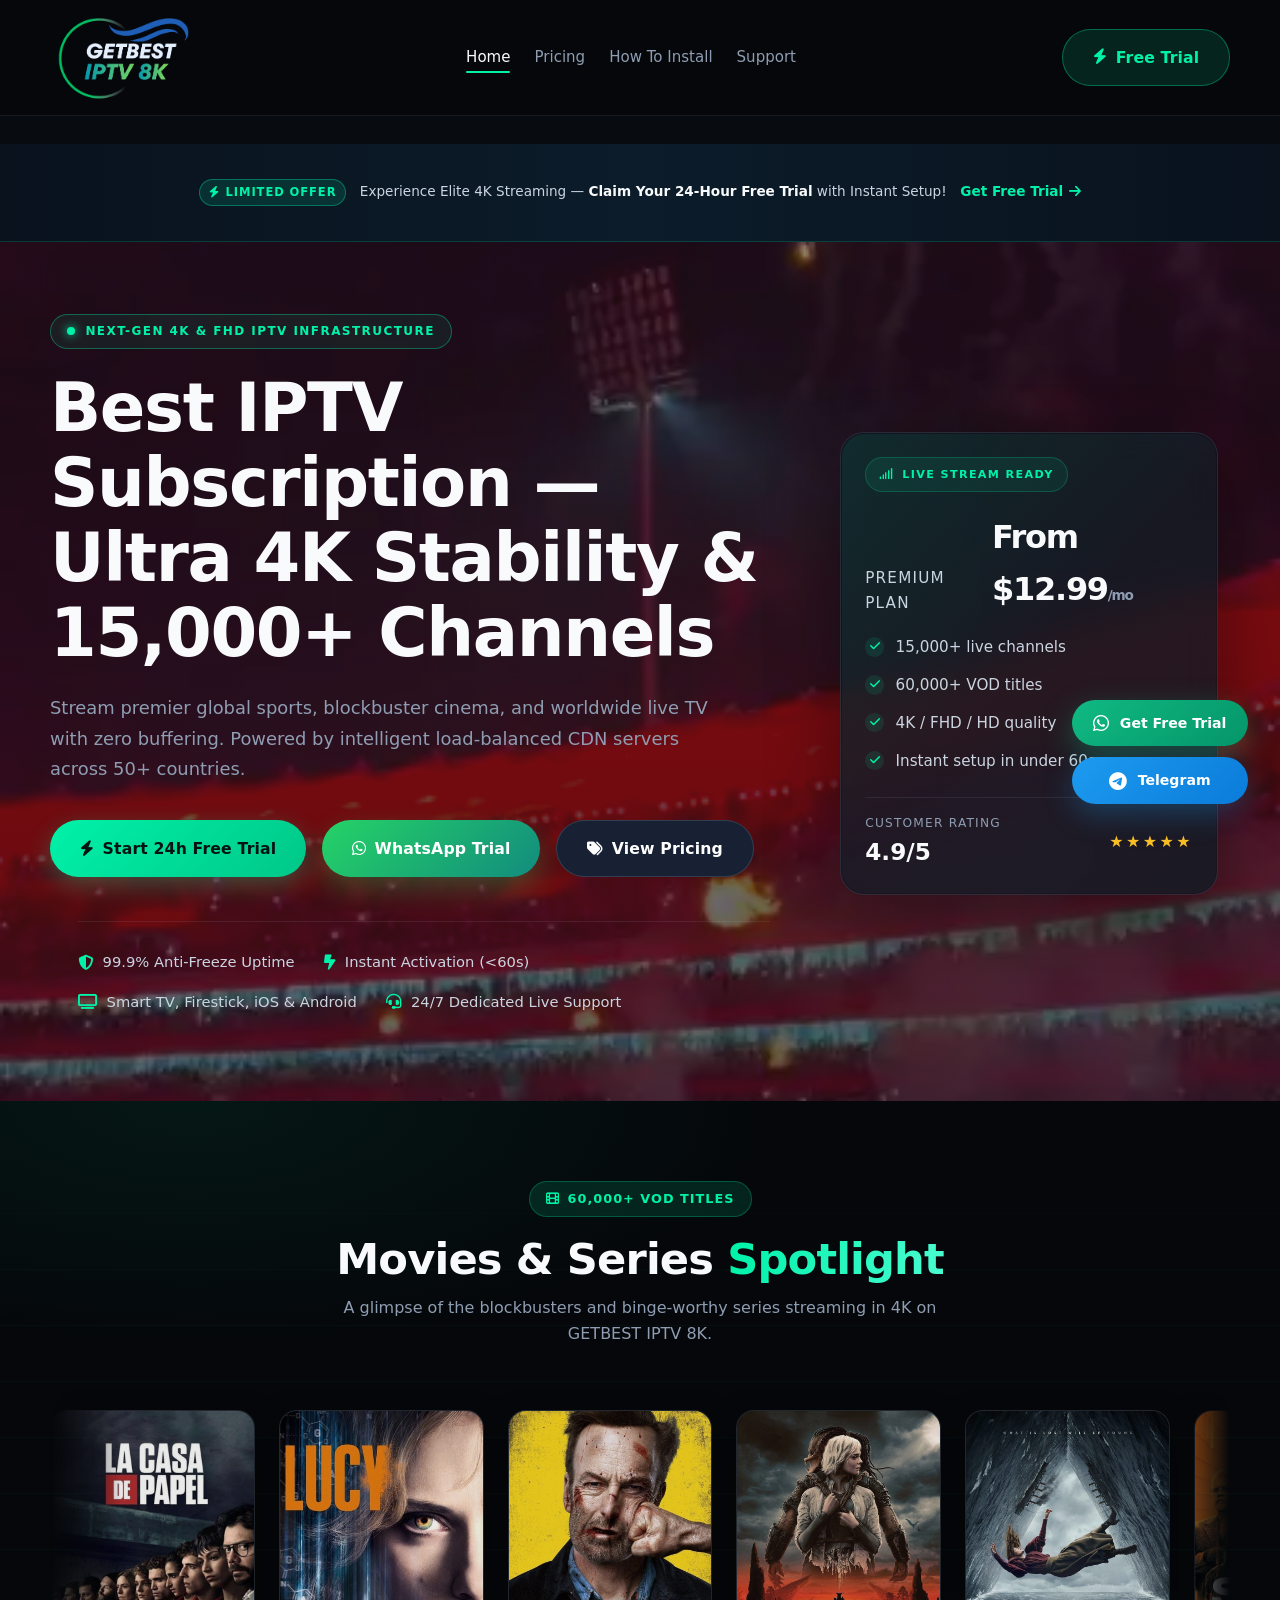
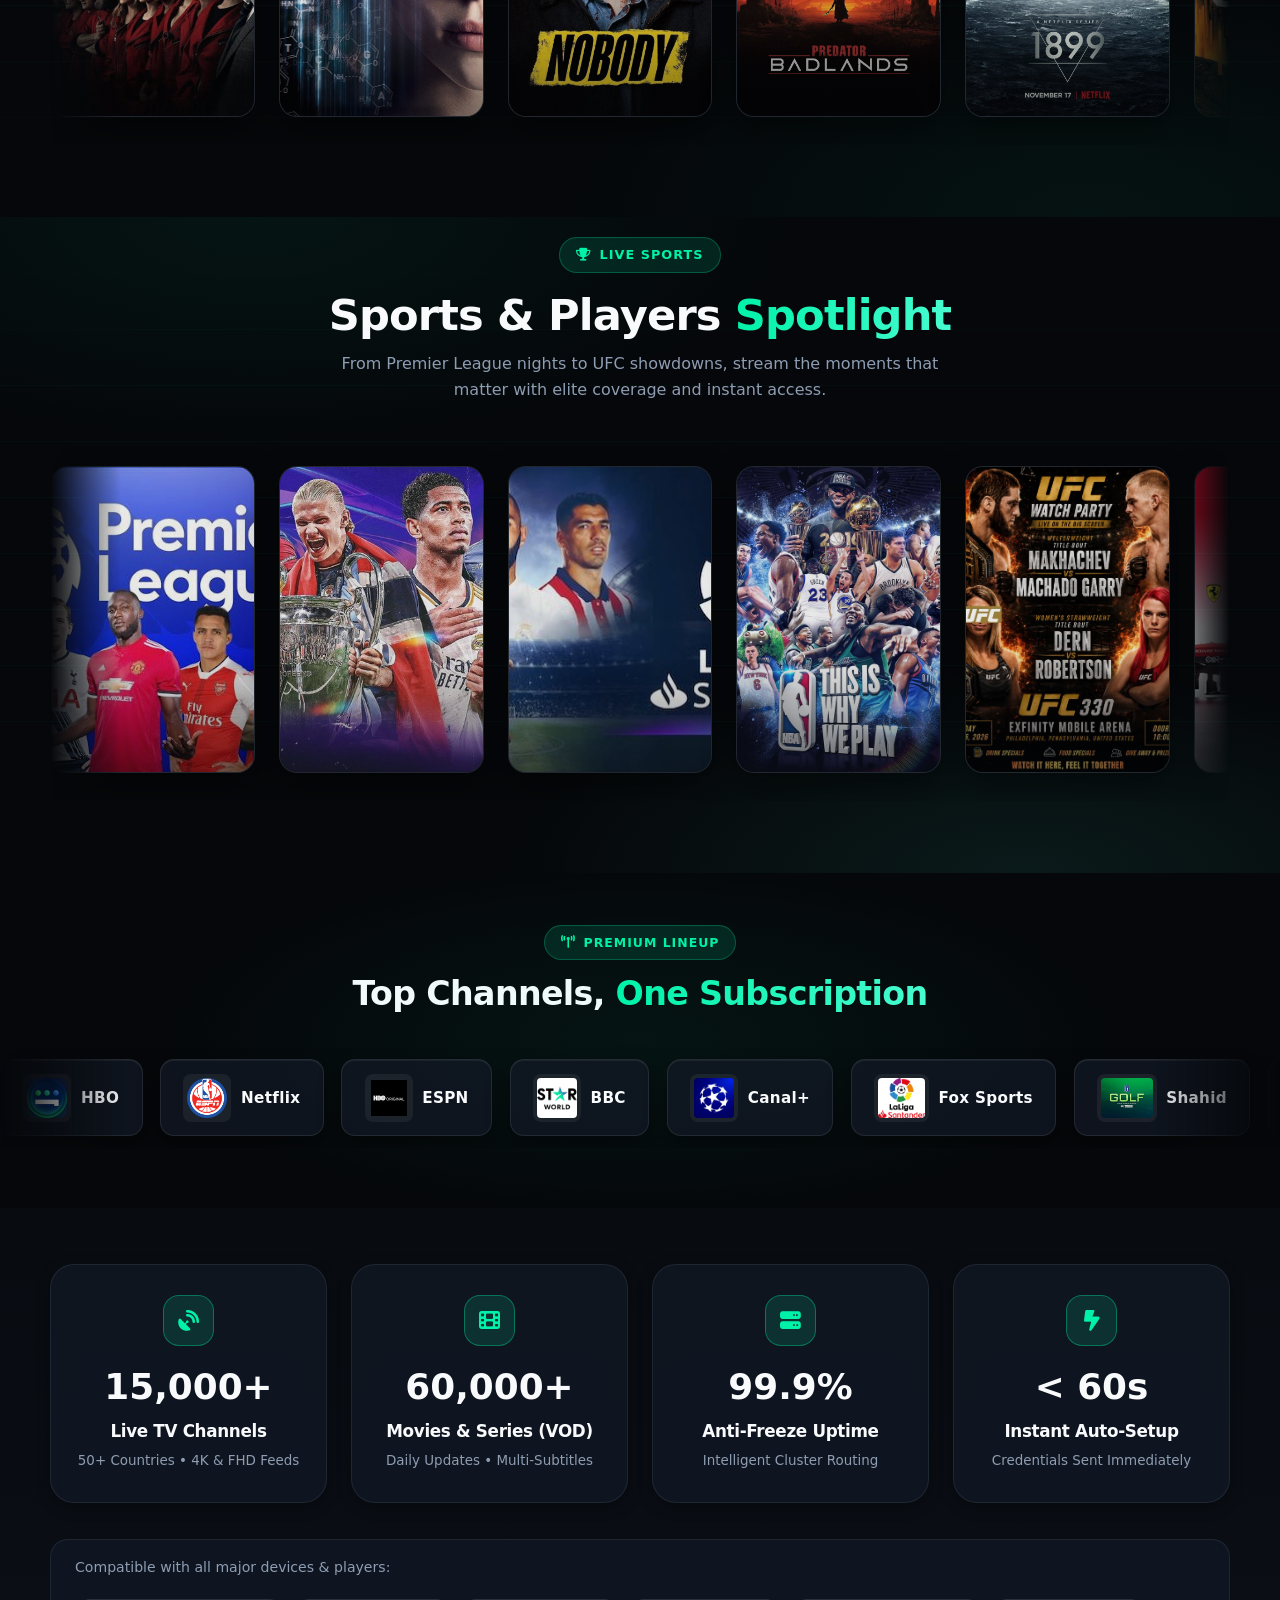
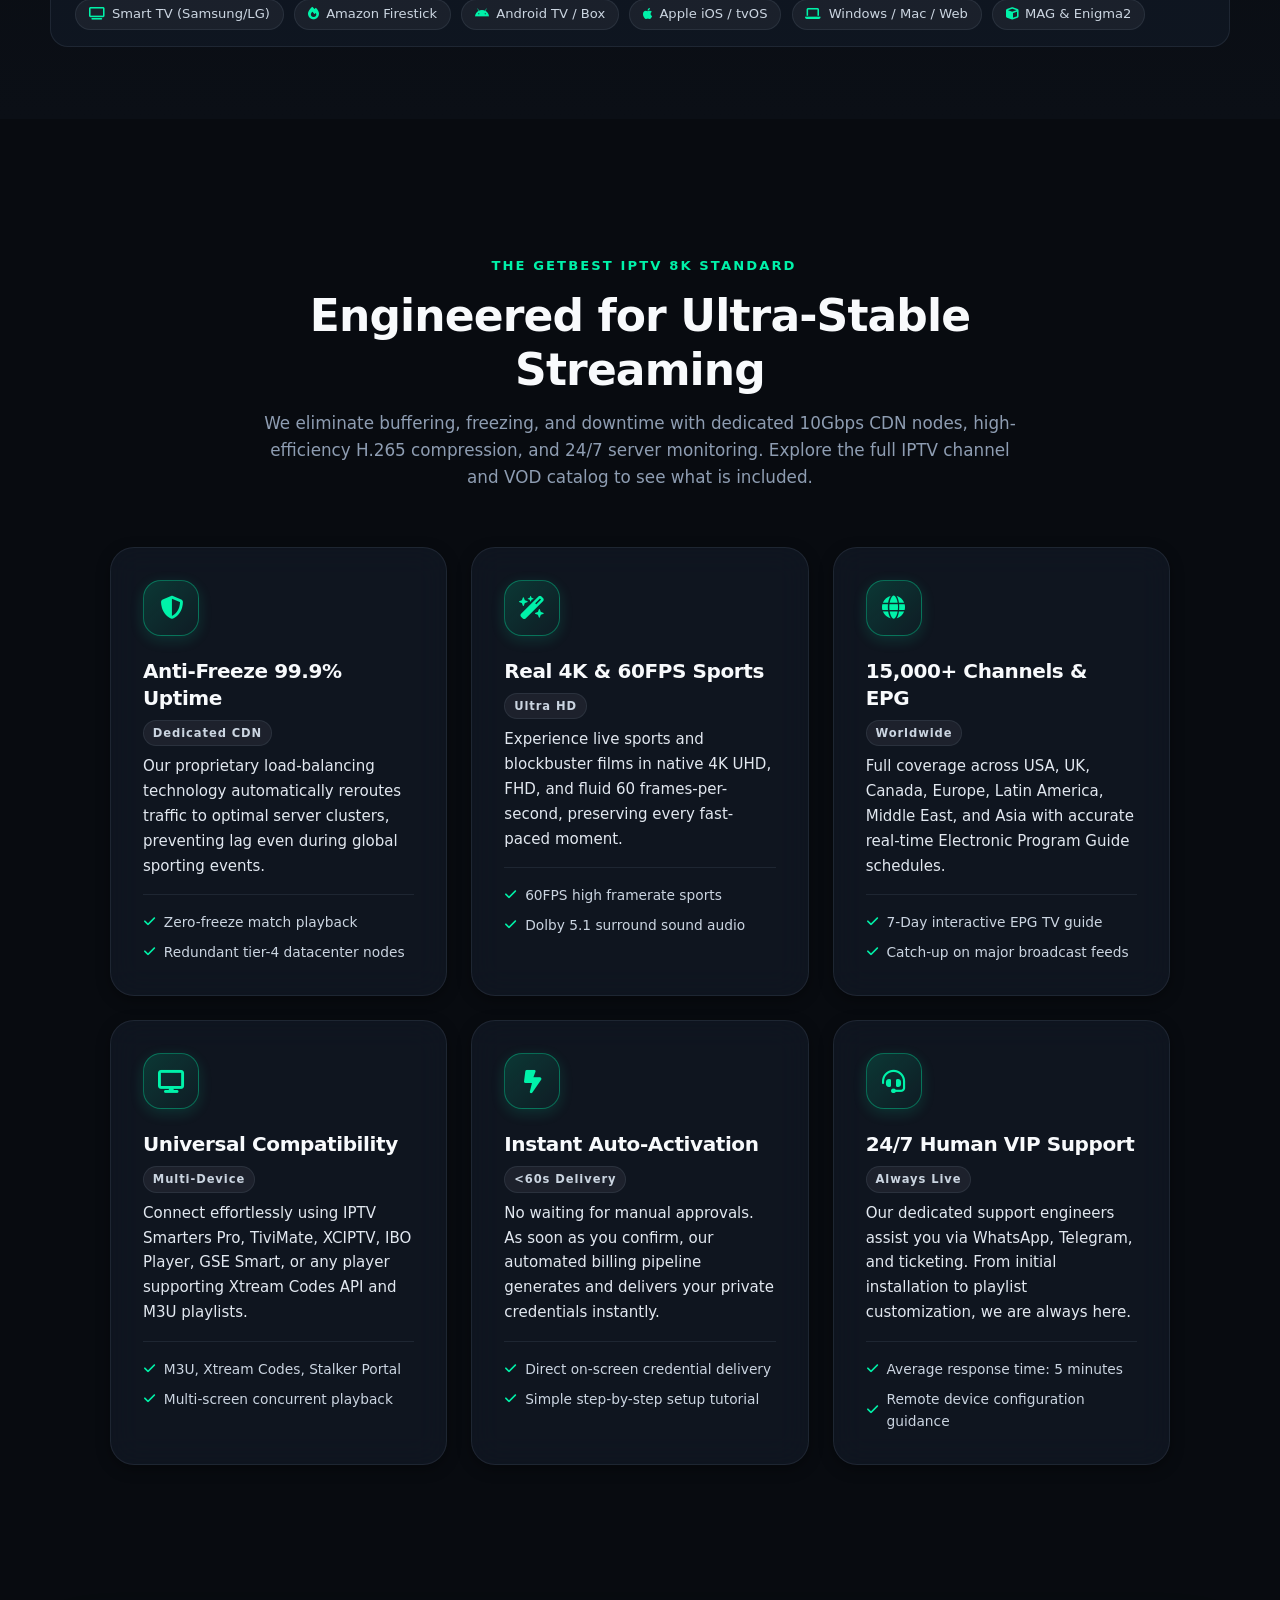
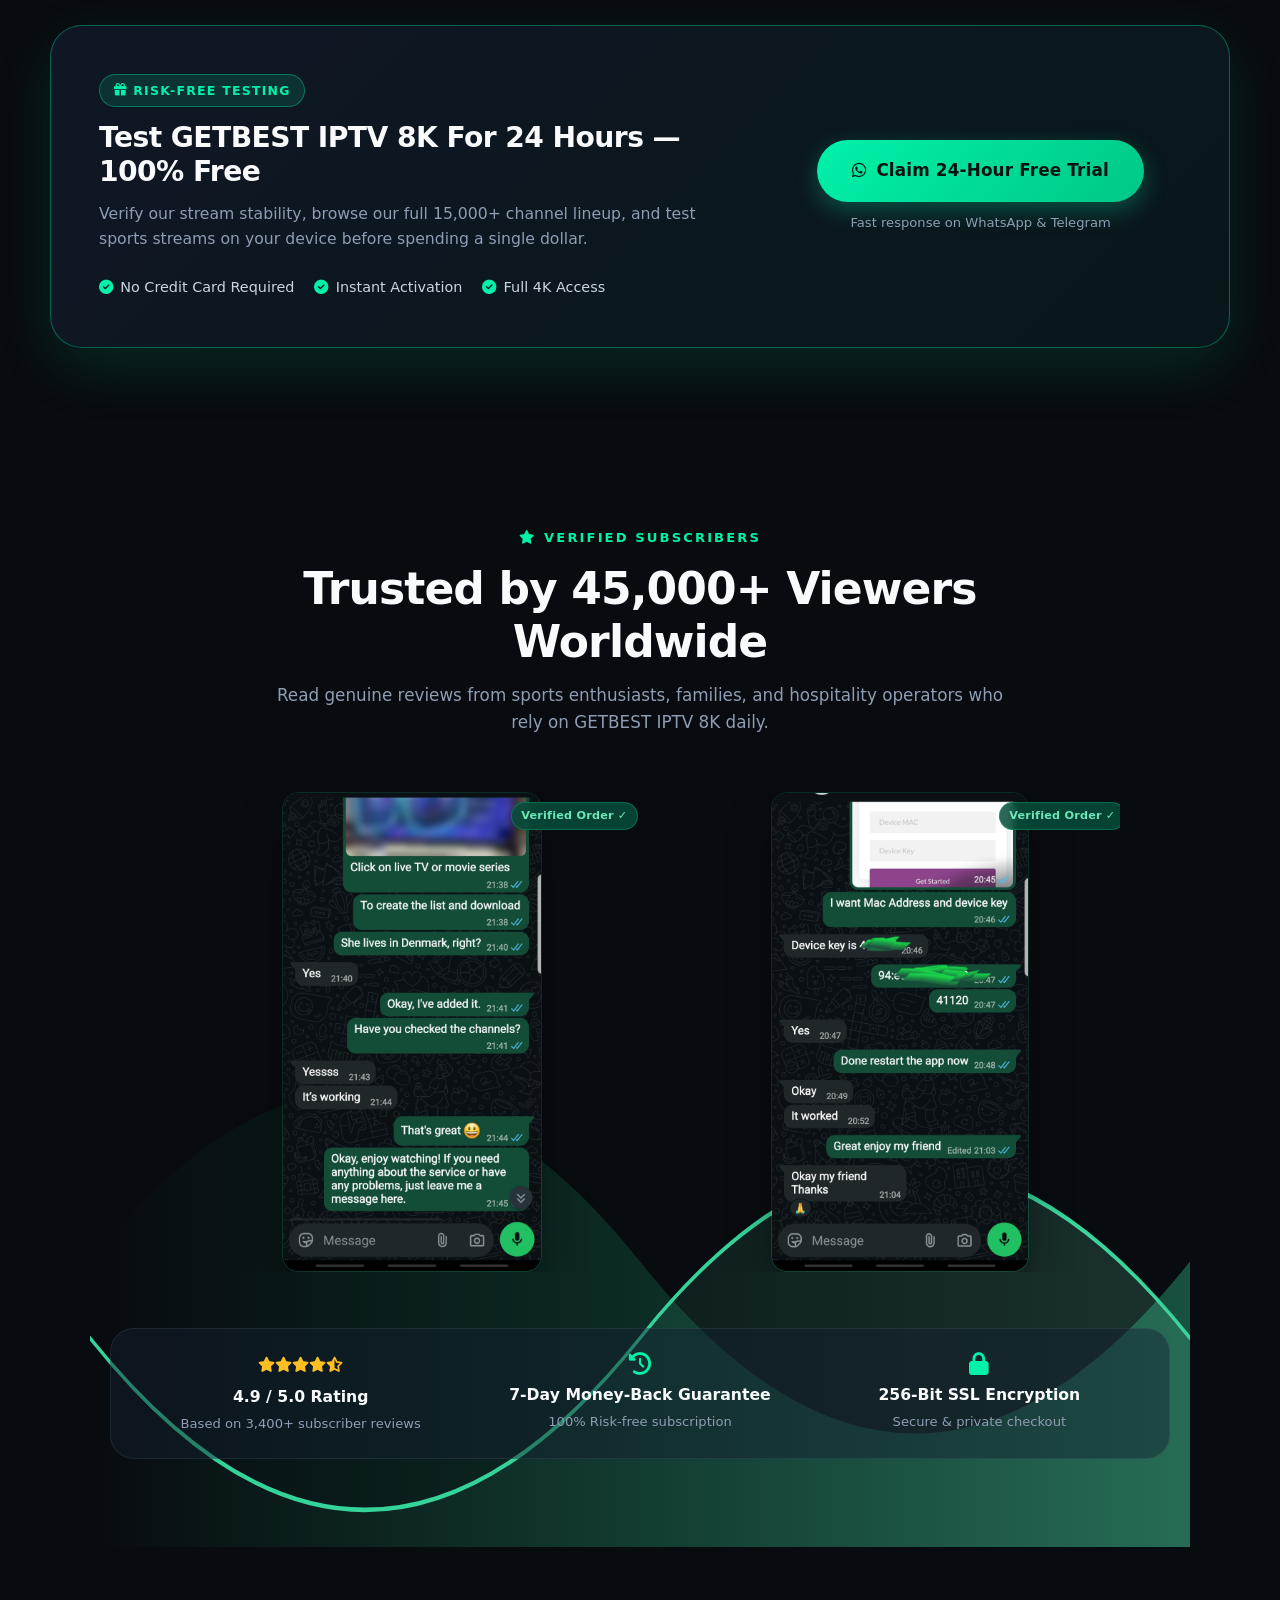
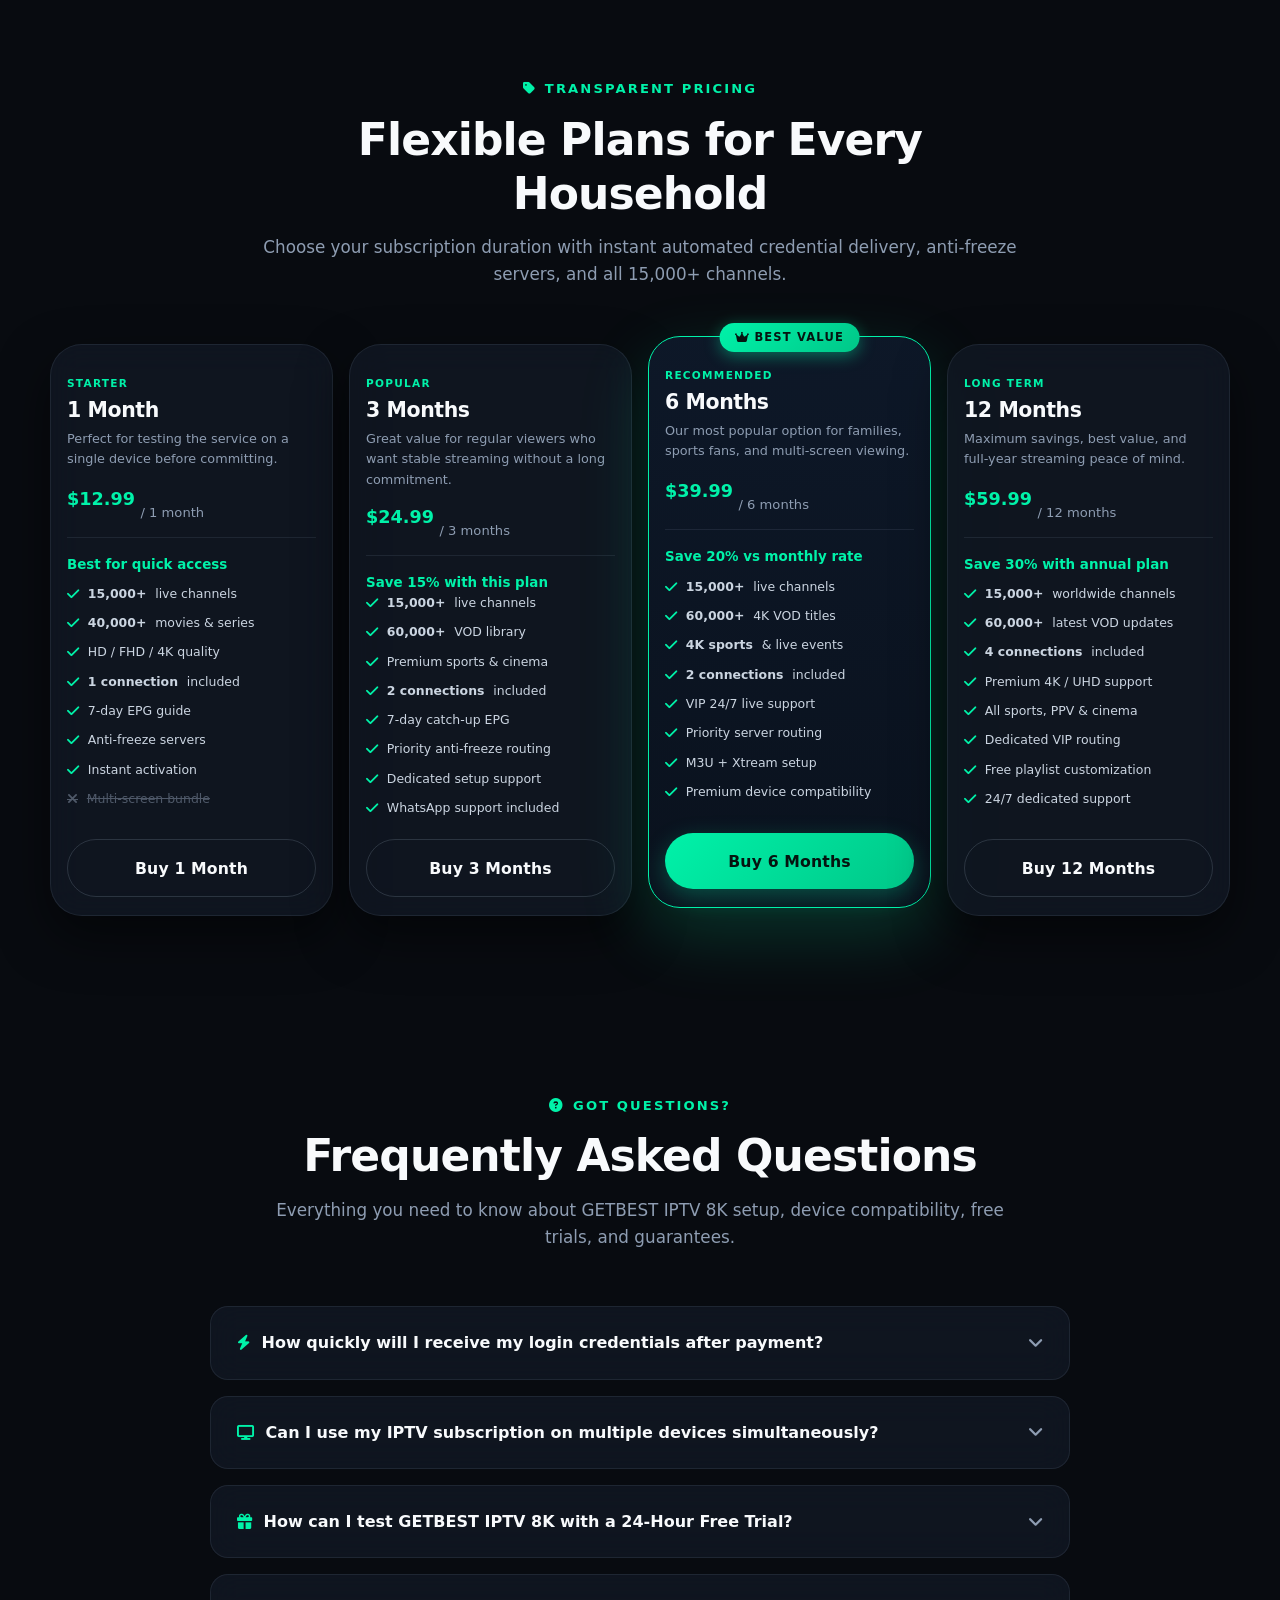
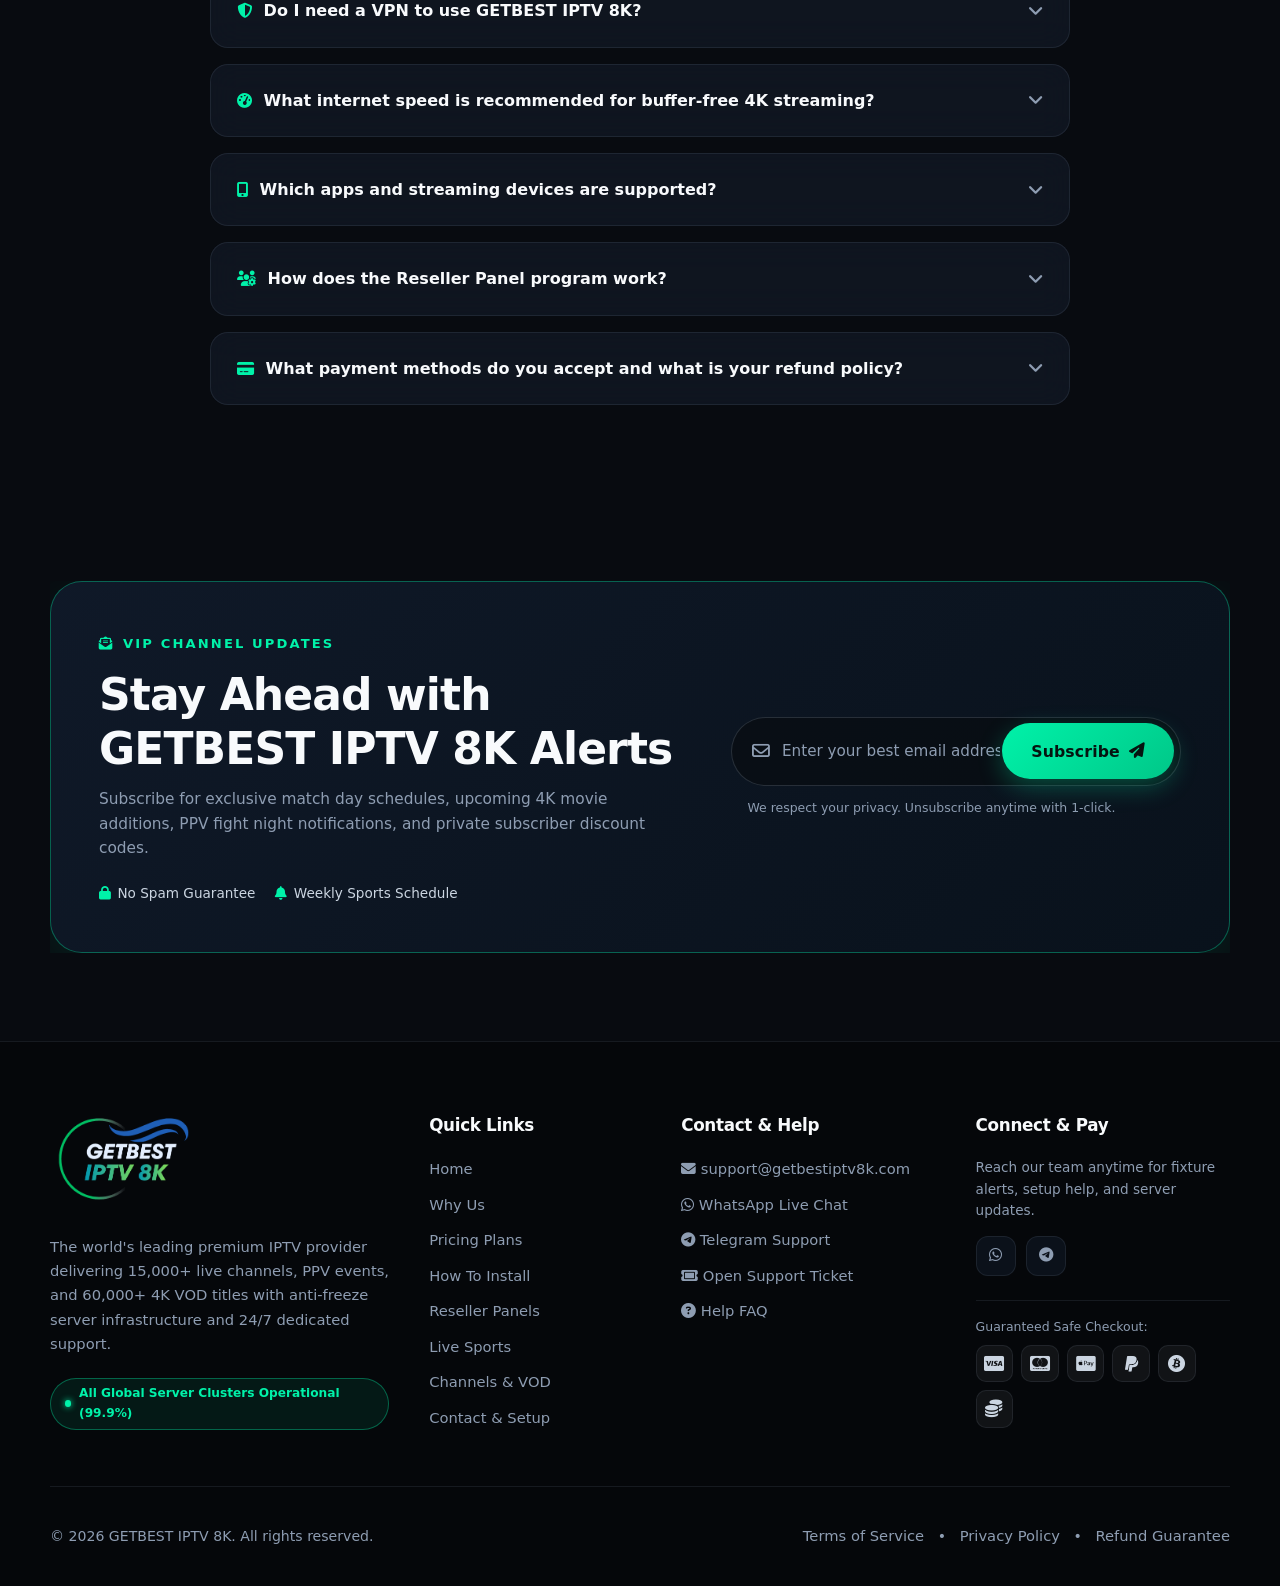
==== index.html @ d41e0d04 "Add WebP poster to hero video and optimize image assets for mobile speed" ====
<!DOCTYPE html>
<html lang="en">

<head>
  <meta charset="UTF-8" />
  <meta name="viewport" content="width=device-width, initial-scale=1.0" />
  <meta name="description" content="Stream over 20,000+ live TV channels & VOD in 4K/8K quality. No buffering, 99.9% uptime, free test available. Compatible with Firestick, Smart TV & Android." />
  <meta name="keywords" content="best IPTV subscription, 4K IPTV, live TV streaming, IPTV free trial, sports IPTV, Firestick IPTV, Smart TV IPTV, Xtream Codes IPTV, M3U playlist, IPTV reseller panel" />
  <title>Get Best IPTV 8K | High-Quality Channels & Instant Setup</title>
 
<link rel="icon" type="image/png" href="/Favicon/favicon-96x96.png" sizes="96x96" />
<link rel="icon" type="image/svg+xml" href="/Favicon/favicon.svg" />
<link rel="shortcut icon" href="/Favicon/favicon.ico" />
<link rel="apple-touch-icon" sizes="180x180" href="/Favicon/apple-touch-icon.png" />
<meta name="apple-mobile-web-app-title" content="IPTV 8k" />
<link rel="manifest" href="/Favicon/site.webmanifest" />

  <link rel="canonical" href="https://getbestiptv8k.com/" />
  <meta property="og:type" content="website" />
  <meta property="og:site_name" content="GETBEST IPTV 8K" />
  <meta property="og:url" content="https://getbestiptv8k.com/" />
  <meta property="og:title" content="Best 4K IPTV Subscription with Free Trial | GETBEST IPTV 8K" />
  <meta property="og:description" content="Watch 15,000+ live channels and 60,000+ VOD titles in 4K with anti-freeze streaming and a 24-hour free trial." />
  <meta property="og:image" content="https://getbestiptv8k.com/assets/images/worldcup2030.jpeg" />
  <meta name="twitter:card" content="summary_large_image" />
  <meta name="twitter:title" content="Best 4K IPTV Subscription with Free Trial | GETBEST IPTV 8K" />
  <meta name="twitter:description" content="Premium live TV, sports, movies, and series with instant activation and a 24-hour free trial." />
  <meta name="twitter:image" content="https://getbestiptv8k.com/assets/images/worldcup2030.jpeg" />
  <script type="application/ld+json">
  {
    "@context": "https://schema.org",
    "@graph": [
      {
        "@type": "Organization",
        "@id": "https://getbestiptv8k.com/#organization",
        "name": "GETBEST IPTV 8K",
        "url": "https://getbestiptv8k.com/",
        "logo": "https://getbestiptv8k.com/assets/favicon.svg",
        "image": "https://getbestiptv8k.com/assets/images/worldcup2030.jpeg",
        "description": "GETBEST IPTV 8K is a premium IPTV provider offering 15,000+ live TV channels, 60,000+ movies and series in 4K, anti-freeze streaming technology, and 24/7 dedicated support.",
        "email": "support@getbestiptv8k.com",
        "contactPoint": [
          {
            "@type": "ContactPoint",
            "contactType": "customer support",
            "telephone": "+212788774886",
            "availableLanguage": ["English", "French", "Arabic", "Spanish"]
          }
        ]
      },
      {
        "@type": "WebSite",
        "@id": "https://getbestiptv8k.com/#website",
        "url": "https://getbestiptv8k.com/",
        "name": "GETBEST IPTV 8K",
        "description": "Best 4K IPTV Subscription with 24-Hour Free Trial, 15,000+ live channels, and 60,000+ VOD titles.",
        "publisher": {
          "@id": "https://getbestiptv8k.com/#organization"
        },
        "inLanguage": "en"
      },
      {
        "@type": "FAQPage",
        "@id": "https://getbestiptv8k.com/#faq",
        "url": "https://getbestiptv8k.com/#faq",
        "mainEntity": [
          {
            "@type": "Question",
            "name": "How quickly will I receive my login credentials after payment?",
            "acceptedAnswer": {
              "@type": "Answer",
              "text": "Our activation process is fully automated! Once payment is confirmed, your M3U link, Xtream Codes credentials (Server URL, Username, and Password), and installation instructions are delivered directly to your screen and email within 60 seconds."
            }
          },
          {
            "@type": "Question",
            "name": "Can I use my IPTV subscription on multiple devices simultaneously?",
            "acceptedAnswer": {
              "@type": "Answer",
              "text": "You can install GETBEST IPTV 8K on as many devices as you like. For concurrent streaming, our Starter Plan supports 1 device, Premium Plan supports 2 screens, and our Ultimate Elite Plan supports up to 4 devices streaming in 4K at the exact same time across different rooms."
            }
          },
          {
            "@type": "Question",
            "name": "How can I test GETBEST IPTV 8K with a 24-Hour Free Trial?",
            "acceptedAnswer": {
              "@type": "Answer",
              "text": "We offer a 100% free 24-Hour trial with no credit card required. Simply click the 'Start Free Trial' button or message our team directly via WhatsApp or Telegram. Our support agents will generate your test credentials within minutes."
            }
          },
          {
            "@type": "Question",
            "name": "Do I need a VPN to use GETBEST IPTV 8K?",
            "acceptedAnswer": {
              "@type": "Answer",
              "text": "No VPN is required! Our streams are securely encrypted and routed through our private CDN. However, if your local ISP throttles video streaming traffic, GETBEST IPTV 8K is 100% compatible with all major VPNs (ExpressVPN, NordVPN, Surfshark, IPVanish, etc.)."
            }
          },
          {
            "@type": "Question",
            "name": "What internet speed is recommended for buffer-free 4K streaming?",
            "acceptedAnswer": {
              "@type": "Answer",
              "text": "For standard HD streams, a download speed of 15 Mbps is sufficient. For Ultra 4K and 60FPS live sports broadcasts, we recommend a stable connection of at least 30–50 Mbps. Connecting your streaming device via Ethernet or 5GHz Wi-Fi ensures optimal stability."
            }
          },
          {
            "@type": "Question",
            "name": "Which apps and streaming devices are supported?",
            "acceptedAnswer": {
              "@type": "Answer",
              "text": "GETBEST IPTV 8K is compatible with virtually every modern device: Amazon Firestick / Fire TV, Android TV boxes (Nvidia Shield, Xiaomi Mi Box), Samsung & LG Smart TVs (via IBO Player, Smart IPTV, IPTV Smarters), Apple TV, iPhone/iPad, MAG boxes, Formuler, Windows PC, macOS, and Linux."
            }
          },
          {
            "@type": "Question",
            "name": "How does the Reseller Panel program work?",
            "acceptedAnswer": {
              "@type": "Answer",
              "text": "When you purchase a Reseller Panel, you receive access to an intuitive web dashboard preloaded with credits. You use credits to generate 1-month, 3-month, 6-month, or 12-month client accounts, customize playlists, and create sub-resellers under your own brand. Credits never expire! Visit our Resellers Page to explore wholesale packages."
            }
          },
          {
            "@type": "Question",
            "name": "What payment methods do you accept and what is your refund policy?",
            "acceptedAnswer": {
              "@type": "Answer",
              "text": "We accept major Credit/Debit Cards (Visa, MasterCard, American Express), Apple Pay, PayPal, and Cryptocurrencies (Bitcoin, USDT, Ethereum). We back our service with a 7-Day Money-Back Guarantee if we are unable to resolve any technical issues you experience."
            }
          }
        ]
      }
    ]
  }
  </script>
  <link rel="preconnect" href="https://cdnjs.cloudflare.com" crossorigin />
  <link rel="preload" href="assets/hero-poster-mobile.webp" as="image" type="image/webp" media="(max-width: 767px)" fetchpriority="high" />
  <link rel="stylesheet" href="https://cdnjs.cloudflare.com/ajax/libs/font-awesome/6.5.2/css/all.min.css" media="print" onload="this.media='all'" />
  <noscript><link rel="stylesheet" href="https://cdnjs.cloudflare.com/ajax/libs/font-awesome/6.5.2/css/all.min.css" /></noscript>
  <link rel="stylesheet" href="assets/style.css" />
  <style>
    .wa-reviews-slider {
      max-width: 960px;
      margin: 0 auto 3rem;
      padding: 0 1rem;
      overflow: hidden;
    }

    .wa-reviews-track {
      display: flex;
      gap: 0;
      width: max-content;
    }

    .wa-reviews-slide {
      flex: 0 0 min(960px, calc(100vw - 2rem));
      margin-right: 1rem;
      display: flex;
      justify-content: center;
      position: relative;
    }

    /* Sleek smartphone-screen card: rounded-2xl, emerald border glow, deep shadow */
    .wa-reviews-slide img {
      max-width: 100%;
      max-height: 480px;
      width: auto;
      border-radius: 1rem; /* rounded-2xl */
      border: 1px solid rgba(16, 185, 129, 0.2); /* border-emerald-500/20 */
      box-shadow: 0 25px 50px -12px rgba(0, 0, 0, 0.6); /* shadow-2xl */
      transition: all 0.3s ease; /* transition-all duration-300 */
    }

    /* Hover: subtle zoom + stronger emerald glow (hover:scale-105 hover:border-emerald-500/50) */
    .wa-reviews-slide:hover img {
      transform: scale(1.05);
      border-color: rgba(16, 185, 129, 0.5);
      box-shadow: 0 25px 50px -12px rgba(0, 0, 0, 0.6), 0 0 24px rgba(16, 185, 129, 0.25);
    }

    /* "Verified Order ✓" badge — top right corner of each image */
    .wa-verified-badge {
      position: absolute;
      top: 10px;
      right: 10px;
      z-index: 2;
      display: inline-flex;
      align-items: center;
      gap: 0.35rem;
      padding: 0.25rem 0.6rem;
      font-size: 0.7rem;
      font-weight: 600;
      letter-spacing: 0.02em;
      color: #6ee7b7;
      background: rgba(6, 78, 59, 0.85);
      border: 1px solid rgba(16, 185, 129, 0.35);
      border-radius: 9999px;
      backdrop-filter: blur(4px);
      pointer-events: none;
    }

    .wa-reviews-dots {
      display: flex;
      justify-content: center;
      gap: 0.5rem;
      margin-top: 1rem;
    }

    .wa-reviews-dots button {
      width: 10px;
      height: 10px;
      padding: 0;
      border: none;
      border-radius: 50%;
      background: rgba(255, 255, 255, 0.3);
      cursor: pointer;
      transition: background 0.3s;
    }

    .wa-reviews-dots button.wa-active {
      background: #5eead4;
    }

    @media (min-width: 680px) {
      .wa-reviews-slide {
        flex-basis: calc((min(960px, calc(100vw - 2rem)) - 1rem) / 2);
      }
    }

    /* ---- Animated glowing green wave background (testimonials section only) ---- */
    .testimonials-section {
      position: relative;
      overflow: hidden;
    }

    .wa-wave-bg {
      position: absolute;
      inset: 0;
      z-index: 0;
      pointer-events: none;
    }

    .wa-wave-bg svg {
      position: absolute;
      bottom: -20px;
      left: 0;
      width: 200%;
      height: 55%;
      min-height: 220px;
    }

    .wa-wave-bg .wa-wave-1 { animation: waWaveSlide 14s linear infinite, waWaveGlow 4s ease-in-out infinite; }
    .wa-wave-bg .wa-wave-2 { animation: waWaveSlide 22s linear infinite reverse, waWaveGlow 5s ease-in-out infinite 1.2s; }

    @keyframes waWaveSlide {
      from { transform: translateX(0); }
      to   { transform: translateX(-50%); }
    }

    @keyframes waWaveGlow {
      0%, 100% { opacity: 0.25; }
      50%      { opacity: 0.6; }
    }

    @media (min-width: 768px) {
      @keyframes waWaveGlow {
        0%, 100% { opacity: 0.25; filter: drop-shadow(0 0 6px rgba(16, 185, 129, 0.4)); }
        50%      { opacity: 0.6;  filter: drop-shadow(0 0 18px rgba(16, 185, 129, 0.8)); }
      }
    }

    /* Keep section content above the waves */
    .testimonials-section > .container,
    .testimonials-section > .wa-reviews-slider,
    .testimonials-section > .trust-metric-bar {
      position: relative;
      z-index: 1;
    }

    @media (prefers-reduced-motion: reduce) {
      .wa-wave-bg .wa-wave-1,
      .wa-wave-bg .wa-wave-2 { animation: none; }
    }
  </style>
</head>

<body>
  <div class="page-shell">
    <!-- Top Announcement Bar -->
    <div class="top-announcement">
      <div class="container announcement-inner">
        <span class="announcement-badge"><i class="fa-solid fa-bolt"></i> LIMITED OFFER</span>
        <p class="announcement-text">Experience Elite 4K Streaming — <strong>Claim Your 24-Hour Free Trial</strong> with
          Instant Setup!</p>
        <a href="support#trial" class="announcement-link">Get Free Trial <i
            class="fa-solid fa-arrow-right"></i></a>
      </div>
    </div>

    <!-- Site Header -->
    <header class="site-header">
      <div class="container header-inner">
        <a href="/" class="brand" aria-label="GETBEST IPTV 8K Home"><img src="Logo.png" alt="GETBEST IPTV 8K" class="brand-logo" style="width: 150px !important; height: auto !important; max-width: none !important;" /></a>
        <nav class="site-nav" id="main-nav" aria-label="Primary navigation">
          <ul class="nav-list">
            <li><a href="/#home" class="active">Home</a></li>
            <li><a href="pricing">Pricing</a></li>
            <li><a href="install">How To Install</a></li>
            <li><a href="support">Support</a></li>
          </ul>
        </nav>
        <div class="header-actions">
          <a href="support#trial" class="button button-header-trial"><i class="fa-solid fa-bolt"></i> Free
            Trial</a>
          <button class="nav-toggle" aria-controls="main-nav" aria-expanded="false" id="nav-toggle"
            aria-label="Toggle navigation menu">
            <span class="bar"></span>
            <span class="bar"></span>
            <span class="bar"></span>
          </button>
        </div>
      </div>
    </header>

    <main>
      <!-- 1. HERO SECTION -->
      <section class="hero" id="home">
        <div class="hero-background" aria-hidden="true">
          <video autoplay muted loop playsinline preload="none" class="background-video desktop-video">
            <source src="assets/stadium-desktop.mp4" type="video/mp4">
          </video>
          <video autoplay muted loop playsinline preload="metadata" poster="assets/hero-poster-mobile.webp" class="background-video mobile-video">
            <source src="assets/stadium-mobile.mp4" type="video/mp4">
          </video>
        </div>
        <div class="hero-overlay"></div>
        <div class="container hero-content">
          <div class="hero-copy">
            <div class="hero-badge-pill">
              <span class="pulse-dot"></span>
              <span>NEXT-GEN 4K & FHD IPTV INFRASTRUCTURE</span>
            </div>
            <h1>Best IPTV Subscription — Ultra 4K Stability & 15,000+ Channels</h1>
            <p class="hero-text">
              Stream premier global sports, blockbuster cinema, and worldwide live TV with zero buffering. Powered by
              intelligent load-balanced CDN servers across 50+ countries.
            </p>
            <div class="hero-actions">
              <a href="support#trial" class="button button-primary button-glow">
                <i class="fa-solid fa-bolt"></i> Start 24h Free Trial
              </a>
              <a href="https://wa.me/212788774886?text=Hi%20GETBEST%20IPTV%208K%2C%20I%20want%20my%20free%20trial." class="button button-whatsapp" target="_blank" rel="noopener noreferrer">
                <i class="fa-brands fa-whatsapp"></i> WhatsApp Trial
              </a>
              <a href="pricing" class="button button-secondary">
                <i class="fa-solid fa-tags"></i> View Pricing
              </a>
            </div>
            <div class="hero-highlights">
              <div class="hero-highlight-item"><i class="fa-solid fa-shield-halved" aria-hidden="true"></i><span>99.9%
                  Anti-Freeze Uptime</span></div>
              <div class="hero-highlight-item"><i class="fa-solid fa-bolt-lightning" aria-hidden="true"></i><span>Instant
                  Activation (&lt;60s)</span></div>
              <div class="hero-highlight-item"><i class="fa-solid fa-tv" aria-hidden="true"></i><span>Smart TV, Firestick,
                  iOS & Android</span></div>
              <div class="hero-highlight-item"><i class="fa-solid fa-headset" aria-hidden="true"></i><span>24/7 Dedicated
                  Live Support</span></div>
            </div>
          </div>

          <aside class="hero-panel" aria-label="GETBEST IPTV 8K trust panel">
            <div class="panel-badge"><i class="fa-solid fa-signal"></i> LIVE STREAM READY</div>
            <div class="panel-topline">
              <span class="panel-title">Premium Plan</span>
              <span class="panel-price">From $12.99<span>/mo</span></span>
            </div>
            <ul class="panel-list">
              <li><i class="fa-solid fa-check"></i> 15,000+ live channels</li>
              <li><i class="fa-solid fa-check"></i> 60,000+ VOD titles</li>
              <li><i class="fa-solid fa-check"></i> 4K / FHD / HD quality</li>
              <li><i class="fa-solid fa-check"></i> Instant setup in under 60s</li>
            </ul>
            <div class="panel-footer">
              <div>
                <span class="rating-label">Customer rating</span>
                <strong>4.9/5</strong>
              </div>
              <div class="stars" aria-label="Five star rating">★★★★★</div>
            </div>
          </aside>
        </div>
      </section>

      <!-- 2. POSTER SHOWCASE SLIDER (standalone - prefix: ps) -->
      <section class="poster-slider-section" id="posters" aria-label="Movies and series poster showcase">
        <div class="container">
          <div class="ps-head">
            <span class="ps-eyebrow"><i class="fa-solid fa-film" aria-hidden="true"></i> 60,000+ VOD Titles</span>
            <h2 class="ps-title">Movies &amp; Series <span>Spotlight</span></h2>
            <p class="ps-sub">A glimpse of the blockbusters and binge-worthy series streaming in 4K on GETBEST IPTV 8K.
            </p>
          </div>
        </div>
        <div class="ps-viewport" id="psViewport">
          <div class="ps-track" id="psTrack">
            <figure class="ps-card"><img src="assets/images/movies/1.jpeg" alt="La Casa de Papel poster 1"
                loading="lazy" draggable="false" /></figure>
            <figure class="ps-card"><img src="assets/images/movies/2.jpeg" alt="La Casa de Papel poster 2"
                loading="lazy" draggable="false" /></figure>
            <figure class="ps-card"><img src="assets/images/movies/3.jpeg" alt="La Casa de Papel poster 3"
                loading="lazy" draggable="false" /></figure>
            <figure class="ps-card"><img src="assets/images/movies/4.jpeg" alt="La Casa de Papel poster 4"
                loading="lazy" draggable="false" /></figure>
            <figure class="ps-card"><img src="assets/images/movies/5.jpeg" alt="La Casa de Papel poster 5"
                loading="lazy" draggable="false" /></figure>
            <figure class="ps-card"><img src="assets/images/movies/6.jpeg" alt="La Casa de Papel poster 6"
                loading="lazy" draggable="false" /></figure>
            <figure class="ps-card"><img src="assets/images/movies/7.jpeg" alt="La Casa de Papel poster 7"
                loading="lazy" draggable="false" /></figure>
            <figure class="ps-card"><img src="assets/images/movies/8.jpeg" alt="La Casa de Papel poster 8"
                loading="lazy" draggable="false" /></figure>
            <figure class="ps-card"><img src="assets/images/movies/9.jpeg" alt="La Casa de Papel poster 9"
                loading="lazy" draggable="false" /></figure>
            <figure class="ps-card"><img src="assets/images/movies/10.jpeg" alt="La Casa de Papel poster 10"
                loading="lazy" draggable="false" /></figure>
            <figure class="ps-card"><img src="assets/images/movies/11.jpeg" alt="La Casa de Papel poster 11"
                loading="lazy" draggable="false" /></figure>
            <figure class="ps-card"><img src="assets/images/movies/12.jpeg" alt="La Casa de Papel poster 12"
                loading="lazy" draggable="false" /></figure>
            <figure class="ps-card"><img src="assets/images/movies/13.jpeg" alt="La Casa de Papel poster 13"
                loading="lazy" draggable="false" /></figure>
            <figure class="ps-card"><img src="assets/images/movies/14.jpeg" alt="La Casa de Papel poster 14"
                loading="lazy" draggable="false" /></figure>
            <figure class="ps-card"><img src="assets/images/movies/15.jpeg" alt="La Casa de Papel poster 15"
                loading="lazy" draggable="false" /></figure>
            <figure class="ps-card"><img src="assets/images/movies/16.jpeg" alt="La Casa de Papel poster 16"
                loading="lazy" draggable="false" /></figure>
            <figure class="ps-card"><img src="assets/images/movies/17.jpeg" alt="La Casa de Papel poster 17"
              loading="lazy" draggable="false" /></figure>
            <figure class="ps-card"><img src="assets/images/movies/18.jpeg" alt="La Casa de Papel poster 18"
              loading="lazy" draggable="false" /></figure>
            <figure class="ps-card"><img src="assets/images/movies/19.jpeg" alt="La Casa de Papel poster 19"
              loading="lazy" draggable="false" /></figure>
            <figure class="ps-card"><img src="assets/images/movies/20.jpeg" alt="La Casa de Papel poster 20"
              loading="lazy" draggable="false" /></figure>
            <figure class="ps-card"><img src="assets/images/movies/21.jpeg" alt="La Casa de Papel poster 21"
              loading="lazy" draggable="false" /></figure>
            <figure class="ps-card"><img src="assets/images/movies/22.jpeg" alt="La Casa de Papel poster 22"
              loading="lazy" draggable="false" /></figure>
            <figure class="ps-card"><img src="assets/images/movies/23.jpeg" alt="La Casa de Papel poster 23"
              loading="lazy" draggable="false" /></figure>
            <figure class="ps-card"><img src="assets/images/movies/24.jpeg" alt="La Casa de Papel poster 24"
              loading="lazy" draggable="false" /></figure>
            <figure class="ps-card"><img src="assets/images/movies/25.jpeg" alt="La Casa de Papel poster 25"
              loading="lazy" draggable="false" /></figure>
            <figure class="ps-card"><img src="assets/images/movies/27.jpeg" alt="La Casa de Papel poster 27"
              loading="lazy" draggable="false" /></figure>
            <figure class="ps-card"><img src="assets/images/movies/28.jpeg" alt="La Casa de Papel poster 28"
              loading="lazy" draggable="false" /></figure>
            <figure class="ps-card"><img src="assets/images/movies/29.jpeg" alt="La Casa de Papel poster 29"
              loading="lazy" draggable="false" /></figure>
            <figure class="ps-card"><img src="assets/images/movies/30.jpeg" alt="La Casa de Papel poster 30"
              loading="lazy" draggable="false" /></figure>
            <figure class="ps-card"><img src="assets/images/movies/31.jpeg" alt="La Casa de Papel poster 31"
              loading="lazy" draggable="false" /></figure>
            <figure class="ps-card"><img src="assets/images/movies/32.jpeg" alt="La Casa de Papel poster 32"
              loading="lazy" draggable="false" /></figure>
            <figure class="ps-card"><img src="assets/images/movies/33.jpeg" alt="La Casa de Papel poster 33"
              loading="lazy" draggable="false" /></figure>
            <figure class="ps-card"><img src="assets/images/movies/34.jpeg" alt="La Casa de Papel poster 34"
              loading="lazy" draggable="false" /></figure>
            <figure class="ps-card"><img src="assets/images/movies/35.jpeg" alt="La Casa de Papel poster 35"
              loading="lazy" draggable="false" /></figure>
            <figure class="ps-card"><img src="assets/images/movies/36.jpeg" alt="La Casa de Papel poster 36"
              loading="lazy" draggable="false" /></figure>
            <figure class="ps-card"><img src="assets/images/movies/37.jpeg" alt="La Casa de Papel poster 37"
              loading="lazy" draggable="false" /></figure>
            <figure class="ps-card"><img src="assets/images/movies/38.jpeg" alt="La Casa de Papel poster 38"
              loading="lazy" draggable="false" /></figure>
            <figure class="ps-card"><img src="assets/images/movies/39.jpeg" alt="La Casa de Papel poster 39"
              loading="lazy" draggable="false" /></figure>
            <figure class="ps-card"><img src="assets/images/movies/40.jpeg" alt="La Casa de Papel poster 40"
              loading="lazy" draggable="false" /></figure>
            <figure class="ps-card"><img src="assets/images/movies/41.jpeg" alt="La Casa de Papel poster 41"
              loading="lazy" draggable="false" /></figure>
            <figure class="ps-card"><img src="assets/images/movies/42.jpeg" alt="La Casa de Papel poster 42"
              loading="lazy" draggable="false" /></figure>
            <figure class="ps-card"><img src="assets/images/movies/43.jpeg" alt="La Casa de Papel poster 43"
              loading="lazy" draggable="false" /></figure>
            <figure class="ps-card"><img src="assets/images/movies/44.jpeg" alt="La Casa de Papel poster 44"
              loading="lazy" draggable="false" /></figure>
            <figure class="ps-card"><img src="assets/images/movies/45.jpeg" alt="La Casa de Papel poster 45"
              loading="lazy" draggable="false" /></figure>
            <figure class="ps-card"><img src="assets/images/movies/46.jpeg" alt="La Casa de Papel poster 46"
              loading="lazy" draggable="false" /></figure>
            <figure class="ps-card"><img src="assets/images/movies/47.jpeg" alt="La Casa de Papel poster 47"
              loading="lazy" draggable="false" /></figure>
            <figure class="ps-card"><img src="assets/images/movies/48.jpeg" alt="La Casa de Papel poster 48"
              loading="lazy" draggable="false" /></figure>
            <figure class="ps-card"><img src="assets/images/movies/49.jpeg" alt="La Casa de Papel poster 49"
              loading="lazy" draggable="false" /></figure>
            <figure class="ps-card"><img src="assets/images/movies/50.jpeg" alt="La Casa de Papel poster 50"
              loading="lazy" draggable="false" /></figure>
            <figure class="ps-card"><img src="assets/images/movies/51.jpeg" alt="La Casa de Papel poster 51"
              loading="lazy" draggable="false" /></figure>
            <figure class="ps-card"><img src="assets/images/movies/52.jpeg" alt="La Casa de Papel poster 52"
              loading="lazy" draggable="false" /></figure>
            <figure class="ps-card"><img src="assets/images/movies/53.jpeg" alt="La Casa de Papel poster 53"
              loading="lazy" draggable="false" /></figure>
            <figure class="ps-card"><img src="assets/images/movies/54.jpeg" alt="La Casa de Papel poster 54"
              loading="lazy" draggable="false" /></figure>
            <figure class="ps-card"><img src="assets/images/movies/55.jpeg" alt="La Casa de Papel poster 55"
              loading="lazy" draggable="false" /></figure>
            <figure class="ps-card"><img src="assets/images/movies/56.jpeg" alt="La Casa de Papel poster 56"
              loading="lazy" draggable="false" /></figure>
            <figure class="ps-card"><img src="assets/images/movies/57.jpeg" alt="La Casa de Papel poster 57"
              loading="lazy" draggable="false" /></figure>
            <figure class="ps-card"><img src="assets/images/movies/58.jpeg" alt="La Casa de Papel poster 58"
              loading="lazy" draggable="false" /></figure>
            <figure class="ps-card"><img src="assets/images/movies/59.jpeg" alt="La Casa de Papel poster 59"
              loading="lazy" draggable="false" /></figure>
          </div>
        </div>
      </section>

      <!-- 2b. SPORTS PLAYERS SLIDER -->
      <section class="poster-slider-section sports-slider-section" aria-label="Sports and players spotlight">
        <div class="container">
          <div class="ps-head">
            <span class="ps-eyebrow"><i class="fa-solid fa-trophy" aria-hidden="true"></i> Live Sports</span>
            <h2 class="ps-title">Sports &amp; Players <span>Spotlight</span></h2>
            <p class="ps-sub">From Premier League nights to UFC showdowns, stream the moments that matter with elite coverage and instant access.</p>
          </div>
        </div>
        <div class="ps-viewport" aria-label="Sports slider">
          <div class="ps-track sports-track">
            <figure class="ps-card sports-card"><img src="assets/images/sports/Premier.jpeg" alt="Premier League sports poster" loading="lazy" draggable="false" /></figure>
            <figure class="ps-card sports-card"><img src="assets/images/sports/UEFA Champions.jpeg" alt="UEFA Champions League sports poster" loading="lazy" draggable="false" /></figure>
            <figure class="ps-card sports-card"><img src="assets/images/sports/LaLiga.jpeg" alt="LaLiga sports poster" loading="lazy" draggable="false" /></figure>
            <figure class="ps-card sports-card"><img src="assets/images/sports/NBA.jpeg" alt="NBA sports poster" loading="lazy" draggable="false" /></figure>
            <figure class="ps-card sports-card"><img src="assets/images/sports/UFC Boxing.jpeg" alt="UFC fight sports poster" loading="lazy" draggable="false" /></figure>
            <figure class="ps-card sports-card"><img src="assets/images/sports/F1 2026.jpeg" alt="F1 2026 sports poster" loading="lazy" draggable="false" /></figure>
            <figure class="ps-card sports-card"><img src="assets/images/sports/Premier.jpeg" alt="Premier League sports poster" loading="lazy" draggable="false" /></figure>
            <figure class="ps-card sports-card"><img src="assets/images/sports/UEFA Champions.jpeg" alt="UEFA Champions League sports poster" loading="lazy" draggable="false" /></figure>
            <figure class="ps-card sports-card"><img src="assets/images/sports/LaLiga.jpeg" alt="LaLiga sports poster" loading="lazy" draggable="false" /></figure>
            <figure class="ps-card sports-card"><img src="assets/images/sports/NBA.jpeg" alt="NBA sports poster" loading="lazy" draggable="false" /></figure>
            <figure class="ps-card sports-card"><img src="assets/images/sports/UFC Boxing.jpeg" alt="UFC fight sports poster" loading="lazy" draggable="false" /></figure>
            <figure class="ps-card sports-card"><img src="assets/images/sports/F1 2026.jpeg" alt="F1 2026 sports poster" loading="lazy" draggable="false" /></figure>
          </div>
        </div>
      </section>

      <!-- 3. CHANNEL LOGOS MARQUEE (standalone - prefix: clm) -->
      <section class="channel-marquee-section" id="channels" aria-label="Popular channels available">
        <div class="container clm-head">
          <span class="clm-eyebrow"><i class="fa-solid fa-tower-broadcast" aria-hidden="true"></i> Premium Lineup</span>
          <h2 class="clm-title">Top Channels, <span>One Subscription</span></h2>
        </div>
        <div class="clm-marquee">
          <div class="clm-track">
            <div class="clm-group">
              <div class="channel-slide"><img src="assets/images/channels/1.png" alt="HBO"><span>HBO</span></div>
              <div class="channel-slide"><img src="assets/images/channels/2.png" alt="Netflix"><span>Netflix</span>
              </div>
              <div class="channel-slide"><img src="assets/images/channels/3.png" alt="ESPN"><span>ESPN</span></div>
              <div class="channel-slide"><img src="assets/images/channels/4.png" alt="BBC"><span>BBC</span></div>
              <div class="channel-slide"><img src="assets/images/channels/5.jpeg" alt="Canal+"><span>Canal+</span></div>
              <div class="channel-slide"><img src="assets/images/channels/6.png" alt="Fox Sports"><span>Fox
                  Sports</span></div>
              <div class="channel-slide"><img src="assets/images/channels/7.jpeg" alt="Shahid"><span>Shahid</span>
              </div>
              <div class="channel-slide"><img src="assets/images/channels/8.png" alt="beIN Sports"><span>beIN
                  Sports</span></div>
              <div class="channel-slide"><img src="assets/images/channels/9.png" alt="OSN"><span>OSN</span></div>
              <div class="channel-slide"><img src="assets/images/channels/10.jpeg" alt="MBC"><span>MBC</span></div>
              <div class="channel-slide"><img src="assets/images/channels/11.png" alt="Sky Sports"><span>Sky
                  Sports</span></div>
              <div class="channel-slide"><img src="assets/images/channels/12.png" alt="StarzPlay"><span>StarzPlay</span>
              </div>
            </div>
            <div class="clm-group" aria-hidden="true">
              <div class="channel-slide"><img src="assets/images/channels/1.png" alt="HBO IPTV channel logo"><span>HBO</span></div>
              <div class="channel-slide"><img src="assets/images/channels/2.png" alt="Netflix IPTV channel logo"><span>Netflix</span></div>
              <div class="channel-slide"><img src="assets/images/channels/3.png" alt="ESPN live sports IPTV channel logo"><span>ESPN</span></div>
              <div class="channel-slide"><img src="assets/images/channels/4.png" alt="BBC IPTV channel logo"><span>BBC</span></div>
              <div class="channel-slide"><img src="assets/images/channels/5.jpeg" alt="Canal Plus IPTV channel logo"><span>Canal+</span></div>
              <div class="channel-slide"><img src="assets/images/channels/6.png" alt="Fox Sports IPTV channel logo"><span>Fox Sports</span></div>
              <div class="channel-slide"><img src="assets/images/channels/7.jpeg" alt="Shahid IPTV channel logo"><span>Shahid</span></div>
              <div class="channel-slide"><img src="assets/images/channels/8.png" alt="beIN Sports IPTV channel logo"><span>beIN Sports</span></div>
              <div class="channel-slide"><img src="assets/images/channels/9.png" alt="OSN IPTV channel logo"><span>OSN</span></div>
              <div class="channel-slide"><img src="assets/images/channels/10.jpeg" alt="MBC IPTV channel logo"><span>MBC</span></div>
              <div class="channel-slide"><img src="assets/images/channels/11.png" alt="Sky Sports IPTV channel logo"><span>Sky Sports</span></div>
              <div class="channel-slide"><img src="assets/images/channels/12.png" alt="StarzPlay IPTV channel logo"><span>StarzPlay</span></div>
            </div>
          </div>
        </div>
      </section>
      <section class="stats-section reveal" aria-label="Service statistics">
        <div class="container stats-grid">
          <article class="stat-card">
            <div class="stat-icon-wrapper" aria-hidden="true"><span class="stat-icon"><i
                  class="fa-solid fa-satellite-dish"></i></span></div>
            <div class="stat-number-wrap"><span class="stat-value counter" data-target="15000" data-suffix="+">0</span>
            </div>
            <h3>Live TV Channels</h3>
            <span class="stat-subtext">50+ Countries • 4K & FHD Feeds</span>
          </article>
          <article class="stat-card">
            <div class="stat-icon-wrapper" aria-hidden="true"><span class="stat-icon"><i
                  class="fa-solid fa-film"></i></span></div>
            <div class="stat-number-wrap"><span class="stat-value counter" data-target="60000" data-suffix="+">0</span>
            </div>
            <h3>Movies & Series (VOD)</h3>
            <span class="stat-subtext">Daily Updates • Multi-Subtitles</span>
          </article>
          <article class="stat-card">
            <div class="stat-icon-wrapper" aria-hidden="true"><span class="stat-icon"><i
                  class="fa-solid fa-server"></i></span></div>
            <div class="stat-number-wrap"><span class="stat-value counter" data-target="99.9" data-suffix="%">0</span>
            </div>
            <h3>Anti-Freeze Uptime</h3>
            <span class="stat-subtext">Intelligent Cluster Routing</span>
          </article>
          <article class="stat-card">
            <div class="stat-icon-wrapper" aria-hidden="true"><span class="stat-icon"><i
                  class="fa-solid fa-bolt-lightning"></i></span></div>
            <div class="stat-number-wrap"><span class="stat-value">&lt; 60s</span></div>
            <h3>Instant Auto-Setup</h3>
            <span class="stat-subtext">Credentials Sent Immediately</span>
          </article>
        </div>
        <div class="container device-ribbon">
          <span class="device-ribbon-label">Compatible with all major devices & players:</span>
          <div class="device-badge-row">
            <span class="device-badge"><i class="fa-solid fa-tv"></i> Smart TV (Samsung/LG)</span>
            <span class="device-badge"><i class="fa-solid fa-fire"></i> Amazon Firestick</span>
            <span class="device-badge"><i class="fa-brands fa-android"></i> Android TV / Box</span>
            <span class="device-badge"><i class="fa-brands fa-apple"></i> Apple iOS / tvOS</span>
            <span class="device-badge"><i class="fa-solid fa-laptop"></i> Windows / Mac / Web</span>
            <span class="device-badge"><i class="fa-solid fa-cube"></i> MAG & Enigma2</span>
          </div>
        </div>
      </section>

      <!-- 5. WHY GETBEST IPTV 8K (Glassmorphic Core Value Grid) -->
      <section class="features-section reveal" id="features" aria-label="Featured service benefits">
        <div class="container section-heading">
          <span class="eyebrow"><i class="fa-solid fa-sparkles"></i> The GETBEST IPTV 8K Standard</span>
          <h2>Engineered for Ultra-Stable Streaming</h2>
          <p>We eliminate buffering, freezing, and downtime with dedicated 10Gbps CDN nodes, high-efficiency H.265
            compression, and 24/7 server monitoring. Explore the full <a href="catalog">IPTV channel and VOD catalog</a> to see what is included.</p>
        </div>
        <div class="container feature-grid">
          <article class="feature-card">
            <div class="feature-icon-box"><i class="fa-solid fa-shield-halved" aria-hidden="true"></i></div>
            <div class="feature-card-content">
              <div class="feature-header">
                <h3>Anti-Freeze 99.9% Uptime</h3><span class="feature-tag">Dedicated CDN</span>
              </div>
              <p>Our proprietary load-balancing technology automatically reroutes traffic to optimal server clusters,
                preventing lag even during global sporting events.</p>
              <ul class="feature-points">
                <li><i class="fa-solid fa-check"></i> Zero-freeze match playback</li>
                <li><i class="fa-solid fa-check"></i> Redundant tier-4 datacenter nodes</li>
              </ul>
            </div>
          </article>
          <article class="feature-card">
            <div class="feature-icon-box"><i class="fa-solid fa-wand-magic-sparkles" aria-hidden="true"></i></div>
            <div class="feature-card-content">
              <div class="feature-header">
                <h3>Real 4K & 60FPS Sports</h3><span class="feature-tag">Ultra HD</span>
              </div>
              <p>Experience live sports and blockbuster films in native 4K UHD, FHD, and fluid 60 frames-per-second,
                preserving every fast-paced moment.</p>
              <ul class="feature-points">
                <li><i class="fa-solid fa-check"></i> 60FPS high framerate sports</li>
                <li><i class="fa-solid fa-check"></i> Dolby 5.1 surround sound audio</li>
              </ul>
            </div>
          </article>
          <article class="feature-card">
            <div class="feature-icon-box"><i class="fa-solid fa-globe" aria-hidden="true"></i></div>
            <div class="feature-card-content">
              <div class="feature-header">
                <h3>15,000+ Channels & EPG</h3><span class="feature-tag">Worldwide</span>
              </div>
              <p>Full coverage across USA, UK, Canada, Europe, Latin America, Middle East, and Asia with accurate
                real-time Electronic Program Guide schedules.</p>
              <ul class="feature-points">
                <li><i class="fa-solid fa-check"></i> 7-Day interactive EPG TV guide</li>
                <li><i class="fa-solid fa-check"></i> Catch-up on major broadcast feeds</li>
              </ul>
            </div>
          </article>
          <article class="feature-card">
            <div class="feature-icon-box"><i class="fa-solid fa-display" aria-hidden="true"></i></div>
            <div class="feature-card-content">
              <div class="feature-header">
                <h3>Universal Compatibility</h3><span class="feature-tag">Multi-Device</span>
              </div>
              <p>Connect effortlessly using IPTV Smarters Pro, TiviMate, XCIPTV, IBO Player, GSE Smart, or any player
                supporting Xtream Codes API and M3U playlists.</p>
              <ul class="feature-points">
                <li><i class="fa-solid fa-check"></i> M3U, Xtream Codes, Stalker Portal</li>
                <li><i class="fa-solid fa-check"></i> Multi-screen concurrent playback</li>
              </ul>
            </div>
          </article>
          <article class="feature-card">
            <div class="feature-icon-box"><i class="fa-solid fa-bolt-lightning" aria-hidden="true"></i></div>
            <div class="feature-card-content">
              <div class="feature-header">
                <h3>Instant Auto-Activation</h3><span class="feature-tag">&lt;60s Delivery</span>
              </div>
              <p>No waiting for manual approvals. As soon as you confirm, our automated billing pipeline generates and
                delivers your private credentials instantly.</p>
              <ul class="feature-points">
                <li><i class="fa-solid fa-check"></i> Direct on-screen credential delivery</li>
                <li><i class="fa-solid fa-check"></i> Simple step-by-step setup tutorial</li>
              </ul>
            </div>
          </article>
          <article class="feature-card">
            <div class="feature-icon-box"><i class="fa-solid fa-headset" aria-hidden="true"></i></div>
            <div class="feature-card-content">
              <div class="feature-header">
                <h3>24/7 Human VIP Support</h3><span class="feature-tag">Always Live</span>
              </div>
              <p>Our dedicated support engineers assist you via WhatsApp, Telegram, and ticketing. From initial
                installation to playlist customization, we are always here.</p>
              <ul class="feature-points">
                <li><i class="fa-solid fa-check"></i> Average response time: 5 minutes</li>
                <li><i class="fa-solid fa-check"></i> Remote device configuration guidance</li>
              </ul>
            </div>
          </article>
        </div>
      </section>

      <!-- 6. FREE TRIAL CALLOUT BANNER -->
      <section class="trial-banner-section reveal">
        <div class="container">
          <div class="trial-banner-card">
            <div class="trial-banner-content">
              <span class="trial-badge"><i class="fa-solid fa-gift"></i> RISK-FREE TESTING</span>
              <h2>Test GETBEST IPTV 8K For 24 Hours — 100% Free</h2>
              <p>Verify our stream stability, browse our full 15,000+ channel lineup, and test sports streams on your
                device before spending a single dollar.</p>
              <div class="trial-perks">
                <span><i class="fa-solid fa-check-circle"></i> No Credit Card Required</span>
                <span><i class="fa-solid fa-check-circle"></i> Instant Activation</span>
                <span><i class="fa-solid fa-check-circle"></i> Full 4K Access</span>
              </div>
            </div>
            <div class="trial-banner-action">
              <a href="support#trial" class="button button-primary button-large"><i
                  class="fa-brands fa-whatsapp"></i> Claim 24-Hour Free Trial</a>
              <span class="trial-note">Fast response on WhatsApp & Telegram</span>
            </div>
          </div>
        </div>
      </section>

      <!-- 7. SOCIAL PROOF / SUBSCRIBER TESTIMONIALS -->
      <section class="testimonials-section reveal" aria-label="Customer testimonials">
        <div class="wa-wave-bg" aria-hidden="true">
          <svg class="wa-wave-1" viewBox="0 0 2880 320" preserveAspectRatio="none" fill="none">
            <path d="M0 160 C 240 40, 480 40, 720 160 S 1200 280, 1440 160 S 1920 40, 2160 160 S 2640 280, 2880 160 V 320 H 0 Z" fill="url(#waWaveGrad1)"/>
            <defs>
              <linearGradient id="waWaveGrad1" x1="0" y1="0" x2="2880" y2="0" gradientUnits="userSpaceOnUse">
                <stop offset="0" stop-color="#10b981" stop-opacity="0"/>
                <stop offset="0.5" stop-color="#34d399" stop-opacity="0.35"/>
                <stop offset="1" stop-color="#10b981" stop-opacity="0"/>
              </linearGradient>
            </defs>
          </svg>
          <svg class="wa-wave-2" viewBox="0 0 2880 320" preserveAspectRatio="none" fill="none">
            <path d="M0 200 C 240 320, 480 320, 720 200 S 1200 80, 1440 200 S 1920 320, 2160 200 S 2640 80, 2880 200" stroke="#34d399" stroke-width="2.5" stroke-linecap="round" fill="none"/>
            <defs>
              <linearGradient id="waWaveGrad2" x1="0" y1="0" x2="2880" y2="0" gradientUnits="userSpaceOnUse">
                <stop offset="0" stop-color="#34d399" stop-opacity="0"/>
                <stop offset="0.5" stop-color="#6ee7b7" stop-opacity="1"/>
                <stop offset="1" stop-color="#34d399" stop-opacity="0"/>
              </linearGradient>
            </defs>
            <path d="M0 200 C 240 320, 480 320, 720 200 S 1200 80, 1440 200 S 1920 320, 2160 200 S 2640 80, 2880 200 V 320 H 0 Z" fill="url(#waWaveGrad2)" opacity="0.18"/>
          </svg>
        </div>
        <div class="container section-heading">
          <span class="eyebrow"><i class="fa-solid fa-star"></i> Verified Subscribers</span>
          <h2>Trusted by 45,000+ Viewers Worldwide</h2>
          <p>Read genuine reviews from sports enthusiasts, families, and hospitality operators who rely on GETBEST IPTV 8K
            daily.</p>
        </div>
        <div class="wa-reviews-slider" id="waReviewsSlider" aria-label="WhatsApp customer review screenshots">
          <div class="wa-reviews-track" id="waReviewsTrack">
            <div class="wa-reviews-slide"><span class="wa-verified-badge">Verified Order ✓</span><img src="assets/images/reviews/1.jpg" alt="WhatsApp review screenshot from a GETBEST IPTV 8K customer" loading="lazy" /></div>
            <div class="wa-reviews-slide"><span class="wa-verified-badge">Verified Order ✓</span><img src="assets/images/reviews/2.jpg" alt="WhatsApp review screenshot praising GETBEST IPTV 8K 4K streaming quality" loading="lazy" /></div>
            <div class="wa-reviews-slide"><span class="wa-verified-badge">Verified Order ✓</span><img src="assets/images/reviews/3.jpg" alt="WhatsApp review screenshot from a verified GETBEST IPTV 8K subscriber" loading="lazy" /></div>
            <div class="wa-reviews-slide"><span class="wa-verified-badge">Verified Order ✓</span><img src="assets/images/reviews/4.jpg" alt="WhatsApp review screenshot about GETBEST IPTV 8K anti-freeze streaming" loading="lazy" /></div>
            <div class="wa-reviews-slide"><span class="wa-verified-badge">Verified Order ✓</span><img src="assets/images/reviews/5.jpg" alt="WhatsApp review screenshot recommending GETBEST IPTV 8K" loading="lazy" /></div>
            <div class="wa-reviews-slide"><span class="wa-verified-badge">Verified Order ✓</span><img src="assets/images/reviews/6.jpg" alt="WhatsApp review screenshot from a GETBEST IPTV 8K sports viewer" loading="lazy" /></div>
            <div class="wa-reviews-slide"><span class="wa-verified-badge">Verified Order ✓</span><img src="assets/images/reviews/7.jpg" alt="WhatsApp review screenshot about GETBEST IPTV 8K instant activation" loading="lazy" /></div>
            <div class="wa-reviews-slide"><span class="wa-verified-badge">Verified Order ✓</span><img src="assets/images/reviews/8.jpeg" alt="WhatsApp review screenshot from a GETBEST IPTV 8K family subscriber" loading="lazy" /></div>
            <div class="wa-reviews-slide"><span class="wa-verified-badge">Verified Order ✓</span><img src="assets/images/reviews/9.jpg" alt="WhatsApp review screenshot praising GETBEST IPTV 8K channel lineup" loading="lazy" /></div>
            <div class="wa-reviews-slide"><span class="wa-verified-badge">Verified Order ✓</span><img src="assets/images/reviews/10.jpg" alt="WhatsApp review screenshot from a loyal GETBEST IPTV 8K customer" loading="lazy" /></div>
          </div>
        </div>
        <div class="container trust-metric-bar">
          <div class="trust-metric-item">
            <div class="stars-gold"><i class="fa-solid fa-star"></i><i class="fa-solid fa-star"></i><i
                class="fa-solid fa-star"></i><i class="fa-solid fa-star"></i><i
                class="fa-solid fa-star-half-stroke"></i></div><strong>4.9 / 5.0 Rating</strong><span>Based on 3,400+
              subscriber reviews</span>
          </div>
          <div class="trust-metric-item"><i class="fa-solid fa-clock-rotate-left trust-icon"></i><strong>7-Day
              Money-Back Guarantee</strong><span>100% Risk-free subscription</span></div>
          <div class="trust-metric-item"><i class="fa-solid fa-lock trust-icon"></i><strong>256-Bit SSL
              Encryption</strong><span>Secure & private checkout</span></div>
        </div>
      </section>

      <!-- 8. PRICING PLANS -->
      <section class="plans-section reveal" id="plans">
        <div class="container section-heading">
          <span class="eyebrow"><i class="fa-solid fa-tag"></i> Transparent Pricing</span>
          <h2>Flexible Plans for Every Household</h2>
          <p>Choose your subscription duration with instant automated credential delivery, anti-freeze servers, and all
            15,000+ channels.</p>
        </div>
        <div class="container plan-grid">
          <article class="plan-card" data-plan="starter">
            <div class="plan-header">
              <span class="plan-label">STARTER</span>
              <h3>1 Month</h3>
              <p class="plan-desc">Perfect for testing the service on a single device before committing.</p>
              <div class="plan-price-wrap">
                <span class="plan-price"><span>$</span><span class="plan-price-num">12.99</span></span>
                <span class="plan-period">/ 1 month</span>
              </div>
              <div class="plan-price-subtext">Best for quick access</div>
            </div>
            <ul class="plan-features-list">
              <li><i class="fa-solid fa-check"></i> <strong>15,000+</strong> live channels</li>
              <li><i class="fa-solid fa-check"></i> <strong>40,000+</strong> movies & series</li>
              <li><i class="fa-solid fa-check"></i> HD / FHD / 4K quality</li>
              <li><i class="fa-solid fa-check"></i> <strong>1 connection</strong> included</li>
              <li><i class="fa-solid fa-check"></i> 7-day EPG guide</li>
              <li><i class="fa-solid fa-check"></i> Anti-freeze servers</li>
              <li><i class="fa-solid fa-check"></i> Instant activation</li>
              <li class="disabled"><i class="fa-solid fa-xmark"></i> Multi-screen bundle</li>
            </ul>
            <div class="plan-action"><a href="https://wa.me/212788774886?text=Hi%20GETBEST%20IPTV%208K%2C%20I%20want%20to%20buy%20the%201%20Month%20plan." class="button button-outline button-full" target="_blank" rel="noopener noreferrer">Buy 1 Month</a></div>
          </article>

          <article class="plan-card" data-plan="quarterly">
            <div class="plan-header">
              <span class="plan-label">POPULAR</span>
              <h3>3 Months</h3>
              <p class="plan-desc">Great value for regular viewers who want stable streaming without a long commitment.</p>
              <div class="plan-price-wrap">
                <span class="plan-price"><span>$</span><span class="plan-price-num">24.99</span></span>
                <span class="plan-period">/ 3 months</span>
              </div>
              <div class="plan-price-subtext">Save 15% with this plan</div>
            </div>
            <ul class="plan-features-list">
              <li><i class="fa-solid fa-check"></i> <strong>15,000+</strong> live channels</li>
              <li><i class="fa-solid fa-check"></i> <strong>60,000+</strong> VOD library</li>
              <li><i class="fa-solid fa-check"></i> Premium sports & cinema</li>
              <li><i class="fa-solid fa-check"></i> <strong>2 connections</strong> included</li>
              <li><i class="fa-solid fa-check"></i> 7-day catch-up EPG</li>
              <li><i class="fa-solid fa-check"></i> Priority anti-freeze routing</li>
              <li><i class="fa-solid fa-check"></i> Dedicated setup support</li>
              <li><i class="fa-solid fa-check"></i> WhatsApp support included</li>
            </ul>
            <div class="plan-action"><a href="https://wa.me/212788774886?text=Hi%20GETBEST%20IPTV%208K%2C%20I%20want%20to%20buy%20the%203%20Month%20plan." class="button button-outline button-full" target="_blank" rel="noopener noreferrer">Buy 3 Months</a></div>
          </article>

          <article class="plan-card plan-card--featured" data-plan="premium">
            <div class="plan-badge"><i class="fa-solid fa-crown"></i> BEST VALUE</div>
            <div class="plan-header">
              <span class="plan-label">RECOMMENDED</span>
              <h3>6 Months</h3>
              <p class="plan-desc">Our most popular option for families, sports fans, and multi-screen viewing.</p>
              <div class="plan-price-wrap">
                <span class="plan-price"><span>$</span><span class="plan-price-num">39.99</span></span>
                <span class="plan-period">/ 6 months</span>
              </div>
              <div class="plan-price-subtext">Save 20% vs monthly rate</div>
            </div>
            <ul class="plan-features-list">
              <li><i class="fa-solid fa-check"></i> <strong>15,000+</strong> live channels</li>
              <li><i class="fa-solid fa-check"></i> <strong>60,000+</strong> 4K VOD titles</li>
              <li><i class="fa-solid fa-check"></i> <strong>4K sports</strong> & live events</li>
              <li><i class="fa-solid fa-check"></i> <strong>2 connections</strong> included</li>
              <li><i class="fa-solid fa-check"></i> VIP 24/7 live support</li>
              <li><i class="fa-solid fa-check"></i> Priority server routing</li>
              <li><i class="fa-solid fa-check"></i> M3U + Xtream setup</li>
              <li><i class="fa-solid fa-check"></i> Premium device compatibility</li>
            </ul>
            <div class="plan-action"><a href="https://wa.me/212788774886?text=Hi%20GETBEST%20IPTV%208K%2C%20I%20want%20to%20buy%20the%206%20Month%20plan." class="button button-primary button-full button-glow" target="_blank" rel="noopener noreferrer">Buy 6 Months</a></div>
          </article>

          <article class="plan-card" data-plan="elite">
            <div class="plan-header">
              <span class="plan-label">LONG TERM</span>
              <h3>12 Months</h3>
              <p class="plan-desc">Maximum savings, best value, and full-year streaming peace of mind.</p>
              <div class="plan-price-wrap">
                <span class="plan-price"><span>$</span><span class="plan-price-num">59.99</span></span>
                <span class="plan-period">/ 12 months</span>
              </div>
              <div class="plan-price-subtext">Save 30% with annual plan</div>
            </div>
            <ul class="plan-features-list">
              <li><i class="fa-solid fa-check"></i> <strong>15,000+</strong> worldwide channels</li>
              <li><i class="fa-solid fa-check"></i> <strong>60,000+</strong> latest VOD updates</li>
              <li><i class="fa-solid fa-check"></i> <strong>4 connections</strong> included</li>
              <li><i class="fa-solid fa-check"></i> Premium 4K / UHD support</li>
              <li><i class="fa-solid fa-check"></i> All sports, PPV & cinema</li>
              <li><i class="fa-solid fa-check"></i> Dedicated VIP routing</li>
              <li><i class="fa-solid fa-check"></i> Free playlist customization</li>
              <li><i class="fa-solid fa-check"></i> 24/7 dedicated support</li>
            </ul>
            <div class="plan-action"><a href="https://wa.me/212788774886?text=Hi%20GETBEST%20IPTV%208K%2C%20I%20want%20to%20buy%20the%2012%20Month%20plan." class="button button-outline button-full" target="_blank" rel="noopener noreferrer">Buy 12 Months</a></div>
          </article>
        </div>
      </section>
      <!-- 9. INTERACTIVE FAQ ACCORDIONS (8 Questions) -->
      <section class="faq-section reveal" id="faq" aria-label="Frequently asked questions">
        <div class="container section-heading">
          <span class="eyebrow"><i class="fa-solid fa-circle-question"></i> Got Questions?</span>
          <h2>Frequently Asked Questions</h2>
          <p>Everything you need to know about GETBEST IPTV 8K setup, device compatibility, free trials, and guarantees.
          </p>
        </div>
        <div class="container faq-accordion-wrapper">
          <article class="faq-item">
            <button class="faq-trigger" aria-expanded="false" id="faq-1-btn" aria-controls="faq-1-content"><span
                class="faq-question-text"><i class="fa-solid fa-bolt faq-q-icon"></i> How quickly will I receive my
                login credentials after payment?</span></button>
            <div class="faq-content" id="faq-1-content" role="region" aria-labelledby="faq-1-btn">
              <p>Our activation process is fully automated! Once payment is confirmed, your M3U link, Xtream Codes
                credentials (Server URL, Username, and Password), and installation instructions are delivered directly
                to your screen and email within <strong>60 seconds</strong>.</p>
            </div>
          </article>
          <article class="faq-item">
            <button class="faq-trigger" aria-expanded="false" id="faq-2-btn" aria-controls="faq-2-content"><span
                class="faq-question-text"><i class="fa-solid fa-display faq-q-icon"></i> Can I use my IPTV subscription
                on multiple devices simultaneously?</span></button>
            <div class="faq-content" id="faq-2-content" role="region" aria-labelledby="faq-2-btn">
              <p>You can install GETBEST IPTV 8K on as many devices as you like. For concurrent streaming, our <strong>Starter
                  Plan</strong> supports 1 device, <strong>Premium Plan</strong> supports 2 screens, and our
                <strong>Ultimate Elite Plan</strong> supports up to 4 devices streaming in 4K at the exact same time
                across different rooms.
              </p>
            </div>
          </article>
          <article class="faq-item">
            <button class="faq-trigger" aria-expanded="false" id="faq-3-btn" aria-controls="faq-3-content"><span
                class="faq-question-text"><i class="fa-solid fa-gift faq-q-icon"></i> How can I test GETBEST IPTV 8K with a
                24-Hour Free Trial?</span></button>
            <div class="faq-content" id="faq-3-content" role="region" aria-labelledby="faq-3-btn">
              <p>We offer a 100% free 24-Hour trial with no credit card required. Simply click the <strong>"Start Free
                  Trial"</strong> button or message our team directly via WhatsApp or Telegram. Our support agents will
                generate your test credentials within minutes.</p>
            </div>
          </article>
          <article class="faq-item">
            <button class="faq-trigger" aria-expanded="false" id="faq-4-btn" aria-controls="faq-4-content"><span
                class="faq-question-text"><i class="fa-solid fa-shield-halved faq-q-icon"></i> Do I need a VPN to use
                GETBEST IPTV 8K?</span></button>
            <div class="faq-content" id="faq-4-content" role="region" aria-labelledby="faq-4-btn">
              <p>No VPN is required! Our streams are securely encrypted and routed through our private CDN. However, if
                your local ISP throttles video streaming traffic, GETBEST IPTV 8K is <strong>100% compatible with all major
                  VPNs</strong> (ExpressVPN, NordVPN, Surfshark, IPVanish, etc.).</p>
            </div>
          </article>
          <article class="faq-item">
            <button class="faq-trigger" aria-expanded="false" id="faq-5-btn" aria-controls="faq-5-content"><span
                class="faq-question-text"><i class="fa-solid fa-gauge-high faq-q-icon"></i> What internet speed is
                recommended for buffer-free 4K streaming?</span></button>
            <div class="faq-content" id="faq-5-content" role="region" aria-labelledby="faq-5-btn">
              <p>For standard HD streams, a download speed of <strong>15 Mbps</strong> is sufficient. For Ultra 4K and
                60FPS live sports broadcasts, we recommend a stable connection of at least <strong>30–50 Mbps</strong>.
                Connecting your streaming device via Ethernet or 5GHz Wi-Fi ensures optimal stability.</p>
            </div>
          </article>
          <article class="faq-item">
            <button class="faq-trigger" aria-expanded="false" id="faq-6-btn" aria-controls="faq-6-content"><span
                class="faq-question-text"><i class="fa-solid fa-mobile-screen-button faq-q-icon"></i> Which apps and
                streaming devices are supported?</span></button>
            <div class="faq-content" id="faq-6-content" role="region" aria-labelledby="faq-6-btn">
              <p>GETBEST IPTV 8K is compatible with virtually every modern device: Amazon Firestick / Fire TV, Android TV
                boxes (Nvidia Shield, Xiaomi Mi Box), Samsung & LG Smart TVs (via IBO Player, Smart IPTV, IPTV
                Smarters), Apple TV, iPhone/iPad, MAG boxes, Formuler, Windows PC, macOS, and Linux.</p>
            </div>
          </article>
          <article class="faq-item">
            <button class="faq-trigger" aria-expanded="false" id="faq-7-btn" aria-controls="faq-7-content"><span
                class="faq-question-text"><i class="fa-solid fa-users-gear faq-q-icon"></i> How does the Reseller Panel
                program work?</span></button>
            <div class="faq-content" id="faq-7-content" role="region" aria-labelledby="faq-7-btn">
              <p>When you purchase a Reseller Panel, you receive access to an intuitive web dashboard preloaded with
                credits. You use credits to generate 1-month, 3-month, 6-month, or 12-month client accounts, customize
                playlists, and create sub-resellers under your own brand. Credits never expire! Visit our <a
                  href="reseller" class="faq-reseller-link">Resellers Page</a> to
                explore wholesale packages.</p>
            </div>
          </article>
          <article class="faq-item">
            <button class="faq-trigger" aria-expanded="false" id="faq-8-btn" aria-controls="faq-8-content"><span
                class="faq-question-text"><i class="fa-solid fa-credit-card faq-q-icon"></i> What payment methods do you
                accept and what is your refund policy?</span></button>
            <div class="faq-content" id="faq-8-content" role="region" aria-labelledby="faq-8-btn">
              <p>We accept major Credit/Debit Cards (Visa, MasterCard, American Express), Apple Pay, PayPal, and
                Cryptocurrencies (Bitcoin, USDT, Ethereum). We back our service with a <strong>7-Day Money-Back
                  Guarantee</strong> if we are unable to resolve any technical issues you experience.</p>
            </div>
          </article>
        </div>
      </section>

      <!-- 10. STAY INFORMED / NEWSLETTER -->
      <section class="newsletter-section reveal" aria-label="Newsletter subscription">
        <div class="container">
          <div class="newsletter-shell">
            <div class="newsletter-intro">
              <span class="eyebrow"><i class="fa-solid fa-envelope-open-text"></i> VIP Channel Updates</span>
              <h2>Stay Ahead with GETBEST IPTV 8K Alerts</h2>
              <p>Subscribe for exclusive match day schedules, upcoming 4K movie additions, PPV fight night
                notifications, and private subscriber discount codes.</p>
              <div class="newsletter-perks"><span><i class="fa-solid fa-lock"></i> No Spam Guarantee</span><span><i
                    class="fa-solid fa-bell"></i> Weekly Sports Schedule</span></div>
            </div>
            <div class="newsletter-form-container">
              <form class="newsletter-form" id="newsletter-form">
                <div class="newsletter-input-group">
                  <i class="fa-regular fa-envelope newsletter-input-icon"></i>
                  <label for="newsletter-email" class="sr-only">Email address</label>
                  <input type="email" id="newsletter-email" name="newsletterEmail"
                    placeholder="Enter your best email address..." required />
                  <button class="button button-primary" type="submit"><span>Subscribe</span> <i
                      class="fa-solid fa-paper-plane"></i></button>
                </div>
                <p class="newsletter-disclaimer">We respect your privacy. Unsubscribe anytime with 1-click.</p>
              </form>
            </div>
          </div>
        </div>
      </section>
    </main>

    <!-- FOOTER -->
    <footer class="site-footer">
      <div class="container footer-grid">
        <div class="footer-col-main">
              <a href="/" class="brand footer-brand"><img src="Logo.png" alt="GETBEST IPTV 8K" class="brand-logo" style="width: 150px !important; height: auto !important; max-width: none !important;" /></a>
          <p class="footer-desc">The world's leading premium IPTV provider delivering 15,000+ live channels, PPV events,
            and 60,000+ 4K VOD titles with anti-freeze server infrastructure and 24/7 dedicated support.</p>
          <div class="footer-status-pill"><span class="status-indicator"></span><span>All Global Server Clusters
              Operational (99.9%)</span></div>
        </div>
        <div>
          <h3>Quick Links</h3>
          <ul>
            <li><a href="/#home">Home</a></li>
            <li><a href="/#features">Why Us</a></li>
            <li><a href="pricing">Pricing Plans</a></li>
            <li><a href="install">How To Install</a></li>
            <li><a href="reseller">Reseller Panels</a></li>
            <li><a href="sports">Live Sports</a></li>
            <li><a href="catalog">Channels & VOD</a></li>
            <li><a href="support">Contact & Setup</a></li>
          </ul>
        </div>
        <div>
          <h3>Contact & Help</h3>
          <ul>
            <li><a href="mailto:support@getbestiptv8k.com"><i class="fa-solid fa-envelope"></i>
                support@getbestiptv8k.com</a></li>
            <li><a href="support#contact-form"><i class="fa-brands fa-whatsapp"></i> WhatsApp Live Chat</a></li>
            <li><a href="support#contact-form"><i class="fa-brands fa-telegram"></i> Telegram Support</a></li>
            <li><a href="support#contact-form"><i class="fa-solid fa-ticket"></i> Open Support Ticket</a></li>
            <li><a href="/#faq"><i class="fa-solid fa-circle-question"></i> Help FAQ</a></li>
          </ul>
        </div>
        <div>
          <h3>Connect & Pay</h3>
          <p class="footer-subtext">Reach our team anytime for fixture alerts, setup help, and server updates.</p>
          <div class="footer-icon-row" aria-label="Support channels">
            <a href="support#contact-form" class="footer-icon-placeholder" aria-label="WhatsApp"
              title="WhatsApp"><i class="fa-brands fa-whatsapp"></i></a>
            <a href="support#contact-form" class="footer-icon-placeholder" aria-label="Telegram"
              title="Telegram"><i class="fa-brands fa-telegram"></i></a>
          </div>
          <div class="footer-payment-wrapper">
            <span class="payment-title">Guaranteed Safe Checkout:</span>
            <div class="footer-payment-placeholders" aria-label="Supported payment methods">
              <span class="payment-placeholder" title="Visa Card"><i class="fa-brands fa-cc-visa"></i></span>
              <span class="payment-placeholder" title="Mastercard"><i class="fa-brands fa-cc-mastercard"></i></span>
              <span class="payment-placeholder" title="Apple Pay"><i class="fa-brands fa-cc-apple-pay"></i></span>
              <span class="payment-placeholder" title="PayPal"><i class="fa-brands fa-paypal"></i></span>
              <span class="payment-placeholder" title="Bitcoin / Crypto"><i class="fa-brands fa-bitcoin"></i></span>
              <span class="payment-placeholder" title="USDT Tether"><i class="fa-solid fa-coins"></i></span>
            </div>
          </div>
        </div>
      </div>
      <div class="container footer-bottom">
        <div class="footer-bottom-inner">
          <p>&copy; 2026 GETBEST IPTV 8K. All rights reserved.</p>
          <div class="footer-bottom-links"><a href="terms">Terms of Service</a><span>•</span><a
              href="privacy">Privacy Policy</a><span>•</span><a href="terms#refund">Refund Guarantee</a></div>
        </div>
      </div>
    </footer>
    <button class="back-to-top" aria-label="Back to top" title="Scroll to top"><i class="fa-solid fa-arrow-up"
        aria-hidden="true"></i></button>
    <div class="sticky-cta-wrap" aria-label="Quick actions">
      <a class="sticky-cta" href="https://wa.me/212788774886?text=Hi%20GETBEST%20IPTV%208K%2C%20I%20want%20a%20free%20trial." target="_blank" rel="noopener noreferrer" aria-label="Get Free Trial on WhatsApp"><i class="fa-brands fa-whatsapp" aria-hidden="true"></i><span>Get Free Trial</span></a>
      <a class="sticky-cta sticky-cta--telegram" href="https://t.me/Deal_Finder_DG" target="_blank" rel="noopener noreferrer" aria-label="Message us on Telegram"><i class="fa-brands fa-telegram" aria-hidden="true"></i><span>Telegram</span></a>
    </div>
  </div>
  <script src="assets/script.js" defer></script>
</body>

</html>
---- assets/style.css ----
/* ==========================================================================
   GETBEST IPTV 8K — WORLD CLASS DESIGN SYSTEM
   1. Base: Deep Obsidian Charcoal (#080b10 / #0c1017)
   2. Surface: Sleek Slate Glassmorphism (rgba(18, 25, 38, 0.75))
   3. Accent: Electric Neon Mint (#00f2a9 / #00df9a) & Warm Gold for ratings
   ========================================================================== */

:root {
  color-scheme: dark;
  font-family: system-ui, -apple-system, BlinkMacSystemFont, "Segoe UI", Arial, sans-serif;
  font-size: 16px;
  line-height: 1.6;
  color: #f1f5f9;

  /* Palette */
  --bg: #080b10;
  --bg-deep: #05070a;
  --bg-subtle: #0d121b;
  --bg-card: #121926;

  --surface: rgba(18, 25, 38, 0.72);
  --surface-solid: #121a28;
  --surface-strong: #172133;
  --surface-soft: rgba(22, 32, 48, 0.45);
  --surface-card: rgba(18, 25, 38, 0.85);
  --surface-hover: rgba(26, 37, 56, 0.95);

  --border: rgba(148, 163, 184, 0.12);
  --border-light: rgba(148, 163, 184, 0.22);
  --border-accent: rgba(0, 242, 169, 0.35);

  --text: #f8fafc;
  --text-dim: #cbd5e1;
  --muted: #8e9db2;

  --accent: #00f2a9;
  --accent-glow: rgba(0, 242, 169, 0.35);
  --accent-soft: rgba(0, 242, 169, 0.12);
  --accent-dark: #00c788;
  --accent-light: #48fcd0;

  --primary: var(--accent);
  --primary-soft: var(--accent-soft);
  --gold: #fbbf24;
  --gold-soft: rgba(251, 191, 36, 0.15);
  --danger: #ff5569;

  --shadow-sm: 0 4px 14px rgba(0, 0, 0, 0.35);
  --shadow: 0 20px 50px rgba(0, 0, 0, 0.5);
  --shadow-lg: 0 30px 80px rgba(0, 0, 0, 0.65);
  --shadow-accent: 0 10px 35px rgba(0, 242, 169, 0.25);
  --radius-sm: 12px;
  --radius-md: 18px;
  --radius-lg: 24px;
  --radius-xl: 32px;
}

* {
  box-sizing: border-box;
}

html {
  scroll-behavior: smooth;
}

body {
  margin: 0;
  min-height: 100vh;
  padding-top: 4.5rem;
  background: var(--bg);
  color: var(--text);
  overflow-x: hidden;
  -webkit-font-smoothing: antialiased;
}

img,
picture,
video {
  max-width: 100%;
  display: block;
}

button,
a,
input,
textarea,
select {
  font: inherit;
}

button {
  border: none;
  cursor: pointer;
}

ul {
  list-style: none;
  margin: 0;
  padding: 0;
}

a {
  color: inherit;
  text-decoration: none;
}

.sr-only {
  position: absolute;
  width: 1px;
  height: 1px;
  padding: 0;
  margin: -1px;
  overflow: hidden;
  clip: rect(0, 0, 0, 0);
  white-space: nowrap;
  border: 0;
}

.page-shell {
  position: relative;
  overflow: hidden;
}

.container {
  width: min(1180px, calc(100% - 2.5rem));
  margin: 0 auto;
}

/* --- Top Announcement Bar --- */
.top-announcement {
  background: linear-gradient(90deg, #09121d 0%, #0c1c2a 50%, #09121d 100%);
  border-bottom: 1px solid rgba(0, 242, 169, 0.18);
  padding: 0.55rem 0;
  margin-top: 4.5rem;
  font-size: 0.85rem;
  color: var(--text-dim);
  position: relative;
  z-index: 101;
}

.announcement-inner {
  display: flex;
  align-items: center;
  justify-content: center;
  gap: 0.85rem;
  flex-wrap: wrap;
  text-align: center;
  padding: 15px;

}

.announcement-badge {
  display: inline-flex;
  align-items: center;
  gap: 0.35rem;
  padding: 0.2rem 0.55rem;
  background: var(--accent-soft);
  color: var(--accent);
  border: 1px solid var(--border-accent);
  border-radius: 999px;
  font-size: 0.72rem;
  font-weight: 700;
  letter-spacing: 0.08em;
}

.announcement-text strong {
  color: var(--text);
}

.announcement-link {
  color: var(--accent);
  font-weight: 600;
  display: inline-flex;
  align-items: center;
  gap: 0.35rem;
  transition: color 0.2s ease, transform 0.2s ease;
}

.announcement-link:hover {
  color: var(--accent-light);
  transform: translateX(2px);
}

/* --- Header & Navigation --- */
.site-header {
  position: fixed !important;
  top: 0 !important;
  left: 0 !important;
  width: 100% !important;
  z-index: 9999 !important;
  background: var(--bg-deep);
  border-bottom: 1px solid var(--border);
  transition: background 0.3s ease, border-color 0.3s ease;
}

.header-inner {
  display: flex;
  align-items: center;
  justify-content: space-between;
  gap: 1.5rem;
  padding: 0.85rem 0;
}

.brand {
  display: inline-flex;
  align-items: center;
  justify-content: center;
  padding: 0;
  border: none;
  background: transparent;
  font-size: 1.35rem;
  letter-spacing: 0.04em;
  font-weight: 800;
  color: var(--text);
  line-height: 1;
  overflow: visible;
}

.brand img,
.brand-logo {
  width: auto;
  height: 30px;
  display: block;
  object-fit: contain;
  max-width: none;
  vertical-align: middle;
}

.brand-icon-wrapper {
  display: inline-flex;
  align-items: center;
  justify-content: center;
  width: 2.2rem;
  height: 2.2rem;
  margin-right: 0.7rem;
  background: linear-gradient(135deg, var(--accent), var(--accent-dark));
  color: #051410;
  border-radius: 11px;
  font-size: 0.95rem;
  box-shadow: 0 4px 16px rgba(0, 242, 169, 0.35);
}

.brand span {
  color: var(--accent);
  margin-left: 2px;
}

.site-nav {
  display: flex;
}

.nav-list {
  display: flex;
  align-items: center;
  gap: 1.5rem;
}

.nav-list a {
  color: var(--muted);
  font-size: 0.94rem;
  font-weight: 500;
  transition: color 0.2s ease;
  position: relative;
  padding: 0.4rem 0;
}

.nav-list a:hover,
.nav-list a.active {
  color: var(--text);
}

.nav-list a::after {
  content: '';
  position: absolute;
  left: 0;
  bottom: 0;
  width: 100%;
  height: 2px;
  background: var(--accent);
  opacity: 0;
  transform: translateY(4px);
  transition: opacity 0.2s ease, transform 0.2s ease;
  border-radius: 999px;
}

.nav-list a:hover::after,
.nav-list a.active::after {
  opacity: 1;
  transform: translateY(0);
}

.nav-dropdown {
  position: relative;
}

.nav-dropdown summary {
  list-style: none;
  cursor: pointer;
  color: var(--muted);
  font-size: 0.94rem;
  font-weight: 500;
  padding: 0.4rem 0;
  white-space: nowrap;
}

.nav-dropdown summary::-webkit-details-marker {
  display: none;
}

.nav-dropdown summary i {
  margin-left: 0.3rem;
  font-size: 0.7rem;
  transition: transform 0.2s ease;
}

.nav-dropdown[open] summary i {
  transform: rotate(180deg);
}

.nav-dropdown summary:hover,
.nav-dropdown[open] summary {
  color: var(--text);
}

.nav-dropdown-menu {
  position: absolute;
  top: calc(100% + 0.75rem);
  left: 50%;
  min-width: 11rem;
  padding: 0.45rem;
  display: grid;
  gap: 0.2rem;
  transform: translateX(-50%);
  background: rgba(8, 12, 18, 0.98);
  border: 1px solid var(--border);
  border-radius: var(--radius-md);
  box-shadow: var(--shadow-lg);
  z-index: 40;
}

.nav-dropdown-menu a {
  display: block;
  padding: 0.65rem 0.75rem;
  border-radius: var(--radius-sm);
  white-space: nowrap;
}

.nav-dropdown-menu a:hover {
  background: var(--accent-soft);
}

.header-actions {
  display: flex;
  align-items: center;
  gap: 0.85rem;
}

.button-header-trial {
  background: var(--accent-soft);
  color: var(--accent);
  border: 1px solid var(--border-accent);
  padding: 0.55rem 1.15rem;
  border-radius: 999px;
  font-size: 0.88rem;
  font-weight: 600;
  display: inline-flex;
  align-items: center;
  gap: 0.45rem;
  transition: all 0.25s ease;
}

.button-header-trial:hover {
  background: var(--accent);
  color: #051410;
  box-shadow: 0 4px 16px rgba(0, 242, 169, 0.35);
  transform: translateY(-1px);
}

.nav-toggle {
  display: none;
  width: 2.6rem;
  height: 2.6rem;
  background: var(--surface-soft);
  border: 1px solid var(--border);
  border-radius: 12px;
  padding: 0.45rem;
  place-items: center;
}

.nav-toggle .bar {
  width: 1.45rem;
  height: 2px;
  border-radius: 999px;
  background: var(--text);
  transition: 0.3s ease;
}

.nav-toggle[aria-expanded="true"] .bar:nth-child(1) {
  transform: translateY(0.45rem) rotate(45deg);
}

.nav-toggle[aria-expanded="true"] .bar:nth-child(2) {
  opacity: 0;
}

.nav-toggle[aria-expanded="true"] .bar:nth-child(3) {
  transform: translateY(-0.45rem) rotate(-45deg);
}

/* --- Typography & Headings --- */
h1,
h2,
h3,
h4 {
  margin: 0;
  color: var(--text);
  font-weight: 700;
  letter-spacing: -0.02em;
}

h1 {
  font-size: clamp(2.4rem, 4vw + 1rem, 4.2rem);
  line-height: 1.12;
  max-width: 18ch;
}

h2 {
  font-size: clamp(1.85rem, 2.5vw + 1rem, 2.75rem);
  line-height: 1.22;
}

h3 {
  font-size: 1.25rem;
  line-height: 1.35;
}

h4 {
  font-size: 1.1rem;
}

.eyebrow {
  display: inline-flex;
  align-items: center;
  gap: 0.5rem;
  font-size: 0.82rem;
  text-transform: uppercase;
  letter-spacing: 0.16em;
  font-weight: 700;
  color: var(--accent);
  margin-bottom: 0.85rem;
}

.eyebrow i {
  font-size: 0.85rem;
}

/* --- Buttons --- */
.button {
  display: inline-flex;
  align-items: center;
  justify-content: center;
  gap: 0.55rem;
  padding: 0.95rem 1.85rem;
  border-radius: 999px;
  font-weight: 600;
  font-size: 0.98rem;
  letter-spacing: 0.01em;
  transition: transform 0.25s cubic-bezier(0.16, 1, 0.3, 1), box-shadow 0.25s ease, background 0.25s ease, border-color 0.25s ease, color 0.25s ease;
  cursor: pointer;
}

.button-primary {
  background: linear-gradient(135deg, var(--accent) 0%, var(--accent-dark) 100%);
  color: #051410;
  box-shadow: 0 8px 24px rgba(0, 242, 169, 0.28);
}

.hero-actions .button-primary,
.hero-actions .button-primary:hover {
  color: #051410;
}

.button-primary:hover {
  background: linear-gradient(135deg, var(--accent-light) 0%, var(--accent) 100%);
  transform: translateY(-2px);
  box-shadow: 0 12px 30px rgba(0, 242, 169, 0.42);
  color: #04100c;
}

.button-secondary {
  background: var(--surface-strong);
  color: var(--text);
  border: 1px solid var(--border-light);
}

.hero-actions .button-secondary,
.hero-actions .button-secondary:hover,
.hero-actions .button-outline,
.hero-actions .button-outline:hover {
  color: #ffffff;
}

.button-secondary:hover {
  background: var(--surface-hover);
  border-color: rgba(255, 255, 255, 0.25);
  transform: translateY(-2px);
  color: #fff;
}

.button-outline {
  background: transparent;
  color: var(--text);
  border: 1px solid var(--border-light);
}

.button-outline:hover {
  background: var(--surface-soft);
  border-color: var(--accent);
  color: var(--accent);
  transform: translateY(-2px);
}

.button-whatsapp {
  background: linear-gradient(135deg, #25d366 0%, #128c7e 100%);
  color: #f5fff9;
  box-shadow: 0 12px 28px rgba(37, 211, 102, 0.28);
}

.hero-actions .button-whatsapp,
.hero-actions .button-whatsapp:hover {
  color: #ffffff;
}

.button-whatsapp:hover {
  background: linear-gradient(135deg, #3ae07a 0%, #19a871 100%);
  transform: translateY(-2px);
  box-shadow: 0 14px 32px rgba(37, 211, 102, 0.4);
  color: #fff;
}

.button-large {
  padding: 1.1rem 2.2rem;
  font-size: 1.05rem;
}

.button-full {
  width: 100%;
}

.button-glow {
  animation: pulse-glow 3s infinite alternate;
}

@keyframes pulse-glow {
  0% {
    box-shadow: 0 8px 24px rgba(0, 242, 169, 0.3);
  }

  100% {
    box-shadow: 0 12px 36px rgba(0, 242, 169, 0.55);
  }
}

/* --- Hero Section --- */
.hero,
.page-hero {
  position: relative;
  min-height: 92vh;
  display: flex;
  align-items: center;
  overflow: hidden;
  padding: 4.5rem 0 5.5rem;
}

.hero-background,
.page-hero-background {
  position: absolute;
  inset: 0;
  background: transparent;
  overflow: hidden;
}

.hero-background video,
.page-hero-background video {
  position: absolute;
  top: 0;
  left: 0;
  width: 100%;
  height: 100%;
  object-fit: cover;
  opacity: 0.7;
  filter: saturate(1.3) contrast(1.08) brightness(0.9);
  mix-blend-mode: screen;
  z-index: 0;
  margin: 0;
  padding: 0;
  border: 0;
  display: block;
  pointer-events: none;
}

.desktop-video {
  display: none;
}

.mobile-video {
  display: block;
}

@media (max-width: 768px) {

  .hero-background video,
  .page-hero-background video {
    position: absolute;
    top: 0;
    left: 0;
    width: 100%;
    height: 100%;
    object-fit: cover;
    z-index: 0;
  }
}

@media (min-width: 768px) {
  .desktop-video {
    display: block;
  }

  .mobile-video {
    display: none;
  }
}

.hero-overlay,
.page-hero-overlay {
  position: absolute;
  inset: 0;
  background: linear-gradient(180deg, rgba(8, 11, 16, 0.18) 0%, rgba(8, 11, 16, 0.30) 55%, rgba(8, 11, 16, 0.42) 100%);
  z-index: 1;
}

.hero-content {
  position: relative;
  z-index: 2;
  max-width: 1180px;
  display: grid;
  grid-template-columns: minmax(0, 1.3fr) minmax(280px, 0.7fr);
  align-items: center;
  gap: 2rem;
}

.hero-copy {
  max-width: 720px;
}

.hero-badge-pill {
  display: inline-flex;
  align-items: center;
  gap: 0.65rem;
  padding: 0.45rem 1rem;
  background: rgba(0, 242, 169, 0.08);
  border: 1px solid var(--border-accent);
  border-radius: 999px;
  font-size: 0.75rem;
  font-weight: 700;
  letter-spacing: 0.12em;
  color: var(--accent);
  margin-bottom: 1.35rem;
}

.pulse-dot {
  width: 8px;
  height: 8px;
  background: var(--accent);
  border-radius: 50%;
  box-shadow: 0 0 10px var(--accent);
  animation: pulse-ring 2s infinite;
}

@keyframes pulse-ring {
  0% {
    transform: scale(0.95);
    opacity: 0.8;
  }

  50% {
    transform: scale(1.3);
    opacity: 1;
  }

  100% {
    transform: scale(0.95);
    opacity: 0.8;
  }
}

.hero-text {
  font-size: 1.12rem;
  line-height: 1.7;
  color: var(--muted);
  margin: 1.35rem 0 2.2rem;
  max-width: 680px;
}

.hero-actions {
  display: flex;
  flex-wrap: wrap;
  gap: 1rem;
  margin-bottom: 2.75rem;
}

.hero-panel {
  position: relative;
  background: rgba(15, 22, 32, 0.8);
  border: 1px solid rgba(148, 163, 184, 0.16);
  border-radius: 24px;
  box-shadow: 0 30px 70px rgba(0, 0, 0, 0.38);
  padding: 1.5rem;
  backdrop-filter: blur(18px);
  -webkit-backdrop-filter: blur(18px);
  margin: 12px;
}

.hero-panel::before {
  content: "";
  position: absolute;
  inset: 1px;
  border-radius: 23px;
  background: linear-gradient(135deg, rgba(0, 242, 169, 0.1), rgba(255, 255, 255, 0.02), rgba(0, 242, 169, 0.02));
  pointer-events: none;
}

.panel-badge,
.hero-panel>* {
  position: relative;
  z-index: 1;
}

.panel-badge {
  display: inline-flex;
  align-items: center;
  gap: 0.5rem;
  padding: 0.5rem 0.8rem;
  border-radius: 999px;
  background: rgba(0, 242, 169, 0.08);
  border: 1px solid rgba(0, 242, 169, 0.2);
  color: var(--accent);
  font-size: 0.7rem;
  letter-spacing: 0.12em;
  font-weight: 700;
  margin-bottom: 1.25rem;
}

.panel-topline {
  display: flex;
  align-items: flex-end;
  justify-content: space-between;
  gap: 1rem;
  margin-bottom: 1.25rem;
}

.panel-title {
  font-size: 0.95rem;
  color: var(--text-dim);
  letter-spacing: 0.08em;
  text-transform: uppercase;
}

.panel-price {
  font-size: 2rem;
  font-weight: 800;
  letter-spacing: -0.04em;
  color: var(--text);
}

.panel-price span {
  font-size: 0.85rem;
  color: var(--muted);
}

.panel-list {
  list-style: none;
  margin: 0 0 1.5rem;
  padding: 0;
  display: grid;
  gap: 0.85rem;
}

.panel-list li {
  display: flex;
  align-items: center;
  gap: 0.7rem;
  color: var(--text-dim);
  font-size: 0.95rem;
}

.panel-list li i {
  color: var(--accent);
  font-size: 0.72rem;
  width: 1.2rem;
  height: 1.2rem;
  display: inline-flex;
  align-items: center;
  justify-content: center;
  background: rgba(0, 242, 169, 0.1);
  border-radius: 50%;
}

.panel-footer {
  display: flex;
  align-items: center;
  justify-content: space-between;
  gap: 1rem;
  padding-top: 1rem;
  border-top: 1px solid var(--border);
}

.rating-label {
  display: block;
  font-size: 0.76rem;
  letter-spacing: 0.1em;
  text-transform: uppercase;
  color: var(--muted);
}

.panel-footer strong {
  font-size: 1.45rem;
  color: var(--text);
}

.stars {
  color: #fbbf24;
  letter-spacing: 0.15em;
  font-size: 1rem;
}

.hero-highlights {
  display: flex;
  flex-wrap: wrap;
  gap: 1rem 1.85rem;
  color: var(--text-dim);
  font-size: 0.92rem;
  font-weight: 500;
  border-top: 1px solid var(--border);
  padding-top: 1.75rem;
  margin-left: 1.75rem;
}

.hero-highlight-item {
  display: inline-flex;
  align-items: center;
  gap: 0.6rem;
}

.hero-highlight-item i {
  color: var(--accent);
  font-size: 0.95rem;
}

/* --- Stats Section & Ribbon --- */
.stats-section {
  padding: 3.5rem 0 4.5rem;
  background: linear-gradient(180deg, var(--bg) 0%, #0b0f16 100%);
}

.stats-grid {
  display: grid;
  grid-template-columns: repeat(4, 1fr);
  gap: 1.5rem;
}

.stat-card {
  background: var(--surface);
  backdrop-filter: blur(16px);
  -webkit-backdrop-filter: blur(16px);
  border: 1px solid var(--border);
  border-radius: var(--radius-lg);
  padding: 1.85rem 1.5rem;
  text-align: center;
  box-shadow: var(--shadow-sm);
  transition: transform 0.3s ease, border-color 0.3s ease, box-shadow 0.3s ease;
}

.stat-card:hover {
  transform: translateY(-4px);
  border-color: var(--border-accent);
  box-shadow: var(--shadow-accent);
}

.stat-icon-wrapper {
  display: flex;
  justify-content: center;
  margin-bottom: 0.85rem;
}

.stat-icon {
  width: 3.2rem;
  height: 3.2rem;
  display: inline-flex;
  align-items: center;
  justify-content: center;
  background: var(--accent-soft);
  border: 1px solid var(--border-accent);
  border-radius: 16px;
  font-size: 1.3rem;
  color: var(--accent);
}

.stat-number-wrap {
  min-height: 3.4rem;
  display: flex;
  align-items: center;
  justify-content: center;
}

.stat-value {
  font-size: clamp(2.1rem, 2.8vw, 2.75rem);
  font-weight: 800;
  color: var(--text);
  line-height: 1.1;
}

.stat-card h3 {
  font-size: 1.05rem;
  margin: 0.4rem 0 0.25rem;
}

.stat-subtext {
  font-size: 0.84rem;
  color: var(--muted);
}

.device-ribbon {
  margin-top: 2.25rem;
  background: var(--surface-soft);
  border: 1px solid var(--border);
  border-radius: var(--radius-md);
  padding: 1rem 1.5rem;
  display: flex;
  align-items: center;
  justify-content: space-between;
  gap: 1.25rem;
  flex-wrap: wrap;
}

.device-ribbon-label {
  font-size: 0.88rem;
  color: var(--muted);
  font-weight: 500;
}

.device-badge-row {
  display: flex;
  flex-wrap: wrap;
  gap: 0.65rem;
}

.device-badge {
  display: inline-flex;
  align-items: center;
  gap: 0.45rem;
  background: rgba(255, 255, 255, 0.05);
  border: 1px solid var(--border);
  padding: 0.35rem 0.8rem;
  border-radius: 999px;
  font-size: 0.82rem;
  line-height: 1.4;
  color: var(--text-dim);
  transition: all 0.3s ease;
  cursor: default;
}

.device-badge:hover {
  background: rgba(255, 255, 255, 0.09);
  border-color: rgba(0, 242, 169, 0.55);
  color: var(--text, #f8fafc);
  transform: translateY(-2px);
  box-shadow: 0 6px 18px rgba(0, 0, 0, 0.35), 0 0 0 3px rgba(0, 242, 169, 0.08);
}

.device-badge i {
  color: var(--accent);
  flex: 0 0 auto;
  font-size: 0.95em;
  transition: transform 0.3s ease;
}

.device-badge:hover i {
  transform: scale(1.12);
}

@media (prefers-reduced-motion: reduce) {

  .device-badge,
  .device-badge i {
    transition: none;
  }

  .device-badge:hover {
    transform: none;
  }
}

/* --- Football page content --- */
.football-hero {
  position: relative;
  isolation: isolate;
  max-width: 800px;
  margin: 0 auto 1.5rem;
  padding: clamp(4.5rem, 9vw, 7rem) clamp(1rem, 4vw, 2rem) clamp(3.5rem, 7vw, 5.5rem);
  text-align: center;
}

.football-hero::before {
  position: absolute;
  inset: 0;
  z-index: -1;
  background: radial-gradient(circle at 50% 20%, rgba(0, 242, 169, 0.14), transparent 62%), linear-gradient(180deg, #0c1822 0%, var(--bg) 100%);
  content: '';
}

.football-hero h1 {
  max-width: 18ch;
  margin: 0 auto 1.35rem;
  font-size: 2.5rem;
  font-weight: 800;
  line-height: 1.12;
  letter-spacing: -0.02em;
  overflow-wrap: anywhere;
}

.football-hero h1,
.football-hero p {
  text-align: center;
}

.football-hero h1 span,
.wc2030-card h2 span {
  color: var(--accent);
}

.football-hero p {
  max-width: 700px;
  margin: 0 auto 2.25rem;
  color: var(--muted);
  font-size: clamp(1rem, 0.5vw + 0.9rem, 1.12rem);
  line-height: 1.7;
  overflow-wrap: anywhere;
}

.football-hero .btn,
.cta-banner .btn,
.wc2030-card .btn {
  display: inline-flex;
  align-items: center;
  justify-content: center;
  min-height: 48px;
  max-width: 100%;
  padding: 0.9rem clamp(1.25rem, 4vw, 2.25rem);
  border-radius: 12px;
  background: linear-gradient(135deg, #34d399 0%, var(--accent-dark) 100%);
  color: #fff;
  font-weight: 700;
  text-align: center;
  box-shadow: 0 0 20px rgba(0, 242, 169, 0.35), 0 6px 18px -6px rgba(0, 0, 0, 0.6);
}

.football-hero__preview {
  margin: 1.5rem auto 0;
}

.schedule-section,
.features-section,
.faq-section-sports,
.leagues-section,
.wc2030-section,
.testimonials-section,
.cta-banner {
  width: min(100%, 1100px);
  margin: 2.5rem auto;
  padding-left: max(1rem, env(safe-area-inset-left));
  padding-right: max(1rem, env(safe-area-inset-right));
}

.section-title {
  display: flex;
  align-items: center;
  gap: 0.75rem;
  margin-bottom: 1.25rem;
  font-size: clamp(1.15rem, 1vw + 0.85rem, 1.5rem);
  font-weight: 700;
  line-height: 1.35;
}

.section-title svg {
  flex: 0 0 auto;
}

.table-container {
  overflow-x: auto;
  background: var(--surface-solid);
  border: 1px solid var(--border);
  border-radius: 16px;
  box-shadow: var(--shadow-sm);
}

.table-container table {
  width: 100%;
  border-collapse: collapse;
  text-align: left;
}

.table-container th,
.table-container td {
  padding: 1rem clamp(0.75rem, 2.5vw, 1.5rem);
  border-bottom: 1px solid var(--border);
  white-space: nowrap;
}

.table-container td:nth-child(2) {
  white-space: normal;
  min-width: 180px;
}

.table-container th {
  color: var(--muted);
  font-size: 0.875rem;
  text-transform: uppercase;
  letter-spacing: 0.05em;
}

.table-container tr:last-child td {
  border-bottom: none;
}

.badge-live {
  display: inline-block;
  padding: 0.25rem 0.75rem;
  border-radius: 20px;
  background: var(--accent-soft);
  color: var(--accent);
  font-size: 0.75rem;
  font-weight: 700;
  text-transform: uppercase;
}

.features-grid,
.leagues-grid,
.testimonials-grid {
  display: grid;
  grid-template-columns: 1fr;
  gap: 1.25rem;
}

.feature-card-sports,
.league-card,
.testimonial-card {
  min-width: 0;
  padding: 1.75rem;
  background: var(--surface);
  border: 1px solid var(--border);
  border-radius: 16px;
}

.feature-card-sports,
.league-card,
.testimonial-card {
  display: flex;
  flex-direction: column;
  gap: 0.75rem;
}

.feature-card-sports h3,
.league-card h3 {
  font-size: 1.1rem;
}

.feature-card-sports p,
.league-card p,
.testimonial-card blockquote {
  color: var(--text-dim);
  line-height: 1.65;
}

.feature-icon-sports {
  display: flex;
  align-items: center;
  justify-content: center;
  width: 52px;
  height: 52px;
  margin-bottom: 0.5rem;
  border: 1px solid var(--border-accent);
  border-radius: 12px;
  background: var(--accent-soft);
  color: var(--accent);
}

.league-card-head {
  display: flex;
  align-items: center;
  justify-content: space-between;
  gap: 1rem;
}

.league-card-head h3 {
  min-width: 0;
  overflow-wrap: anywhere;
}

.league-quality {
  flex: 0 0 auto;
  padding: 0.3rem 0.6rem;
  border: 1px solid var(--border-accent);
  border-radius: 8px;
  color: var(--accent);
  font-size: 0.7rem;
  font-weight: 700;
}

.league-broadcasters {
  display: flex;
  flex-wrap: wrap;
  gap: 0.5rem;
  margin-top: auto;
  padding-top: 0.5rem;
}

.league-broadcasters span {
  padding: 0.25rem 0.6rem;
  border: 1px solid var(--border);
  border-radius: 20px;
  color: var(--muted);
  font-size: 0.75rem;
}

.faq-list-sports {
  overflow: hidden;
  background: var(--surface);
  border: 1px solid var(--border);
  border-radius: 16px;
}

.faq-item-sports {
  border-bottom: 1px solid var(--border);
}

.faq-item-sports:last-child {
  border-bottom: none;
}

.faq-trigger-sports {
  width: 100%;
  min-height: 48px;
  display: flex;
  align-items: center;
  justify-content: space-between;
  gap: 1rem;
  padding: 1.1rem clamp(1rem, 3vw, 1.75rem);
  border: 0;
  background: transparent;
  color: var(--text);
  font: inherit;
  font-weight: 600;
  text-align: left;
  cursor: pointer;
}

.faq-trigger-sports>span {
  min-width: 0;
  overflow-wrap: anywhere;
}

.faq-trigger-sports svg {
  flex: 0 0 auto;
  transition: transform 0.3s ease;
}

.faq-trigger-sports[aria-expanded="true"] svg {
  transform: rotate(180deg);
}

.faq-answer-sports {
  display: none;
  padding: 0 clamp(1rem, 3vw, 1.75rem) 1.4rem;
  color: var(--text-dim);
  line-height: 1.7;
}

.faq-item-sports.open .faq-answer-sports {
  display: block;
}

.wc2030-card {
  display: grid;
  grid-template-columns: 1fr;
  gap: 2.5rem;
  align-items: center;
  padding: clamp(1.5rem, 4vw, 2.5rem);
  overflow: hidden;
  border: 1px solid var(--border-accent);
  border-radius: 20px;
  background: linear-gradient(135deg, rgba(0, 242, 169, 0.12), var(--surface-solid) 55%);
}

.wc2030-content {
  min-width: 0;
}

.wc2030-badge {
  display: inline-flex;
  align-items: center;
  gap: 0.5rem;
  max-width: 100%;
  flex-wrap: wrap;
  margin-bottom: 1rem;
  color: var(--accent);
  font-size: 0.75rem;
  font-weight: 700;
  text-transform: uppercase;
}

.wc2030-card h2 {
  margin-bottom: 0.75rem;
  font-size: clamp(1.45rem, 3vw + 0.5rem, 2rem);
  overflow-wrap: anywhere;
}

.wc2030-msg {
  max-width: 480px;
  margin-bottom: 1.75rem;
  color: var(--muted);
  overflow-wrap: anywhere;
}

.wc2030-countdown {
  display: grid;
  grid-template-columns: repeat(4, minmax(0, 1fr));
  gap: 0.75rem;
  margin-bottom: 1.75rem;
}

.wc2030-countdown div {
  width: 100%;
  min-width: 0;
  padding: 0.75rem 0.5rem;
  border: 1px solid var(--border);
  border-radius: 12px;
  background: rgba(255, 255, 255, 0.03);
  text-align: center;
}

.wc2030-countdown strong {
  display: block;
  color: var(--text);
  font-size: 1.5rem;
  font-variant-numeric: tabular-nums;
}

.wc2030-countdown small {
  color: var(--muted);
  font-size: 0.65rem;
  text-transform: uppercase;
}

.wc2030-visual {
  width: 100%;
  max-width: 340px;
  aspect-ratio: 1;
  margin: 0 auto;
}

.wc2030-visual img {
  width: 100%;
  height: 100%;
  object-fit: cover;
  BORDER-RADIUS: 12PX;
}

.testimonial-stars {
  color: var(--accent);
  letter-spacing: 0.15em;
}

.testimonial-author {
  display: flex;
  align-items: center;
  gap: 0.75rem;
  margin-top: auto;
}

.testimonial-avatar {
  display: flex;
  align-items: center;
  justify-content: center;
  width: 40px;
  height: 40px;
  border: 1px solid var(--border-accent);
  border-radius: 50%;
  color: var(--accent);
  font-weight: 700;
}

.cta-banner {
  padding-top: 2rem;
  padding-bottom: 2rem;
  border: 1px solid var(--border-accent);
  border-radius: 20px;
  background: linear-gradient(135deg, var(--accent-soft), var(--surface-solid));
  text-align: center;
}

.cta-banner h2 {
  margin-bottom: 1rem;
  font-size: clamp(1.4rem, 2vw + 0.75rem, 2rem);
}

.cta-banner p {
  max-width: 600px;
  margin: 0 auto 2rem;
  color: var(--muted);
}

@media (min-width: 641px) {

  .features-grid,
  .leagues-grid,
  .testimonials-grid {
    grid-template-columns: repeat(2, minmax(0, 1fr));
    gap: 1.5rem;
  }
}

@media (min-width: 901px) {
  .wc2030-card {
    grid-template-columns: minmax(0, 1.4fr) minmax(16rem, 1fr);
  }
}

@media (min-width: 1025px) {
  .football-hero {
    margin-top: 4rem;
  }

  .features-grid,
  .leagues-grid,
  .testimonials-grid {
    grid-template-columns: repeat(3, minmax(0, 1fr));
  }
}

@media (max-width: 640px) {
  .football-hero {
    padding-top: 3.75rem;
    padding-bottom: 3rem;
  }

  .football-hero h1 {
    font-size: 2.5rem;
    line-height: 1.2;
  }

  .football-hero .btn,
  .cta-banner .btn,
  .wc2030-card .btn {
    width: min(100%, 24rem);
  }

  .wc2030-card {
    gap: 1.5rem;
  }

  .wc2030-countdown {
    gap: 0.5rem;
  }

  .wc2030-countdown div {
    padding: 0.65rem 0.25rem;
  }

  .league-card-head {
    align-items: flex-start;
    flex-wrap: wrap;
  }

  .feature-card-sports,
  .league-card,
  .testimonial-card {
    padding: 1.4rem 1.2rem;
  }

  .table-container th,
  .table-container td {
    padding: 0.8rem 0.75rem;
  }
}

@media (max-width: 640px) {

  .football-page .leagues-section,
  .football-page .features-section,
  .football-page .testimonials-section,
  .football-page .faq-section-sports {
    margin-top: 1.75rem;
    margin-bottom: 1.75rem;
    padding-top: 2.5rem;
    padding-bottom: 2.5rem;
  }

  .football-page .features-grid,
  .football-page .leagues-grid,
  .football-page .testimonials-grid {
    gap: 1rem;
  }

  .football-page .feature-card-sports,
  .football-page .league-card,
  .football-page .testimonial-card {
    padding: 1.25rem;
  }

  .football-page .site-footer {
    margin-top: 2rem;
  }

  .football-page .footer-grid {
    gap: 1.5rem;
  }

  .football-page .footer-bottom {
    padding-top: 1.5rem;
    padding-bottom: 1.5rem;
  }
}

/* --- Section Headings & General Sections --- */
.section,
.features-section,
.testimonials-section,
.plans-section,
.reseller-section,
.faq-section,
.newsletter-section {
  padding: 5.5rem 0;
  position: relative;
}

.section-heading {
  text-align: center;
  max-width: 760px;
  margin: 0 auto 3.5rem;
}

.section-heading p {
  color: var(--muted);
  font-size: 1.05rem;
  margin-top: 0.85rem;
}

.roi-section-heading {
  margin-bottom: 1.5rem;
}

.faq-reseller-link {
  color: var(--accent);
  text-decoration: underline;
}

/* --- Why GETBEST IPTV 8K: Rich Interactive Grid --- */
.feature-grid {
  display: grid;
  grid-template-columns: repeat(3, 1fr);
  gap: 1.5rem;
}

.feature-card {
  background: var(--surface);
  backdrop-filter: blur(16px);
  -webkit-backdrop-filter: blur(16px);
  border: 1px solid var(--border);
  border-radius: var(--radius-lg);
  padding: 2rem;
  display: flex;
  flex-direction: column;
  gap: 1.35rem;
  box-shadow: var(--shadow-sm);
  transition: transform 0.3s cubic-bezier(0.16, 1, 0.3, 1), border-color 0.3s ease, box-shadow 0.3s ease;
}

.feature-card:hover {
  transform: translateY(-5px);
  border-color: var(--border-accent);
  box-shadow: 0 16px 40px rgba(0, 242, 169, 0.16);
}

.feature-icon-box {
  width: 3.5rem;
  height: 3.5rem;
  display: inline-flex;
  align-items: center;
  justify-content: center;
  background: linear-gradient(135deg, rgba(0, 242, 169, 0.16) 0%, rgba(0, 242, 169, 0.04) 100%);
  border: 1px solid var(--border-accent);
  border-radius: 18px;
  font-size: 1.45rem;
  color: var(--accent);
  box-shadow: 0 4px 14px rgba(0, 242, 169, 0.15);
}

.feature-header {
  display: flex;
  align-items: center;
  justify-content: space-between;
  gap: 0.5rem;
  flex-wrap: wrap;
  margin-bottom: 0.5rem;
}

.feature-tag {
  font-size: 0.72rem;
  font-weight: 700;
  letter-spacing: 0.08em;
  padding: 0.2rem 0.55rem;
  background: rgba(255, 255, 255, 0.06);
  border: 1px solid var(--border);
  border-radius: 999px;
  color: var(--text-dim);
}

.feature-card p {
  color: #e2e8f0;
  font-size: 0.94rem;
  line-height: 1.65;
  margin: 0;
}

.feature-points {
  margin-top: 1rem;
  padding-top: 1rem;
  border-top: 1px solid var(--border);
  display: grid;
  gap: 0.5rem;
}

.feature-points li {
  font-size: 0.86rem;
  color: #cbd5e1;
  display: flex;
  align-items: center;
  gap: 0.5rem;
}

.feature-points li i {
  color: var(--accent);
  font-size: 0.8rem;
  flex: 0 0 auto;
  width: 1em;
  text-align: center;
}

/* --- 24-Hour Free Trial Callout Banner --- */
.trial-banner-section {
  padding: 2rem 0 3rem;
}

.trial-banner-card {
  background: linear-gradient(135deg, rgba(16, 24, 38, 0.95) 0%, rgba(9, 24, 28, 0.95) 100%);
  border: 1px solid var(--border-accent);
  border-radius: var(--radius-xl);
  padding: 3rem;
  display: grid;
  grid-template-columns: 1.6fr 1fr;
  gap: 2.5rem;
  align-items: center;
  box-shadow: 0 20px 60px rgba(0, 242, 169, 0.12);
  position: relative;
  overflow: hidden;
}

.trial-badge {
  display: inline-flex;
  align-items: center;
  gap: 0.4rem;
  background: var(--accent-soft);
  color: var(--accent);
  border: 1px solid var(--border-accent);
  border-radius: 999px;
  padding: 0.35rem 0.85rem;
  font-size: 0.78rem;
  font-weight: 700;
  letter-spacing: 0.1em;
  margin-bottom: 0.85rem;
}

.trial-banner-content h2 {
  font-size: clamp(1.6rem, 2.2vw, 2.2rem);
  margin-bottom: 0.75rem;
}

.trial-banner-content p {
  color: var(--muted);
  font-size: 0.98rem;
  margin: 0 0 1.5rem;
}

.trial-perks {
  display: flex;
  flex-wrap: wrap;
  gap: 1.25rem;
  font-size: 0.9rem;
  color: var(--text-dim);
}

.trial-perks span {
  display: inline-flex;
  align-items: center;
  gap: 0.45rem;
}

.trial-perks i {
  color: var(--accent);
}

.trial-banner-action {
  display: flex;
  flex-direction: column;
  align-items: center;
  gap: 0.65rem;
  text-align: center;
}

.trial-note {
  font-size: 0.82rem;
  color: var(--muted);
}

/* --- Testimonials / Social Proof --- */
.testimonials-section .slider-shell {
  position: relative;
  display: grid;
  align-items: center;
}

.slider-track {
  display: grid;
  grid-auto-flow: column;
  grid-auto-columns: minmax(320px, 1fr);
  gap: 1.5rem;
  overflow-x: auto;
  scroll-snap-type: x mandatory;
  scroll-behavior: smooth;
  scrollbar-width: none;
  padding: 0.5rem 0.25rem 1.5rem;
}

.slider-track::-webkit-scrollbar {
  display: none;
}

.testimonial-card {
  scroll-snap-align: start;
  background: var(--surface);
  backdrop-filter: blur(16px);
  -webkit-backdrop-filter: blur(16px);
  border: 1px solid var(--border);
  border-radius: var(--radius-lg);
  padding: 2rem;
  display: flex;
  flex-direction: column;
  justify-content: space-between;
  min-height: 280px;
  box-shadow: var(--shadow-sm);
  transition: transform 0.3s ease, border-color 0.3s ease;
}

.testimonial-card:hover {
  transform: translateY(-4px);
  border-color: var(--border-accent);
}

.testimonial-rating {
  color: var(--gold);
  font-size: 0.95rem;
  display: flex;
  gap: 0.25rem;
  margin-bottom: 1rem;
}

.testimonial-quote {
  color: var(--text-dim);
  font-size: 0.94rem;
  line-height: 1.65;
  margin: 0 0 1.5rem;
  font-style: italic;
}

.testimonial-author {
  display: flex;
  align-items: center;
  gap: 0.85rem;
  border-top: 1px solid var(--border);
  padding-top: 1rem;
}

.testimonial-avatar {
  width: 2.85rem;
  height: 2.85rem;
  border-radius: 50%;
  object-fit: cover;
  border: 2px solid var(--accent);
}

.testimonial-meta strong {
  font-size: 0.95rem;
  color: var(--text);
}

.testimonial-name-row {
  display: flex;
  align-items: center;
  gap: 0.5rem;
}

.verified-badge {
  display: inline-flex;
  align-items: center;
  gap: 0.25rem;
  font-size: 0.72rem;
  color: var(--accent);
  font-weight: 600;
}

.testimonial-country {
  display: block;
  font-size: 0.82rem;
  color: var(--muted);
  margin-top: 0.15rem;
}

/* Continuous review marquee: duplicated items meet at the midpoint. */
.wa-reviews-track {
  animation: waReviewsScroll 64s linear infinite;
}

@keyframes waReviewsScroll {
  from {
    transform: translate3d(0, 0, 0);
  }

  to {
    transform: translate3d(-50%, 0, 0);
  }
}

@media (prefers-reduced-motion: reduce) {
  .wa-reviews-track {
    animation: none;
  }
}

.slider-button {
  position: absolute;
  top: 45%;
  transform: translateY(-50%);
  width: 3rem;
  height: 3rem;
  display: grid;
  place-items: center;
  border-radius: 50%;
  background: rgba(18, 25, 38, 0.85);
  border: 1px solid var(--border-light);
  color: var(--text);
  z-index: 5;
  transition: all 0.2s ease;
}

.slider-button:hover {
  background: var(--accent);
  color: #051410;
  border-color: var(--accent);
  transform: translateY(-50%) scale(1.08);
}

.slider-button--prev {
  left: -1.25rem;
}

.slider-button--next {
  right: -1.25rem;
}

.trust-metric-bar {
  display: grid;
  grid-template-columns: repeat(3, 1fr);
  gap: 1.5rem;
  margin-top: 3.5rem;
  background: var(--surface-soft);
  border: 1px solid var(--border);
  border-radius: var(--radius-lg);
  padding: 1.5rem 2rem;
}

.trust-metric-item {
  display: flex;
  flex-direction: column;
  align-items: center;
  text-align: center;
  gap: 0.25rem;
}

.stars-gold {
  color: var(--gold);
  font-size: 0.95rem;
  margin-bottom: 0.15rem;
}

.trust-icon {
  font-size: 1.4rem;
  color: var(--accent);
  margin-bottom: 0.15rem;
}

.trust-metric-item strong {
  font-size: 0.98rem;
  color: var(--text);
}

.trust-metric-item span {
  font-size: 0.82rem;
  color: var(--muted);
}

/* --- Pricing Plans Section --- */
.plans-section {
  scroll-margin-top: 5rem;
}

.plan-grid {
  display: grid;
  grid-template-columns: repeat(4, minmax(0, 1fr));
  gap: 1rem;
  align-items: stretch;
}

#reseller-pricing .plan-grid {
  width: min(100%, 1180px);
  max-width: 1180px;
  margin-right: auto;
  margin-left: auto;
  justify-content: center;
  grid-template-columns: repeat(3, minmax(0, 1fr));
  align-items: stretch;
}

#reseller-pricing .plan-card {
  height: 100%;
  min-height: 34.625rem;
}

#reseller-pricing .plan-features-list {
  flex: 1;
  align-content: start;
}

#reseller-pricing .plan-features-list li {
  align-items: flex-start;
}

#reseller-pricing .plan-features-list li i {
  margin-top: 0.2rem;
}

.app-grid {
  display: grid;
  grid-template-columns: repeat(auto-fit, minmax(240px, 1fr));
  gap: 2rem;
}

.plan-card {
  background: var(--surface);
  backdrop-filter: blur(16px);
  -webkit-backdrop-filter: blur(16px);
  border: 1px solid var(--border);
  border-radius: var(--radius-xl);
  padding: 1.5rem 1rem 1.1rem;
  display: flex;
  flex-direction: column;
  justify-content: space-between;
  position: relative;
  box-shadow: var(--shadow);
  transition: transform 0.3s ease, border-color 0.3s ease, box-shadow 0.3s ease;
}

.plan-card:hover {
  transform: translateY(-6px);
  border-color: var(--border-light);
}

.plan-card--featured {
  background: linear-gradient(180deg, rgba(14, 25, 42, 0.95) 0%, rgba(10, 18, 30, 0.98) 100%);
  border: 1.5px solid var(--accent);
  box-shadow: 0 25px 70px rgba(0, 242, 169, 0.18);
  transform: translateY(-8px);
}

.plan-card--featured:hover {
  transform: translateY(-12px);
  box-shadow: 0 30px 85px rgba(0, 242, 169, 0.28);
}

.plan-badge {
  position: absolute;
  top: -14px;
  left: 50%;
  transform: translateX(-50%);
  background: linear-gradient(135deg, var(--accent) 0%, var(--accent-dark) 100%);
  color: #051410;
  font-size: 0.72rem;
  font-weight: 800;
  letter-spacing: 0.1em;
  padding: 0.35rem 1rem;
  border-radius: 999px;
  white-space: nowrap;
  box-shadow: 0 4px 16px rgba(0, 242, 169, 0.4);
}

.plan-label {
  display: inline-block;
  font-size: 0.66rem;
  font-weight: 700;
  letter-spacing: 0.12em;
  color: var(--accent);
  margin-bottom: 0.35rem;
}

.plan-header h3 {
  font-size: 1.28rem;
  margin-bottom: 0.25rem;
}

.plan-desc {
  font-size: 0.8rem;
  color: var(--muted);
  margin: 0 0 1rem;
  min-height: 2.7rem;
}

.plan-price-wrap {
  display: flex;
  align-items: baseline;
  gap: 0.35rem;
  padding-bottom: 0.9rem;
  border-bottom: 1px solid var(--border);
  margin-bottom: 1rem;
}

.plan-price {
  font-size: 2.15rem;
  font-weight: 800;
  line-height: 1;
  color: var(--text);
}

.plan-price span {
  font-size: 1.1rem;
  vertical-align: super;
  color: var(--accent);
}

.plan-period {
  font-size: 0.82rem;
  color: var(--muted);
}

.plan-features-list {
  display: grid;
  gap: 0.7rem;
  margin-bottom: 1.4rem;
}

.plan-features-list li {
  font-size: 0.78rem;
  color: var(--text-dim);
  display: flex;
  align-items: center;
  gap: 0.55rem;
  line-height: 1.45;
}

.plan-features-list li i {
  color: var(--accent);
  font-size: 0.88rem;
  flex-shrink: 0;
}

.plan-features-list li.disabled {
  color: var(--muted);
  opacity: 0.5;
  text-decoration: line-through;
}

.plan-features-list li.disabled i {
  color: var(--muted);
}

/* --- Reseller Panels / Wholesale --- */
.reseller-section {
  scroll-margin-top: 5rem;
}

.reseller-box {
  background: linear-gradient(135deg, rgba(16, 24, 38, 0.9) 0%, rgba(10, 16, 26, 0.95) 100%);
  border: 1px solid var(--border);
  border-radius: var(--radius-xl);
  padding: 3rem;
  display: grid;
  grid-template-columns: 1.35fr 1fr;
  gap: 3rem;
  align-items: center;
  box-shadow: var(--shadow);
}

.reseller-header-content h2 {
  margin-bottom: 1rem;
}

.reseller-header-content p {
  color: var(--muted);
  font-size: 0.98rem;
  margin: 0 0 1.75rem;
}

.reseller-highlights-grid {
  display: grid;
  grid-template-columns: repeat(2, 1fr);
  gap: 1rem;
  margin-bottom: 2rem;
}

.reseller-pill {
  display: flex;
  align-items: center;
  gap: 0.75rem;
  background: var(--surface-soft);
  border: 1px solid var(--border);
  border-radius: var(--radius-md);
  padding: 0.85rem 1rem;
}

.reseller-pill i {
  font-size: 1.25rem;
  color: var(--accent);
  flex-shrink: 0;
}

.reseller-pill strong {
  display: block;
  font-size: 0.88rem;
  color: var(--text);
}

.reseller-pill span {
  display: block;
  font-size: 0.76rem;
  color: var(--muted);
}

.reseller-actions {
  display: flex;
  flex-wrap: wrap;
  gap: 1rem;
}

.reseller-cards-col {
  display: flex;
  flex-direction: column;
  gap: 1.25rem;
}

.reseller-tier-card {
  background: var(--surface-solid);
  border: 1px solid var(--border);
  border-radius: var(--radius-lg);
  padding: 1.5rem;
  transition: transform 0.25s ease, border-color 0.25s ease;
}

.reseller-tier-card:hover {
  transform: translateX(4px);
  border-color: var(--border-light);
}

.reseller-tier-card--master {
  border-color: var(--border-accent);
  background: linear-gradient(135deg, rgba(20, 32, 50, 0.9) 0%, rgba(14, 24, 38, 0.9) 100%);
}

.reseller-tier-header {
  display: flex;
  align-items: center;
  justify-content: space-between;
  margin-bottom: 1rem;
}

.reseller-tier-header h4 {
  margin: 0;
  font-size: 1.15rem;
}

.reseller-credits {
  font-size: 0.84rem;
  color: var(--accent);
  font-weight: 600;
}

.reseller-badge {
  font-size: 0.72rem;
  font-weight: 700;
  padding: 0.25rem 0.65rem;
  background: rgba(255, 255, 255, 0.08);
  border-radius: 999px;
  color: var(--text-dim);
}

.reseller-badge--gold {
  background: var(--gold-soft);
  color: var(--gold);
  border: 1px solid rgba(251, 191, 36, 0.3);
}

.reseller-tier-features {
  display: grid;
  gap: 0.45rem;
}

.reseller-tier-features li {
  font-size: 0.85rem;
  color: var(--text-dim);
  display: flex;
  align-items: center;
  gap: 0.45rem;
}

.reseller-tier-features li i {
  color: var(--accent);
  font-size: 0.78rem;
}

/* --- FAQ Interactive Accordion --- */
.faq-section {
  scroll-margin-top: 5rem;
}

.faq-accordion-wrapper {
  max-width: 860px;
  margin: 0 auto;
  display: grid;
  gap: 1rem;
}

.faq-item {
  background: var(--surface);
  backdrop-filter: blur(16px);
  -webkit-backdrop-filter: blur(16px);
  border: 1px solid var(--border);
  border-radius: var(--radius-md);
  overflow: hidden;
  transition: border-color 0.25s ease, background 0.25s ease;
}

.faq-item:hover {
  border-color: var(--border-light);
}

.faq-trigger {
  width: 100%;
  display: flex;
  align-items: center;
  justify-content: space-between;
  gap: 1rem;
  background: transparent;
  color: var(--text);
  padding: 1.35rem 1.6rem;
  font-size: 1rem;
  font-weight: 600;
  text-align: left;
  cursor: pointer;
  transition: color 0.2s ease;
}

.faq-trigger:hover {
  color: var(--accent);
}

.faq-question-text {
  display: inline-flex;
  align-items: center;
  gap: 0.75rem;
}

.faq-q-icon {
  color: var(--accent);
  font-size: 0.95rem;
  flex-shrink: 0;
}

.faq-trigger::after {
  content: '\f107';
  font-family: 'Font Awesome 6 Free';
  font-weight: 900;
  font-size: 1.1rem;
  color: var(--muted);
  transition: transform 0.3s cubic-bezier(0.16, 1, 0.3, 1), color 0.2s ease;
  flex-shrink: 0;
}

.faq-trigger[aria-expanded="true"] {
  color: var(--accent);
}

.faq-trigger[aria-expanded="true"]::after {
  transform: rotate(180deg);
  color: var(--accent);
}

.faq-content {
  max-height: 0;
  overflow: hidden;
  transition: max-height 0.35s cubic-bezier(0.16, 1, 0.3, 1);
  padding: 0 1.6rem;
}

.faq-content p {
  margin: 0 0 1.35rem;
  color: var(--muted);
  font-size: 0.95rem;
  line-height: 1.7;
}

.faq-content strong {
  color: var(--text);
}

/* --- Stay Informed / Newsletter Section --- */
.newsletter-shell {
  background: linear-gradient(135deg, rgba(16, 26, 42, 0.95) 0%, rgba(9, 18, 28, 0.98) 100%);
  border: 1px solid var(--border-accent);
  border-radius: var(--radius-xl);
  padding: 3rem;
  display: grid;
  grid-template-columns: 1.3fr 1fr;
  gap: 3rem;
  align-items: center;
  box-shadow: 0 20px 60px rgba(0, 242, 169, 0.1);
}

/* Newsletter/VIP updates: force wrapper + all descendants inside screen width */
.newsletter-section,
.newsletter-section .container,
.newsletter-shell {
  max-width: 100vw;
  box-sizing: border-box;
  overflow-x: hidden;
}

.newsletter-shell *,
.newsletter-shell *::before,
.newsletter-shell *::after {
  box-sizing: border-box;
  max-width: 100%;
}

.newsletter-intro h2 {
  margin-bottom: 0.75rem;
}

.newsletter-intro p {
  color: var(--muted);
  font-size: 0.96rem;
  margin: 0 0 1.35rem;
}

.newsletter-perks {
  display: flex;
  flex-wrap: wrap;
  gap: 0.75rem 1.25rem;
  font-size: 0.85rem;
  color: var(--text-dim);
}

.newsletter-perks span {
  display: inline-flex;
  align-items: center;
  gap: 0.4rem;
}

.newsletter-perks i {
  color: var(--accent);
}

.newsletter-input-group {
  position: relative;
  display: flex;
  align-items: center;
  background: rgba(8, 12, 18, 0.75);
  border: 1px solid var(--border-light);
  border-radius: 999px;
  padding: 0.35rem 0.35rem 0.35rem 1.2rem;
  transition: border-color 0.25s ease, box-shadow 0.25s ease;
}

.newsletter-input-group:focus-within {
  border-color: var(--accent);
  box-shadow: 0 0 20px rgba(0, 242, 169, 0.2);
}

.newsletter-input-icon {
  color: var(--muted);
  font-size: 1.1rem;
  margin-right: 0.65rem;
}

.newsletter-input-group input {
  flex: 1;
  border: none;
  background: transparent;
  color: var(--text);
  font-size: 0.95rem;
  outline: none;
  min-width: 0;
}

.newsletter-input-group input::placeholder {
  color: var(--muted);
}

.newsletter-disclaimer {
  font-size: 0.78rem;
  color: var(--muted);
  margin: 0.75rem 0 0 1rem;
}

/* --- Footer --- */
.site-footer {
  background: var(--bg-deep);
  border-top: 1px solid var(--border);
  padding-top: 4.5rem;
}

.footer-grid {
  display: grid;
  grid-template-columns: 1.6fr 1fr 1.2fr 1.2fr;
  gap: 2.5rem;
  padding-bottom: 3.5rem;
}

.footer-brand {
  margin-bottom: 1.15rem;
}

.footer-desc {
  color: var(--muted);
  font-size: 0.92rem;
  line-height: 1.65;
  margin-bottom: 1.35rem;
}

.footer-status-pill {
  display: inline-flex;
  align-items: center;
  gap: 0.5rem;
  background: rgba(0, 242, 169, 0.08);
  border: 1px solid var(--border-accent);
  border-radius: 999px;
  padding: 0.35rem 0.85rem;
  font-size: 0.76rem;
  color: var(--accent);
  font-weight: 600;
}

.status-indicator {
  width: 7px;
  height: 7px;
  background: var(--accent);
  border-radius: 50%;
  box-shadow: 0 0 6px var(--accent);
}

.site-footer h3 {
  font-size: 1.05rem;
  margin-bottom: 1.25rem;
}

.site-footer ul {
  display: grid;
  gap: 0.75rem;
}

.site-footer li,
.site-footer a {
  color: var(--muted);
  font-size: 0.92rem;
  transition: color 0.2s ease, transform 0.2s ease;
}

.site-footer a:hover {
  color: var(--accent);
  transform: translateX(2px);
}

.footer-subtext {
  font-size: 0.85rem;
  color: var(--muted);
  margin-bottom: 0.85rem;
}

.footer-icon-row {
  display: flex;
  gap: 0.65rem;
  margin-bottom: 1.5rem;
}

.footer-icon-placeholder {
  width: 2.5rem;
  height: 2.5rem;
  display: inline-flex;
  align-items: center;
  justify-content: center;
  background: var(--surface-soft);
  border: 1px solid var(--border);
  border-radius: 12px;
  color: var(--text-dim);
  font-size: 1.05rem;
  transition: all 0.2s ease;
}

.footer-icon-placeholder:hover {
  background: var(--accent);
  color: #051410;
  border-color: var(--accent);
  transform: translateY(-2px);
}

.footer-payment-wrapper {
  border-top: 1px solid var(--border);
  padding-top: 1rem;
}

.payment-title {
  display: block;
  font-size: 0.78rem;
  color: var(--muted);
  margin-bottom: 0.5rem;
}

.footer-payment-placeholders {
  display: flex;
  flex-wrap: wrap;
  gap: 0.5rem;
}

.payment-placeholder {
  width: 2.35rem;
  height: 2.35rem;
  display: inline-flex;
  align-items: center;
  justify-content: center;
  background: rgba(255, 255, 255, 0.05);
  border: 1px solid var(--border);
  border-radius: 10px;
  color: var(--text-dim);
  font-size: 1.1rem;
}

.footer-bottom {
  border-top: 1px solid var(--border);
  padding: 1.5rem 0;
}

.footer-bottom-inner {
  display: flex;
  align-items: center;
  justify-content: space-between;
  flex-wrap: wrap;
  gap: 1rem;
  font-size: 0.88rem;
  color: var(--muted);
}

.footer-bottom-links {
  display: flex;
  gap: 0.85rem;
  align-items: center;
}

/* --- Subpage Page Heroes --- */
.page-hero {
  min-height: 52vh;
  padding: 6rem 0 4rem;
}

.hero-content--small {
  max-width: 760px;
}

.page-hero.page-hero--reseller .hero-content--small,
.page-hero.page-hero--sports .hero-content--small,
.page-hero.page-hero--catalog .hero-content--small,
.page-hero.page-hero--support .hero-content--small {
  display: flex;
  flex-direction: column;
  align-items: center;
  width: 100%;
  max-width: 800px;
  margin: 0 auto;
  text-align: center;
}

.page-hero.page-hero--reseller h1,
.page-hero.page-hero--sports h1,
.page-hero.page-hero--catalog h1,
.page-hero.page-hero--support h1 {
  font-size: 2.5rem;
  line-height: 1.2;
  text-align: center;
}

.page-hero.page-hero--reseller .hero-text,
.page-hero.page-hero--sports .hero-text,
.page-hero.page-hero--catalog .hero-text,
.page-hero.page-hero--support .hero-text {
  text-align: center;
}

.page-hero.page-hero--reseller .hero-actions,
.page-hero.page-hero--sports .hero-actions,
.page-hero.page-hero--catalog .hero-actions,
.page-hero.page-hero--support .hero-actions {
  flex-direction: column;
  align-items: center;
}

.subpage-hero-preview {
  width: min(100%, 360px);
  margin-top: 1.5rem;
  padding: 1rem 1.15rem;
  display: grid;
  gap: 0.65rem;
  background: rgba(12, 24, 35, 0.88);
  border: 1px solid var(--border-accent);
  border-radius: var(--radius-lg);
  box-shadow: 0 18px 45px rgba(0, 0, 0, 0.3), 0 0 28px rgba(0, 242, 169, 0.1);
  text-align: left;
}

.subpage-hero-preview__badge {
  display: inline-flex;
  align-items: center;
  gap: 0.45rem;
  color: var(--accent);
  font-size: 0.7rem;
  font-weight: 800;
  letter-spacing: 0.1em;
  text-transform: uppercase;
}

.subpage-hero-preview__title {
  color: #ffffff;
  font-size: 1rem;
  font-weight: 700;
}

.subpage-hero-preview__meta {
  display: flex;
  justify-content: space-between;
  gap: 0.75rem;
  color: var(--muted);
  font-size: 0.78rem;
}

.subpage-hero-preview__meta strong {
  color: var(--accent);
  font-weight: 700;
}

.page-hero--sports .page-hero-background {
  background: radial-gradient(circle at 75% 25%, rgba(0, 242, 169, 0.15) 0%, transparent 60%), linear-gradient(180deg, #0d1826 0%, var(--bg) 100%);
}

.page-hero--catalog .page-hero-background {
  background: radial-gradient(circle at 25% 30%, rgba(0, 242, 169, 0.14) 0%, transparent 60%), linear-gradient(180deg, #10192a 0%, var(--bg) 100%);
}

.page-hero--support .page-hero-background {
  background: radial-gradient(circle at 50% 20%, rgba(0, 242, 169, 0.16) 0%, transparent 65%), linear-gradient(180deg, #0a1320 0%, var(--bg) 100%);
}

/* --- Sports Page Components --- */
.schedule-grid {
  display: grid;
  grid-template-columns: repeat(4, 1fr);
  gap: 1.5rem;
}

.schedule-card {
  background: var(--surface);
  backdrop-filter: blur(16px);
  -webkit-backdrop-filter: blur(16px);
  border: 1px solid var(--border);
  border-radius: var(--radius-lg);
  padding: 1.75rem;
  display: flex;
  flex-direction: column;
  justify-content: space-between;
  box-shadow: var(--shadow-sm);
  transition: transform 0.3s ease, border-color 0.3s ease, box-shadow 0.3s ease;
}

.schedule-card:hover {
  transform: translateY(-5px);
  border-color: var(--border-accent);
  box-shadow: var(--shadow-accent);
}

.schedule-league {
  display: inline-block;
  font-size: 0.74rem;
  font-weight: 700;
  letter-spacing: 0.12em;
  text-transform: uppercase;
  color: var(--accent);
  margin-bottom: 0.75rem;
}

.schedule-card h3 {
  font-size: 1.15rem;
  line-height: 1.4;
  margin-bottom: 0.85rem;
}

.schedule-card p:last-child {
  color: var(--muted);
  font-size: 0.88rem;
  margin: 0;
}

.league-grid {
  display: grid;
  grid-template-columns: repeat(3, 1fr);
  gap: 1.5rem;
}

.league-card {
  position: relative;
  border-radius: var(--radius-lg);
  overflow: hidden;
  background: var(--surface-solid);
  border: 1px solid var(--border);
  box-shadow: var(--shadow-sm);
  transition: transform 0.3s ease, border-color 0.3s ease, box-shadow 0.3s ease;
  height: 200px;
  display: flex;
  align-items: flex-end;
  padding: 1.5rem;
}

.league-card:hover {
  transform: translateY(-4px);
  border-color: var(--border-accent);
  box-shadow: var(--shadow-accent);
}

.league-card img {
  position: absolute;
  inset: 0;
  width: 100%;
  height: 100%;
  object-fit: cover;
  opacity: 0.4;
  transition: transform 0.4s ease, opacity 0.4s ease;
}

.league-card:hover img {
  transform: scale(1.06);
  opacity: 0.6;
}

.league-card span {
  position: relative;
  z-index: 2;
  font-size: 1.15rem;
  font-weight: 700;
  color: var(--text);
}

/* --- Catalog Page Components --- */
.filter-chips {
  display: flex;
  flex-wrap: wrap;
  gap: 0.75rem;
  justify-content: center;
  margin-bottom: 2.75rem;
}

.chip {
  background: var(--surface-soft);
  border: 1px solid var(--border);
  color: var(--text-dim);
  padding: 0.65rem 1.35rem;
  border-radius: 999px;
  font-size: 0.92rem;
  font-weight: 600;
  transition: all 0.25s ease;
  cursor: pointer;
}

.chip:hover {
  background: var(--surface-hover);
  color: var(--text);
  border-color: var(--border-light);
}

.chip.active {
  background: var(--accent);
  color: #051410;
  border-color: var(--accent);
  box-shadow: 0 4px 16px rgba(0, 242, 169, 0.35);
}

.catalog-grid,
.vod-grid {
  display: grid;
  grid-template-columns: repeat(3, 1fr);
  gap: 1.75rem;
}

.catalog-card,
.vod-card {
  background: var(--surface);
  backdrop-filter: blur(16px);
  -webkit-backdrop-filter: blur(16px);
  border: 1px solid var(--border);
  border-radius: var(--radius-lg);
  overflow: hidden;
  box-shadow: var(--shadow-sm);
  transition: transform 0.3s cubic-bezier(0.16, 1, 0.3, 1), border-color 0.3s ease, box-shadow 0.3s ease;
}

.catalog-card:hover,
.vod-card:hover {
  transform: translateY(-5px);
  border-color: var(--border-accent);
  box-shadow: var(--shadow-accent);
}

.catalog-card img,
.vod-card img {
  width: 100%;
  height: 200px;
  object-fit: cover;
  transition: transform 0.4s ease;
}

.catalog-card:hover img,
.vod-card:hover img {
  transform: scale(1.05);
}

.catalog-card>div,
.vod-card>div {
  padding: 1.5rem;
}

.catalog-card h3,
.vod-card h3 {
  font-size: 1.15rem;
  margin-bottom: 0.5rem;
}

.catalog-card p,
.vod-card p {
  color: var(--muted);
  font-size: 0.92rem;
  line-height: 1.6;
  margin: 0;
}

/* --- Support Page & Contact Form Components --- */
.support-grid {
  display: grid;
  grid-template-columns: repeat(3, 1fr);
  gap: 1.75rem;
}

.support-card {
  background: var(--surface);
  backdrop-filter: blur(16px);
  -webkit-backdrop-filter: blur(16px);
  border: 1px solid var(--border);
  border-radius: var(--radius-lg);
  padding: 2.25rem 2rem;
  display: flex;
  flex-direction: column;
  justify-content: space-between;
  gap: 1rem;
  min-width: 0;
  box-shadow: var(--shadow-sm);
  transition: transform 0.3s ease, border-color 0.3s ease, box-shadow 0.3s ease;
}

.support-card>div {
  display: flex;
  flex-direction: column;
  min-width: 0;
}

.support-card:hover {
  transform: translateY(-5px);
  border-color: var(--border-accent);
  box-shadow: var(--shadow-accent);
}

.support-card-icon {
  font-size: 2.2rem;
  color: var(--accent);
  margin-bottom: 1.25rem;
}

.support-card h3 {
  font-size: 1.25rem;
  margin-bottom: 0.65rem;
}

.support-card p {
  color: var(--muted);
  font-size: 0.94rem;
  line-height: 1.65;
  margin: 0;
  overflow-wrap: break-word;
}

.support-card .button {
  margin-top: auto;
  width: 100%;
  justify-content: center;
}

.form-shell {
  background: var(--surface);
  backdrop-filter: blur(16px);
  -webkit-backdrop-filter: blur(16px);
  border: 1px solid var(--border);
  border-radius: var(--radius-xl);
  padding: 3rem;
  max-width: 860px;
  margin: 0 auto;
  box-shadow: var(--shadow);
}

.contact-form {
  display: grid;
  grid-template-columns: repeat(2, 1fr);
  gap: 1.5rem;
}

.form-field {
  display: flex;
  flex-direction: column;
  gap: 0.5rem;
}

.form-field.full-width {
  grid-column: 1 / -1;
}

.form-field label {
  font-size: 0.88rem;
  font-weight: 600;
  color: var(--text-dim);
}

.form-field input,
.form-field textarea,
.form-field select {
  background: rgba(8, 11, 16, 0.7);
  border: 1px solid var(--border-light);
  border-radius: var(--radius-sm);
  padding: 0.9rem 1.15rem;
  color: var(--text);
  font-size: 0.95rem;
  outline: none;
  transition: border-color 0.25s ease, box-shadow 0.25s ease;
}

.form-field input:focus,
.form-field textarea:focus,
.form-field select:focus {
  border-color: var(--accent);
  box-shadow: 0 0 15px rgba(0, 242, 169, 0.2);
}

.form-field select option {
  background: #0d131f;
  color: #fff;
}

.form-actions {
  grid-column: 1 / -1;
  display: flex;
  align-items: center;
  justify-content: space-between;
  flex-wrap: wrap;
  gap: 1rem;
  margin-top: 0.5rem;
}

.form-note {
  font-size: 0.85rem;
  color: var(--muted);
  margin: 0;
}

.contact-highlight {
  padding: 3rem 0 5rem;
}

.contact-card {
  background: linear-gradient(135deg, rgba(16, 25, 40, 0.95) 0%, rgba(9, 20, 28, 0.95) 100%);
  border: 1px solid var(--border-accent);
  border-radius: var(--radius-xl);
  padding: 2.75rem;
  display: flex;
  align-items: center;
  justify-content: space-between;
  flex-wrap: wrap;
  gap: 2rem;
  box-shadow: 0 20px 60px rgba(0, 242, 169, 0.1);
}

.contact-card h2 {
  margin-bottom: 0.5rem;
}

.contact-card p {
  color: var(--muted);
  font-size: 0.95rem;
  max-width: 600px;
  margin: 0;
}

/* --- Toast Notifications & Alert Boxes --- */
.site-toast {
  position: fixed;
  bottom: 2rem;
  left: 2rem;
  z-index: 9999;
  display: inline-flex;
  align-items: center;
  gap: 0.75rem;
  padding: 0.9rem 1.5rem;
  background: rgba(14, 20, 30, 0.95);
  backdrop-filter: blur(20px);
  -webkit-backdrop-filter: blur(20px);
  border: 1px solid var(--border-accent);
  border-radius: 999px;
  color: var(--text);
  font-size: 0.92rem;
  font-weight: 500;
  box-shadow: 0 15px 40px rgba(0, 0, 0, 0.6);
  opacity: 0;
  transform: translateY(20px);
  transition: opacity 0.3s cubic-bezier(0.16, 1, 0.3, 1), transform 0.3s cubic-bezier(0.16, 1, 0.3, 1);
  pointer-events: none;
}

.site-toast.show {
  opacity: 1;
  transform: translateY(0);
  pointer-events: auto;
}

.site-toast i {
  color: var(--accent);
  font-size: 1.1rem;
}

.site-toast--error i {
  color: var(--danger);
}

.form-status {
  margin-bottom: 1.5rem;
}

.alert-box {
  display: flex;
  align-items: flex-start;
  gap: 1rem;
  padding: 1.25rem 1.5rem;
  border-radius: var(--radius-md);
  background: rgba(0, 242, 169, 0.08);
  border: 1px solid var(--border-accent);
}

.alert-box--error {
  background: rgba(255, 87, 87, 0.08);
  border-color: rgba(255, 87, 87, 0.4);
}

.alert-box--error .alert-box__icon {
  color: #ff5757;
}

.alert-box__content a {
  color: var(--accent);
  text-decoration: underline;
}

.alert-box__icon {
  font-size: 1.4rem;
  color: var(--accent);
  margin-top: 0.1rem;
  flex-shrink: 0;
}

.alert-box__content strong {
  display: block;
  font-size: 1rem;
  color: var(--text);
  margin-bottom: 0.25rem;
}

.alert-box__content p {
  margin: 0;
  color: var(--muted);
  font-size: 0.88rem;
}

/* --- Floating Buttons & Scroll Reveal --- */
.back-to-top {
  position: fixed;
  bottom: 2rem;
  right: 2rem;
  width: 3.2rem;
  height: 3.2rem;
  background: var(--surface-card);
  border: 1px solid var(--border-light);
  border-radius: 50%;
  color: var(--text);
  display: grid;
  place-items: center;
  font-size: 1rem;
  box-shadow: 0 10px 30px rgba(0, 0, 0, 0.5);
  opacity: 0;
  transform: translateY(15px);
  transition: all 0.3s cubic-bezier(0.16, 1, 0.3, 1);
  pointer-events: none;
  z-index: 90;
}

.back-to-top.visible {
  opacity: 1;
  transform: translateY(0);
  pointer-events: auto;
}

.back-to-top:hover {
  background: var(--accent);
  color: #051410;
  border-color: var(--accent);
  transform: translateY(-3px);
  box-shadow: var(--shadow-accent);
}

.sticky-cta-wrap {
  position: fixed;
  right: 2rem;
  bottom: 6rem;
  display: flex;
  flex-direction: column;
  gap: 0.7rem;
  z-index: 90;
}

.sticky-cta {
  display: inline-flex;
  align-items: center;
  justify-content: center;
  gap: 0.65rem;
  padding: 0.75rem 1.35rem;
  background: linear-gradient(135deg, #10b981 0%, #059669 100%);
  color: #fff;
  border-radius: 999px;
  font-size: 0.88rem;
  font-weight: 700;
  box-shadow: 0 10px 30px rgba(16, 185, 129, 0.35);
  transition: transform 0.25s ease, box-shadow 0.25s ease;
}

.sticky-cta--telegram {
  background: linear-gradient(135deg, #1d9bf0 0%, #0a7bd9 100%);
  box-shadow: 0 10px 30px rgba(29, 155, 240, 0.3);
}

.sticky-cta:hover {
  transform: translateY(-3px) scale(1.02);
  box-shadow: 0 15px 40px rgba(16, 185, 129, 0.5);
  color: #fff;
}

.sticky-cta--telegram:hover {
  box-shadow: 0 15px 40px rgba(29, 155, 240, 0.45);
}

.sticky-cta i {
  font-size: 1.15rem;
}

.reveal {
  opacity: 0;
  transform: translateY(28px);
  transition: opacity 0.7s cubic-bezier(0.16, 1, 0.3, 1), transform 0.7s cubic-bezier(0.16, 1, 0.3, 1);
}

.reveal.visible {
  opacity: 1;
  transform: translateY(0);
}

/* --- Comprehensive Responsive Design --- */
@media (max-width: 1024px) {
  .stats-grid {
    grid-template-columns: repeat(2, 1fr);
  }

  .feature-grid {
    grid-template-columns: repeat(2, 1fr);
  }

  .plan-grid {
    grid-template-columns: 1fr;
    max-width: 520px;
    margin: 0 auto;
  }

  .plan-card--featured {
    transform: none;
  }

  .plan-card--featured:hover {
    transform: translateY(-6px);
  }

  .reseller-box {
    grid-template-columns: 1fr;
    gap: 2.5rem;
    padding: 2.25rem;
  }

  /* Newsletter/VIP updates card: stack and stop text + form overflow on tablets/small screens */
  .newsletter-shell {
    grid-template-columns: 1fr;
    gap: 2rem;
    padding: 2.25rem 1.5rem;
    overflow-wrap: break-word;
    max-width: 100%;
    box-sizing: border-box;
  }

  .newsletter-form {
    display: flex;
    flex-direction: column;
    align-items: stretch;
    max-width: 100%;
    box-sizing: border-box;
  }

  .newsletter-input-group,
  .newsletter-input-group input,
  .newsletter-input-group .button {
    max-width: 100%;
    box-sizing: border-box;
  }

  .newsletter-disclaimer {
    margin-left: 0;
    margin-right: 0;
    max-width: 100%;
  }

  .trial-banner-card {
    grid-template-columns: 1fr;
    gap: 2rem;
    padding: 2.25rem;
  }

  .footer-grid {
    grid-template-columns: repeat(2, 1fr);
    gap: 2.5rem;
  }

  .schedule-grid {
    grid-template-columns: repeat(2, 1fr);
  }

  .catalog-grid,
  .vod-grid {
    grid-template-columns: repeat(2, 1fr);
  }

  .support-grid {
    grid-template-columns: 1fr;
  }

  /* Reseller page: 4-col ROI grid + 3-col features grid had no tablet breakpoint */
  .roi-calc-grid {
    grid-template-columns: repeat(2, 1fr);
  }

  .reseller-features-grid {
    grid-template-columns: repeat(2, 1fr);
  }

  .roi-calculator-box {
    padding: 2.25rem 1.75rem;
  }
}

/* Tablet nav: prevent links/brand/trial button from colliding */
@media (min-width: 769px) and (max-width: 1024px) {
  .header-inner {
    gap: 1rem;
  }

  .nav-list {
    gap: 1rem;
  }

  .brand {
    font-size: 1.15rem;
  }

  .brand-icon-wrapper {
    margin-right: 0.45rem;
  }

  .nav-list a {
    font-size: 0.88rem;
  }

  .button-header-trial {
    padding: 0.5rem 0.9rem;
    font-size: 0.8rem;
  }
}

@media (max-width: 768px) {
  .page-shell {
    overflow: hidden;
    overflow-x: hidden;
  }

  .site-header {
    padding: 0.25rem 0;
  }

  .site-header .header-inner {
    position: relative;
    gap: 0.75rem;
  }

  .nav-toggle {
    display: grid;
  }

  .site-nav {
    position: absolute;
    top: 100%;
    left: 0;
    right: 0;
    background: rgba(8, 12, 18, 0.98);
    backdrop-filter: blur(24px);
    -webkit-backdrop-filter: blur(24px);
    border-bottom: 1px solid var(--border);
    overflow: hidden;
    max-height: 0;
    transition: max-height 0.35s cubic-bezier(0.16, 1, 0.3, 1);
    box-shadow: var(--shadow-lg);
    width: 100%;
    z-index: 30;
  }

  .site-nav.open {
    max-height: 480px;
  }

  .nav-list {
    flex-direction: column;
    align-items: flex-start;
    padding: 1.25rem 1.5rem;
    gap: 0;
    width: 100%;
  }

  .nav-list li {
    width: 100%;
  }

  .nav-list a {
    display: block;
    padding: 0.75rem 0;
    font-size: 1.05rem;
    border-bottom: 1px solid rgba(255, 255, 255, 0.05);
    white-space: nowrap;
    overflow: hidden;
    text-overflow: ellipsis;
  }

  .nav-dropdown {
    width: 100%;
  }

  .nav-dropdown summary {
    display: block;
    padding: 0.75rem 0;
    font-size: 1.05rem;
    border-bottom: 1px solid rgba(255, 255, 255, 0.05);
  }

  .nav-dropdown-menu {
    position: static;
    transform: none;
    min-width: 0;
    padding: 0 0 0.35rem 1rem;
    background: transparent;
    border: 0;
    box-shadow: none;
  }

  .nav-dropdown-menu a {
    padding: 0.55rem 0;
    font-size: 0.95rem;
  }

  .nav-list a::after {
    display: none;
  }

  .header-actions .button-header-trial {
    display: inline-flex;
  }

  .hero,
  .page-hero {
    min-height: auto;
    padding: 4rem 0 3.5rem;
  }

  .hero-content,
  .page-hero .hero-content {
    width: min(100%, 560px);
    text-align: center;
    margin: 0 auto;
  }

  .hero h1,
  .hero p,
  .hero-text,
  .page-hero h1,
  .page-hero p,
  .section-heading {
    text-align: center;
    max-width: 100%;
    margin-left: auto;
    margin-right: auto;
  }

  .hero-actions {
    justify-content: center;
    flex-wrap: wrap;
  }

  .plan-grid,
  .feature-grid,
  .app-grid,
  .support-grid,
  .schedule-grid,
  .catalog-grid,
  .vod-grid,
  .stats-grid {
    grid-template-columns: 1fr;
  }

  .stats-grid {
    grid-template-columns: 1fr;
  }

  .feature-grid {
    grid-template-columns: 1fr;
  }

  .reseller-highlights-grid {
    grid-template-columns: 1fr;
  }

  .trust-metric-bar {
    grid-template-columns: 1fr;
    gap: 1.25rem;
  }

  .schedule-grid {
    grid-template-columns: 1fr;
  }

  .league-grid {
    grid-template-columns: 1fr;
  }

  .catalog-grid,
  .vod-grid {
    grid-template-columns: 1fr;
  }

  .contact-form {
    grid-template-columns: 1fr;
  }

  .form-shell {
    padding: 2rem 1.5rem;
  }

  .slider-button {
    display: none;
  }

  /* Reseller page: single-column ROI & features on phones */
  .roi-calc-grid {
    grid-template-columns: 1fr;
    gap: 1rem;
  }

  .reseller-features-grid {
    grid-template-columns: 1fr;
    gap: 1.25rem;
  }

  .roi-val {
    font-size: 1.6rem;
  }

  /* Prevent absolutely-positioned badges clipping/overlapping adjacent text */
  .plan-grid {
    padding-top: 0.75rem;
  }

  .plan-card {
    padding: 2rem 1.5rem;
  }

  .plan-price {
    font-size: 2.35rem;
  }

  /* Fixed buttons: keep clear of iOS safe area */
  .sticky-cta,
  .back-to-top {
    bottom: calc(1.5rem + env(safe-area-inset-bottom));
  }

  .sticky-cta {
    bottom: calc(5.75rem + env(safe-area-inset-bottom));
  }
}

/* Keep the newsletter wrapper and form strictly within mobile viewport bounds. */
@media (max-width: 768px) {

  .newsletter-section,
  .newsletter-section .container,
  .newsletter-shell,
  .newsletter-form-container,
  .newsletter-form,
  .newsletter-input-group,
  .newsletter-input-group input,
  .newsletter-input-group .button {
    width: 100% !important;
    max-width: 100% !important;
    box-sizing: border-box !important;
  }

  .newsletter-form-container,
  .newsletter-form {
    flex-direction: column !important;
  }

  .newsletter-section .container {
    width: calc(100% - 2rem) !important;
  }
}

@media (max-width: 540px) {

  /* Newsletter/VIP updates: tighter padding, form elements stack so nothing overflows the card */
  .newsletter-shell {
    padding: 1.75rem 1.1rem;
    gap: 1.5rem;
    max-width: 100%;
    box-sizing: border-box;
    overflow: hidden;
  }

  .newsletter-form-container,
  .newsletter-form {
    max-width: 100%;
    width: 100%;
    box-sizing: border-box;
  }

  .newsletter-intro h2 {
    font-size: 1.4rem;
  }

  .newsletter-intro p {
    font-size: 0.92rem;
  }

  .newsletter-input-group {
    display: flex;
    flex-direction: column;
    align-items: stretch;
    width: 100%;
    max-width: 100%;
    box-sizing: border-box;
    border-radius: 1.25rem;
    padding: 0.6rem 0.75rem;
    gap: 0.5rem;

  }

  .newsletter-input-icon {
    display: none;
  }

  .newsletter-input-group input {
    display: block;
    width: 100%;
    flex: 1 1 100%;
    min-width: 0;
    box-sizing: border-box;
    font-size: 1rem;
    padding: 0.35rem 0.5rem;
    margin: 0;
  }

  .newsletter-input-group .button {
    display: flex;
    width: 100%;
    max-width: 100%;
    flex: 1 1 100%;
    box-sizing: border-box;
    justify-content: center;
    margin: 0;
  }

  .newsletter-disclaimer {
    margin: 0.75rem 0 0;
    max-width: 100%;
  }

  .newsletter-perks {
    gap: 0.6rem 1rem;
  }

  .top-announcement {
    font-size: 0.78rem;
    padding: 0.45rem 0;
  }

  .hero-actions {
    flex-direction: column;
  }

  .hero-actions .button {
    width: 100%;
  }

  .footer-grid {
    grid-template-columns: 1fr;
    gap: 2rem;
  }

  .footer-bottom-inner {
    flex-direction: column;
    text-align: center;
    gap: 0.75rem;
  }

  .sticky-cta {
    bottom: calc(5.25rem + env(safe-area-inset-bottom));
    right: 1rem;
    padding: 0.65rem 1.1rem;
    font-size: 0.82rem;
  }

  .back-to-top {
    bottom: calc(1.25rem + env(safe-area-inset-bottom));
    right: 1rem;
    width: 2.85rem;
    height: 2.85rem;
  }

  .site-toast {
    left: 1rem;
    right: 1rem;
    bottom: 1rem;
    text-align: center;
    justify-content: center;
  }
}

/* --- Reseller Dedicated Page Styles --- */
.page-hero--reseller .page-hero-background {
  background: radial-gradient(circle at 70% 30%, rgba(251, 191, 36, 0.12) 0%, transparent 60%), radial-gradient(circle at 20% 70%, rgba(0, 242, 169, 0.14) 0%, transparent 60%), linear-gradient(180deg, #101622 0%, var(--bg) 100%);
}

.plan-price-sub {
  display: block;
  font-size: 0.82rem;
  color: var(--accent);
  font-weight: 600;
  margin-top: 0.25rem;
}

.reseller-features-grid {
  display: grid;
  grid-template-columns: repeat(3, 1fr);
  gap: 1.75rem;
}

.roi-calculator-box {
  background: linear-gradient(135deg, rgba(16, 25, 42, 0.95) 0%, rgba(10, 16, 26, 0.98) 100%);
  border: 1px solid var(--border-accent);
  border-radius: var(--radius-xl);
  padding: 3rem;
  box-shadow: var(--shadow-lg);
}

.roi-calc-grid {
  display: grid;
  grid-template-columns: repeat(4, 1fr);
  gap: 1.5rem;
  margin-top: 2rem;
}

.roi-calc-card {
  background: var(--surface);
  border: 1px solid var(--border);
  border-radius: var(--radius-lg);
  padding: 1.75rem 1.5rem;
  text-align: center;
  transition: transform 0.3s ease, border-color 0.3s ease;
}

.roi-calc-card:hover {
  transform: translateY(-4px);
  border-color: var(--border-light);
}

.roi-calc-card--highlight {
  border-color: var(--accent);
  background: linear-gradient(180deg, rgba(0, 242, 169, 0.08) 0%, rgba(18, 25, 38, 0.8) 100%);
  box-shadow: 0 10px 30px rgba(0, 242, 169, 0.15);
}

.roi-step-label {
  display: inline-block;
  font-size: 0.72rem;
  font-weight: 800;
  letter-spacing: 0.1em;
  text-transform: uppercase;
  color: var(--accent);
  margin-bottom: 0.5rem;
}

.roi-val {
  font-size: 2rem;
  font-weight: 800;
  color: var(--text);
  margin: 0.25rem 0;
}

.roi-val--profit {
  color: var(--accent);
}

.roi-calc-card p {
  color: var(--muted);
  font-size: 0.84rem;
  margin: 0;
}

/* --- Pricing Duration Switcher --- */
.pricing-toggle-wrapper {
  display: flex;
  justify-content: center;
  align-items: center;
  margin: -1.5rem auto 3rem;
}

.pricing-toggle {
  display: inline-flex;
  align-items: center;
  background: var(--surface-solid);
  border: 1px solid var(--border);
  border-radius: 999px;
  padding: 0.35rem;
  gap: 0.35rem;
  box-shadow: var(--shadow-sm);
  position: relative;
  z-index: 2;
}

.pricing-toggle-btn {
  display: inline-flex;
  align-items: center;
  gap: 0.55rem;
  background: transparent;
  color: var(--muted);
  border: none;
  padding: 0.65rem 1.35rem;
  border-radius: 999px;
  font-size: 0.92rem;
  font-weight: 600;
  cursor: pointer;
  transition: all 0.25s cubic-bezier(0.16, 1, 0.3, 1);
  white-space: nowrap;
}

.pricing-toggle-btn:hover {
  color: var(--text);
}

.pricing-toggle-btn.active {
  background: linear-gradient(135deg, var(--accent) 0%, var(--accent-dark) 100%);
  color: #051410;
  box-shadow: 0 4px 18px rgba(0, 242, 169, 0.35);
}

.toggle-discount-tag {
  display: inline-block;
  font-size: 0.72rem;
  font-weight: 800;
  padding: 0.18rem 0.55rem;
  border-radius: 999px;
  background: rgba(255, 255, 255, 0.08);
  color: var(--text-dim);
  letter-spacing: 0.04em;
  transition: all 0.25s ease;
}

.pricing-toggle-btn.active .toggle-discount-tag {
  background: rgba(5, 20, 16, 0.25);
  color: #041410;
}

.toggle-discount-tag--hot {
  background: var(--gold-soft);
  color: var(--gold);
  border: 1px solid rgba(251, 191, 36, 0.3);
}

.pricing-toggle-btn.active .toggle-discount-tag--hot {
  background: #051410;
  color: var(--gold);
  border-color: var(--gold);
}

.plan-price-subtext {
  font-size: 0.84rem;
  color: var(--accent);
  font-weight: 600;
  margin-top: 0.4rem;
  min-height: 1.3rem;
  transition: opacity 0.2s ease;
}

.plan-card.price-updating .plan-price-wrap,
.plan-card.price-updating .plan-price-subtext {
  opacity: 0.3;
  transform: scale(0.98);
}

.plan-card .plan-price-wrap,
.plan-card .plan-price-subtext {
  transition: opacity 0.2s cubic-bezier(0.16, 1, 0.3, 1), transform 0.2s cubic-bezier(0.16, 1, 0.3, 1);
}

@media (max-width: 640px) {
  .pricing-toggle {
    flex-direction: column;
    width: 100%;
    border-radius: var(--radius-md);
    padding: 0.5rem;
  }

  .pricing-toggle-btn {
    width: 100%;
    justify-content: center;
    padding: 0.6rem 1rem;
    font-size: 0.88rem;
  }
}

/* --- Legal Pages (Terms / Privacy) --- */
.legal-page {
  padding: 4.5rem 0 5.5rem;
  background: linear-gradient(180deg, var(--bg) 0%, #0b0f16 100%);
}

.legal-shell {
  background: var(--surface);
  backdrop-filter: blur(16px);
  -webkit-backdrop-filter: blur(16px);
  border: 1px solid var(--border);
  border-radius: var(--radius-xl);
  padding: 3.5rem;
  max-width: 900px;
  margin: 0 auto;
  box-shadow: var(--shadow);
}

.legal-shell h1 {
  margin-bottom: 0.5rem;
}

.legal-updated {
  font-size: 0.85rem;
  color: var(--muted);
  display: inline-flex;
  align-items: center;
  gap: 0.45rem;
  margin: 0 0 2.5rem;
}

.legal-section {
  padding: 1.75rem 0;
  border-top: 1px solid var(--border);
}

.legal-section h2 {
  font-size: 1.2rem;
  margin-bottom: 0.75rem;
}

.legal-section p {
  color: var(--muted);
  font-size: 0.95rem;
  line-height: 1.7;
  margin: 0;
}

.legal-list {
  display: grid;
  gap: 0.75rem;
}

.legal-list li {
  color: var(--text-dim);
  font-size: 0.95rem;
  line-height: 1.6;
  display: flex;
  align-items: flex-start;
  gap: 0.65rem;
}

.legal-list li i {
  color: var(--accent);
  font-size: 0.85rem;
  margin-top: 0.3rem;
  flex-shrink: 0;
}

.legal-link {
  color: var(--accent);
  text-decoration: underline;
}

.legal-link:hover {
  color: var(--accent-light);
}

@media (max-width: 768px) {
  .legal-shell {
    padding: 2rem 1.5rem;
  }

  .legal-page {
    padding: 3rem 0 4rem;
  }
}

@media (max-width: 1024px) {
  #reseller-pricing .plan-grid {
    grid-template-columns: 1fr;
    max-width: 520px;
  }

  #reseller-pricing .plan-card--featured {
    transform: none;
  }

  #reseller-pricing .plan-card--featured:hover {
    transform: translateY(-6px);
  }
}

/* ==========================================================================
   POSTER SHOWCASE SLIDER (standalone section styles - prefix: ps-)
   ========================================================================== */
.poster-slider-section {
  position: relative;
  padding: var(--section-gap, 5rem) 0 4.5rem;
  background:
    radial-gradient(1000px 420px at 15% 0%, rgba(0, 242, 169, 0.07), transparent 60%),
    radial-gradient(900px 400px at 85% 100%, rgba(0, 242, 169, 0.05), transparent 60%),
    var(--bg-deep, #05070a);
  overflow: hidden;
}

.sports-slider-section {
  padding-top: 1.25rem;
  background:
    radial-gradient(1000px 420px at 20% 0%, rgba(0, 242, 169, 0.06), transparent 55%),
    radial-gradient(880px 340px at 80% 100%, rgba(72, 252, 208, 0.08), transparent 60%),
    var(--bg-deep, #05070a);
}

.poster-slider-section::before {
  content: '';
  position: absolute;
  inset: 0;
  background-image: linear-gradient(rgba(0, 242, 169, 0.04) 1px, transparent 1px);
  background-size: 100% 56px;
  pointer-events: none;
  mask-image: linear-gradient(to bottom, transparent, black 30%, black 70%, transparent);
}

.poster-slider-section .ps-head {
  text-align: center;
  max-width: 640px;
  margin: 0 auto 2.75rem;
}

.ps-eyebrow {
  display: inline-flex;
  align-items: center;
  gap: 0.5rem;
  padding: 0.4rem 1rem;
  border-radius: 999px;
  font-size: 0.8rem;
  font-weight: 600;
  letter-spacing: 0.08em;
  text-transform: uppercase;
  color: var(--accent, #00f2a9);
  background: var(--accent-soft, rgba(0, 242, 169, 0.12));
  border: 1px solid rgba(0, 242, 169, 0.25);
  backdrop-filter: blur(10px);
  -webkit-backdrop-filter: blur(10px);
}

.ps-title {
  font-size: clamp(1.9rem, 3.4vw, 2.7rem);
  margin: 1rem 0 0.6rem;
  color: var(--text, #f8fafc);
}

.ps-title span {
  background: linear-gradient(90deg, var(--accent, #00f2a9), var(--accent-light, #48fcd0));
  -webkit-background-clip: text;
  background-clip: text;
  -webkit-text-fill-color: transparent;
  color: transparent;
}

.ps-sub {
  color: var(--muted, #8e9db2);
  font-size: 1rem;
  line-height: 1.6;
  margin: 0;
}

.ps-viewport {
  position: relative;
  width: min(1180px, 100%);
  margin: 0 auto;
  padding: 1.25rem 0 1.75rem;
  overflow: hidden;
  mask-image: linear-gradient(to right, transparent, black 6%, black 94%, transparent);
  -webkit-mask-image: linear-gradient(to right, transparent, black 6%, black 94%, transparent);
}

.ps-track {
  display: flex;
  width: max-content;
  will-change: transform;
  box-sizing: border-box;
  animation: psScroll 60s linear infinite;
}

.sports-slider-section .sports-track {
  animation: psScroll 30s linear infinite reverse;
}

.ps-group {
  display: flex;
  flex: 0 0 auto;
  gap: 1.5rem;
  padding-right: 1.5rem;
}

.ps-viewport:hover .ps-track {
  animation-play-state: paused;
}

.ps-card {
  flex: 0 0 auto;
  width: clamp(150px, 16vw, 208px);
  aspect-ratio: 2 / 3;
  margin: 0;
  border-radius: 18px;
  overflow: hidden;
  position: relative;
  background: var(--surface, rgba(18, 25, 38, 0.72));
  border: 1px solid rgba(255, 255, 255, 0.08);
  box-shadow: 0 12px 32px rgba(0, 0, 0, 0.45), inset 0 1px 0 rgba(255, 255, 255, 0.06);
  backdrop-filter: blur(14px);
  -webkit-backdrop-filter: blur(14px);
  transition: transform 0.28s cubic-bezier(0.22, 0.61, 0.36, 1), box-shadow 0.28s ease, border-color 0.28s ease;
  user-select: none;
  -webkit-user-select: none;
}

.ps-card img {
  width: 100%;
  height: 100%;
  object-fit: cover;
  display: block;
  pointer-events: none;
  transition: transform 0.36s cubic-bezier(0.22, 0.61, 0.36, 1), filter 0.3s ease;
  filter: saturate(0.9) brightness(0.92);
}

.ps-card::after {
  content: '';
  position: absolute;
  inset: 0;
  background: linear-gradient(to top, rgba(5, 7, 10, 0.65) 0%, transparent 40%);
  opacity: 0.7;
  transition: opacity 0.45s ease;
}

.ps-card:hover {
  transform: translateY(-10px) scale(1.04);
  border-color: rgba(0, 242, 169, 0.55);
  box-shadow: 0 18px 46px rgba(0, 0, 0, 0.55), 0 0 28px var(--accent-glow, rgba(0, 242, 169, 0.35));
  z-index: 2;
}

.ps-card:hover img {
  transform: scale(1.08);
  filter: saturate(1.15) brightness(1.05);
}

.ps-card:hover::after {
  opacity: 1;
}

@keyframes psScroll {
  from {
    transform: translate3d(0, 0, 0);
  }

  to {
    transform: translate3d(-50%, 0, 0);
  }
}

@media (max-width: 640px) {
  .ps-card {
    width: 42vw;
  }

  .ps-track {
    gap: 0;
  }

  .ps-group {
    gap: 1rem;
    padding-right: 1rem;
  }

  .poster-slider-section {
    padding: 3.5rem 0 3rem;
  }
}

@media (prefers-reduced-motion: reduce) {
  .ps-track {
    animation: none;
  }
}

/* ==========================================================================
   CHANNEL LOGOS MARQUEE (standalone section styles - prefix: clm)
   ========================================================================== */
.channel-marquee-section {
  position: relative;
  padding: 3.25rem 0 3.75rem;
  background: var(--bg-deep, #05070a);
  overflow: hidden;
}

.channel-marquee-section::before {
  content: '';
  position: absolute;
  inset: 0;
  background: radial-gradient(700px 260px at 50% 50%, rgba(0, 242, 169, 0.06), transparent 70%);
  pointer-events: none;
}

.channel-marquee-section .clm-head {
  text-align: center;
  margin-bottom: 2rem;
}

.clm-eyebrow {
  display: inline-flex;
  align-items: center;
  gap: 0.5rem;
  padding: 0.4rem 1rem;
  border-radius: 999px;
  font-size: 0.78rem;
  font-weight: 600;
  letter-spacing: 0.08em;
  text-transform: uppercase;
  color: var(--accent, #00f2a9);
  background: var(--accent-soft, rgba(0, 242, 169, 0.12));
  border: 1px solid rgba(0, 242, 169, 0.25);
  backdrop-filter: blur(10px);
  -webkit-backdrop-filter: blur(10px);
}

.clm-title {
  font-size: clamp(1.5rem, 2.6vw, 2.1rem);
  margin: 0.9rem 0 0;
  color: var(--text, #f8fafc);
}

.clm-title span {
  background: linear-gradient(90deg, var(--accent, #00f2a9), var(--accent-light, #48fcd0));
  -webkit-background-clip: text;
  background-clip: text;
  -webkit-text-fill-color: transparent;
  color: transparent;
}

.clm-marquee {
  position: relative;
  overflow: hidden;
  padding: 0.75rem 0;
  mask-image: linear-gradient(to right, transparent, black 10%, black 90%, transparent);
  -webkit-mask-image: linear-gradient(to right, transparent, black 10%, black 90%, transparent);
}

.clm-track {
  display: flex;
  width: max-content;
  animation: clmScroll 38s linear infinite;
  animation-direction: reverse;
}

.clm-marquee:hover .clm-track {
  animation-play-state: paused;
}

.clm-group {
  display: flex;
  align-items: center;
  gap: 1.1rem;
  padding-right: 1.1rem;
}

/* Channel slide card (logo + name) */
.channel-slide {
  flex: 0 0 auto;
  display: flex;
  align-items: center;
  justify-content: center;
  gap: 0.6rem;
  padding: 0.85rem 1.4rem;
  border-radius: 14px;
  font-size: 0.95rem;
  font-weight: 600;
  letter-spacing: 0.02em;
  white-space: nowrap;
  color: var(--text, #f8fafc);
  background: var(--surface, rgba(18, 25, 38, 0.72));
  border: 1px solid rgba(255, 255, 255, 0.09);
  box-shadow: 0 8px 22px rgba(0, 0, 0, 0.4), inset 0 1px 0 rgba(255, 255, 255, 0.06);
  backdrop-filter: blur(12px);
  -webkit-backdrop-filter: blur(12px);
  transition: border-color 0.35s ease, box-shadow 0.35s ease, transform 0.35s ease;
  cursor: default;
}

.channel-slide img {
  flex: 0 0 auto;
  height: 48px;
  max-height: 50px;
  width: auto;
  object-fit: contain;
  border-radius: 8px;
  background: rgba(255, 255, 255, 0.06);
  padding: 4px;
}

.channel-slide span {
  line-height: 1.2;
}

.channel-slide:hover {
  border-color: rgba(0, 242, 169, 0.55);
  transform: translateY(-2px);
  box-shadow: 0 10px 26px rgba(0, 0, 0, 0.45), 0 0 0 3px rgba(0, 242, 169, 0.08);
}

.clm-badge {
  flex: 0 0 auto;
  display: inline-flex;
  align-items: center;
  justify-content: center;
  gap: 0.55rem;
  padding: 0.85rem 1.7rem;
  border-radius: 14px;
  font-size: 1rem;
  font-weight: 600;
  letter-spacing: 0.02em;
  white-space: nowrap;
  color: var(--text, #f8fafc);
  background: var(--surface, rgba(18, 25, 38, 0.72));
  border: 1px solid rgba(255, 255, 255, 0.09);
  box-shadow: 0 8px 22px rgba(0, 0, 0, 0.4), inset 0 1px 0 rgba(255, 255, 255, 0.06);
  backdrop-filter: blur(12px);
  -webkit-backdrop-filter: blur(12px);
  transition: border-color 0.35s ease, box-shadow 0.35s ease, color 0.35s ease, transform 0.35s ease;
  cursor: default;
}

/* Sleek icon tile inside each logo badge */
.clm-icon {
  flex: 0 0 auto;
  width: 40px;
  height: 40px;
  display: inline-flex;
  align-items: center;
  justify-content: center;
  border-radius: 11px;
  font-size: 1.05rem;
  color: var(--accent, #00f2a9);
  background:
    linear-gradient(135deg, rgba(0, 242, 169, 0.16), rgba(0, 242, 169, 0.04)),
    rgba(8, 11, 16, 0.55);
  border: 1px solid rgba(0, 242, 169, 0.3);
  box-shadow: inset 0 1px 0 rgba(255, 255, 255, 0.08), 0 0 12px rgba(0, 242, 169, 0.12);
  transition: transform 0.35s ease, box-shadow 0.35s ease, background 0.35s ease;
}

.clm-badge:hover .clm-icon {
  transform: scale(1.08) rotate(-3deg);
  background: linear-gradient(135deg, rgba(0, 242, 169, 0.28), rgba(0, 242, 169, 0.08));
  box-shadow: inset 0 1px 0 rgba(255, 255, 255, 0.1), 0 0 18px var(--accent-glow, rgba(0, 242, 169, 0.35));
}

.clm-badge:hover {
  border-color: rgba(0, 242, 169, 0.55);
  color: var(--accent-light, #48fcd0);
  box-shadow: 0 10px 26px rgba(0, 0, 0, 0.45), 0 0 20px var(--accent-glow, rgba(0, 242, 169, 0.35));
  transform: translateY(-3px);
}

@keyframes clmScroll {
  from {
    transform: translate3d(0, 0, 0);
  }

  to {
    transform: translate3d(-50%, 0, 0);
  }
}

@media (prefers-reduced-motion: reduce) {
  .clm-track {
    animation: none;
  }
}

@media (max-width: 640px) {
  .channel-marquee-section {
    padding: 2.5rem 0 3rem;
  }

  .channel-slide {
    padding: 0.6rem 1rem;
    font-size: 0.85rem;
    gap: 0.45rem;
  }

  .channel-slide img {
    height: 36px;
    max-height: 38px;
    width: auto;
    padding: 3px;
  }

  .clm-badge {
    padding: 0.6rem 1.1rem;
    font-size: 0.85rem;
    gap: 0.45rem;
  }

  .clm-icon {
    width: 32px;
    height: 32px;
    font-size: 0.85rem;
    border-radius: 9px;
  }

  .clm-group {
    gap: 0.8rem;
    padding-right: 0.8rem;
  }
}

/* ==========================================================================
   FINAL SAFEGUARDS — element overlap & small-screen overflow protection
   ========================================================================== */
h1,
h2,
h3,
h4,
p,
li,
blockquote,
span,
strong,
small {
  overflow-wrap: break-word;
}

/* Grid/flex children must be allowed to shrink, never force overflow */
.feature-grid>*,
.plan-grid>*,
.stats-grid>*,
.schedule-grid>*,
.league-grid>*,
.catalog-grid>*,
.vod-grid>*,
.support-grid>*,
.footer-grid>*,
.trust-metric-bar>*,
.roi-calc-grid>*,
.reseller-features-grid>*,
.reseller-highlights-grid>*,
.testimonials-section .slider-track>* {
  min-width: 0;
}

/* Long unbroken strings (emails, URLs, credit codes) in cards & legal pages */
.reseller-pill strong,
.legal-shell p,
.legal-list li,
.alert-box__content p,
.footer-desc {
  overflow-wrap: anywhere;
}

/* Toast must never exceed narrow viewports */
.site-toast {
  max-width: calc(100vw - 2rem);
}

/* --- Final Mobile Layout Pass --- */
@media (max-width: 768px) {
  .container {
    width: min(100% - 2rem, 1180px);
  }

  .top-announcement {
    margin-top: 3.75rem;
  }

  .announcement-inner {
    padding: 0.55rem 0;
    gap: 0.45rem 0.65rem;
  }

  .announcement-text {
    line-height: 1.4;
  }

  .site-header .header-inner {
    padding: 0.6rem 0;
  }

  .brand {
    min-width: 0;
    font-size: 1.08rem;
  }

  .brand-icon-wrapper {
    width: 1.9rem;
    height: 1.9rem;
    margin-right: 0.45rem;
    font-size: 0.82rem;
  }

  .nav-toggle {
    width: 2.35rem;
    height: 2.35rem;
    padding: 0.35rem;
  }

  .nav-toggle .bar {
    width: 1.25rem;
  }

  .hero,
  .page-hero {
    min-height: auto;
    padding: 3.5rem 0 3rem;
  }

  .hero-content,
  .page-hero .hero-content {
    grid-template-columns: 1fr;
    gap: 1.5rem;
    width: 100%;
  }

  .hero h1,
  .page-hero h1 {
    font-size: clamp(2rem, 8vw, 2.75rem);
    line-height: 1.15;
  }

  .hero h2,
  .page-hero h2 {
    font-size: 1.8rem;
    line-height: 1.2;
  }

  .hero-text,
  .page-hero .hero-text {
    font-size: 0.98rem;
    line-height: 1.6;
  }

  .hero-actions {
    gap: 0.75rem;
  }

  .hero-actions .button {
    width: min(100%, 24rem);
  }

  .section,
  .features-section,
  .testimonials-section,
  .plans-section,
  .reseller-section,
  .faq-section,
  .newsletter-section {
    padding: 4rem 0;
  }

  .section-heading {
    margin-bottom: 2rem;
  }

  .section-heading h2 {
    font-size: 1.8rem;
    line-height: 1.2;
  }

  .section-heading p {
    font-size: 0.95rem;
    line-height: 1.55;
  }

  .button {
    min-height: 2.85rem;
    padding: 0.78rem 1.2rem;
    font-size: 0.9rem;
  }

  .button-large {
    padding: 0.9rem 1.35rem;
    font-size: 0.95rem;
  }

  .feature-card,
  .support-card {
    padding: 1.5rem 1.25rem;
    gap: 1rem;
  }

  .feature-card p,
  .support-card p {
    font-size: 0.9rem;
    line-height: 1.55;
  }

  .plan-grid {
    gap: 1.25rem;
    max-width: 32rem;
  }

  .plan-card {
    padding: 1.5rem 1.25rem 1.25rem;
    border-radius: var(--radius-lg);
  }

  .plan-card--featured {
    transform: none;
  }

  .plan-card--featured:hover {
    transform: translateY(-4px);
  }

  .plan-badge {
    top: -10px;
    font-size: 0.64rem;
    padding: 0.3rem 0.75rem;
  }

  .plan-header h3 {
    font-size: 1.2rem;
  }

  .plan-desc {
    min-height: 0;
    font-size: 0.78rem;
    line-height: 1.5;
  }

  .plan-price {
    font-size: 2rem;
  }

  .plan-features-list {
    gap: 0.55rem;
  }

  .plan-features-list li {
    font-size: 0.76rem;
    line-height: 1.4;
  }

  .form-shell,
  .reseller-box,
  .roi-calculator-box {
    padding: 1.5rem 1.25rem;
  }

  .contact-form {
    gap: 1rem;
  }

  .form-field input,
  .form-field textarea,
  .form-field select {
    padding: 0.8rem 0.9rem;
    font-size: 0.9rem;
  }

  .form-actions {
    align-items: stretch;
  }

  .form-actions .button {
    width: 100%;
  }

  .sticky-cta-wrap {
    right: 0.75rem;
    bottom: 5.25rem;
    gap: 0.5rem;
  }

  .sticky-cta {
    padding: 0.6rem 0.9rem;
    font-size: 0.78rem;
  }

  .sticky-cta i {
    font-size: 1rem;
  }
}

@media (max-width: 540px) {
  .top-announcement {
    margin-top: 3.5rem;
  }

  .announcement-badge {
    font-size: 0.62rem;
  }

  .announcement-text,
  .announcement-link {
    font-size: 0.74rem;
  }

  .hero,
  .page-hero {
    padding-top: 3rem;
  }

  .hero-badge-pill {
    max-width: 100%;
    justify-content: center;
    font-size: 0.64rem;
    letter-spacing: 0.08em;
    text-align: center;
  }

  .page-hero.page-hero--support h1 {
    font-size: 2rem;
  }

  .section,
  .features-section,
  .testimonials-section,
  .plans-section,
  .reseller-section,
  .faq-section,
  .newsletter-section {
    padding: 3.25rem 0;
  }

  .section-heading h2 {
    font-size: 1.6rem;
  }

  .trust-metric-bar {
    padding: 1.1rem 1rem;
  }

  .sticky-cta-wrap {
    right: 0.6rem;
  }
}

@media (max-width: 768px) {

  /* Two-column footer info columns stay readable instead of colliding */
  .site-footer ul {
    gap: 0.6rem;
  }

  .header-inner {
    gap: 0.75rem;
  }

  .brand {
    font-size: 1.15rem;
  }
}

.football-page .features-section,
.football-page .testimonials-section {
  padding-left: max(1rem, env(safe-area-inset-left));
  padding-right: max(1rem, env(safe-area-inset-right));
}

@media (max-width: 640px) {

  .football-page .features-section,
  .football-page .testimonials-section {
    padding-top: 2.5rem;
    padding-bottom: 2.5rem;
  }

  .football-page .features-section .section-title,
  .football-page .testimonials-section .section-title {
    align-items: flex-start;
  }

  .football-page .features-section .section-title svg,
  .football-page .testimonials-section .section-title svg {
    margin-top: 0.2rem;
  }
}
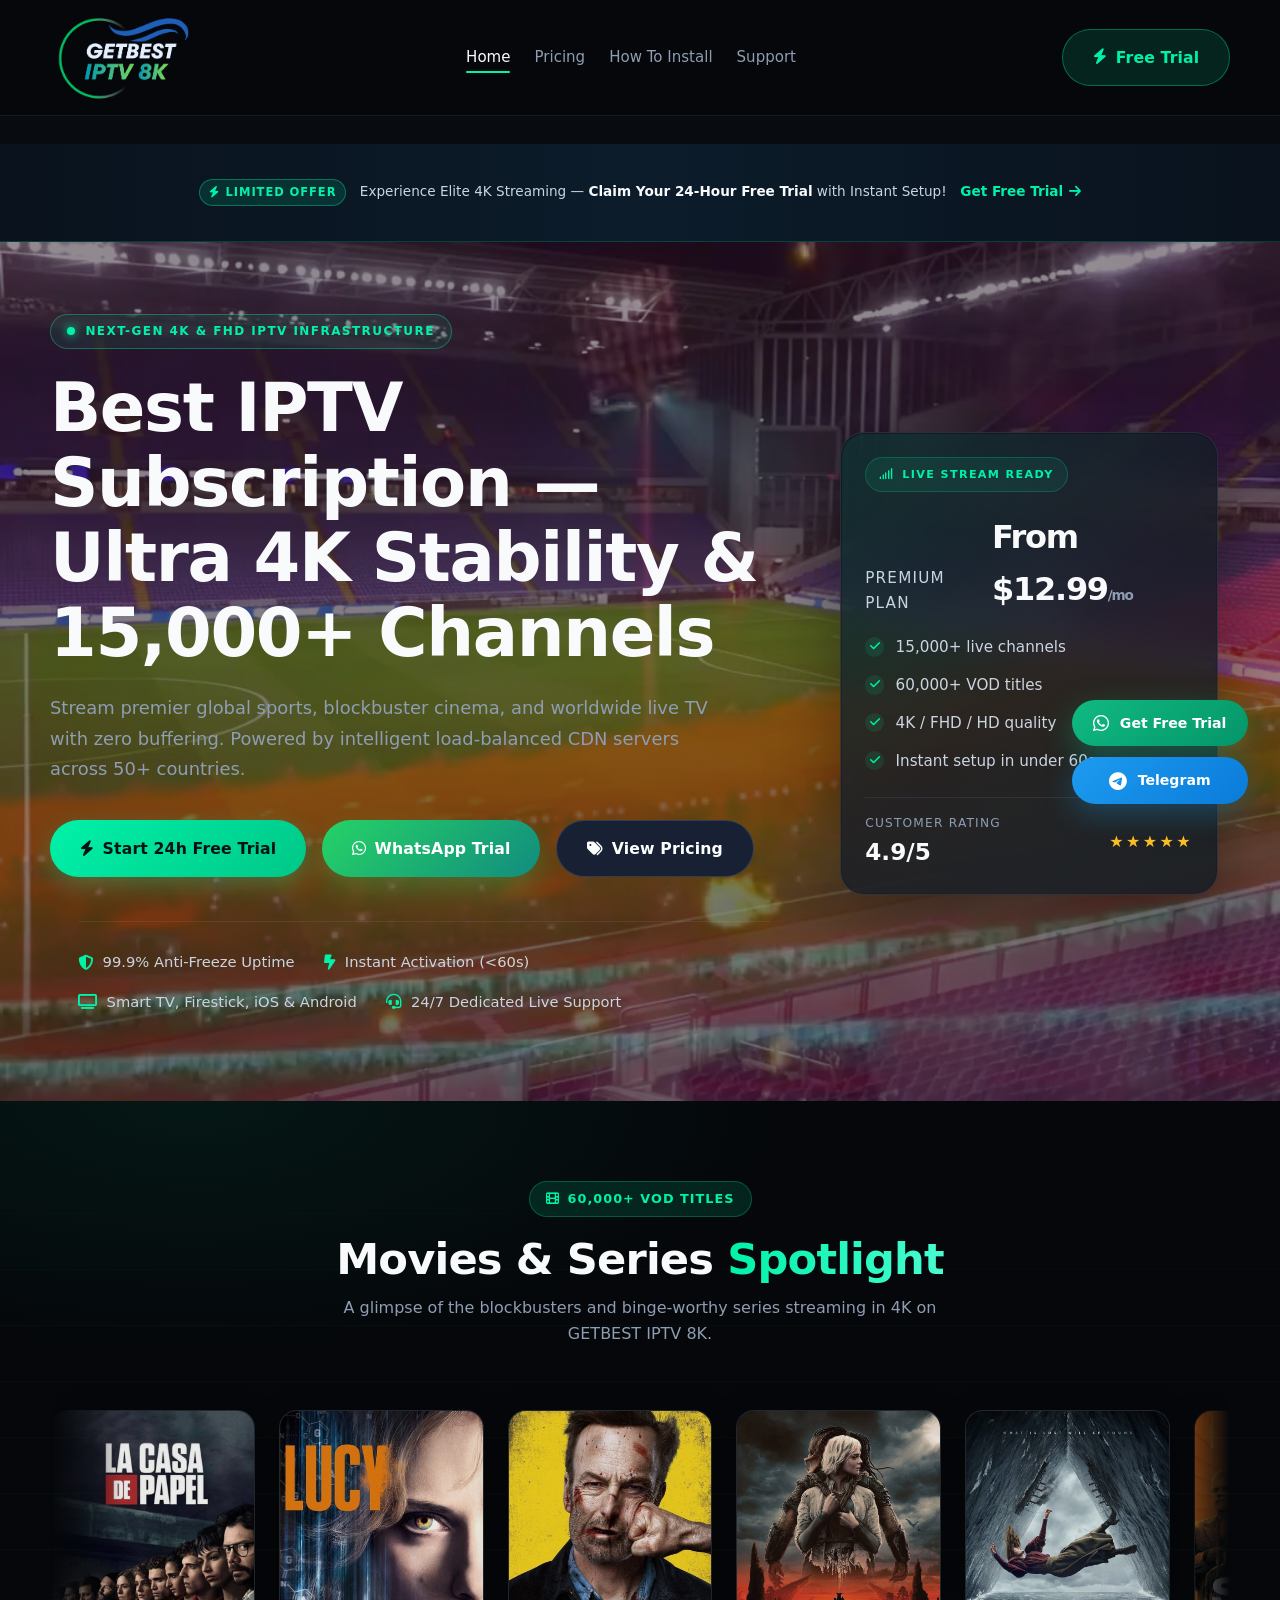
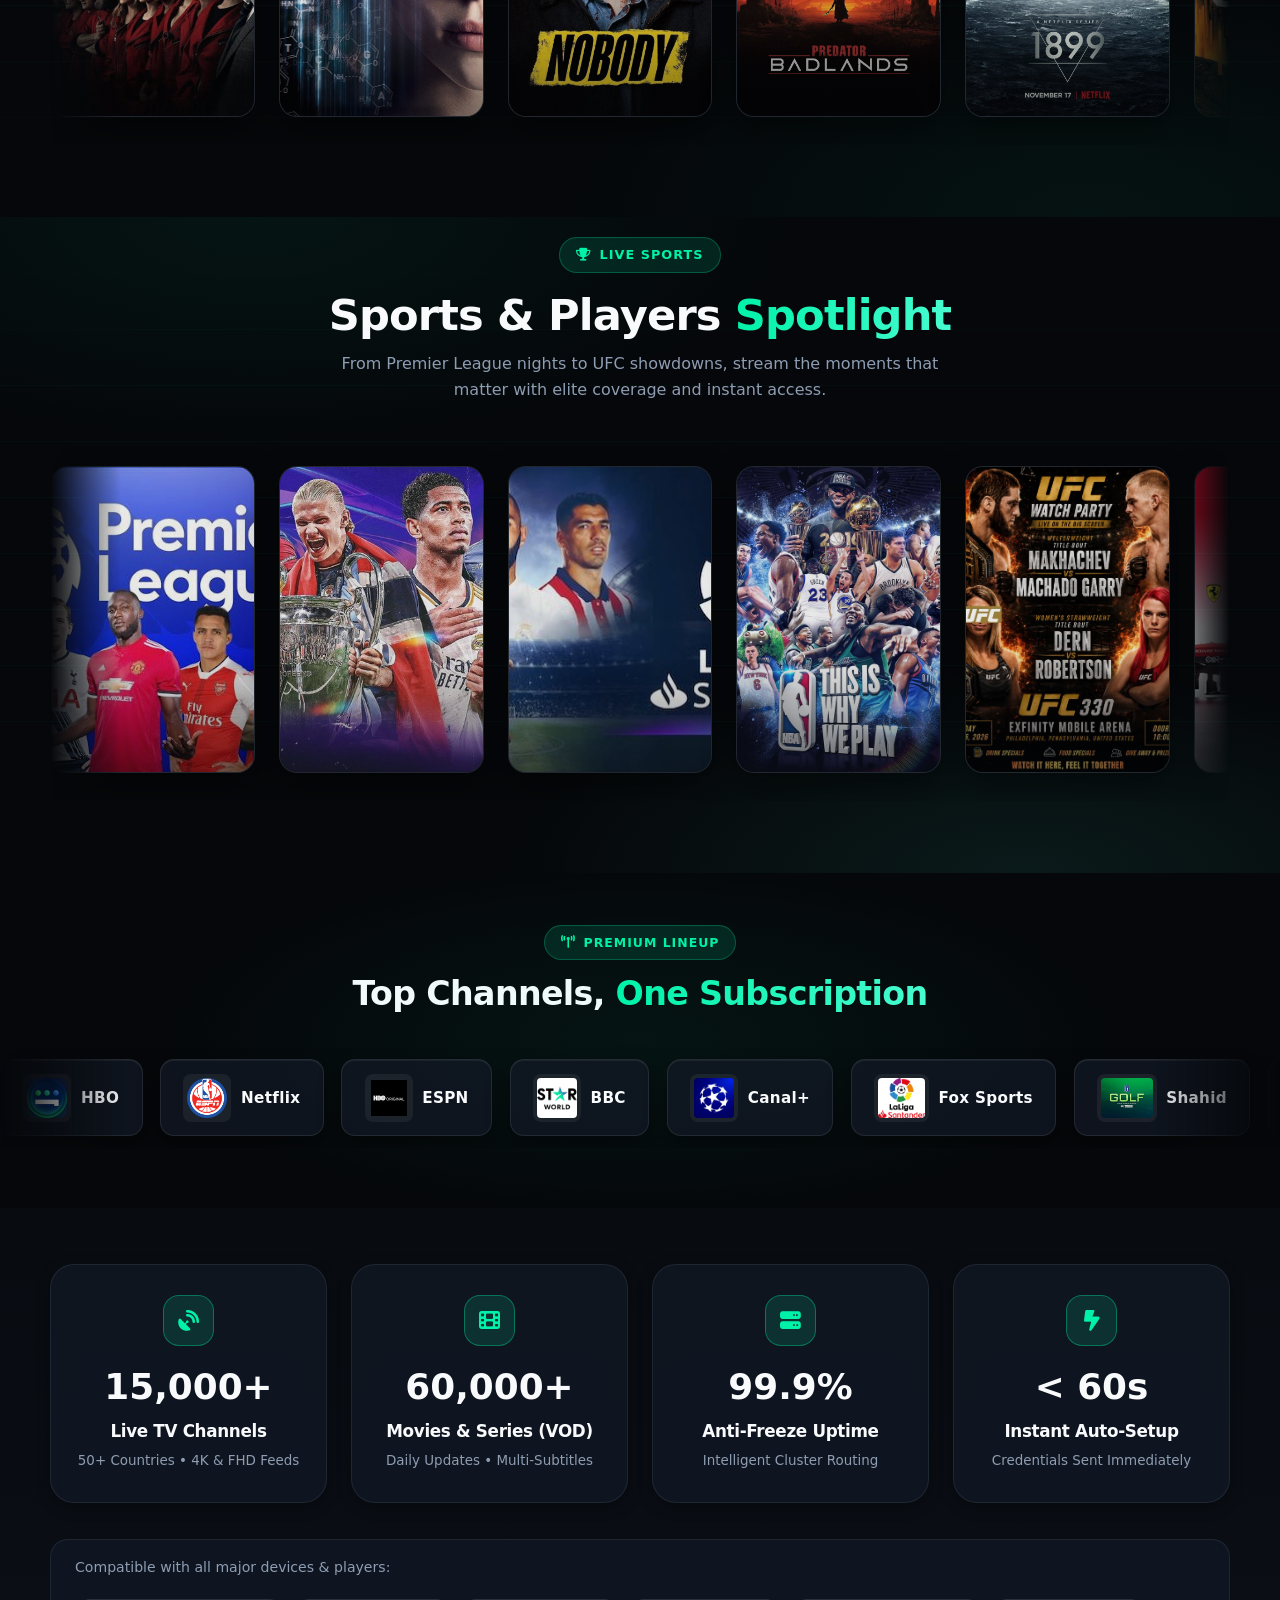
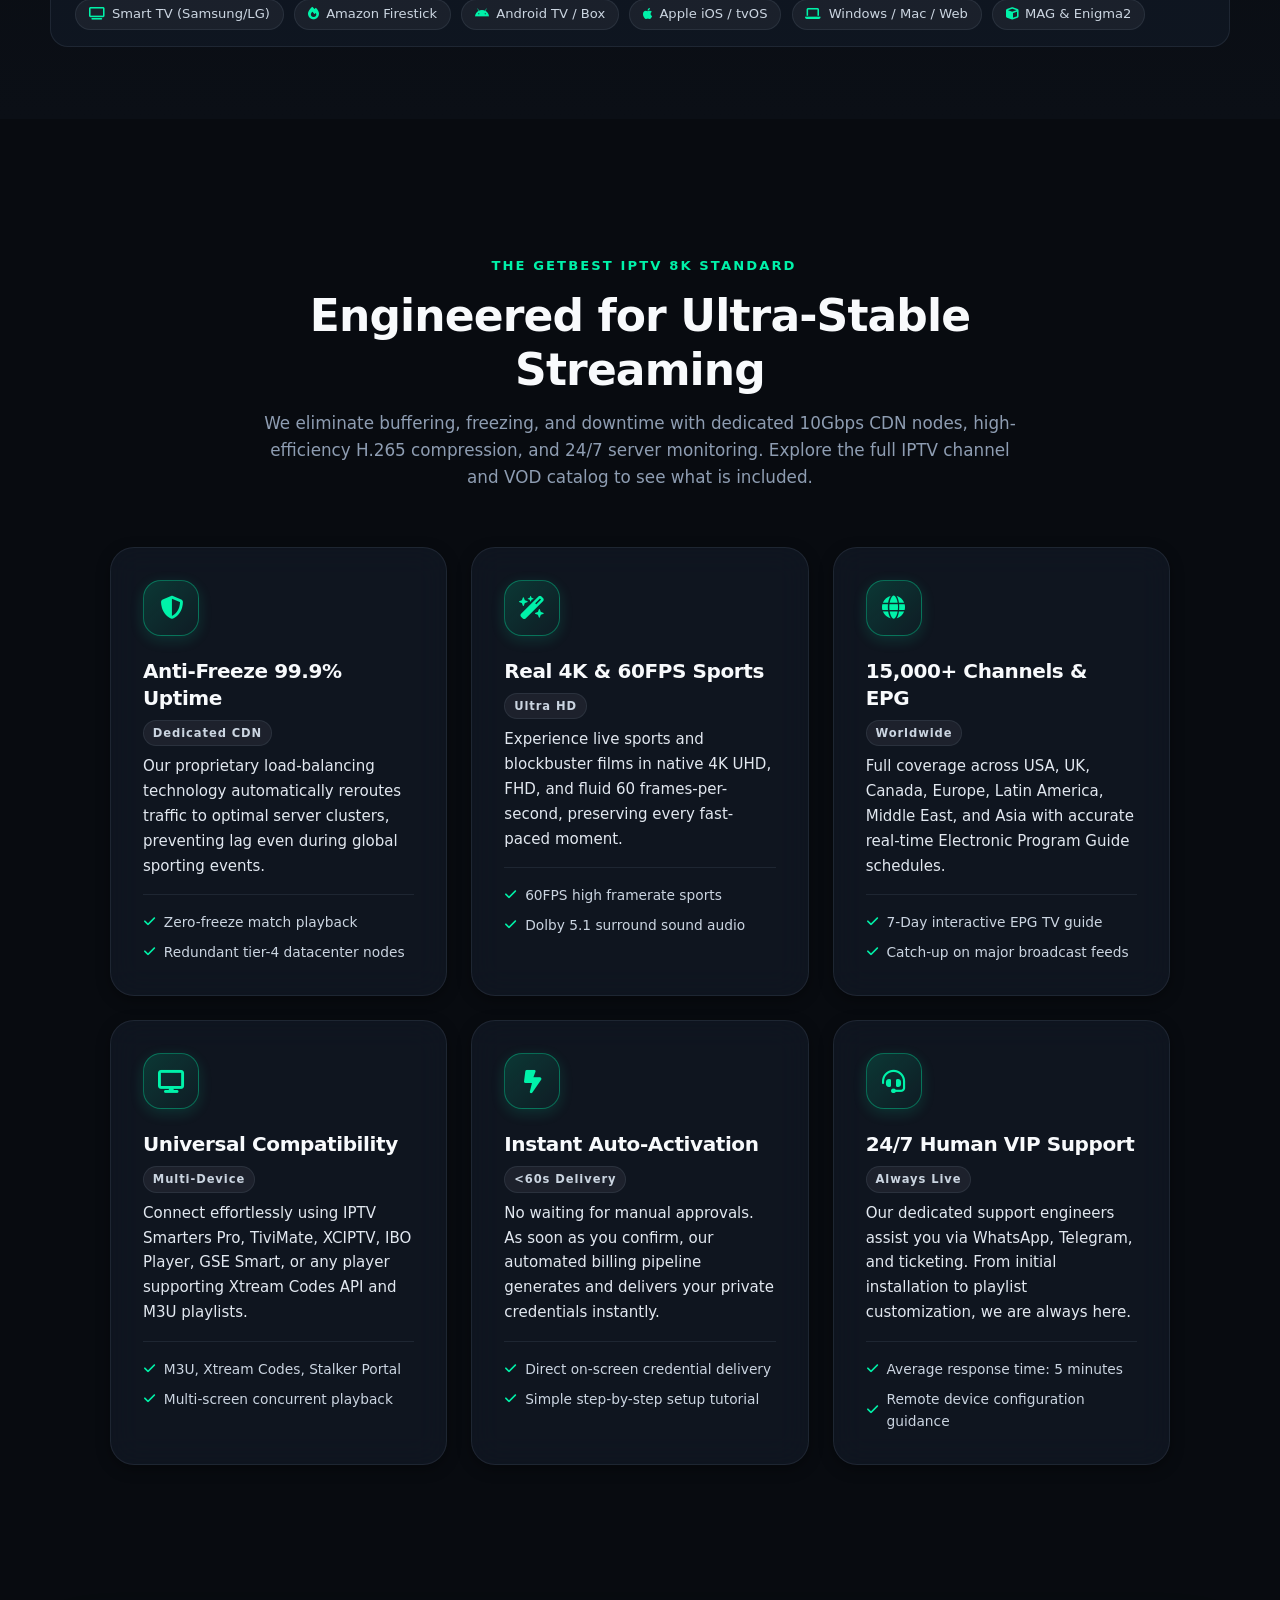
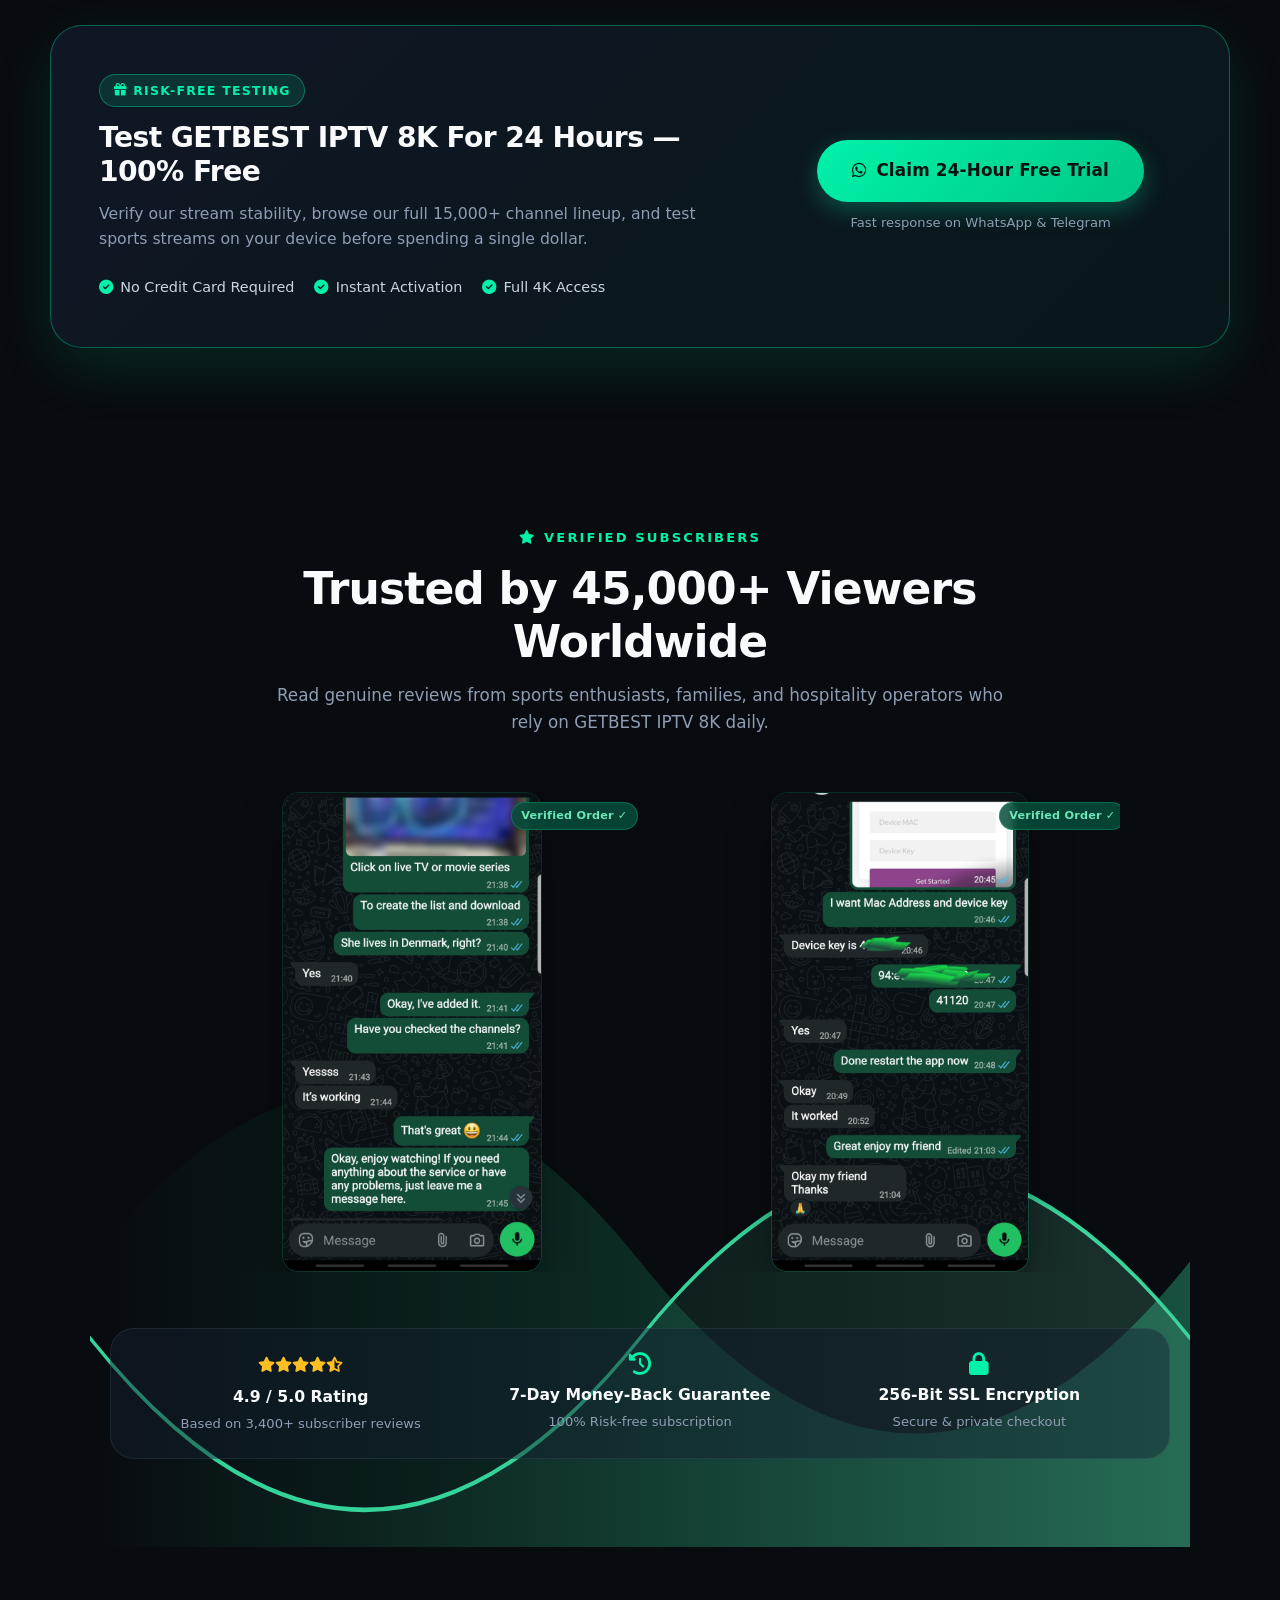
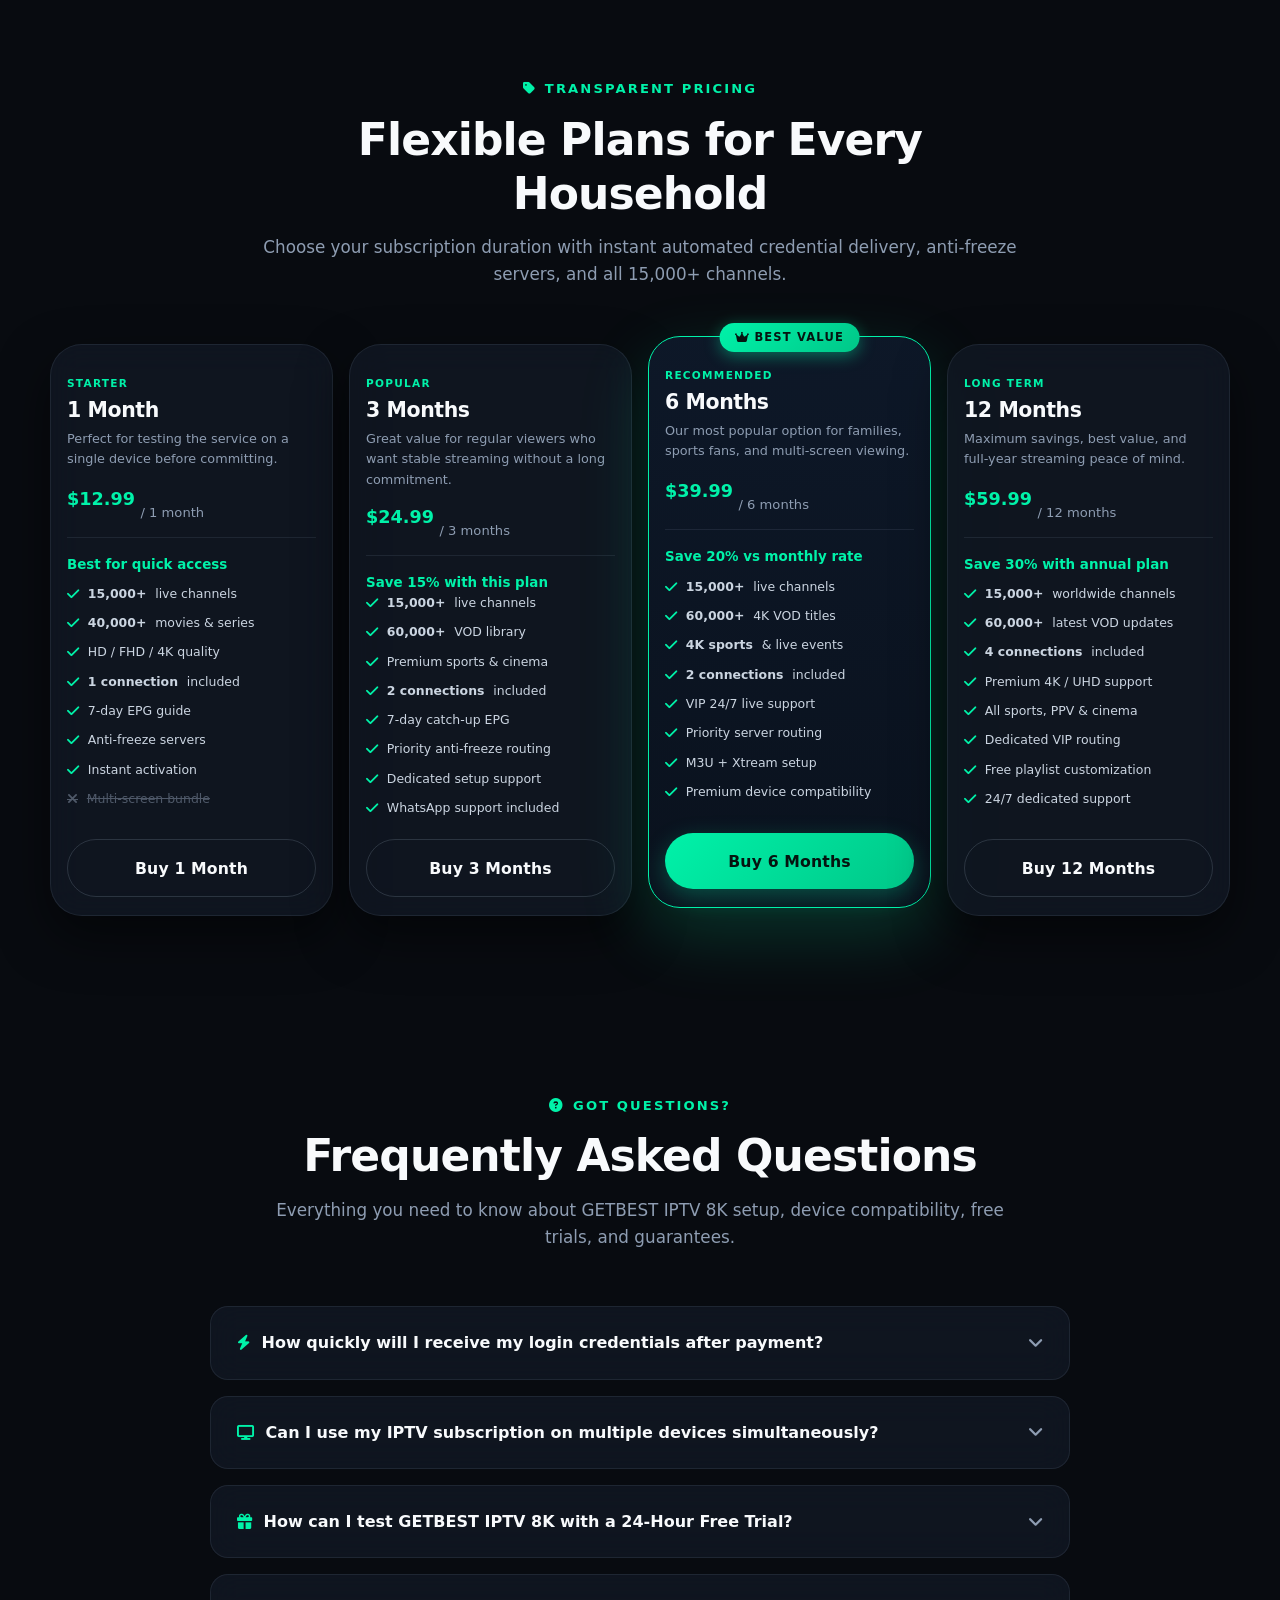
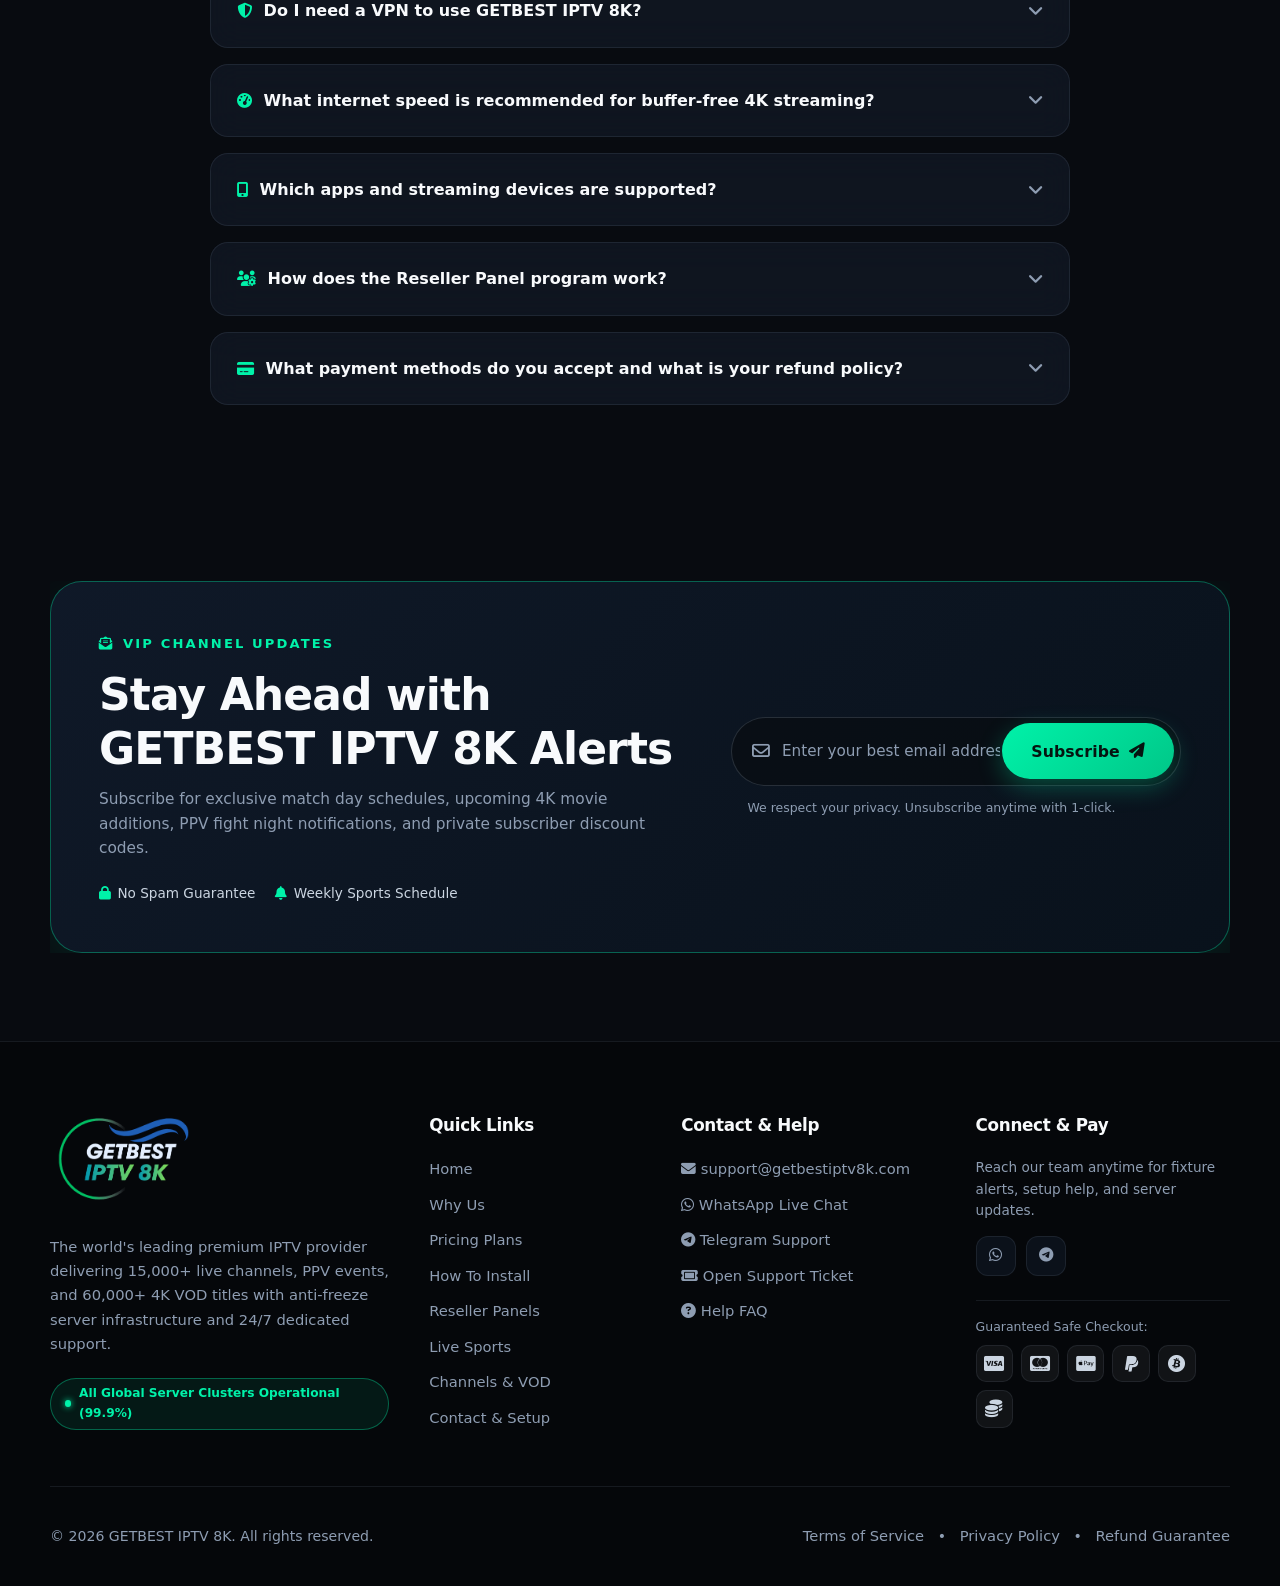
==== commit 1b8ce503: "Optimize hero video LCP and add preload poster Co-authored-by: Copilot <223556219+Copilot@users.nore" ====
--- a/index.html
+++ b/index.html
@@ -134,7 +134,8 @@
   }
   </script>
   <link rel="preconnect" href="https://cdnjs.cloudflare.com" crossorigin />
-  <link rel="preload" href="assets/hero-poster-mobile.webp" as="image" type="image/webp" media="(max-width: 767px)" fetchpriority="high" />
+  <link rel="preload" fetchpriority="high" as="image" href="assets/hero-poster-mobile.webp" type="image/webp" media="(max-width: 767px)" />
+  <link rel="preload" fetchpriority="high" as="image" href="assets/hero-poster-desktop.webp" type="image/webp" media="(min-width: 768px)" />
   <link rel="stylesheet" href="https://cdnjs.cloudflare.com/ajax/libs/font-awesome/6.5.2/css/all.min.css" media="print" onload="this.media='all'" />
   <noscript><link rel="stylesheet" href="https://cdnjs.cloudflare.com/ajax/libs/font-awesome/6.5.2/css/all.min.css" /></noscript>
   <link rel="stylesheet" href="assets/style.css" />
@@ -282,6 +283,23 @@
       .wa-wave-bg .wa-wave-2 { animation: none; }
     }
   </style>
+  <!-- Meta Pixel Code -->
+  <script>
+  !function(f,b,e,v,n,t,s)
+  {if(f.fbq)return;n=f.fbq=function(){n.callMethod?
+  n.callMethod.apply(n,arguments):n.queue.push(arguments)};
+  if(!f._fbq)f._fbq=n;n.push=n;n.loaded=!0;n.version='2.0';
+  n.queue=[];t=b.createElement(e);t.async=!0;
+  t.src=v;s=b.getElementsByTagName(e)[0];
+  s.parentNode.insertBefore(t,s)}(window, document,'script',
+  'https://connect.facebook.net/en_US/fbevents.js');
+  fbq('init', '2313361566130854');
+  fbq('track', 'PageView');
+  </script>
+  <noscript><img height="1" width="1" style="display:none"
+  src="https://www.facebook.com/tr?id=2313361566130854&ev=PageView&noscript=1"
+  /></noscript>
+  <!-- End Meta Pixel Code -->
 </head>
 
 <body>
@@ -326,7 +344,7 @@
       <!-- 1. HERO SECTION -->
       <section class="hero" id="home">
         <div class="hero-background" aria-hidden="true">
-          <video autoplay muted loop playsinline preload="none" class="background-video desktop-video">
+          <video autoplay muted loop playsinline preload="none" poster="assets/hero-poster-desktop.webp" class="background-video desktop-video">
             <source src="assets/stadium-desktop.mp4" type="video/mp4">
           </video>
           <video autoplay muted loop playsinline preload="metadata" poster="assets/hero-poster-mobile.webp" class="background-video mobile-video">
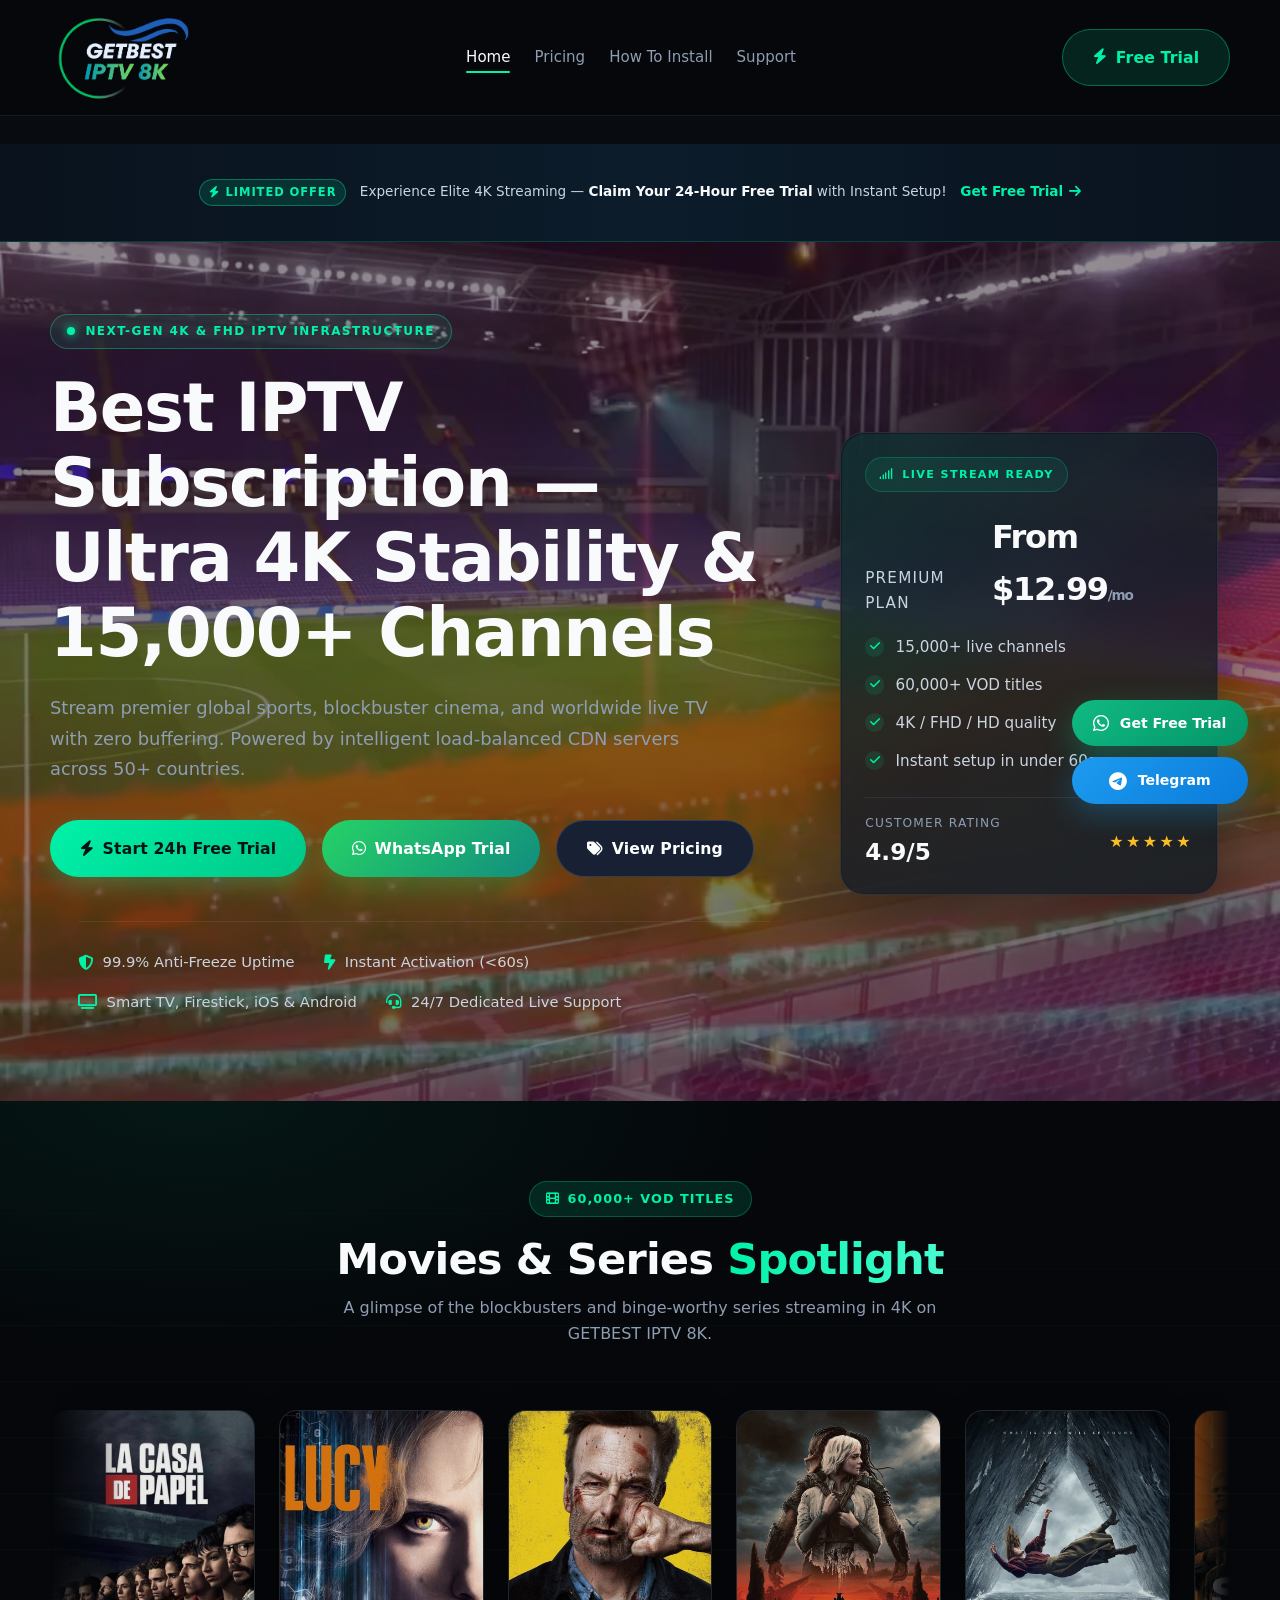
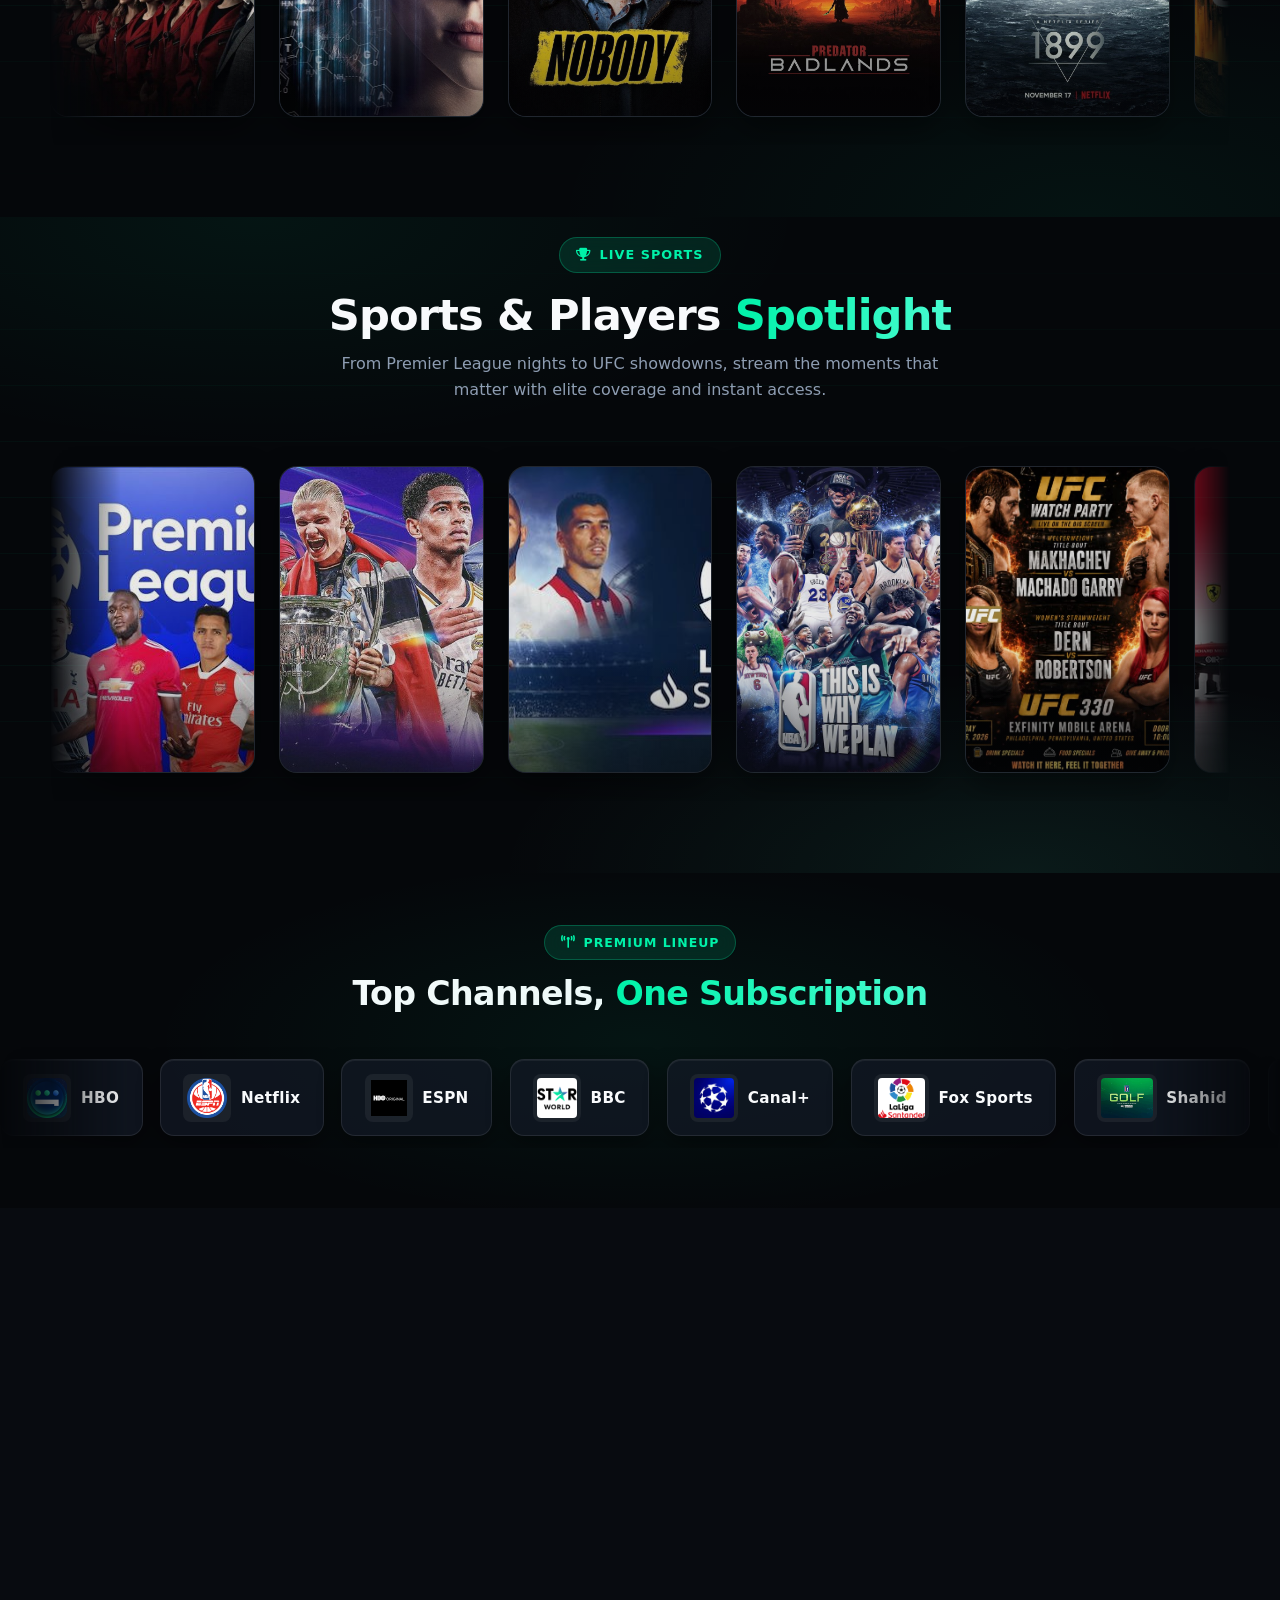
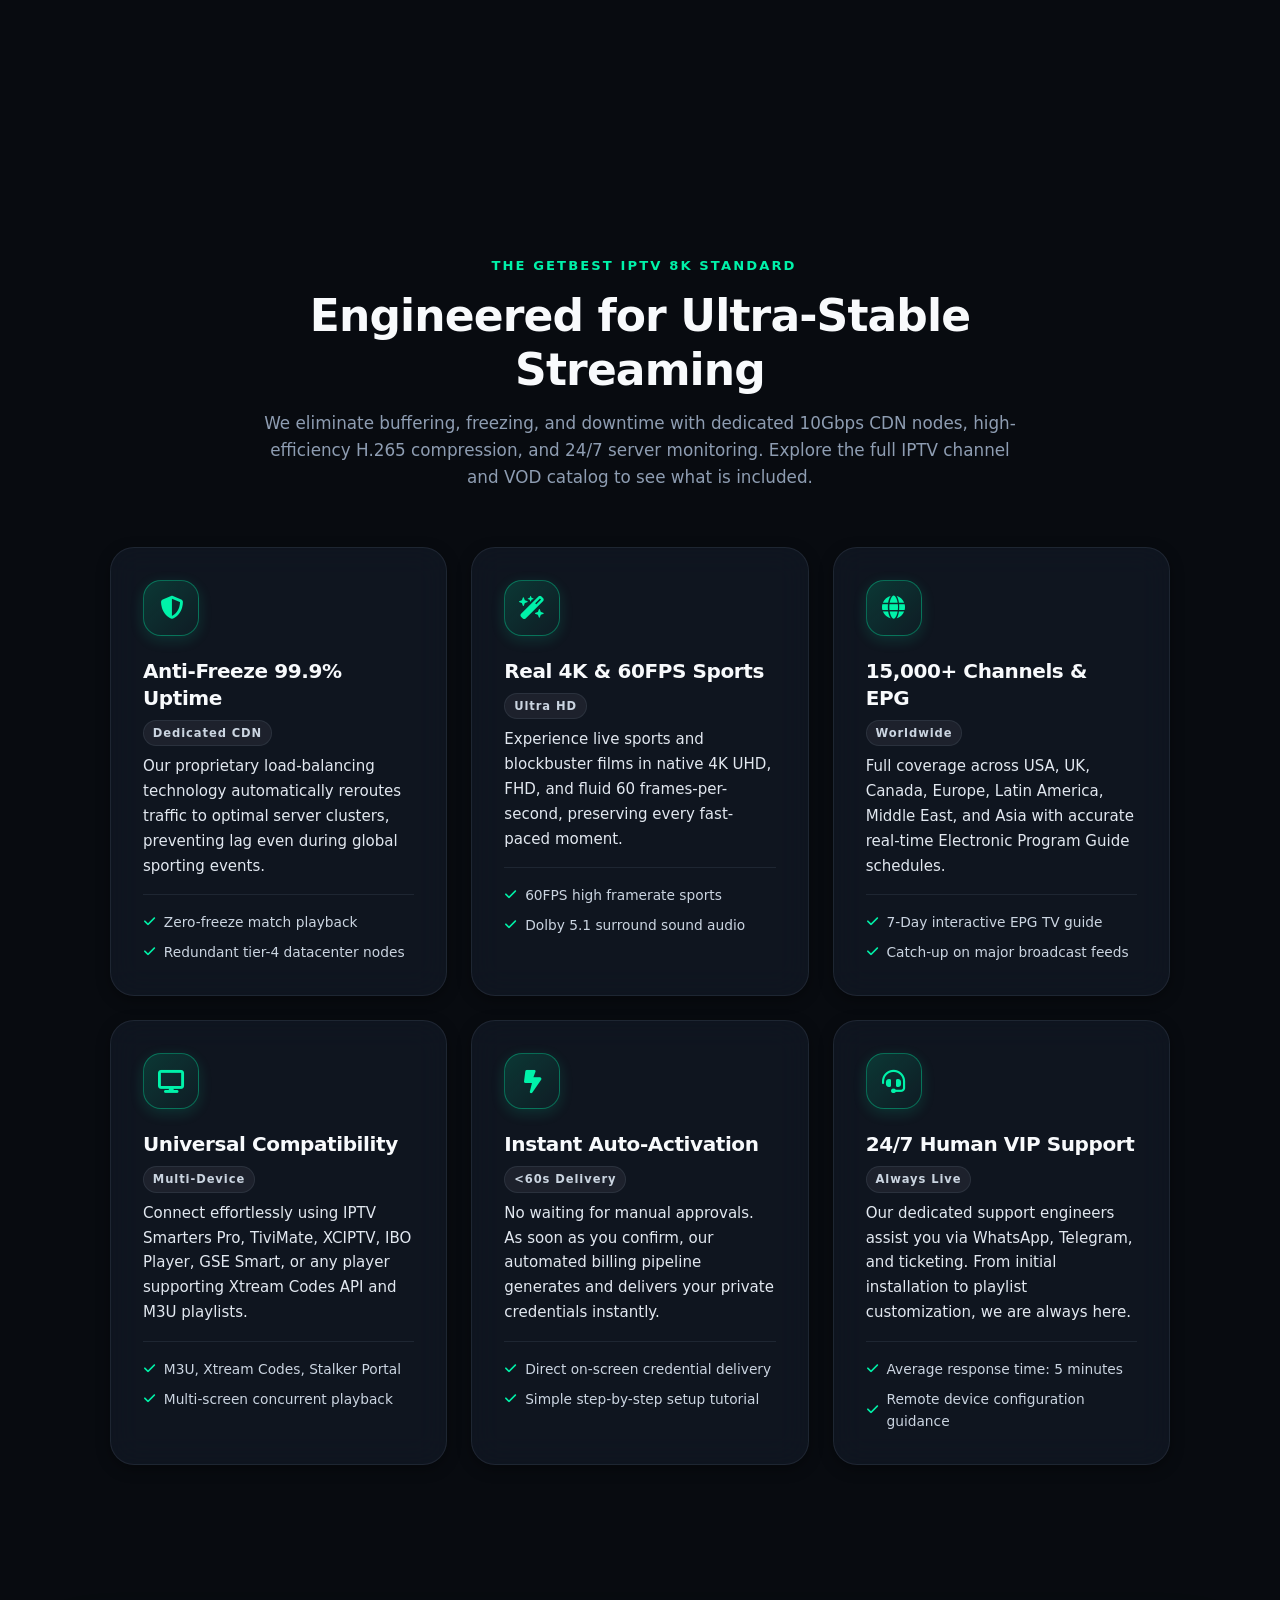
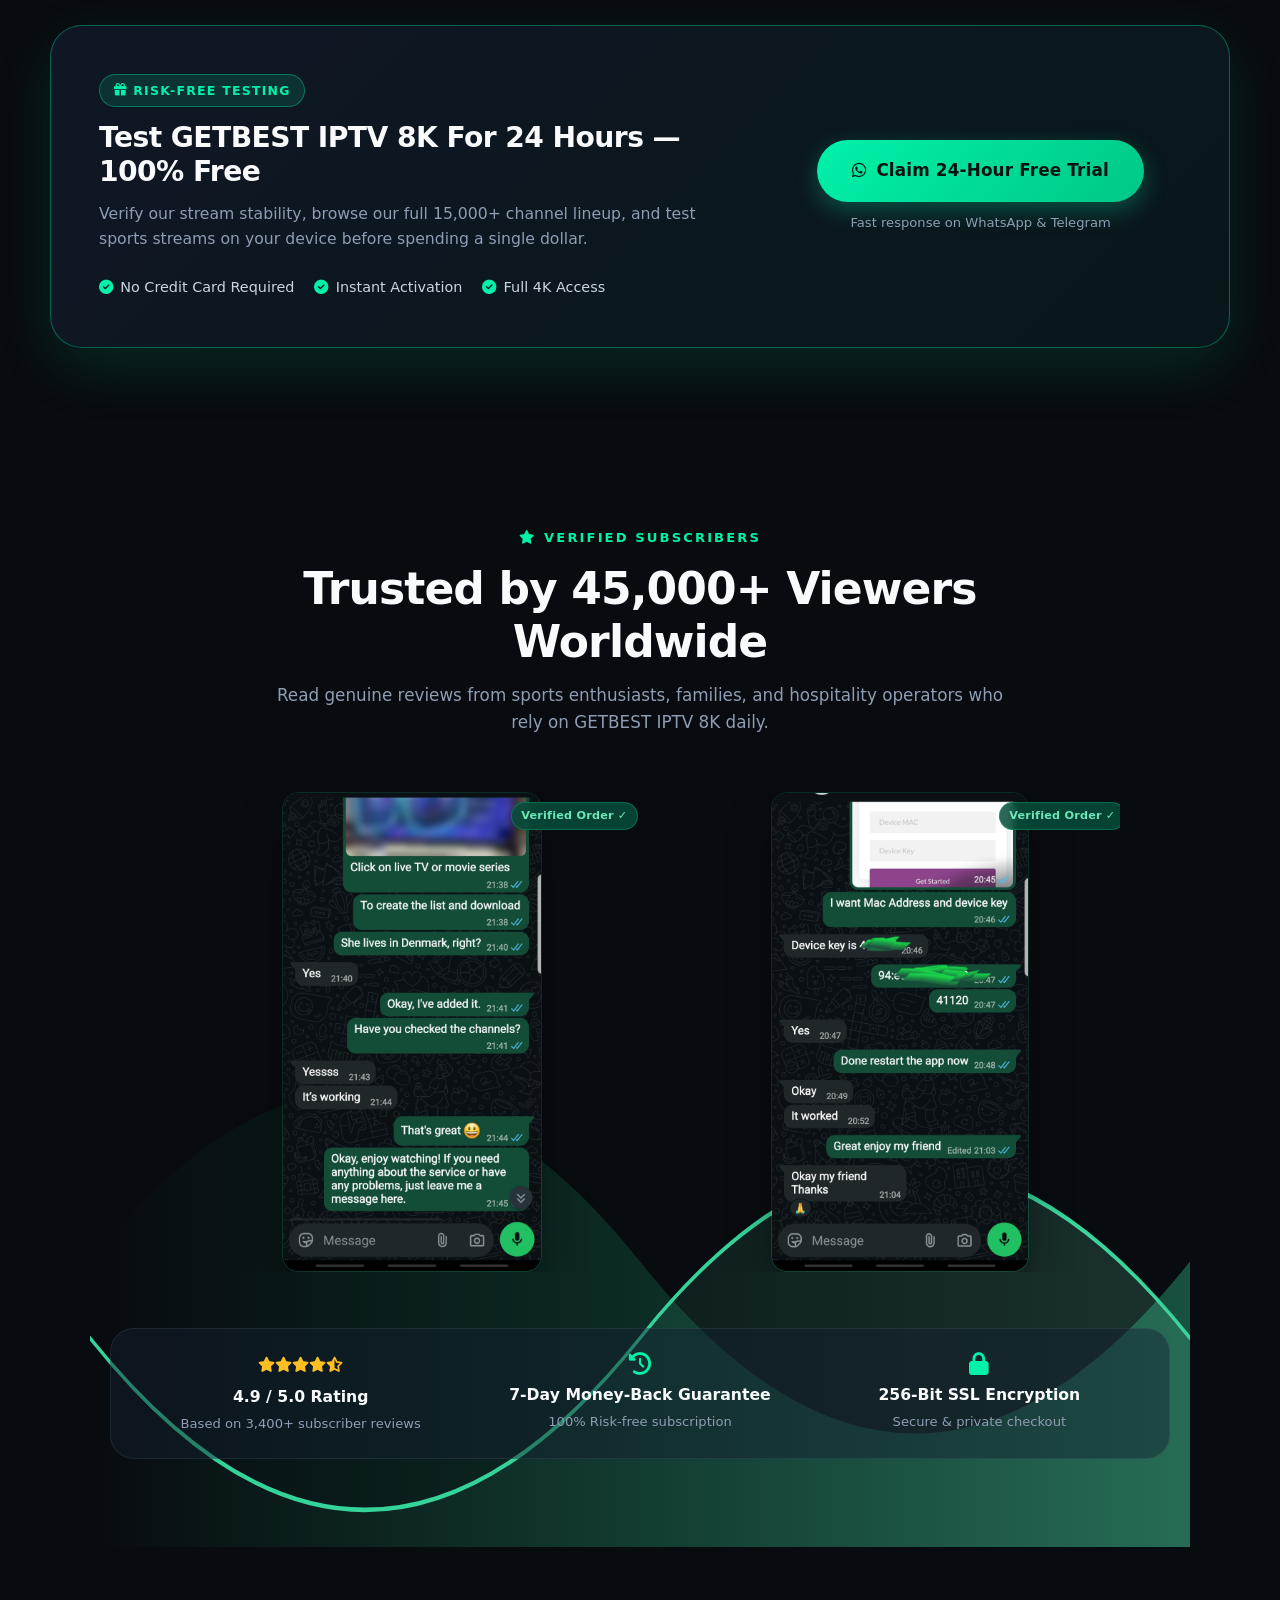
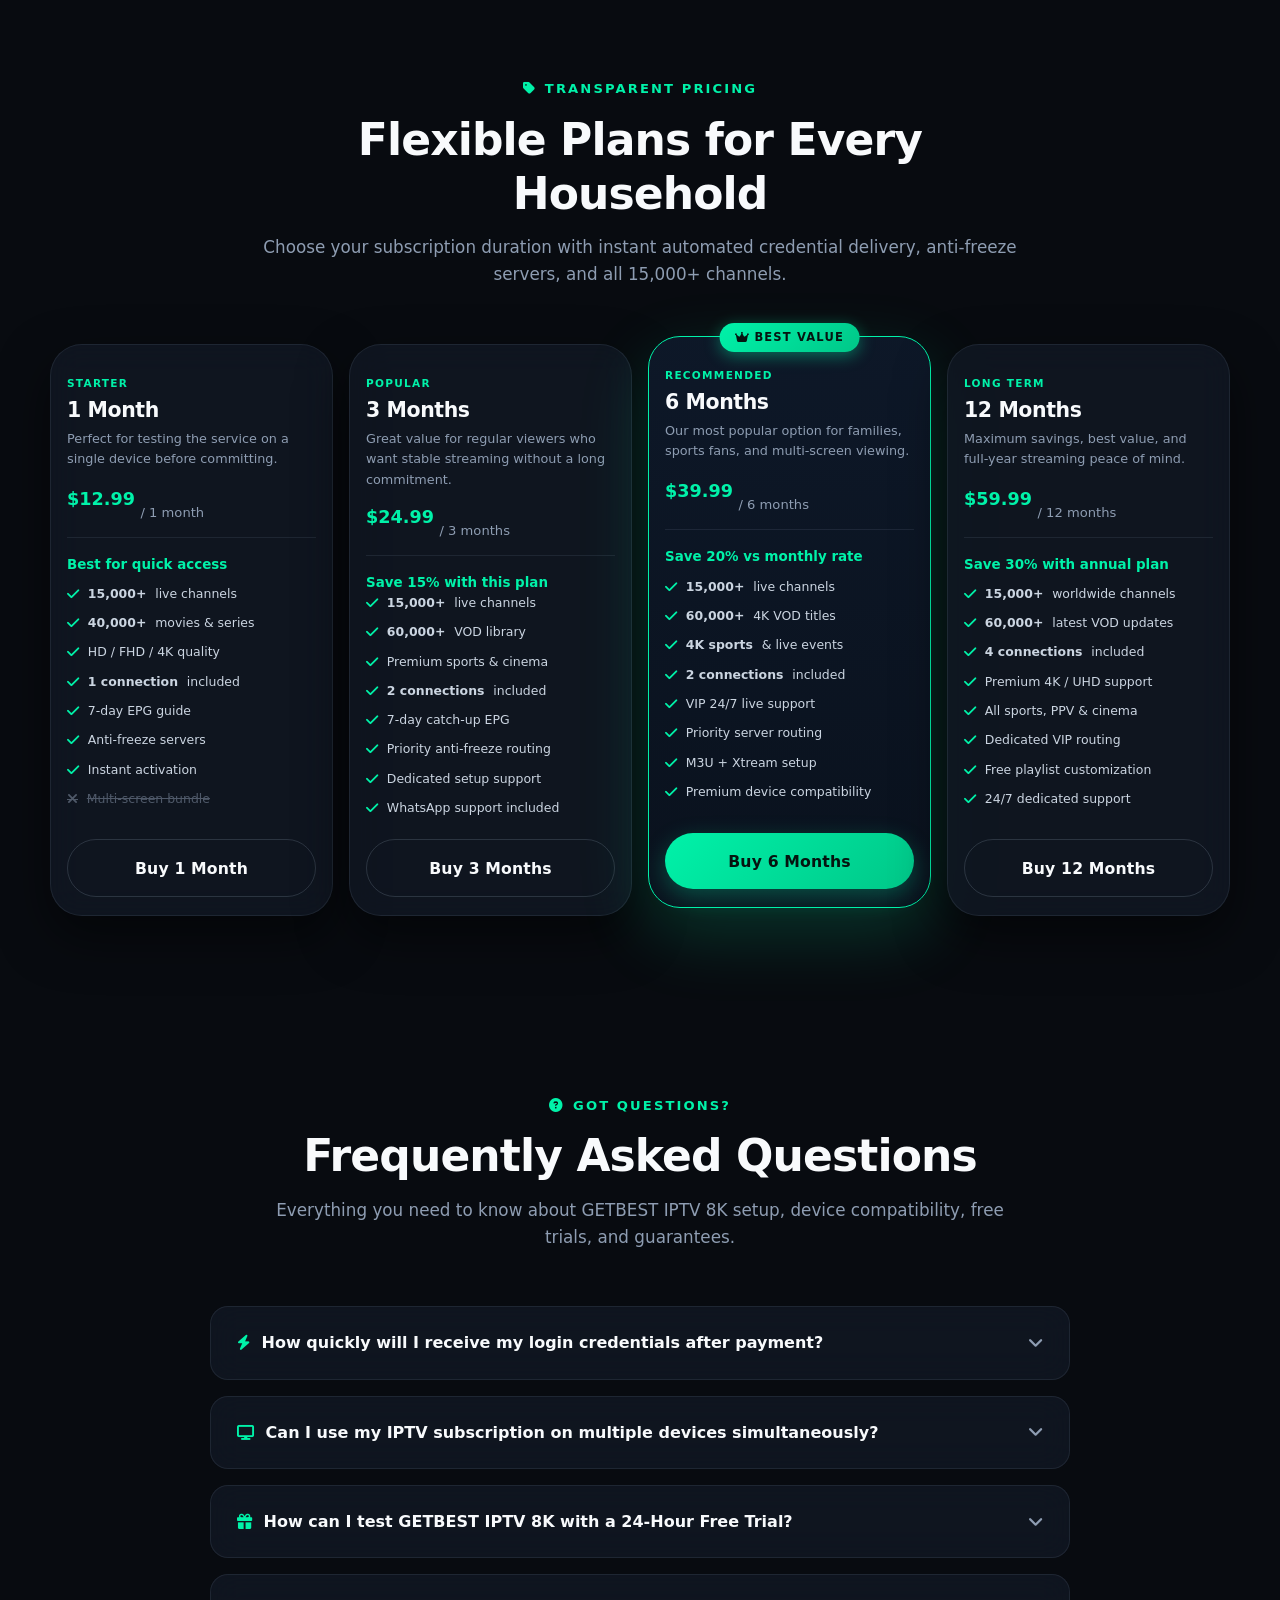
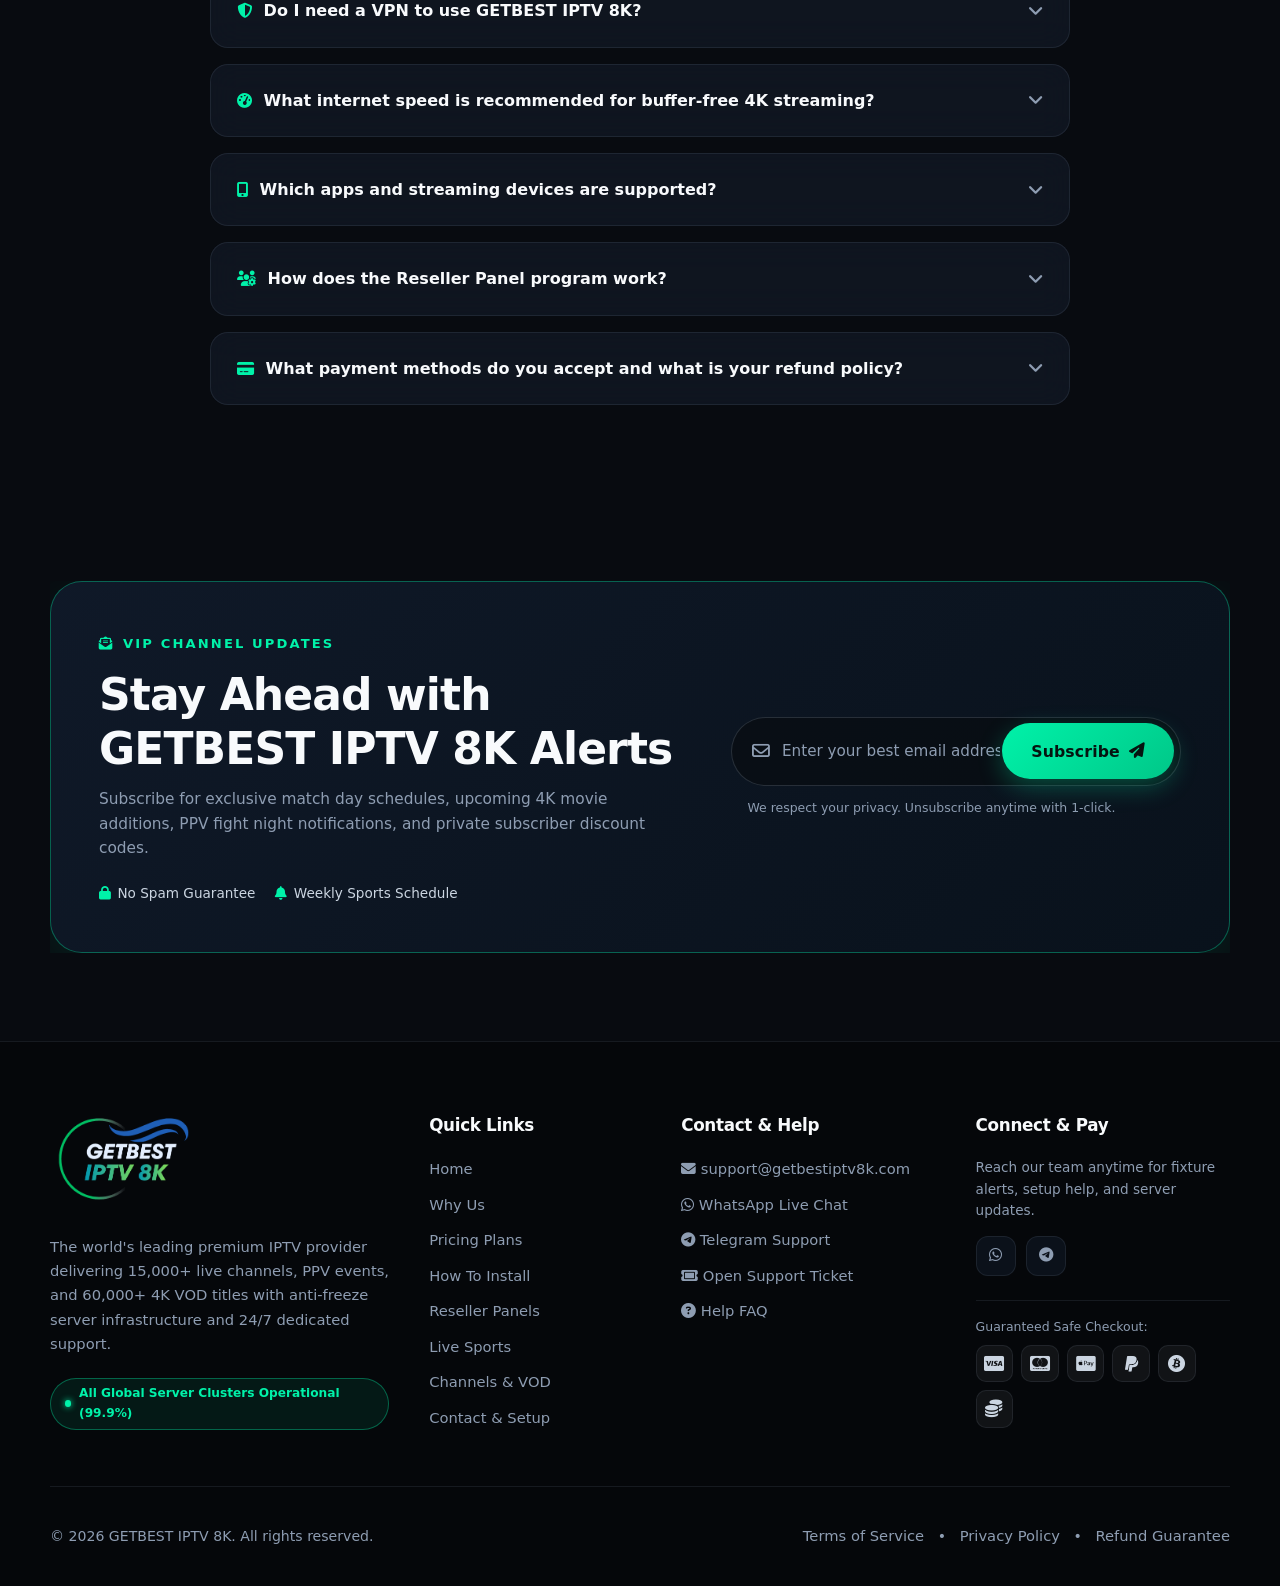
==== commit 7c1e792b: "Optimize CSS and JS loading, remove unused code Co-authored-by: Copilot <223556219+Copilot@users.nor" ====
--- a/index.html
+++ b/index.html
@@ -139,150 +139,8 @@
   <link rel="stylesheet" href="https://cdnjs.cloudflare.com/ajax/libs/font-awesome/6.5.2/css/all.min.css" media="print" onload="this.media='all'" />
   <noscript><link rel="stylesheet" href="https://cdnjs.cloudflare.com/ajax/libs/font-awesome/6.5.2/css/all.min.css" /></noscript>
   <link rel="stylesheet" href="assets/style.css" />
-  <style>
-    .wa-reviews-slider {
-      max-width: 960px;
-      margin: 0 auto 3rem;
-      padding: 0 1rem;
-      overflow: hidden;
-    }
-
-    .wa-reviews-track {
-      display: flex;
-      gap: 0;
-      width: max-content;
-    }
-
-    .wa-reviews-slide {
-      flex: 0 0 min(960px, calc(100vw - 2rem));
-      margin-right: 1rem;
-      display: flex;
-      justify-content: center;
-      position: relative;
-    }
-
-    /* Sleek smartphone-screen card: rounded-2xl, emerald border glow, deep shadow */
-    .wa-reviews-slide img {
-      max-width: 100%;
-      max-height: 480px;
-      width: auto;
-      border-radius: 1rem; /* rounded-2xl */
-      border: 1px solid rgba(16, 185, 129, 0.2); /* border-emerald-500/20 */
-      box-shadow: 0 25px 50px -12px rgba(0, 0, 0, 0.6); /* shadow-2xl */
-      transition: all 0.3s ease; /* transition-all duration-300 */
-    }
-
-    /* Hover: subtle zoom + stronger emerald glow (hover:scale-105 hover:border-emerald-500/50) */
-    .wa-reviews-slide:hover img {
-      transform: scale(1.05);
-      border-color: rgba(16, 185, 129, 0.5);
-      box-shadow: 0 25px 50px -12px rgba(0, 0, 0, 0.6), 0 0 24px rgba(16, 185, 129, 0.25);
-    }
-
-    /* "Verified Order ✓" badge — top right corner of each image */
-    .wa-verified-badge {
-      position: absolute;
-      top: 10px;
-      right: 10px;
-      z-index: 2;
-      display: inline-flex;
-      align-items: center;
-      gap: 0.35rem;
-      padding: 0.25rem 0.6rem;
-      font-size: 0.7rem;
-      font-weight: 600;
-      letter-spacing: 0.02em;
-      color: #6ee7b7;
-      background: rgba(6, 78, 59, 0.85);
-      border: 1px solid rgba(16, 185, 129, 0.35);
-      border-radius: 9999px;
-      backdrop-filter: blur(4px);
-      pointer-events: none;
-    }
-
-    .wa-reviews-dots {
-      display: flex;
-      justify-content: center;
-      gap: 0.5rem;
-      margin-top: 1rem;
-    }
-
-    .wa-reviews-dots button {
-      width: 10px;
-      height: 10px;
-      padding: 0;
-      border: none;
-      border-radius: 50%;
-      background: rgba(255, 255, 255, 0.3);
-      cursor: pointer;
-      transition: background 0.3s;
-    }
-
-    .wa-reviews-dots button.wa-active {
-      background: #5eead4;
-    }
-
-    @media (min-width: 680px) {
-      .wa-reviews-slide {
-        flex-basis: calc((min(960px, calc(100vw - 2rem)) - 1rem) / 2);
-      }
-    }
-
-    /* ---- Animated glowing green wave background (testimonials section only) ---- */
-    .testimonials-section {
-      position: relative;
-      overflow: hidden;
-    }
-
-    .wa-wave-bg {
-      position: absolute;
-      inset: 0;
-      z-index: 0;
-      pointer-events: none;
-    }
-
-    .wa-wave-bg svg {
-      position: absolute;
-      bottom: -20px;
-      left: 0;
-      width: 200%;
-      height: 55%;
-      min-height: 220px;
-    }
-
-    .wa-wave-bg .wa-wave-1 { animation: waWaveSlide 14s linear infinite, waWaveGlow 4s ease-in-out infinite; }
-    .wa-wave-bg .wa-wave-2 { animation: waWaveSlide 22s linear infinite reverse, waWaveGlow 5s ease-in-out infinite 1.2s; }
-
-    @keyframes waWaveSlide {
-      from { transform: translateX(0); }
-      to   { transform: translateX(-50%); }
-    }
-
-    @keyframes waWaveGlow {
-      0%, 100% { opacity: 0.25; }
-      50%      { opacity: 0.6; }
-    }
-
-    @media (min-width: 768px) {
-      @keyframes waWaveGlow {
-        0%, 100% { opacity: 0.25; filter: drop-shadow(0 0 6px rgba(16, 185, 129, 0.4)); }
-        50%      { opacity: 0.6;  filter: drop-shadow(0 0 18px rgba(16, 185, 129, 0.8)); }
-      }
-    }
-
-    /* Keep section content above the waves */
-    .testimonials-section > .container,
-    .testimonials-section > .wa-reviews-slider,
-    .testimonials-section > .trust-metric-bar {
-      position: relative;
-      z-index: 1;
-    }
-
-    @media (prefers-reduced-motion: reduce) {
-      .wa-wave-bg .wa-wave-1,
-      .wa-wave-bg .wa-wave-2 { animation: none; }
-    }
-  </style>
+  <link rel="stylesheet" href="assets/reviews.css" media="print" onload="this.media='all'" />
+  <noscript><link rel="stylesheet" href="assets/reviews.css" /></noscript>
   <!-- Meta Pixel Code -->
   <script>
   !function(f,b,e,v,n,t,s)
--- a/assets/reviews.css
+++ b/assets/reviews.css
@@ -0,0 +1,144 @@
+.wa-reviews-slider {
+  max-width: 960px;
+  margin: 0 auto 3rem;
+  padding: 0 1rem;
+  overflow: hidden;
+}
+
+.wa-reviews-track {
+  display: flex;
+  gap: 0;
+  width: max-content;
+}
+
+.wa-reviews-slide {
+  flex: 0 0 min(960px, calc(100vw - 2rem));
+  margin-right: 1rem;
+  display: flex;
+  justify-content: center;
+  position: relative;
+}
+
+.wa-reviews-slide img {
+  max-width: 100%;
+  max-height: 480px;
+  width: auto;
+  border-radius: 1rem;
+  border: 1px solid rgba(16, 185, 129, 0.2);
+  box-shadow: 0 25px 50px -12px rgba(0, 0, 0, 0.6);
+  transition: all 0.3s ease;
+}
+
+.wa-reviews-slide:hover img {
+  transform: scale(1.05);
+  border-color: rgba(16, 185, 129, 0.5);
+  box-shadow: 0 25px 50px -12px rgba(0, 0, 0, 0.6), 0 0 24px rgba(16, 185, 129, 0.25);
+}
+
+.wa-verified-badge {
+  position: absolute;
+  top: 10px;
+  right: 10px;
+  z-index: 2;
+  display: inline-flex;
+  align-items: center;
+  gap: 0.35rem;
+  padding: 0.25rem 0.6rem;
+  font-size: 0.7rem;
+  font-weight: 600;
+  letter-spacing: 0.02em;
+  color: #6ee7b7;
+  background: rgba(6, 78, 59, 0.85);
+  border: 1px solid rgba(16, 185, 129, 0.35);
+  border-radius: 9999px;
+  backdrop-filter: blur(4px);
+  pointer-events: none;
+}
+
+.wa-reviews-dots {
+  display: flex;
+  justify-content: center;
+  gap: 0.5rem;
+  margin-top: 1rem;
+}
+
+.wa-reviews-dots button {
+  width: 10px;
+  height: 10px;
+  padding: 0;
+  border: none;
+  border-radius: 50%;
+  background: rgba(255, 255, 255, 0.3);
+  cursor: pointer;
+  transition: background 0.3s;
+}
+
+.wa-reviews-dots button.wa-active {
+  background: #5eead4;
+}
+
+@media (min-width: 680px) {
+  .wa-reviews-slide {
+    flex-basis: calc((min(960px, calc(100vw - 2rem)) - 1rem) / 2);
+  }
+}
+
+.testimonials-section {
+  position: relative;
+  overflow: hidden;
+}
+
+.wa-wave-bg {
+  position: absolute;
+  inset: 0;
+  z-index: 0;
+  pointer-events: none;
+}
+
+.wa-wave-bg svg {
+  position: absolute;
+  bottom: -20px;
+  left: 0;
+  width: 200%;
+  height: 55%;
+  min-height: 220px;
+}
+
+.wa-wave-bg .wa-wave-1 {
+  animation: waWaveSlide 14s linear infinite, waWaveGlow 4s ease-in-out infinite;
+}
+
+.wa-wave-bg .wa-wave-2 {
+  animation: waWaveSlide 22s linear infinite reverse, waWaveGlow 5s ease-in-out infinite 1.2s;
+}
+
+@keyframes waWaveSlide {
+  from { transform: translateX(0); }
+  to { transform: translateX(-50%); }
+}
+
+@keyframes waWaveGlow {
+  0%, 100% { opacity: 0.25; }
+  50% { opacity: 0.6; }
+}
+
+@media (min-width: 768px) {
+  @keyframes waWaveGlow {
+    0%, 100% { opacity: 0.25; filter: drop-shadow(0 0 6px rgba(16, 185, 129, 0.4)); }
+    50% { opacity: 0.6; filter: drop-shadow(0 0 18px rgba(16, 185, 129, 0.8)); }
+  }
+}
+
+.testimonials-section > .container,
+.testimonials-section > .wa-reviews-slider,
+.testimonials-section > .trust-metric-bar {
+  position: relative;
+  z-index: 1;
+}
+
+@media (prefers-reduced-motion: reduce) {
+  .wa-wave-bg .wa-wave-1,
+  .wa-wave-bg .wa-wave-2 {
+    animation: none;
+  }
+}
--- a/assets/reviews.css
+++ b/assets/reviews.css
@@ -0,0 +1,144 @@
+.wa-reviews-slider {
+  max-width: 960px;
+  margin: 0 auto 3rem;
+  padding: 0 1rem;
+  overflow: hidden;
+}
+
+.wa-reviews-track {
+  display: flex;
+  gap: 0;
+  width: max-content;
+}
+
+.wa-reviews-slide {
+  flex: 0 0 min(960px, calc(100vw - 2rem));
+  margin-right: 1rem;
+  display: flex;
+  justify-content: center;
+  position: relative;
+}
+
+.wa-reviews-slide img {
+  max-width: 100%;
+  max-height: 480px;
+  width: auto;
+  border-radius: 1rem;
+  border: 1px solid rgba(16, 185, 129, 0.2);
+  box-shadow: 0 25px 50px -12px rgba(0, 0, 0, 0.6);
+  transition: all 0.3s ease;
+}
+
+.wa-reviews-slide:hover img {
+  transform: scale(1.05);
+  border-color: rgba(16, 185, 129, 0.5);
+  box-shadow: 0 25px 50px -12px rgba(0, 0, 0, 0.6), 0 0 24px rgba(16, 185, 129, 0.25);
+}
+
+.wa-verified-badge {
+  position: absolute;
+  top: 10px;
+  right: 10px;
+  z-index: 2;
+  display: inline-flex;
+  align-items: center;
+  gap: 0.35rem;
+  padding: 0.25rem 0.6rem;
+  font-size: 0.7rem;
+  font-weight: 600;
+  letter-spacing: 0.02em;
+  color: #6ee7b7;
+  background: rgba(6, 78, 59, 0.85);
+  border: 1px solid rgba(16, 185, 129, 0.35);
+  border-radius: 9999px;
+  backdrop-filter: blur(4px);
+  pointer-events: none;
+}
+
+.wa-reviews-dots {
+  display: flex;
+  justify-content: center;
+  gap: 0.5rem;
+  margin-top: 1rem;
+}
+
+.wa-reviews-dots button {
+  width: 10px;
+  height: 10px;
+  padding: 0;
+  border: none;
+  border-radius: 50%;
+  background: rgba(255, 255, 255, 0.3);
+  cursor: pointer;
+  transition: background 0.3s;
+}
+
+.wa-reviews-dots button.wa-active {
+  background: #5eead4;
+}
+
+@media (min-width: 680px) {
+  .wa-reviews-slide {
+    flex-basis: calc((min(960px, calc(100vw - 2rem)) - 1rem) / 2);
+  }
+}
+
+.testimonials-section {
+  position: relative;
+  overflow: hidden;
+}
+
+.wa-wave-bg {
+  position: absolute;
+  inset: 0;
+  z-index: 0;
+  pointer-events: none;
+}
+
+.wa-wave-bg svg {
+  position: absolute;
+  bottom: -20px;
+  left: 0;
+  width: 200%;
+  height: 55%;
+  min-height: 220px;
+}
+
+.wa-wave-bg .wa-wave-1 {
+  animation: waWaveSlide 14s linear infinite, waWaveGlow 4s ease-in-out infinite;
+}
+
+.wa-wave-bg .wa-wave-2 {
+  animation: waWaveSlide 22s linear infinite reverse, waWaveGlow 5s ease-in-out infinite 1.2s;
+}
+
+@keyframes waWaveSlide {
+  from { transform: translateX(0); }
+  to { transform: translateX(-50%); }
+}
+
+@keyframes waWaveGlow {
+  0%, 100% { opacity: 0.25; }
+  50% { opacity: 0.6; }
+}
+
+@media (min-width: 768px) {
+  @keyframes waWaveGlow {
+    0%, 100% { opacity: 0.25; filter: drop-shadow(0 0 6px rgba(16, 185, 129, 0.4)); }
+    50% { opacity: 0.6; filter: drop-shadow(0 0 18px rgba(16, 185, 129, 0.8)); }
+  }
+}
+
+.testimonials-section > .container,
+.testimonials-section > .wa-reviews-slider,
+.testimonials-section > .trust-metric-bar {
+  position: relative;
+  z-index: 1;
+}
+
+@media (prefers-reduced-motion: reduce) {
+  .wa-wave-bg .wa-wave-1,
+  .wa-wave-bg .wa-wave-2 {
+    animation: none;
+  }
+}
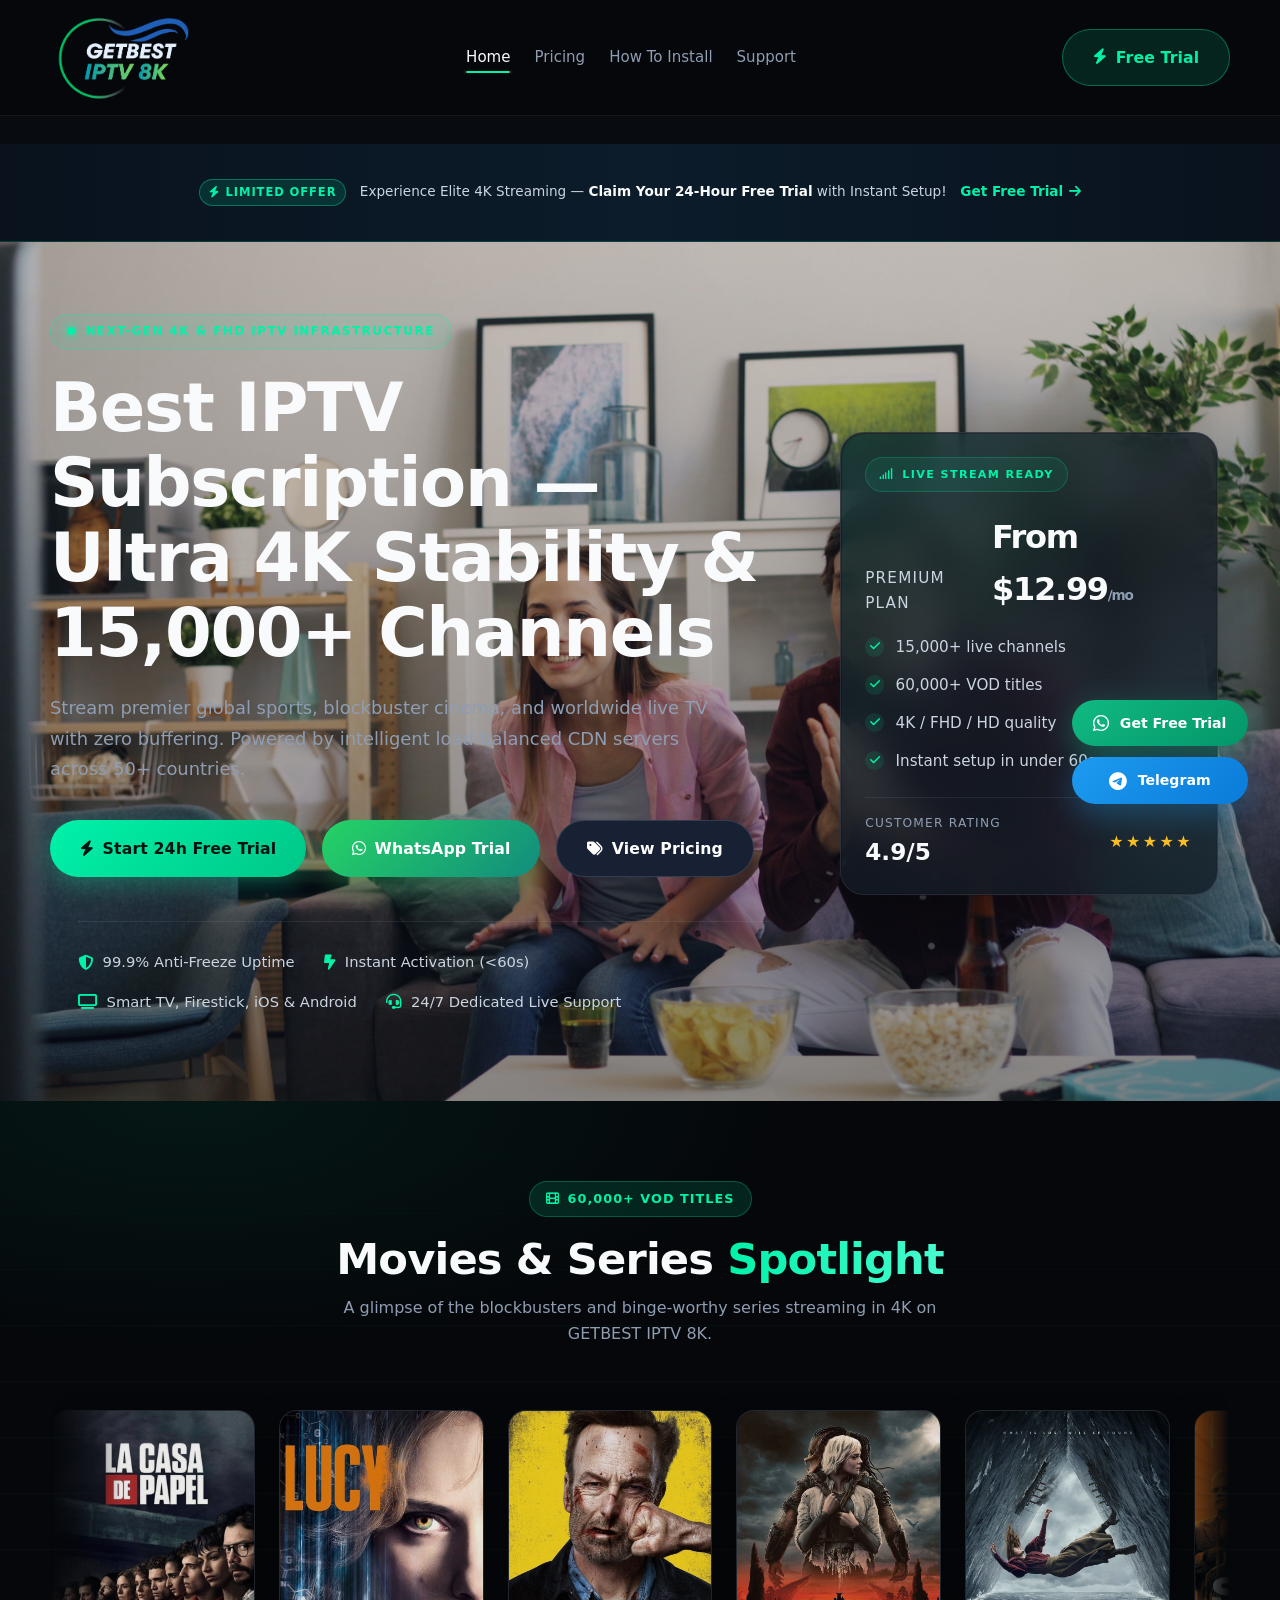
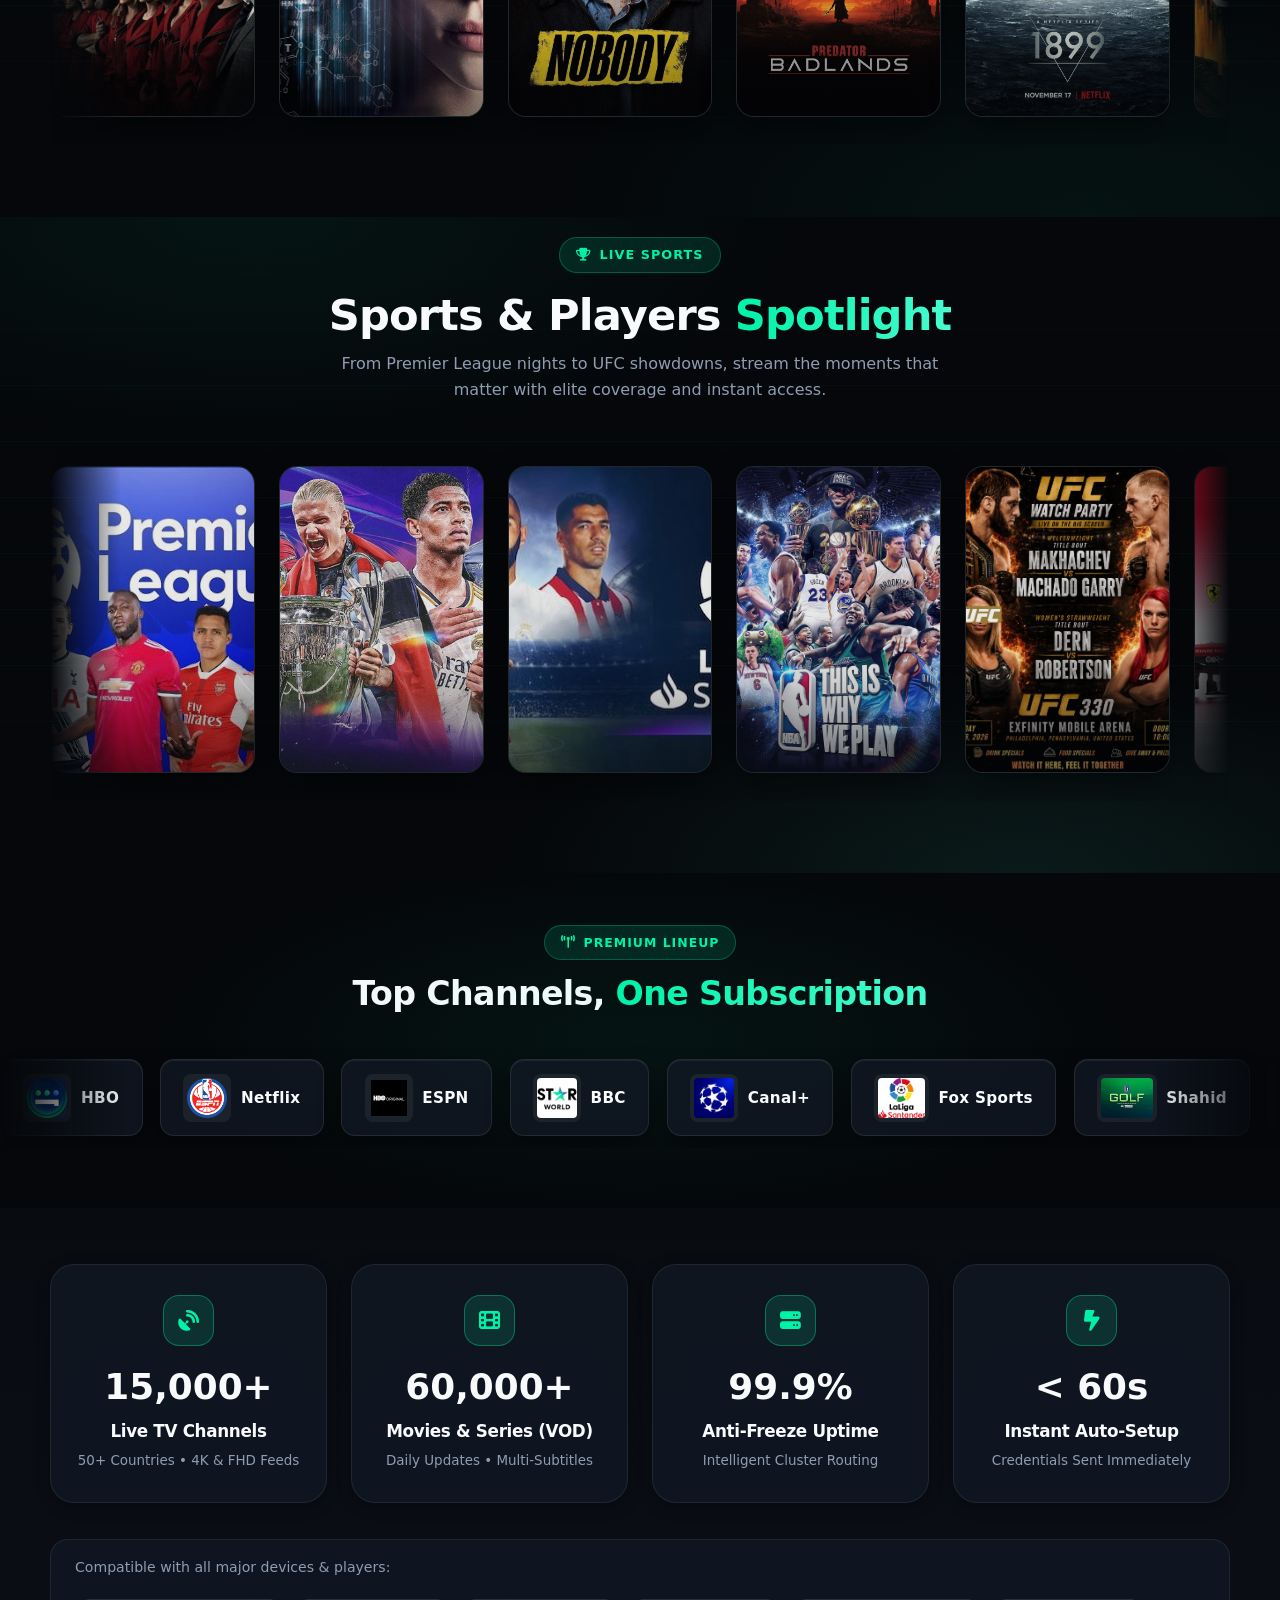
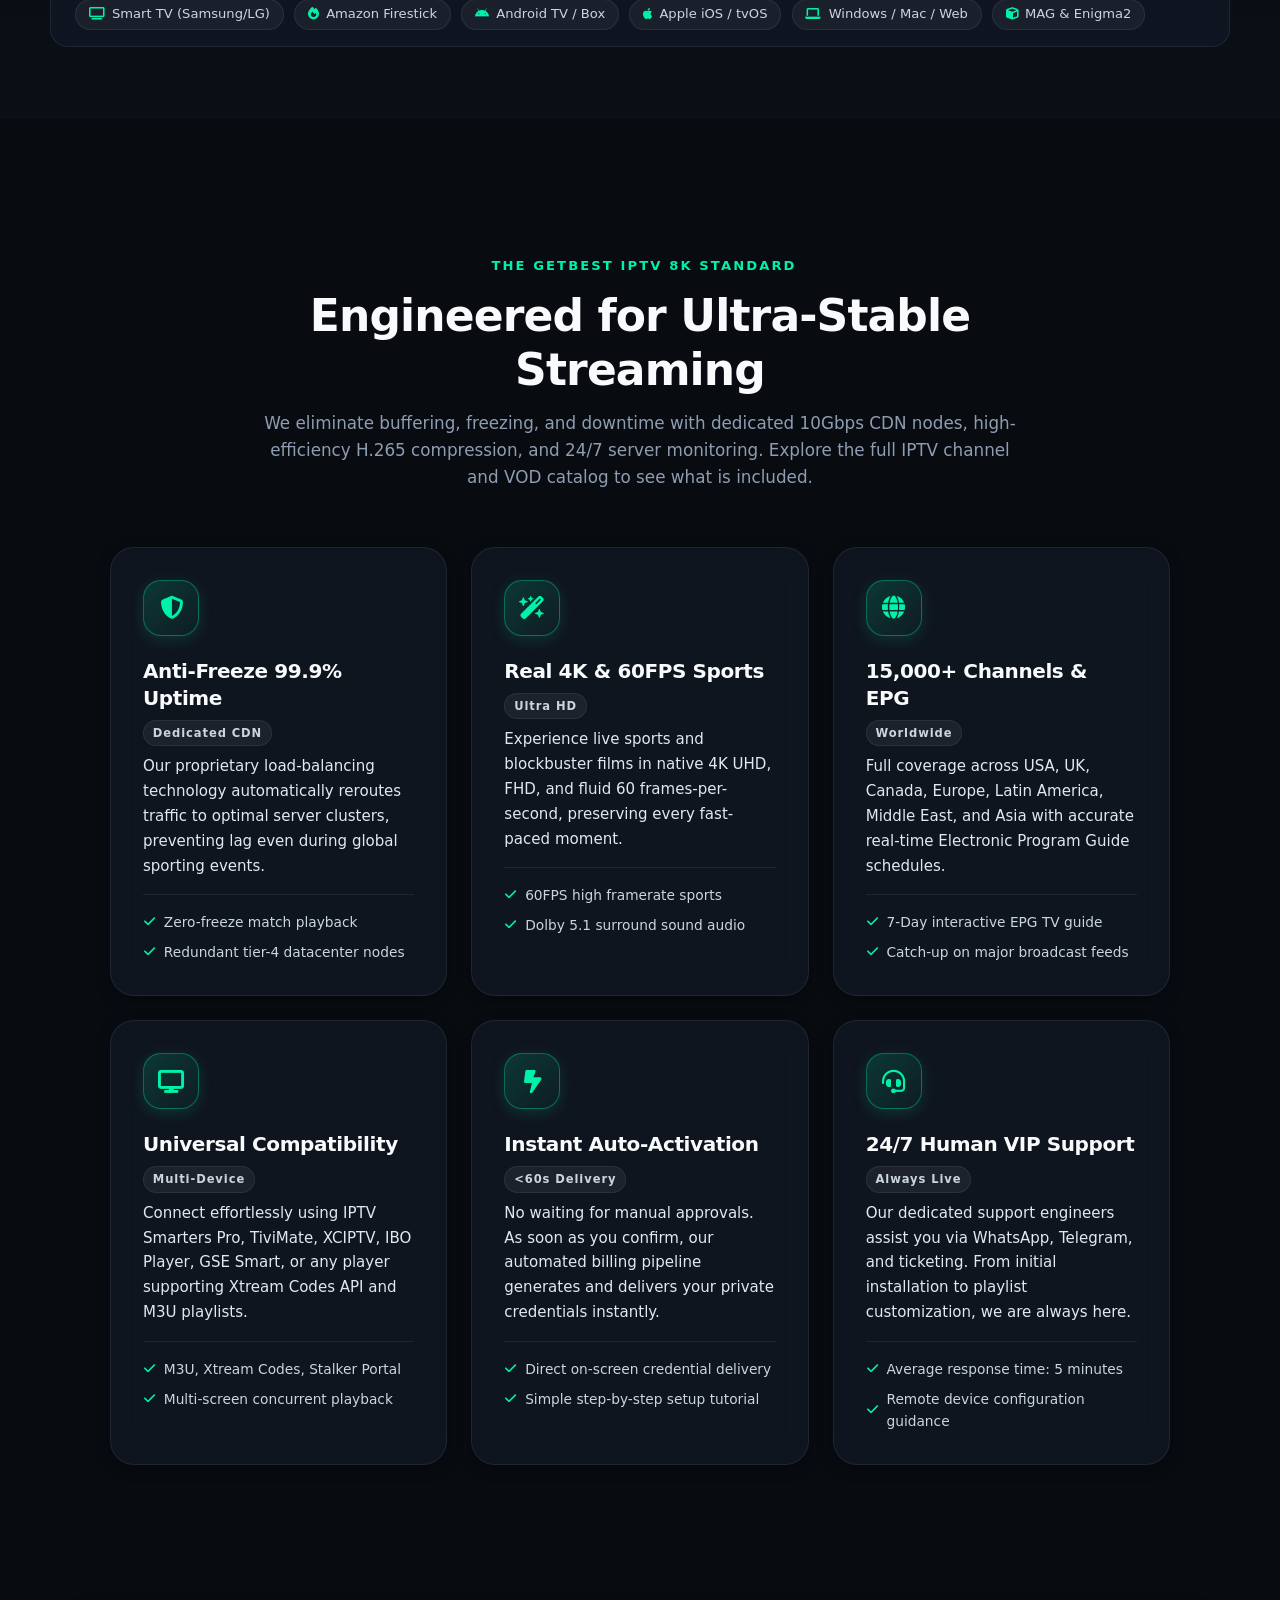
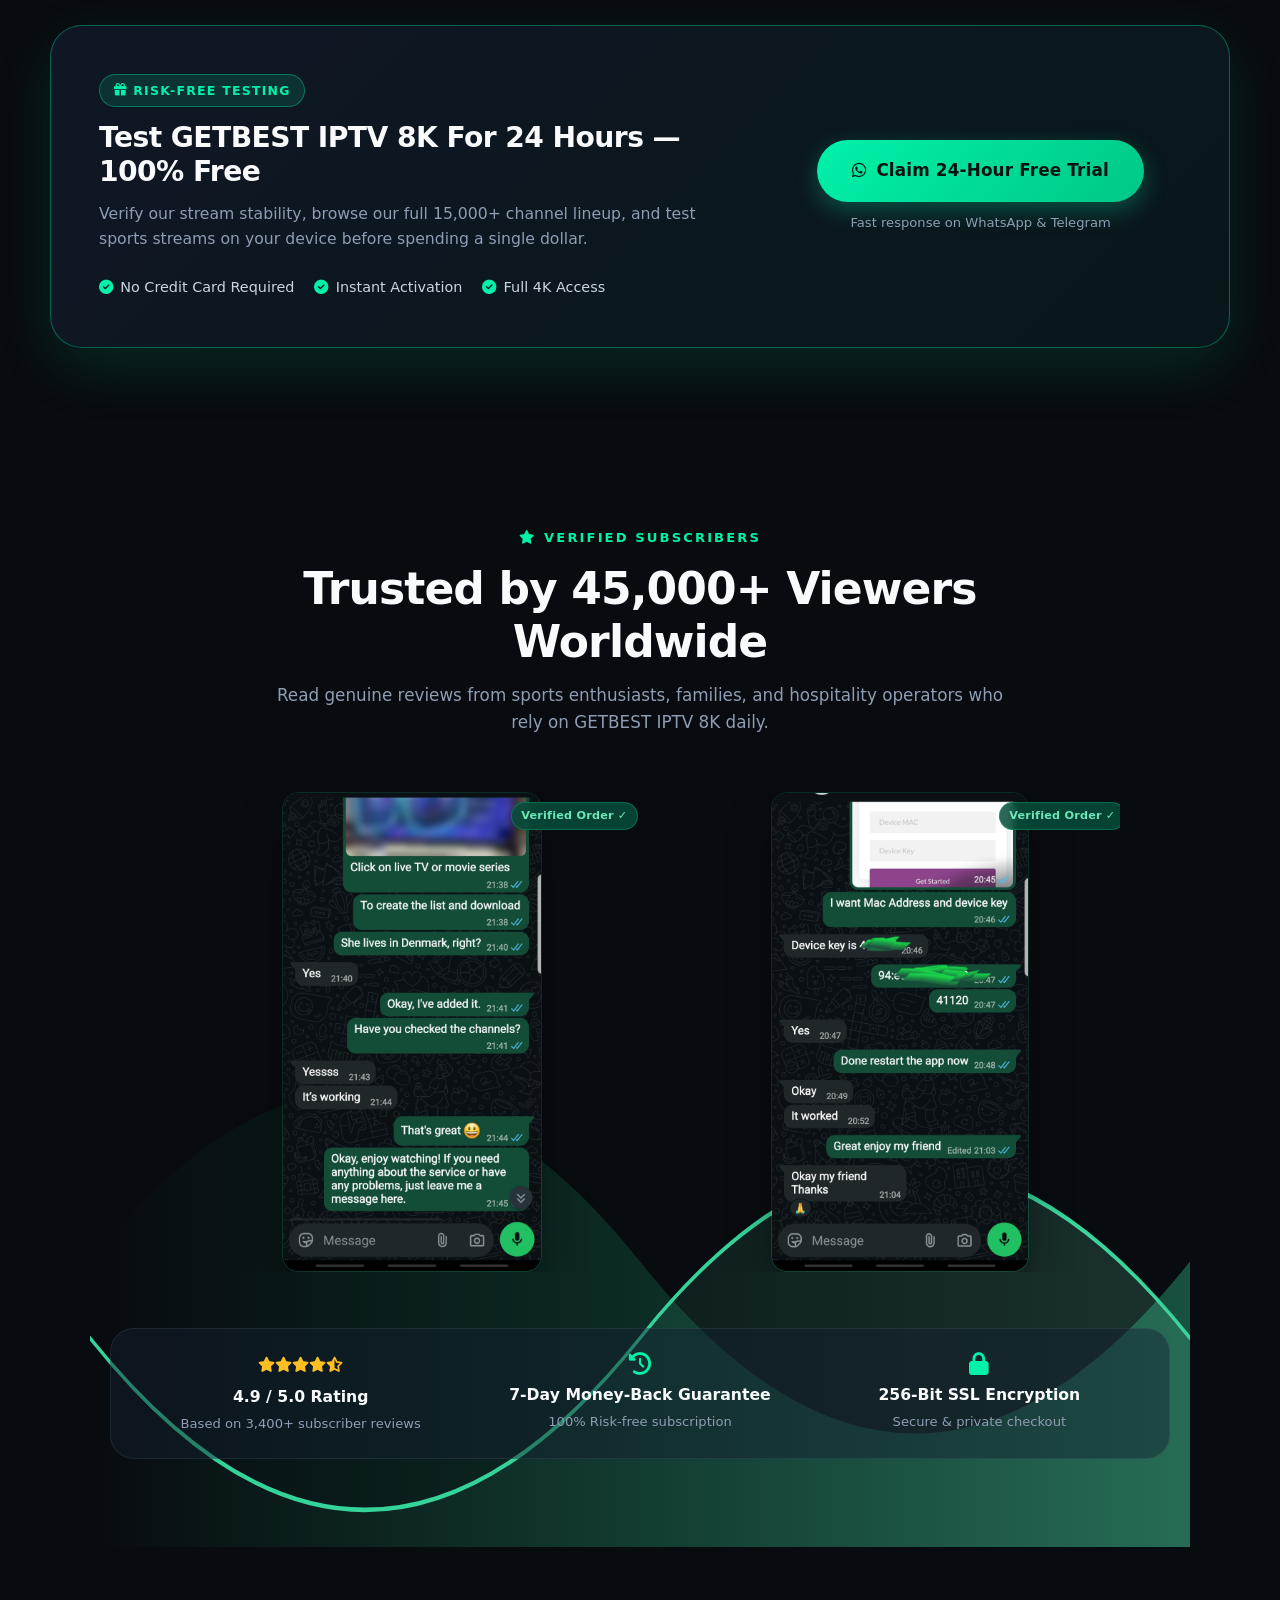
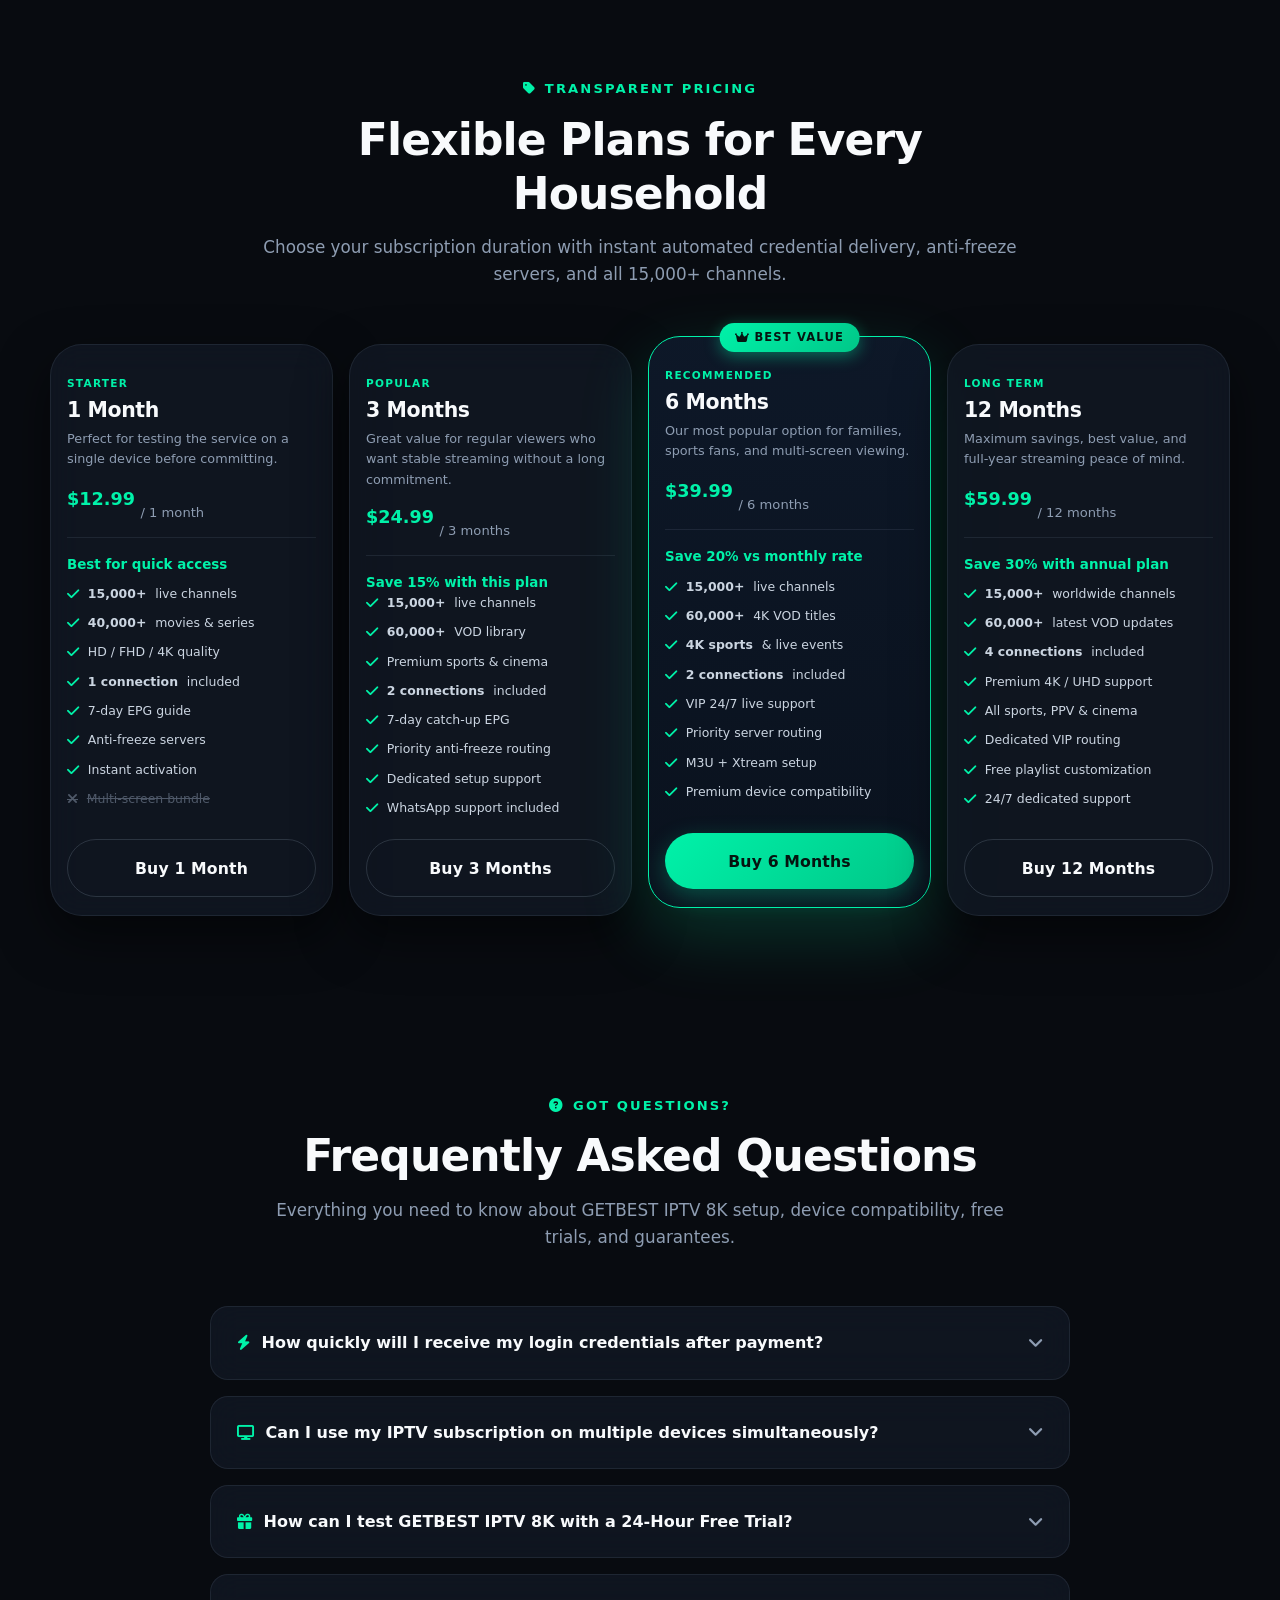
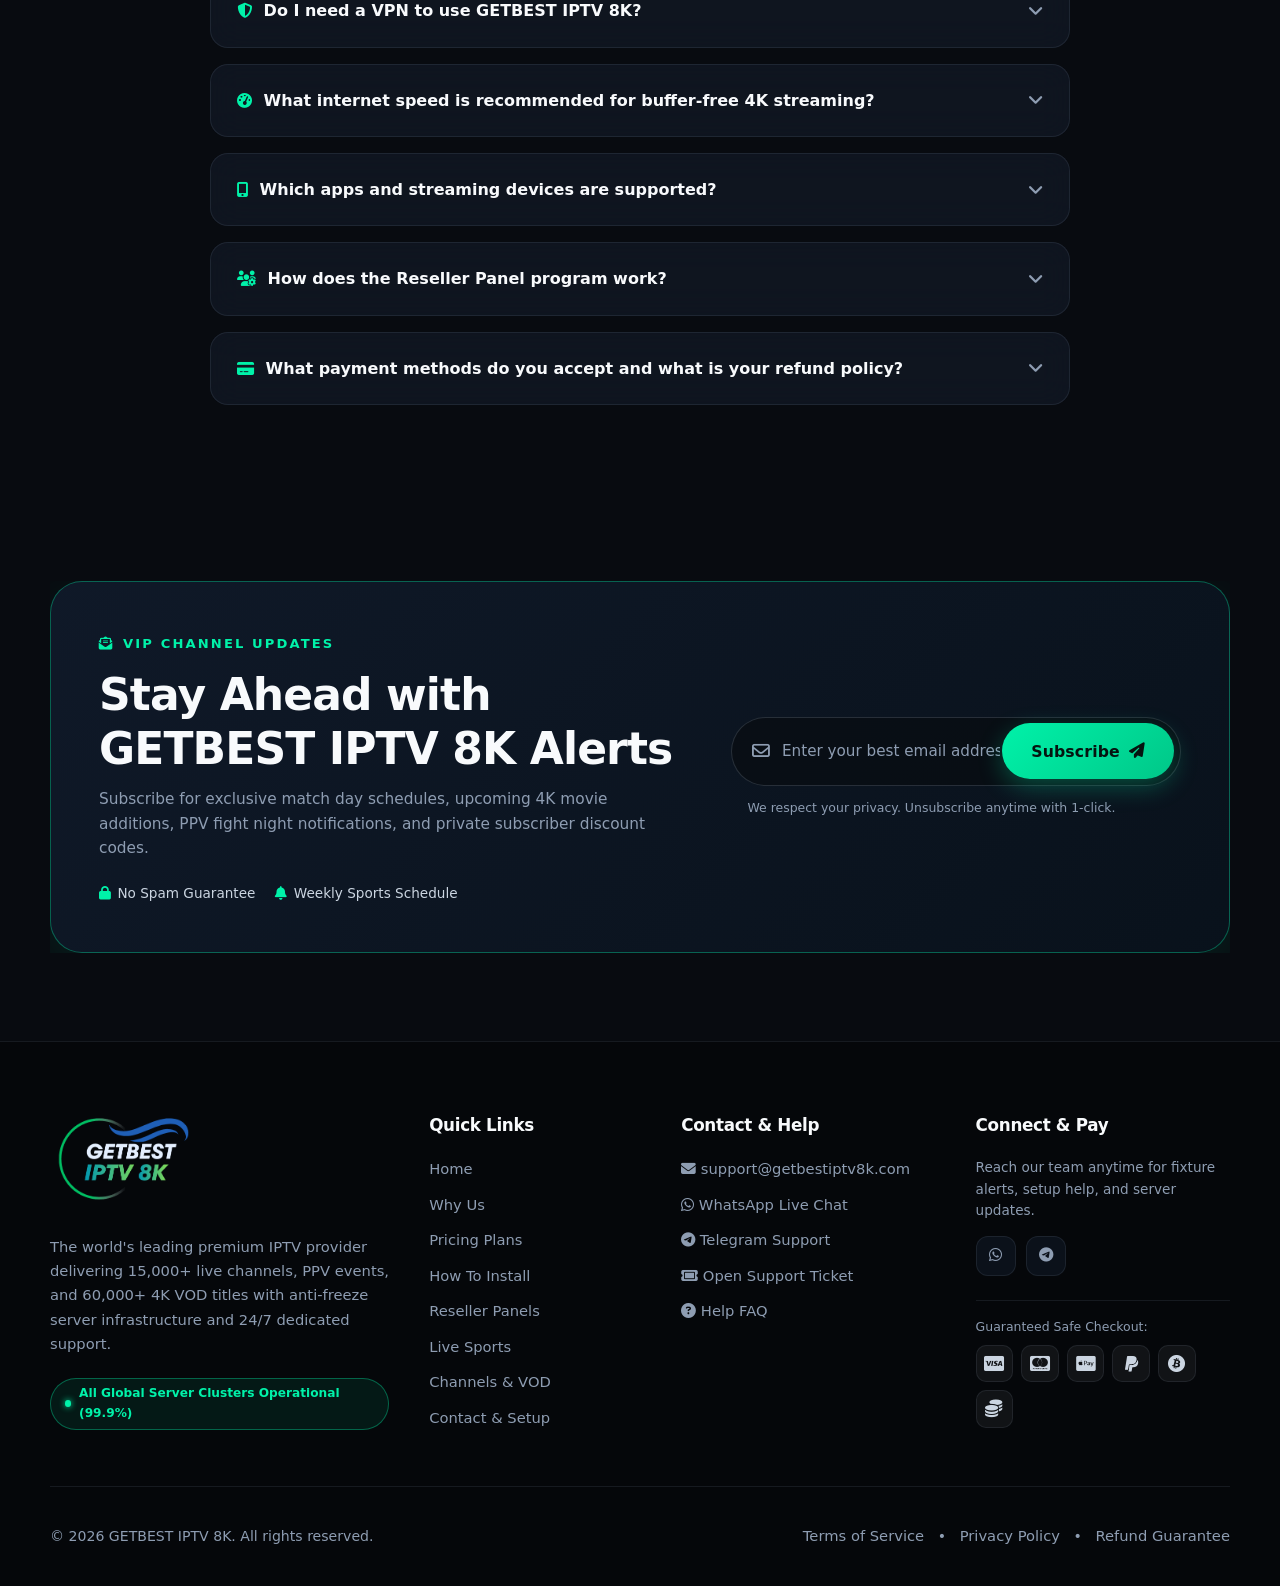
==== commit cb71779f: "Replace hero video with static family TV image for optimal LCP Co-authored-by: Copilot <223556219+Co" ====
--- a/index.html
+++ b/index.html
@@ -134,8 +134,7 @@
   }
   </script>
   <link rel="preconnect" href="https://cdnjs.cloudflare.com" crossorigin />
-  <link rel="preload" fetchpriority="high" as="image" href="assets/hero-poster-mobile.webp" type="image/webp" media="(max-width: 767px)" />
-  <link rel="preload" fetchpriority="high" as="image" href="assets/hero-poster-desktop.webp" type="image/webp" media="(min-width: 768px)" />
+  <link rel="preload" fetchpriority="high" as="image" href="assets/images/hero-family-tv.jpg" type="image/jpeg" />
   <link rel="stylesheet" href="https://cdnjs.cloudflare.com/ajax/libs/font-awesome/6.5.2/css/all.min.css" media="print" onload="this.media='all'" />
   <noscript><link rel="stylesheet" href="https://cdnjs.cloudflare.com/ajax/libs/font-awesome/6.5.2/css/all.min.css" /></noscript>
   <link rel="stylesheet" href="assets/style.css" />
@@ -202,12 +201,7 @@
       <!-- 1. HERO SECTION -->
       <section class="hero" id="home">
         <div class="hero-background" aria-hidden="true">
-          <video autoplay muted loop playsinline preload="none" poster="assets/hero-poster-desktop.webp" class="background-video desktop-video">
-            <source src="assets/stadium-desktop.mp4" type="video/mp4">
-          </video>
-          <video autoplay muted loop playsinline preload="metadata" poster="assets/hero-poster-mobile.webp" class="background-video mobile-video">
-            <source src="assets/stadium-mobile.mp4" type="video/mp4">
-          </video>
+          <img src="assets/images/hero-family-tv.jpg" alt="" class="hero-image" fetchpriority="high" loading="eager" decoding="async">
         </div>
         <div class="hero-overlay"></div>
         <div class="container hero-content">
--- a/assets/style.css
+++ b/assets/style.css
@@ -595,6 +595,16 @@
   margin: 0;
   padding: 0;
   border: 0;
+  display: block;
+  pointer-events: none;
+}
+
+.hero-background img.hero-image {
+  position: absolute;
+  inset: 0;
+  width: 100%;
+  height: 100%;
+  object-fit: cover;
   display: block;
   pointer-events: none;
 }
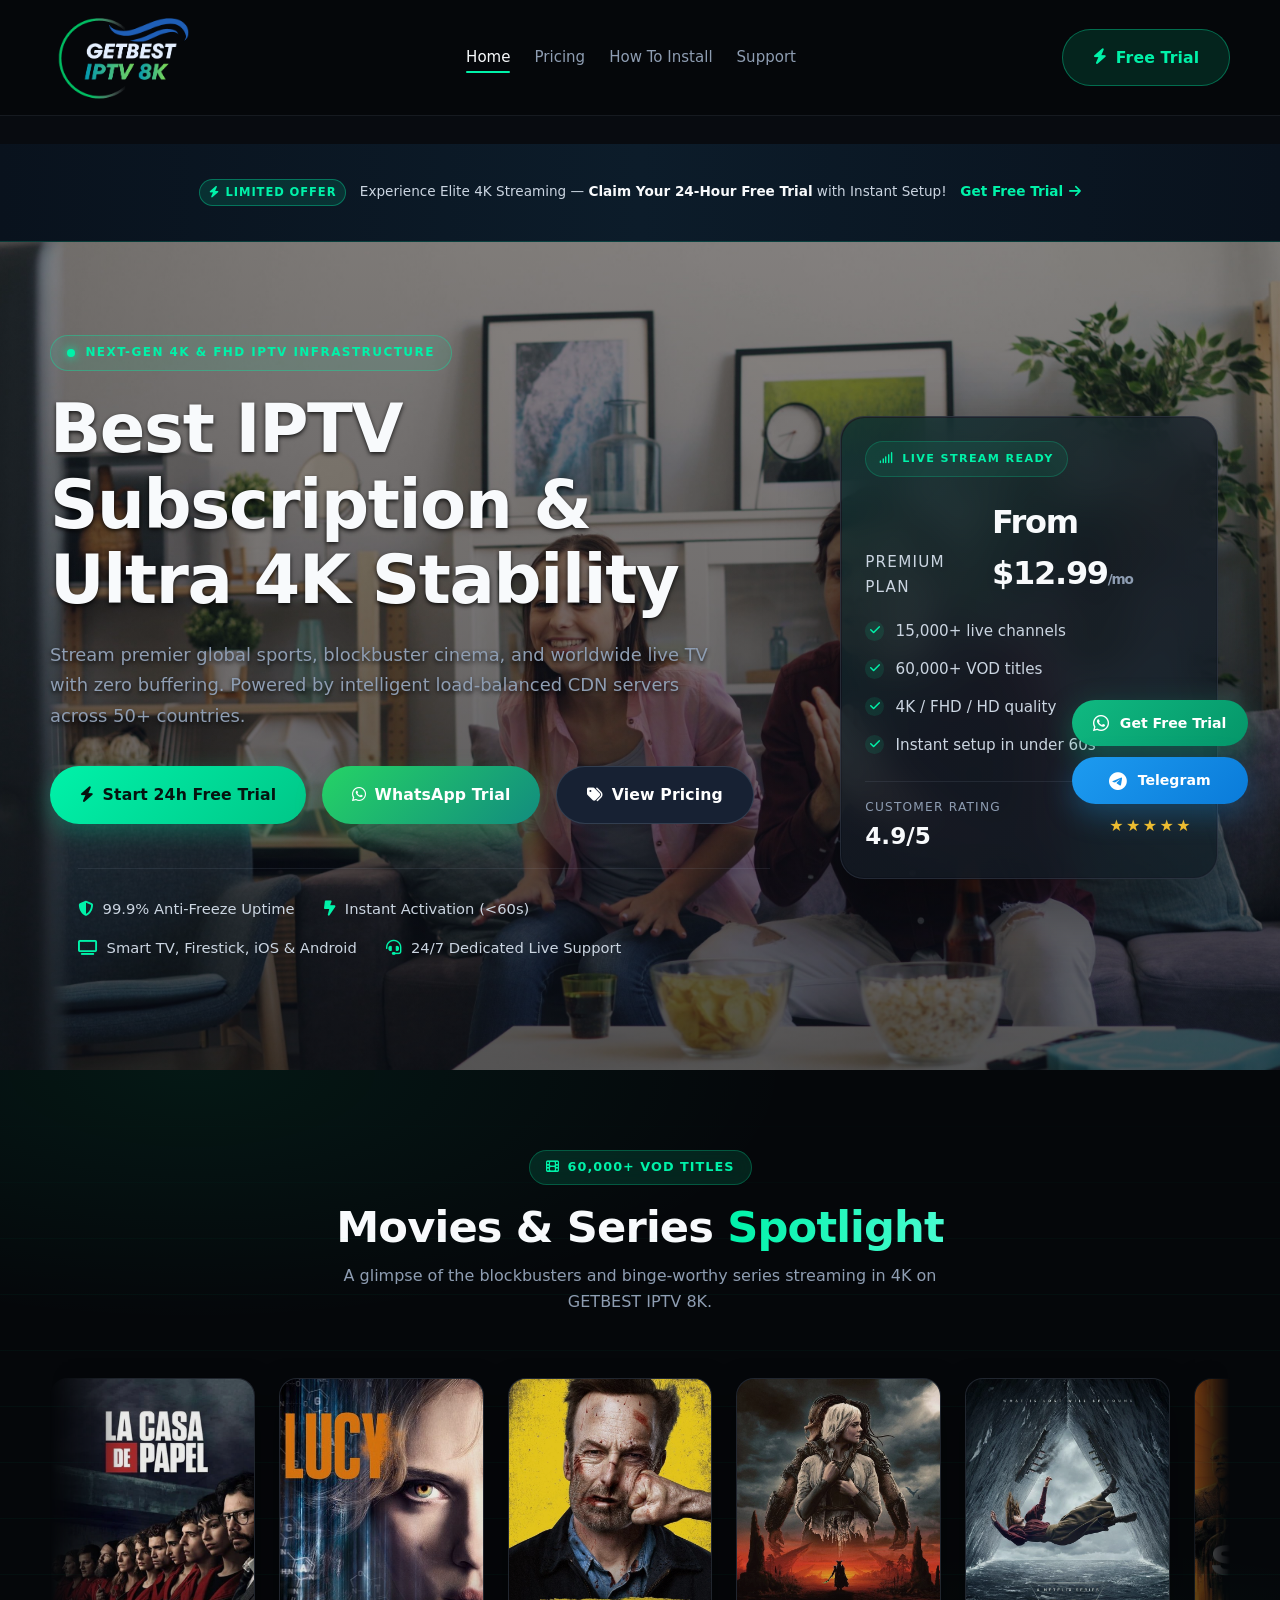
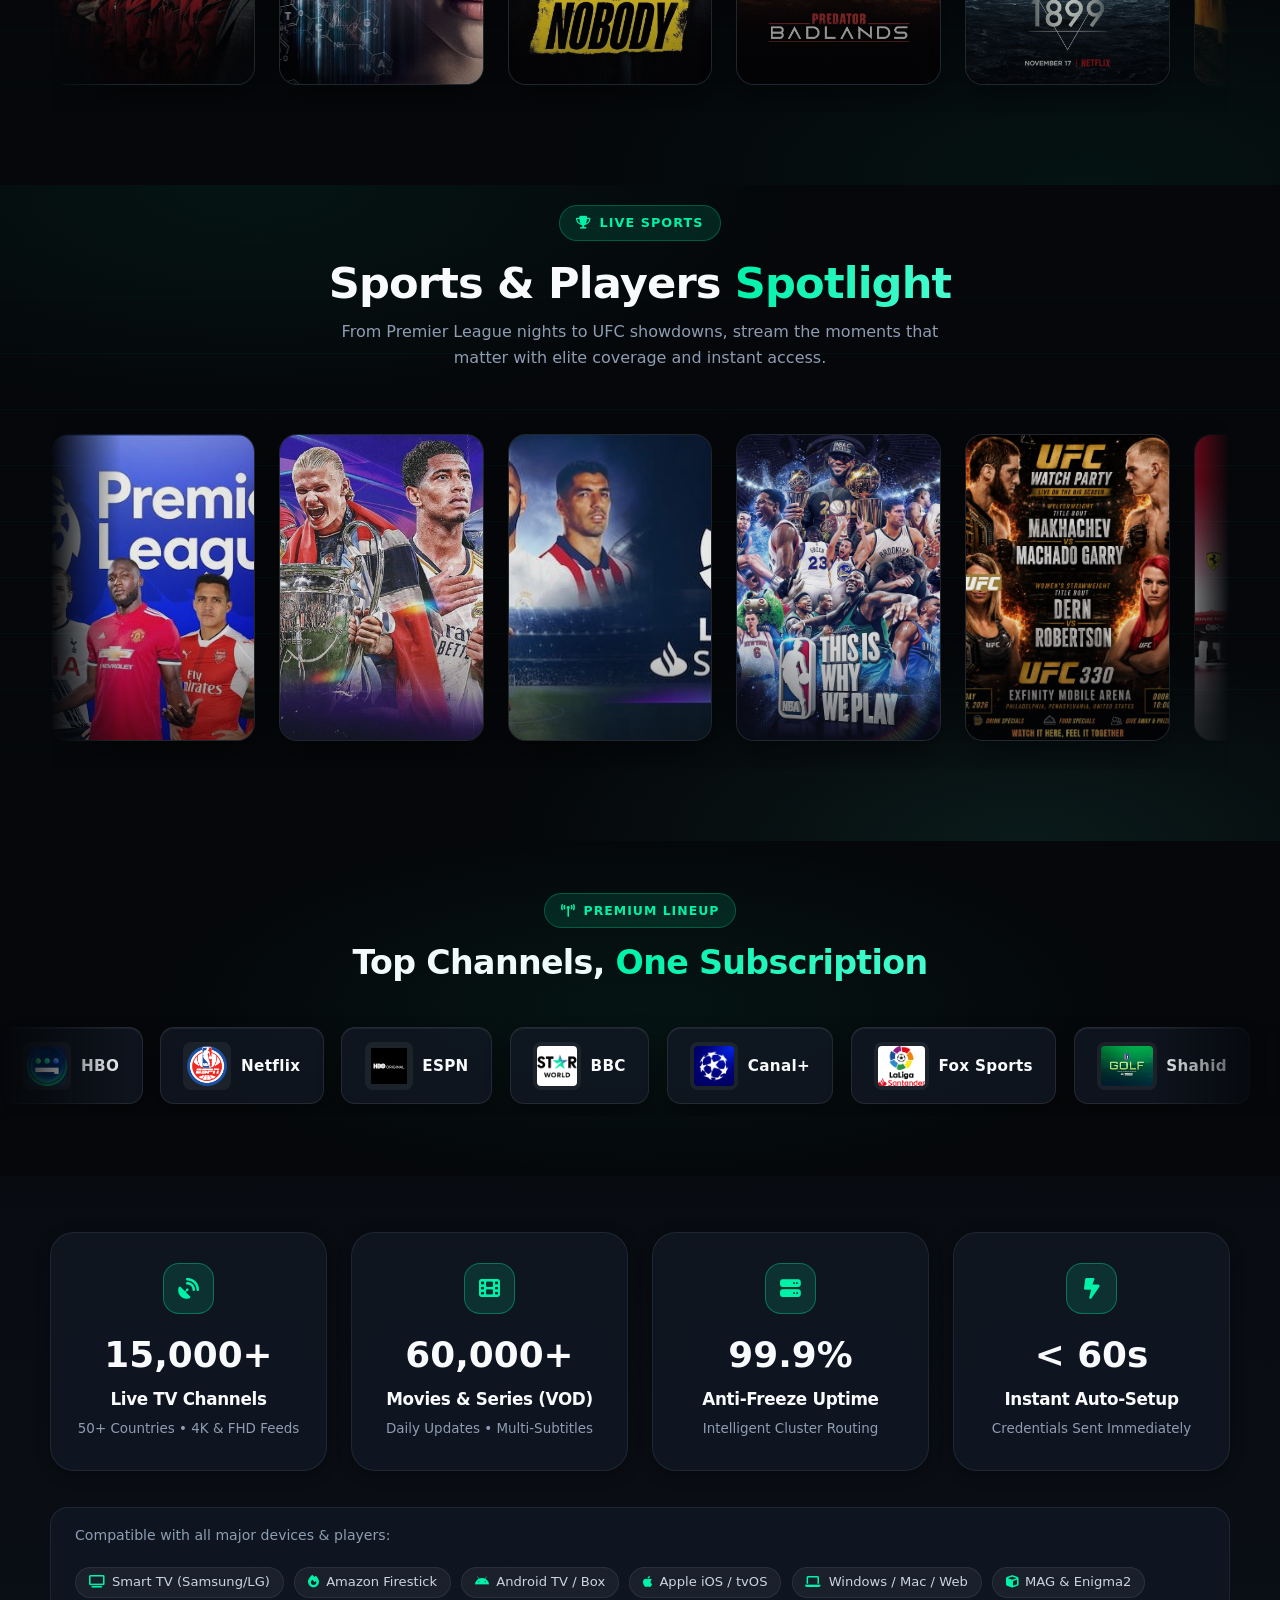
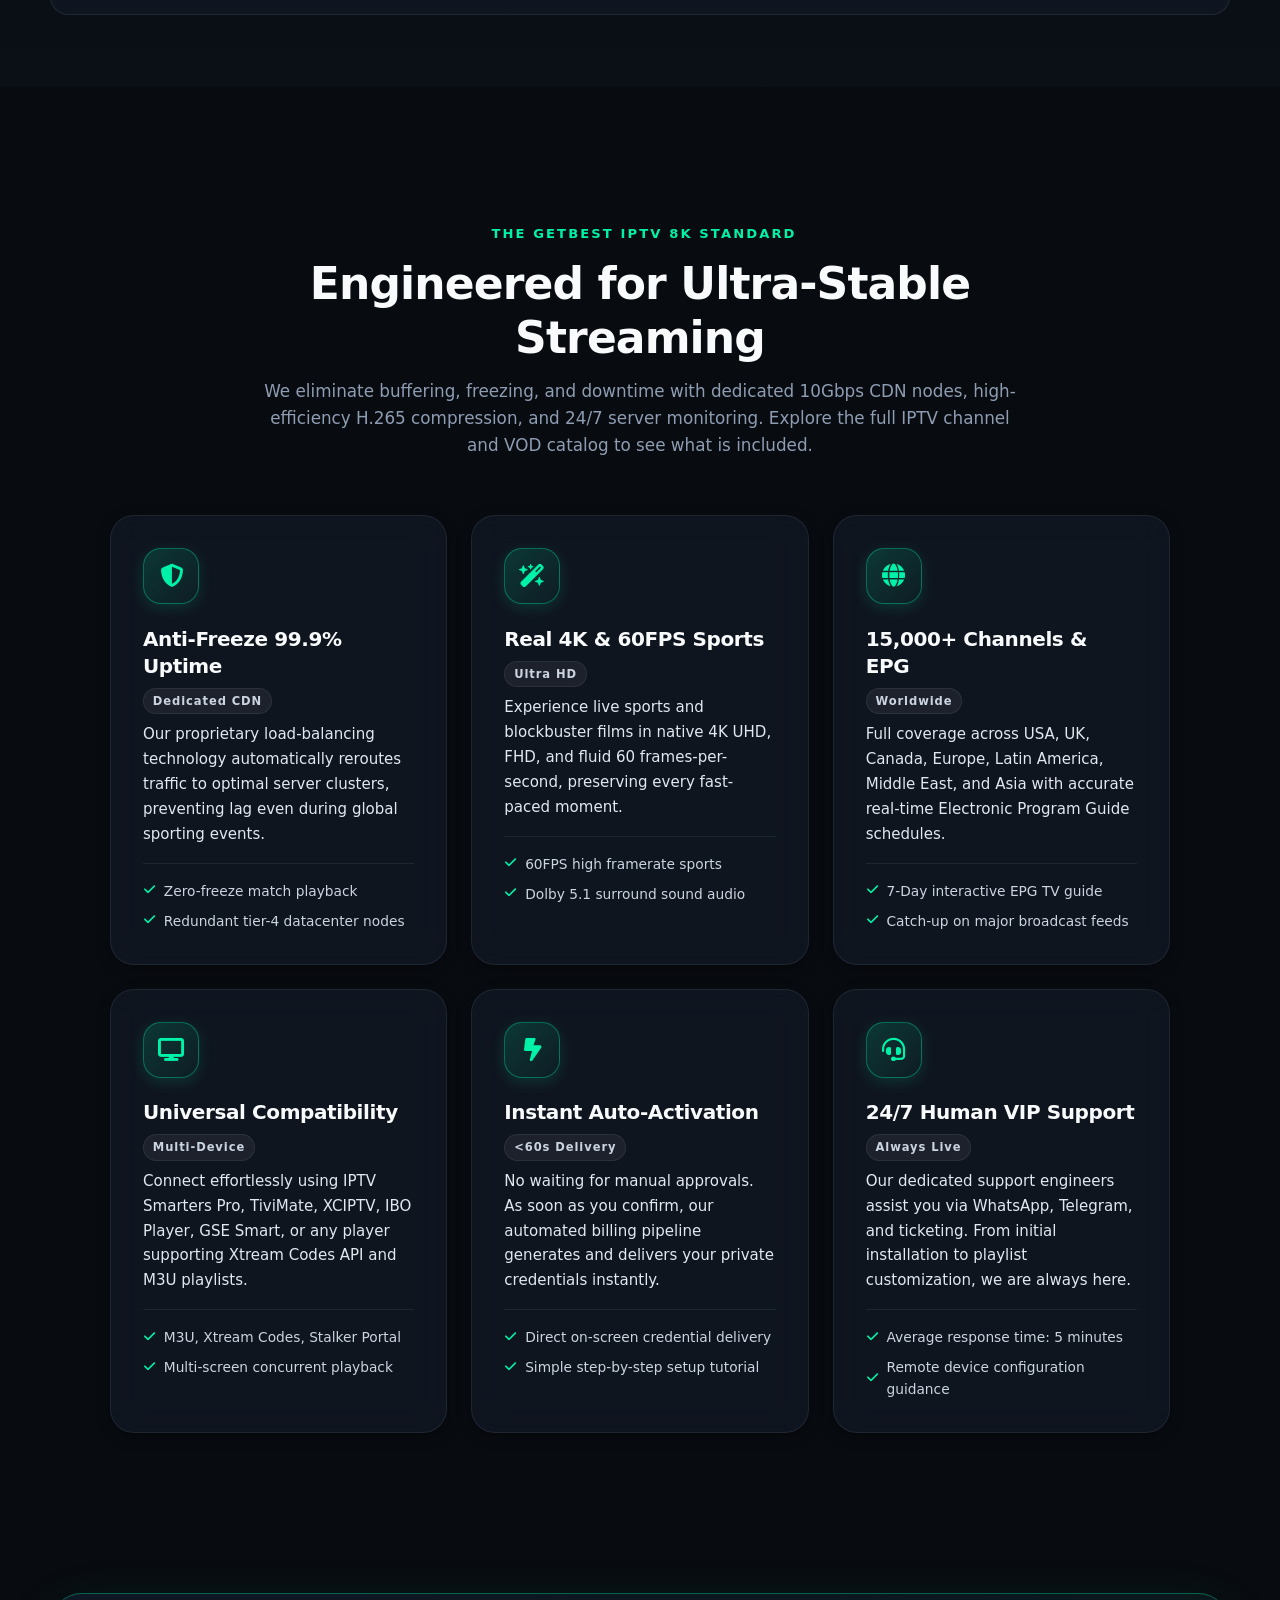
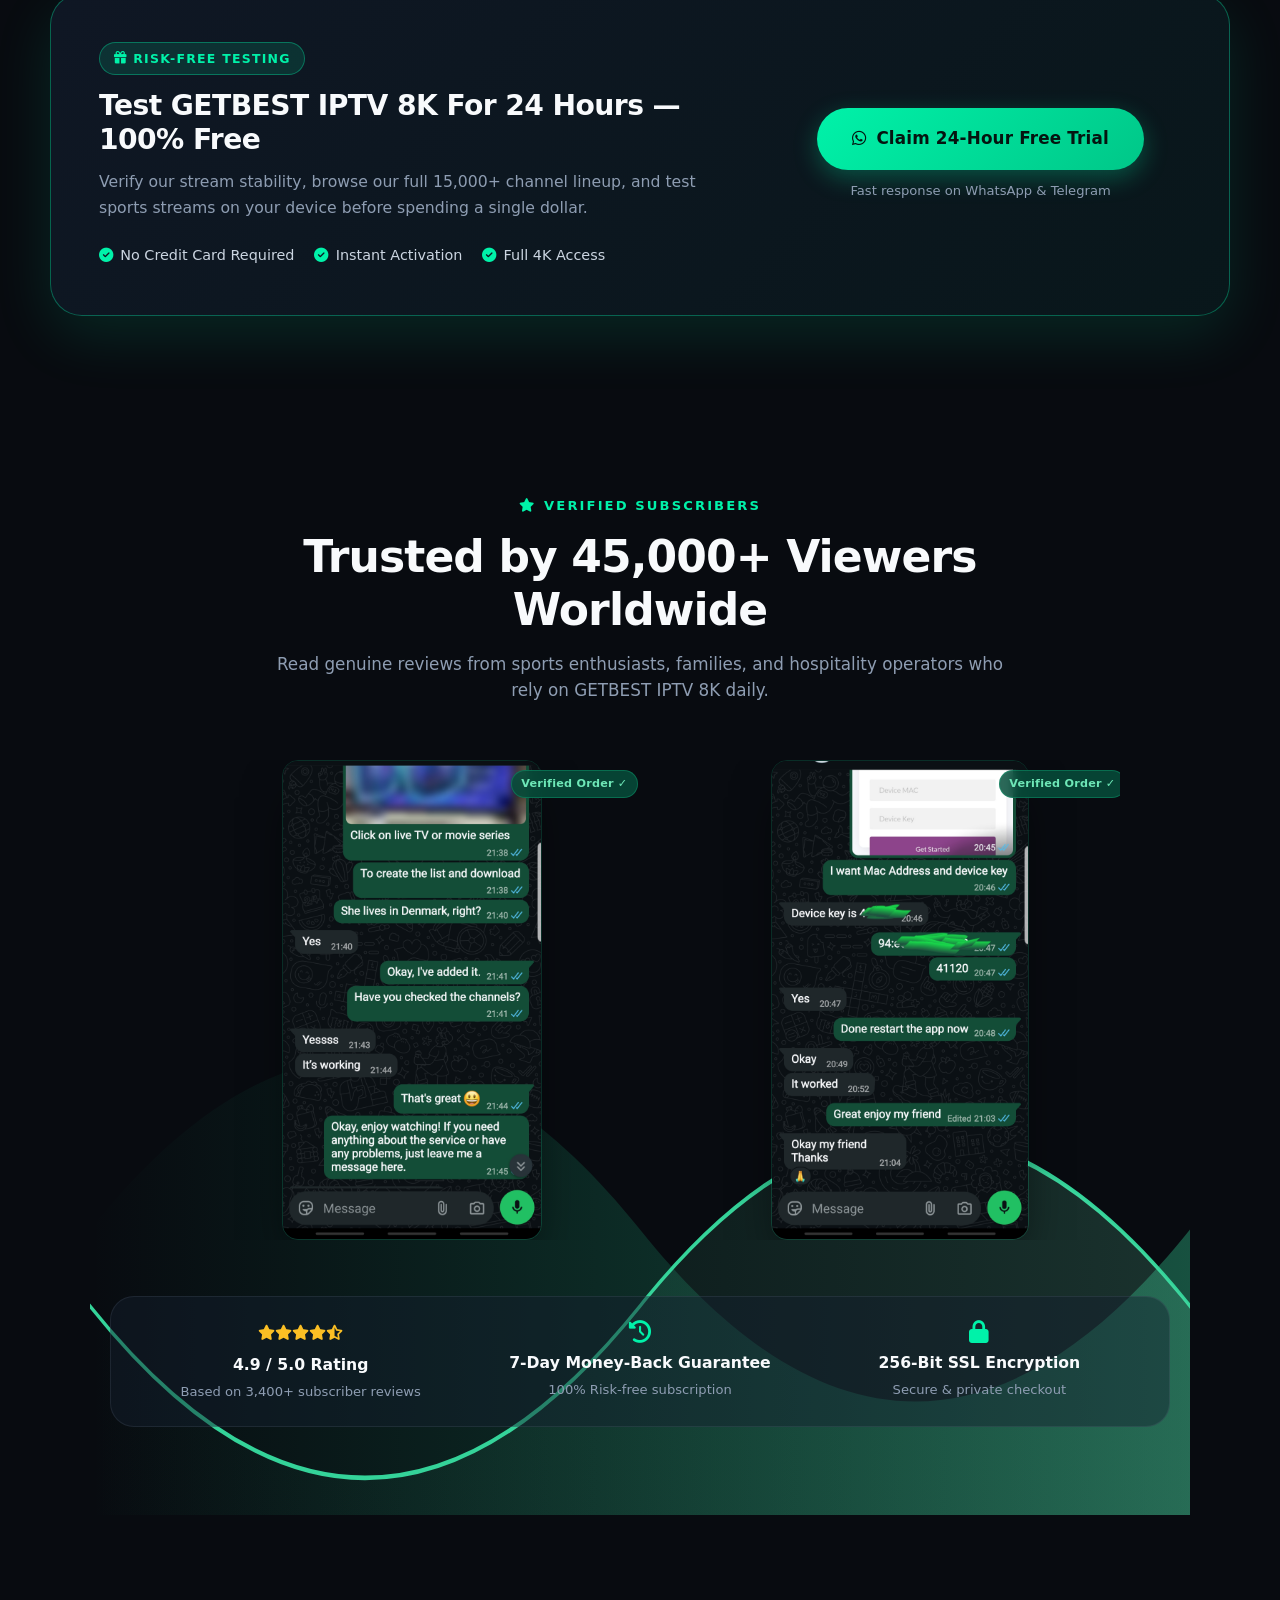
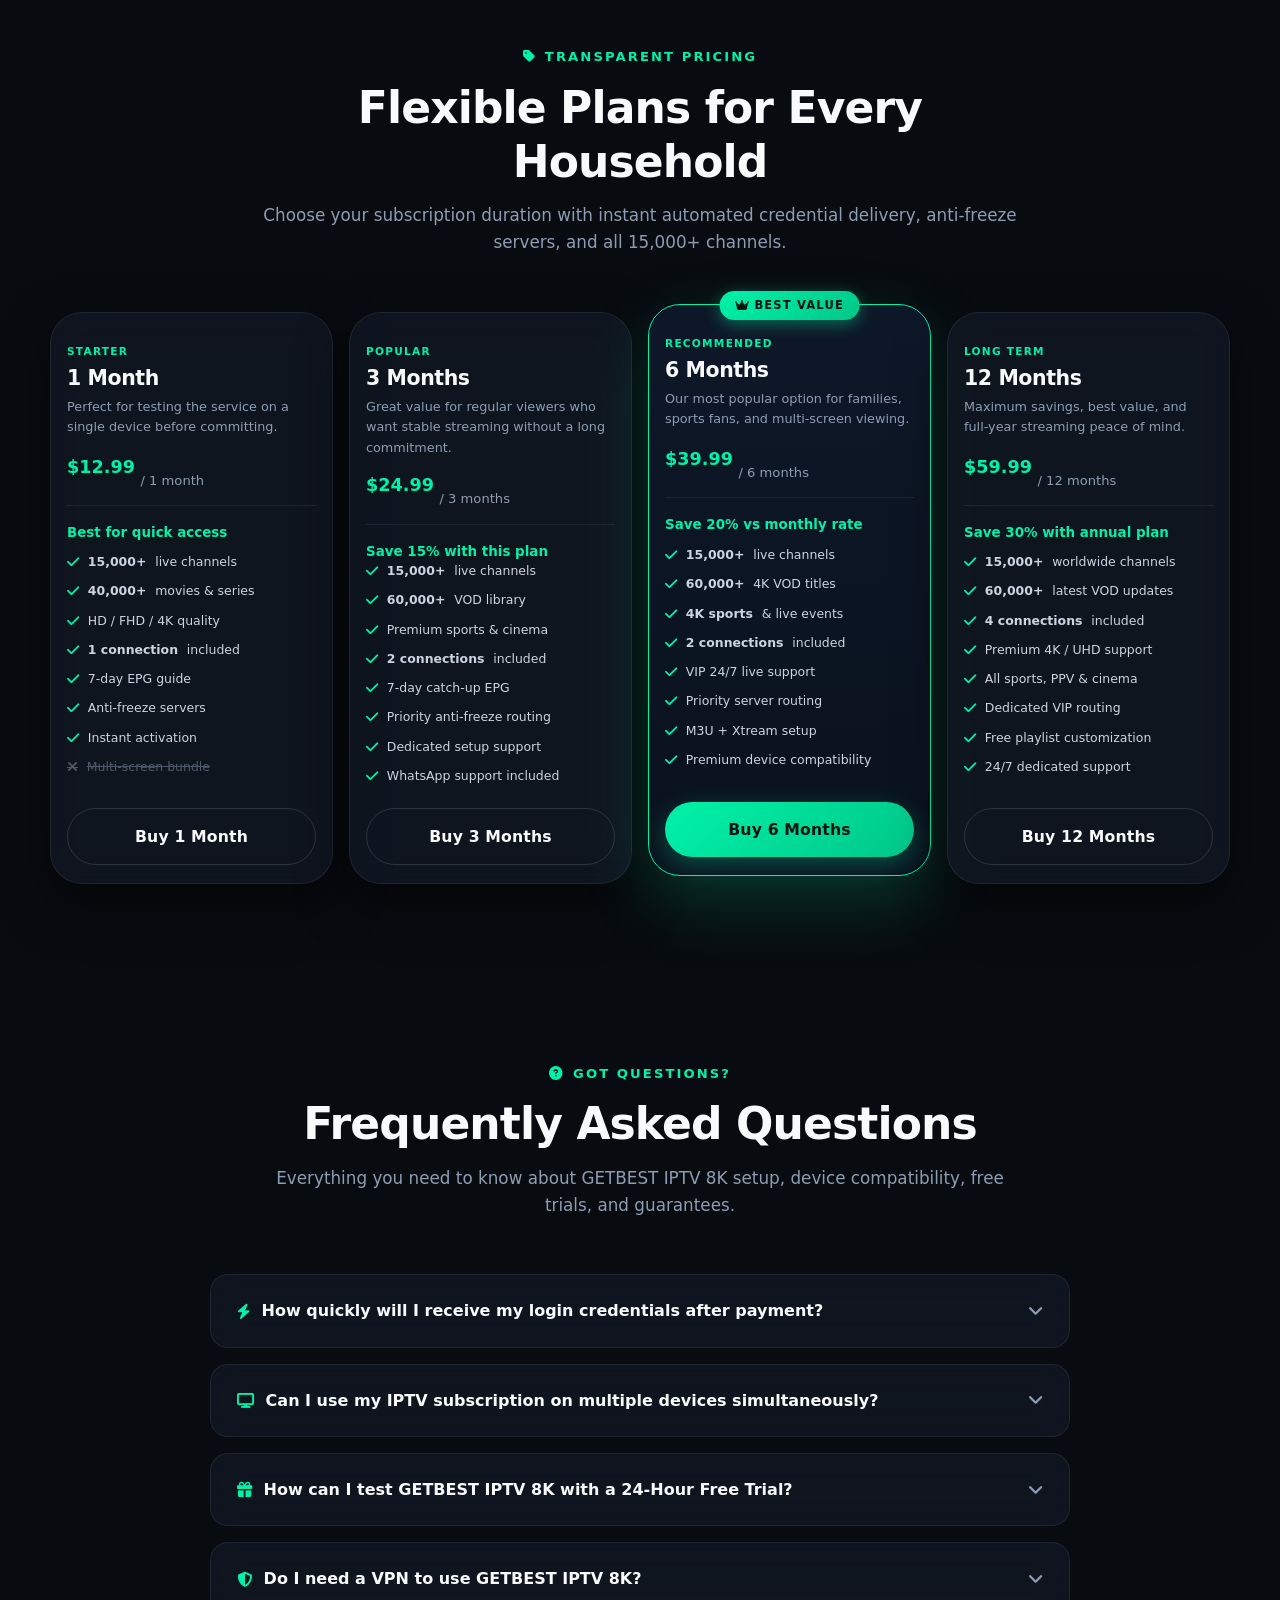
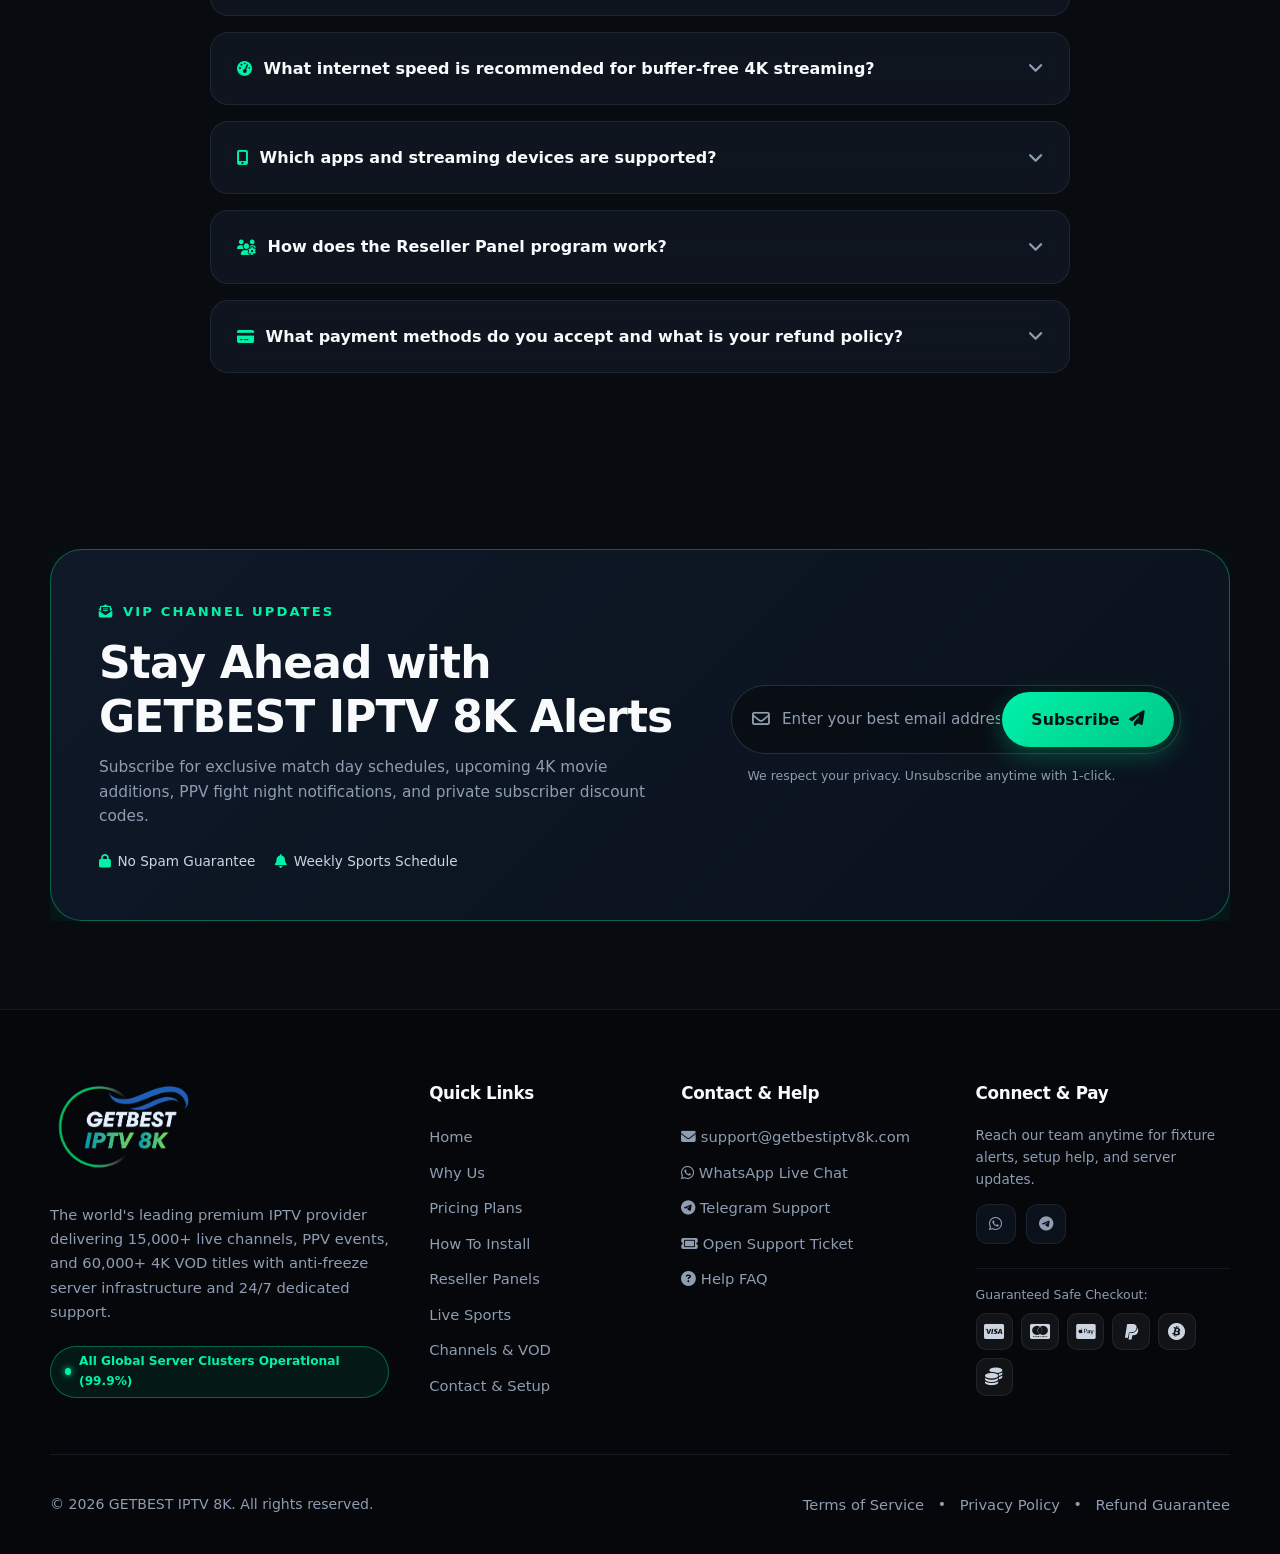
==== commit fd5d43a0: "Optimize On-Page SEO title, meta description, and headings Co-authored-by: Copilot <223556219+Copilo" ====
--- a/index.html
+++ b/index.html
@@ -4,9 +4,9 @@
 <head>
   <meta charset="UTF-8" />
   <meta name="viewport" content="width=device-width, initial-scale=1.0" />
-  <meta name="description" content="Stream over 20,000+ live TV channels & VOD in 4K/8K quality. No buffering, 99.9% uptime, free test available. Compatible with Firestick, Smart TV & Android." />
+  <meta name="description" content="Best IPTV subscription with 4K streaming, 15,000+ live channels & instant setup. Works on Firestick, Smart TV & Android. Free 24h trial." />
   <meta name="keywords" content="best IPTV subscription, 4K IPTV, live TV streaming, IPTV free trial, sports IPTV, Firestick IPTV, Smart TV IPTV, Xtream Codes IPTV, M3U playlist, IPTV reseller panel" />
-  <title>Get Best IPTV 8K | High-Quality Channels & Instant Setup</title>
+  <title>Best IPTV Subscription 2026 | 4K IPTV & Live Channels</title>
  
 <link rel="icon" type="image/png" href="/Favicon/favicon-96x96.png" sizes="96x96" />
 <link rel="icon" type="image/svg+xml" href="/Favicon/favicon.svg" />
@@ -210,7 +210,7 @@
               <span class="pulse-dot"></span>
               <span>NEXT-GEN 4K & FHD IPTV INFRASTRUCTURE</span>
             </div>
-            <h1>Best IPTV Subscription — Ultra 4K Stability & 15,000+ Channels</h1>
+            <h1>Best IPTV Subscription & Ultra 4K Stability</h1>
             <p class="hero-text">
               Stream premier global sports, blockbuster cinema, and worldwide live TV with zero buffering. Powered by
               intelligent load-balanced CDN servers across 50+ countries.
--- a/assets/style.css
+++ b/assets/style.css
@@ -597,6 +597,15 @@
   border: 0;
   display: block;
   pointer-events: none;
+}
+
+.hero .hero-overlay {
+  background: linear-gradient(180deg, rgba(8, 11, 16, 0.45) 0%, rgba(8, 11, 16, 0.55) 55%, rgba(8, 11, 16, 0.65) 100%);
+}
+
+.hero .hero-copy h1,
+.hero .hero-copy .hero-text {
+  text-shadow: 0 2px 4px rgba(0, 0, 0, 0.8);
 }
 
 .hero-background img.hero-image {
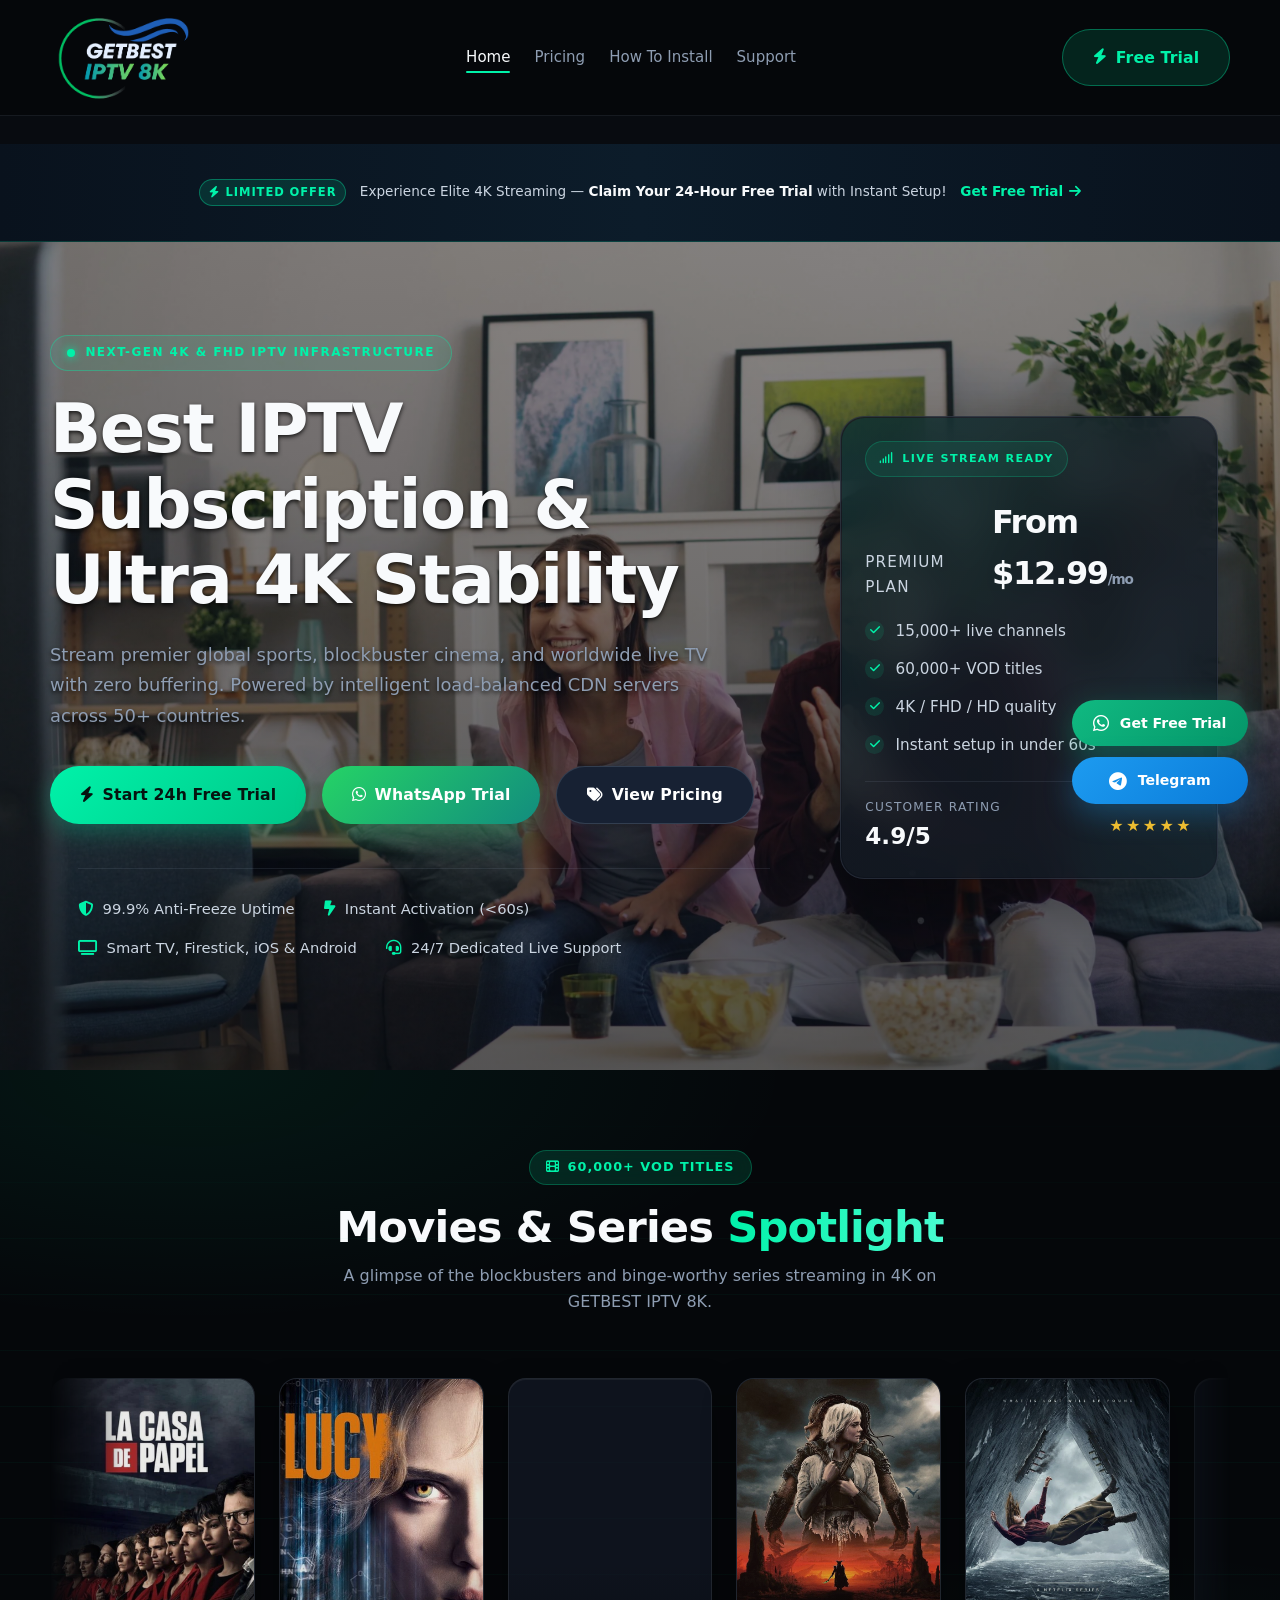
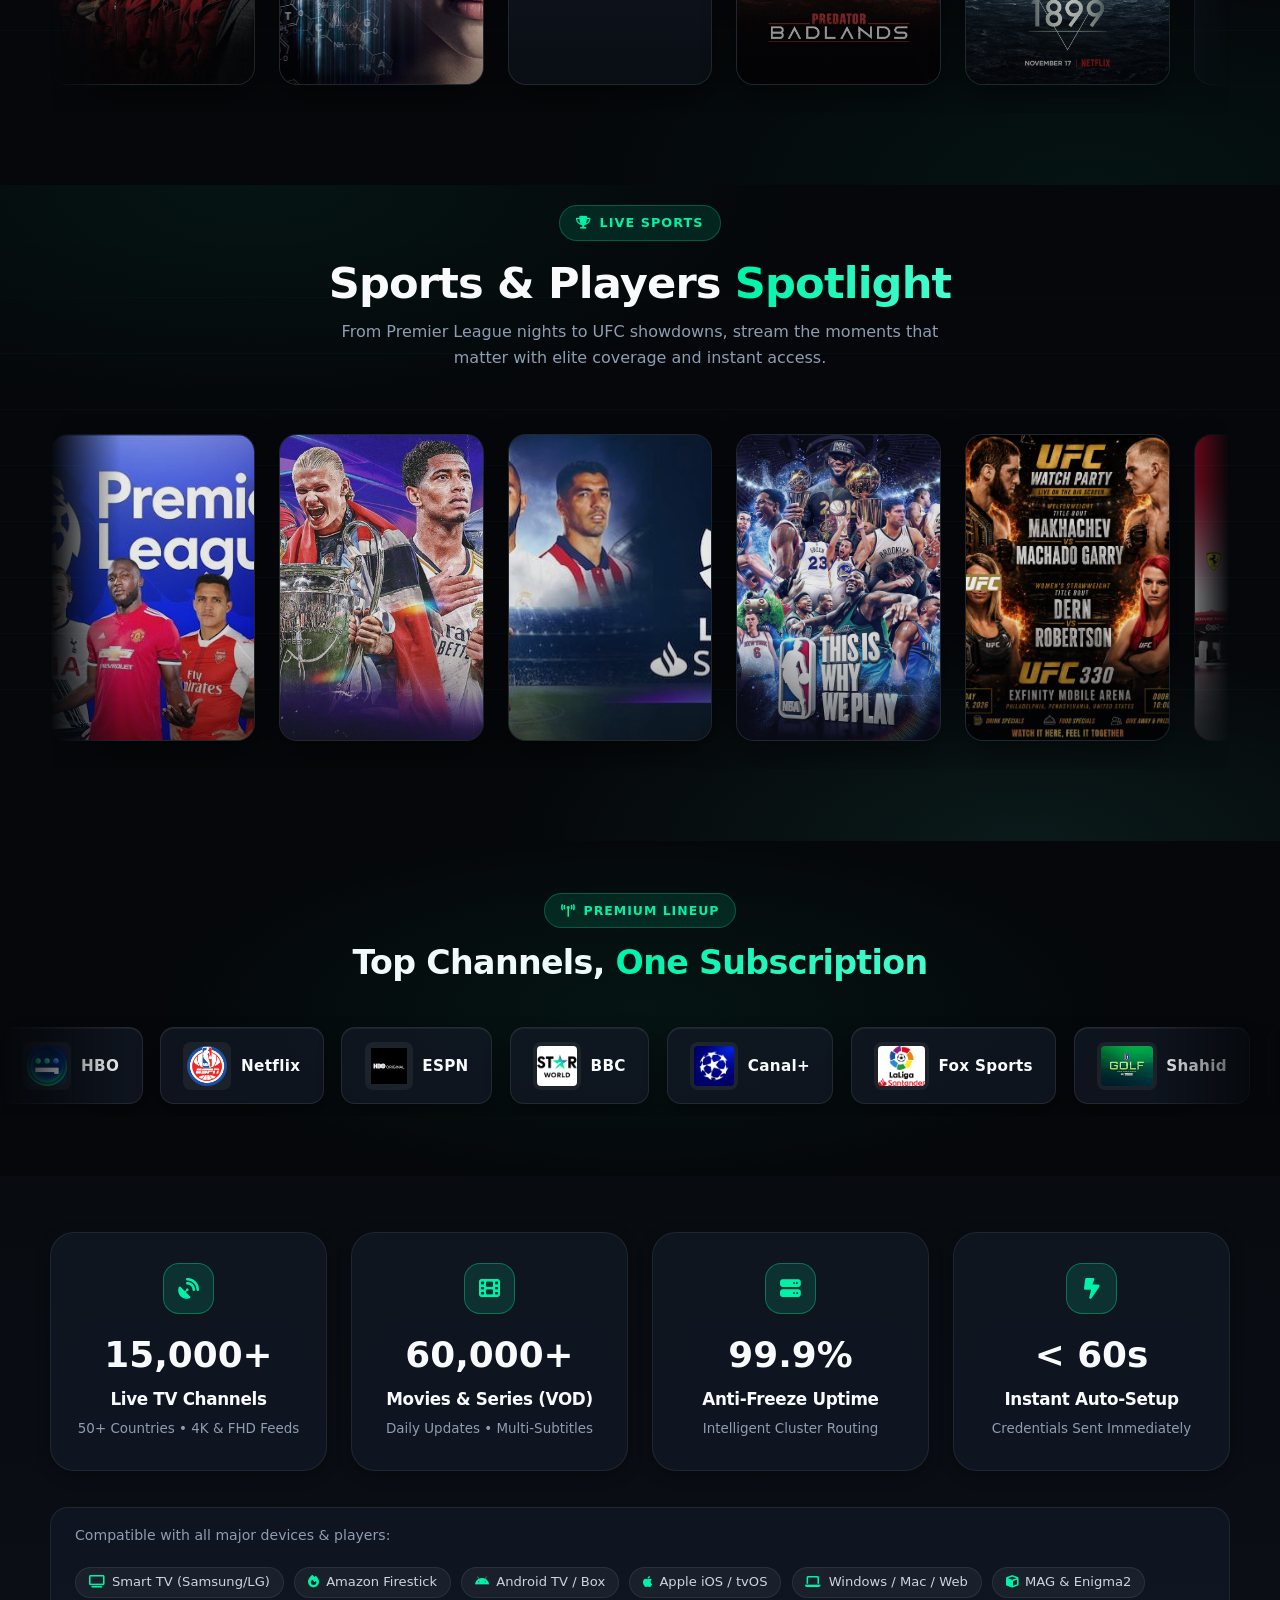
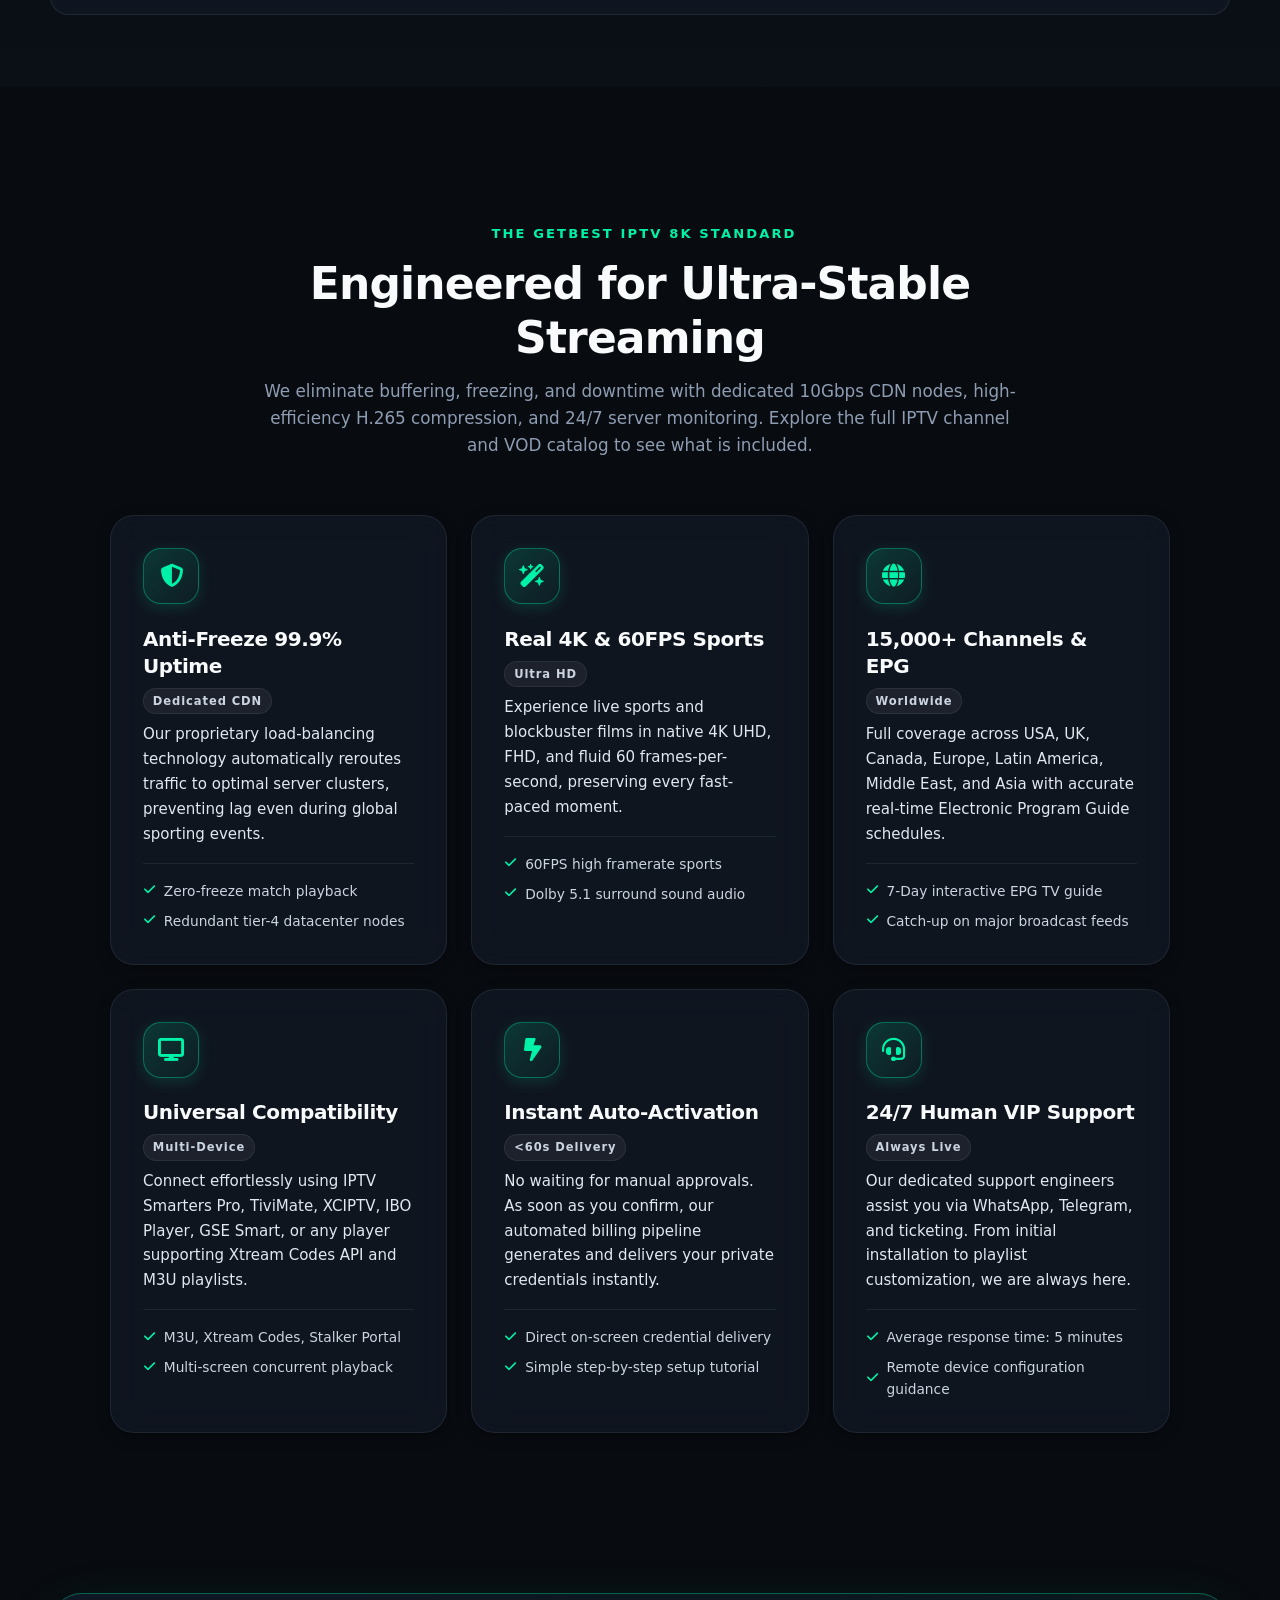
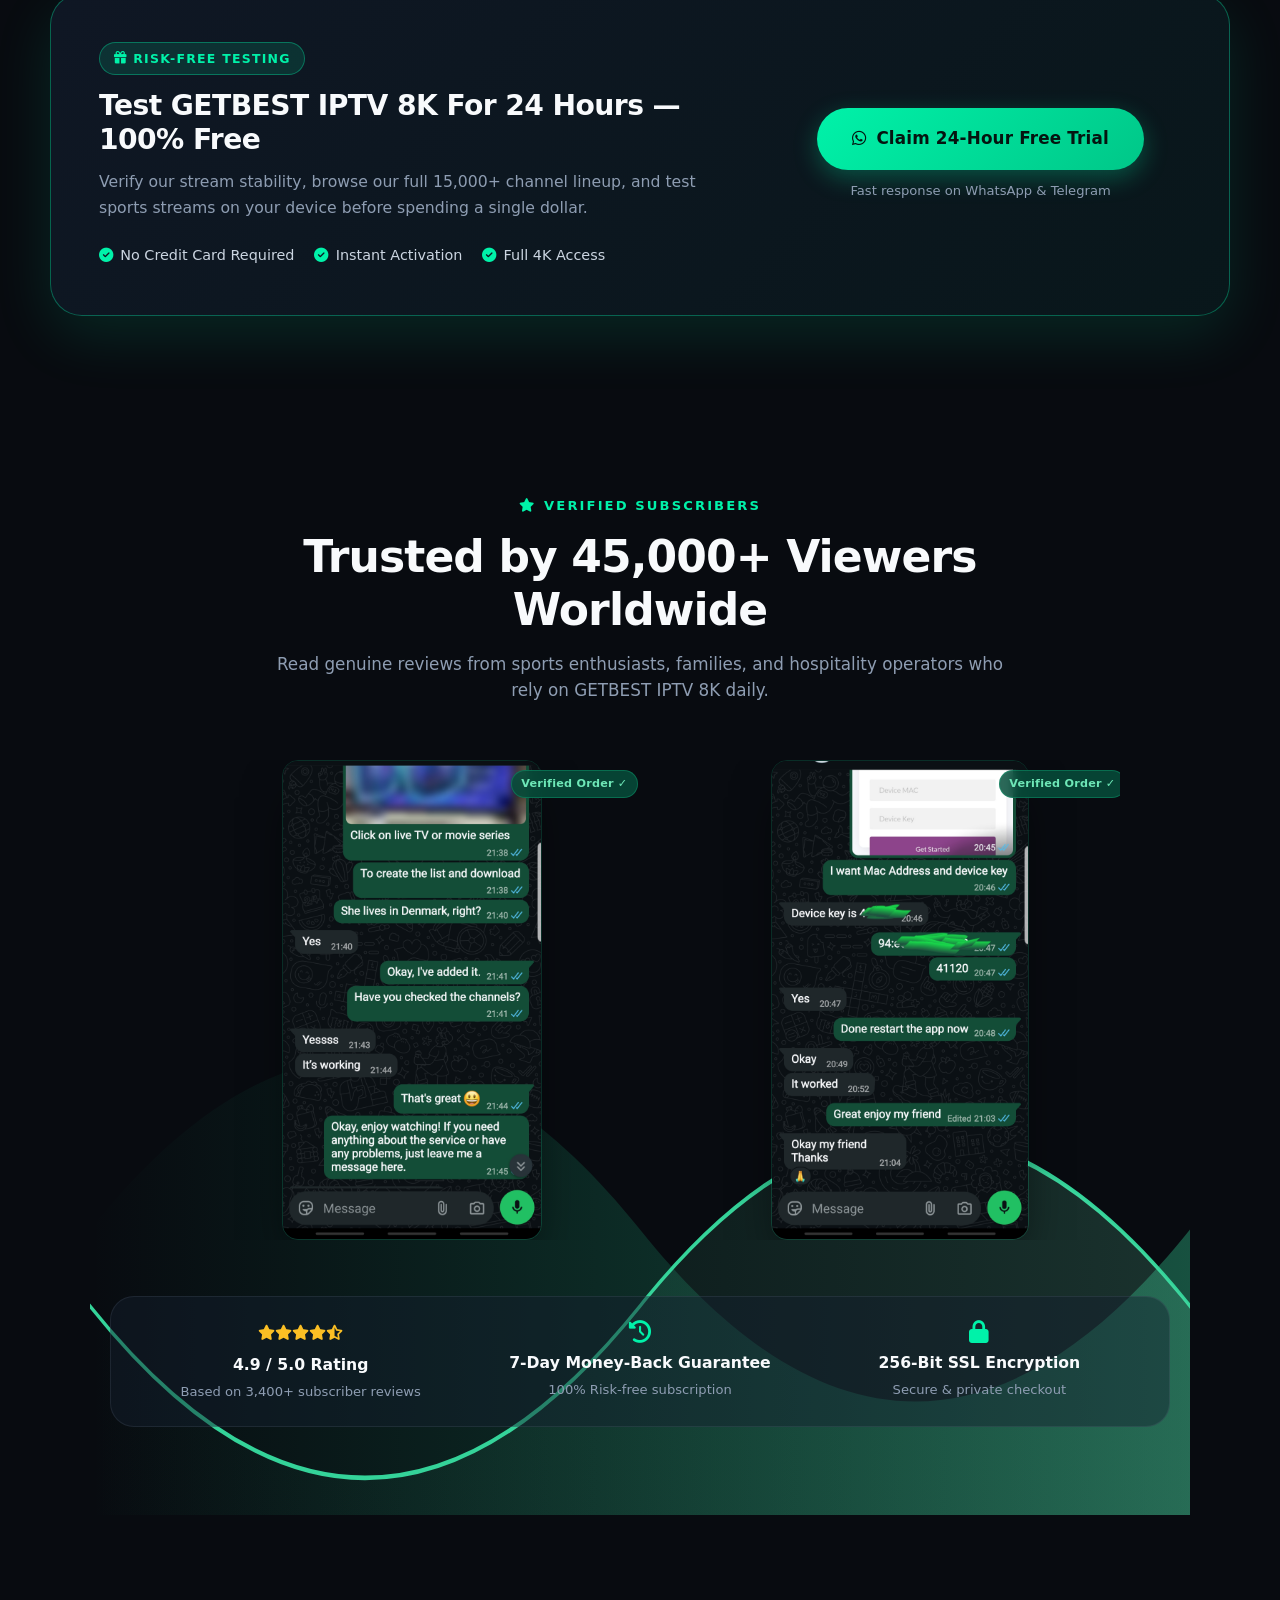
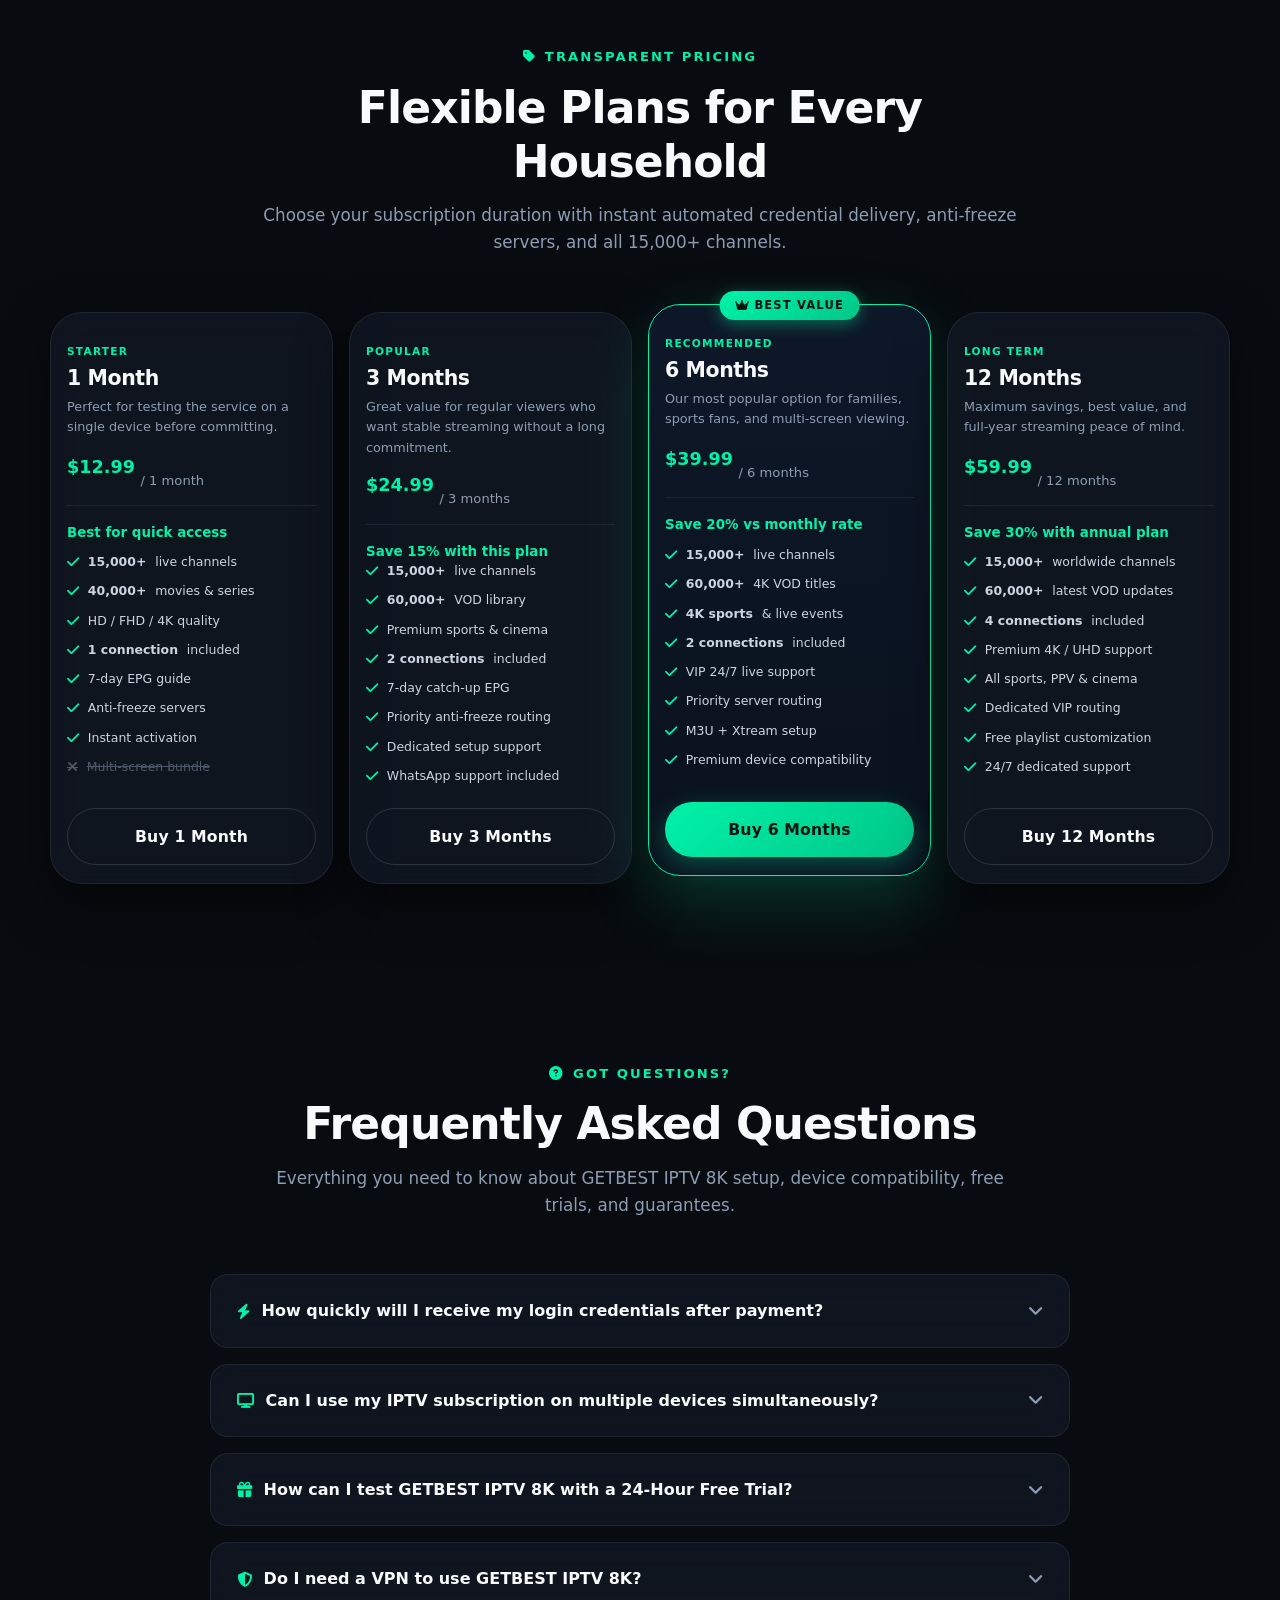
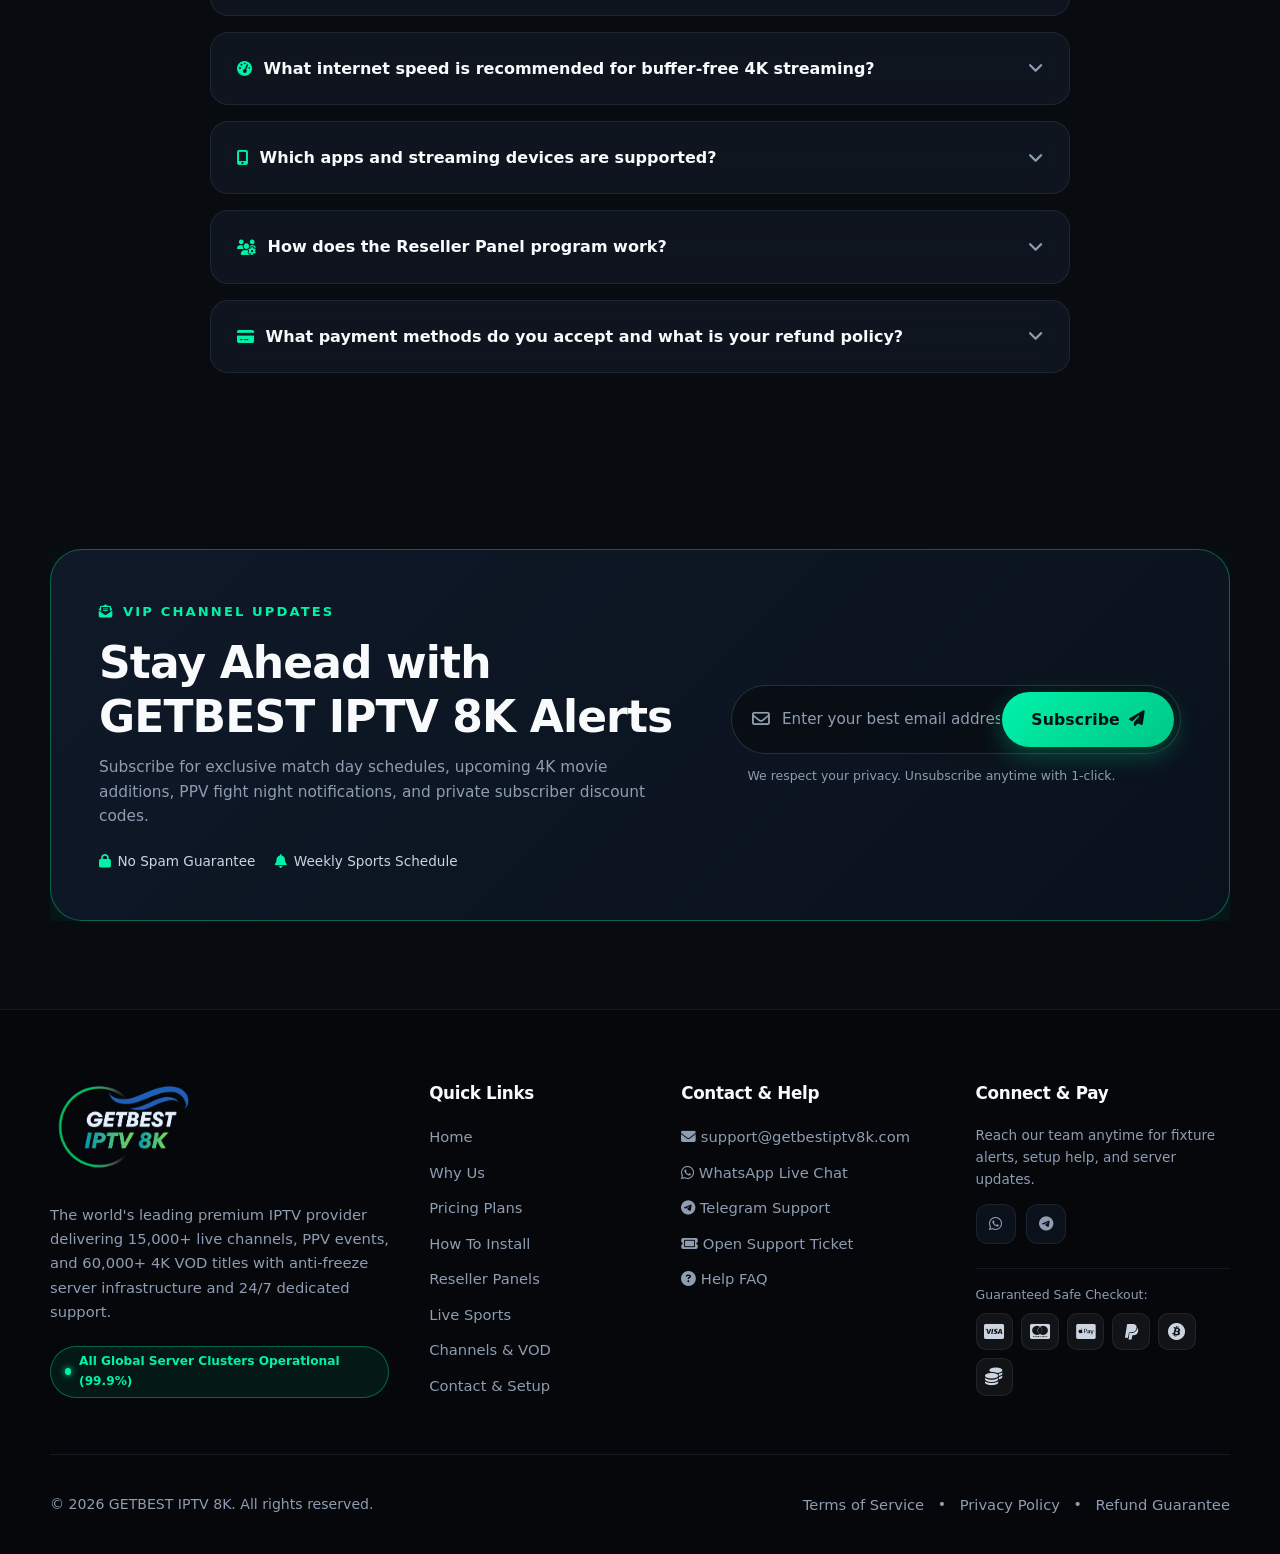
==== commit 265cd640: "Optimize images and update html attributes" ====
--- a/index.html
+++ b/index.html
@@ -19,12 +19,12 @@
   <meta property="og:type" content="website" />
   <meta property="og:site_name" content="GETBEST IPTV 8K" />
   <meta property="og:url" content="https://getbestiptv8k.com/" />
-  <meta property="og:title" content="Best 4K IPTV Subscription with Free Trial | GETBEST IPTV 8K" />
-  <meta property="og:description" content="Watch 15,000+ live channels and 60,000+ VOD titles in 4K with anti-freeze streaming and a 24-hour free trial." />
+  <meta property="og:title" content="Best IPTV Subscription 2026 | 4K IPTV & Live Channels" />
+  <meta property="og:description" content="Best IPTV subscription with 4K streaming, 15,000+ live channels & instant setup. Works on Firestick, Smart TV & Android. Free 24h trial." />
   <meta property="og:image" content="https://getbestiptv8k.com/assets/images/worldcup2030.jpeg" />
   <meta name="twitter:card" content="summary_large_image" />
-  <meta name="twitter:title" content="Best 4K IPTV Subscription with Free Trial | GETBEST IPTV 8K" />
-  <meta name="twitter:description" content="Premium live TV, sports, movies, and series with instant activation and a 24-hour free trial." />
+  <meta name="twitter:title" content="Best IPTV Subscription 2026 | 4K IPTV & Live Channels" />
+  <meta name="twitter:description" content="Best IPTV subscription with 4K streaming, 15,000+ live channels & instant setup. Works on Firestick, Smart TV & Android. Free 24h trial." />
   <meta name="twitter:image" content="https://getbestiptv8k.com/assets/images/worldcup2030.jpeg" />
   <script type="application/ld+json">
   {
@@ -134,7 +134,7 @@
   }
   </script>
   <link rel="preconnect" href="https://cdnjs.cloudflare.com" crossorigin />
-  <link rel="preload" fetchpriority="high" as="image" href="assets/images/hero-family-tv.jpg" type="image/jpeg" />
+  <link rel="preload" fetchpriority="high" as="image" href="assets/images/hero-family-tv.webp" type="image/webp" />
   <link rel="stylesheet" href="https://cdnjs.cloudflare.com/ajax/libs/font-awesome/6.5.2/css/all.min.css" media="print" onload="this.media='all'" />
   <noscript><link rel="stylesheet" href="https://cdnjs.cloudflare.com/ajax/libs/font-awesome/6.5.2/css/all.min.css" /></noscript>
   <link rel="stylesheet" href="assets/style.css" />
@@ -175,7 +175,7 @@
     <!-- Site Header -->
     <header class="site-header">
       <div class="container header-inner">
-        <a href="/" class="brand" aria-label="GETBEST IPTV 8K Home"><img src="Logo.png" alt="GETBEST IPTV 8K" class="brand-logo" style="width: 150px !important; height: auto !important; max-width: none !important;" /></a>
+        <a href="/" class="brand" aria-label="GETBEST IPTV 8K Home"><img src="Logo.png" alt="GETBEST IPTV 8K" class="brand-logo" style="width: 150px !important; height: auto !important; max-width: none !important;" width="381" height="222" /></a>
         <nav class="site-nav" id="main-nav" aria-label="Primary navigation">
           <ul class="nav-list">
             <li><a href="/#home" class="active">Home</a></li>
@@ -201,7 +201,7 @@
       <!-- 1. HERO SECTION -->
       <section class="hero" id="home">
         <div class="hero-background" aria-hidden="true">
-          <img src="assets/images/hero-family-tv.jpg" alt="" class="hero-image" fetchpriority="high" loading="eager" decoding="async">
+          <img src="assets/images/hero-family-tv.webp" alt="" class="hero-image" fetchpriority="high" loading="eager" decoding="async" width="3840" height="2160">
         </div>
         <div class="hero-overlay"></div>
         <div class="container hero-content">
@@ -274,121 +274,121 @@
         <div class="ps-viewport" id="psViewport">
           <div class="ps-track" id="psTrack">
             <figure class="ps-card"><img src="assets/images/movies/1.jpeg" alt="La Casa de Papel poster 1"
-                loading="lazy" draggable="false" /></figure>
+                loading="lazy" draggable="false" width="628" height="924" decoding="async" /></figure>
             <figure class="ps-card"><img src="assets/images/movies/2.jpeg" alt="La Casa de Papel poster 2"
-                loading="lazy" draggable="false" /></figure>
+                loading="lazy" draggable="false" width="403" height="604" decoding="async" /></figure>
             <figure class="ps-card"><img src="assets/images/movies/3.jpeg" alt="La Casa de Papel poster 3"
-                loading="lazy" draggable="false" /></figure>
+                loading="lazy" draggable="false" width="736" height="1104" decoding="async" /></figure>
             <figure class="ps-card"><img src="assets/images/movies/4.jpeg" alt="La Casa de Papel poster 4"
-                loading="lazy" draggable="false" /></figure>
+                loading="lazy" draggable="false" width="736" height="1104" decoding="async" /></figure>
             <figure class="ps-card"><img src="assets/images/movies/5.jpeg" alt="La Casa de Papel poster 5"
-                loading="lazy" draggable="false" /></figure>
+                loading="lazy" draggable="false" width="728" height="1092" decoding="async" /></figure>
             <figure class="ps-card"><img src="assets/images/movies/6.jpeg" alt="La Casa de Papel poster 6"
-                loading="lazy" draggable="false" /></figure>
+                loading="lazy" draggable="false" width="500" height="750" decoding="async" /></figure>
             <figure class="ps-card"><img src="assets/images/movies/7.jpeg" alt="La Casa de Papel poster 7"
-                loading="lazy" draggable="false" /></figure>
+                loading="lazy" draggable="false" width="571" height="800" decoding="async" /></figure>
             <figure class="ps-card"><img src="assets/images/movies/8.jpeg" alt="La Casa de Papel poster 8"
-                loading="lazy" draggable="false" /></figure>
+                loading="lazy" draggable="false" width="735" height="1092" decoding="async" /></figure>
             <figure class="ps-card"><img src="assets/images/movies/9.jpeg" alt="La Casa de Papel poster 9"
-                loading="lazy" draggable="false" /></figure>
+                loading="lazy" draggable="false" width="736" height="1309" decoding="async" /></figure>
             <figure class="ps-card"><img src="assets/images/movies/10.jpeg" alt="La Casa de Papel poster 10"
-                loading="lazy" draggable="false" /></figure>
+                loading="lazy" draggable="false" width="736" height="1104" decoding="async" /></figure>
             <figure class="ps-card"><img src="assets/images/movies/11.jpeg" alt="La Casa de Papel poster 11"
-                loading="lazy" draggable="false" /></figure>
+                loading="lazy" draggable="false" width="736" height="1104" decoding="async" /></figure>
             <figure class="ps-card"><img src="assets/images/movies/12.jpeg" alt="La Casa de Papel poster 12"
-                loading="lazy" draggable="false" /></figure>
+                loading="lazy" draggable="false" width="508" height="755" decoding="async" /></figure>
             <figure class="ps-card"><img src="assets/images/movies/13.jpeg" alt="La Casa de Papel poster 13"
-                loading="lazy" draggable="false" /></figure>
+                loading="lazy" draggable="false" width="736" height="1087" decoding="async" /></figure>
             <figure class="ps-card"><img src="assets/images/movies/14.jpeg" alt="La Casa de Papel poster 14"
-                loading="lazy" draggable="false" /></figure>
+                loading="lazy" draggable="false" width="600" height="900" decoding="async" /></figure>
             <figure class="ps-card"><img src="assets/images/movies/15.jpeg" alt="La Casa de Papel poster 15"
-                loading="lazy" draggable="false" /></figure>
+                loading="lazy" draggable="false" width="736" height="1104" decoding="async" /></figure>
             <figure class="ps-card"><img src="assets/images/movies/16.jpeg" alt="La Casa de Papel poster 16"
-                loading="lazy" draggable="false" /></figure>
+                loading="lazy" draggable="false" width="736" height="1104" decoding="async" /></figure>
             <figure class="ps-card"><img src="assets/images/movies/17.jpeg" alt="La Casa de Papel poster 17"
-              loading="lazy" draggable="false" /></figure>
+              loading="lazy" draggable="false" width="736" height="1104" decoding="async" /></figure>
             <figure class="ps-card"><img src="assets/images/movies/18.jpeg" alt="La Casa de Papel poster 18"
-              loading="lazy" draggable="false" /></figure>
+              loading="lazy" draggable="false" width="736" height="1308" decoding="async" /></figure>
             <figure class="ps-card"><img src="assets/images/movies/19.jpeg" alt="La Casa de Papel poster 19"
-              loading="lazy" draggable="false" /></figure>
+              loading="lazy" draggable="false" width="736" height="982" decoding="async" /></figure>
             <figure class="ps-card"><img src="assets/images/movies/20.jpeg" alt="La Casa de Papel poster 20"
-              loading="lazy" draggable="false" /></figure>
+              loading="lazy" draggable="false" width="630" height="1200" decoding="async" /></figure>
             <figure class="ps-card"><img src="assets/images/movies/21.jpeg" alt="La Casa de Papel poster 21"
-              loading="lazy" draggable="false" /></figure>
+              loading="lazy" draggable="false" width="736" height="1104" decoding="async" /></figure>
             <figure class="ps-card"><img src="assets/images/movies/22.jpeg" alt="La Casa de Papel poster 22"
-              loading="lazy" draggable="false" /></figure>
+              loading="lazy" draggable="false" width="687" height="1024" decoding="async" /></figure>
             <figure class="ps-card"><img src="assets/images/movies/23.jpeg" alt="La Casa de Papel poster 23"
-              loading="lazy" draggable="false" /></figure>
+              loading="lazy" draggable="false" width="736" height="1104" decoding="async" /></figure>
             <figure class="ps-card"><img src="assets/images/movies/24.jpeg" alt="La Casa de Papel poster 24"
-              loading="lazy" draggable="false" /></figure>
+              loading="lazy" draggable="false" width="736" height="920" decoding="async" /></figure>
             <figure class="ps-card"><img src="assets/images/movies/25.jpeg" alt="La Casa de Papel poster 25"
-              loading="lazy" draggable="false" /></figure>
+              loading="lazy" draggable="false" width="680" height="1000" decoding="async" /></figure>
             <figure class="ps-card"><img src="assets/images/movies/27.jpeg" alt="La Casa de Papel poster 27"
-              loading="lazy" draggable="false" /></figure>
+              loading="lazy" draggable="false" width="473" height="709" decoding="async" /></figure>
             <figure class="ps-card"><img src="assets/images/movies/28.jpeg" alt="La Casa de Papel poster 28"
-              loading="lazy" draggable="false" /></figure>
+              loading="lazy" draggable="false" width="736" height="1308" decoding="async" /></figure>
             <figure class="ps-card"><img src="assets/images/movies/29.jpeg" alt="La Casa de Papel poster 29"
-              loading="lazy" draggable="false" /></figure>
+              loading="lazy" draggable="false" width="691" height="1024" decoding="async" /></figure>
             <figure class="ps-card"><img src="assets/images/movies/30.jpeg" alt="La Casa de Papel poster 30"
-              loading="lazy" draggable="false" /></figure>
+              loading="lazy" draggable="false" width="736" height="920" decoding="async" /></figure>
             <figure class="ps-card"><img src="assets/images/movies/31.jpeg" alt="La Casa de Papel poster 31"
-              loading="lazy" draggable="false" /></figure>
+              loading="lazy" draggable="false" width="736" height="1090" decoding="async" /></figure>
             <figure class="ps-card"><img src="assets/images/movies/32.jpeg" alt="La Casa de Papel poster 32"
-              loading="lazy" draggable="false" /></figure>
+              loading="lazy" draggable="false" width="604" height="904" decoding="async" /></figure>
             <figure class="ps-card"><img src="assets/images/movies/33.jpeg" alt="La Casa de Papel poster 33"
-              loading="lazy" draggable="false" /></figure>
+              loading="lazy" draggable="false" width="440" height="660" decoding="async" /></figure>
             <figure class="ps-card"><img src="assets/images/movies/34.jpeg" alt="La Casa de Papel poster 34"
-              loading="lazy" draggable="false" /></figure>
+              loading="lazy" draggable="false" width="383" height="557" decoding="async" /></figure>
             <figure class="ps-card"><img src="assets/images/movies/35.jpeg" alt="La Casa de Papel poster 35"
-              loading="lazy" draggable="false" /></figure>
+              loading="lazy" draggable="false" width="454" height="680" decoding="async" /></figure>
             <figure class="ps-card"><img src="assets/images/movies/36.jpeg" alt="La Casa de Papel poster 36"
-              loading="lazy" draggable="false" /></figure>
+              loading="lazy" draggable="false" width="736" height="1104" decoding="async" /></figure>
             <figure class="ps-card"><img src="assets/images/movies/37.jpeg" alt="La Casa de Papel poster 37"
-              loading="lazy" draggable="false" /></figure>
+              loading="lazy" draggable="false" width="236" height="354" decoding="async" /></figure>
             <figure class="ps-card"><img src="assets/images/movies/38.jpeg" alt="La Casa de Papel poster 38"
-              loading="lazy" draggable="false" /></figure>
+              loading="lazy" draggable="false" width="608" height="1081" decoding="async" /></figure>
             <figure class="ps-card"><img src="assets/images/movies/39.jpeg" alt="La Casa de Papel poster 39"
-              loading="lazy" draggable="false" /></figure>
+              loading="lazy" draggable="false" width="736" height="1122" decoding="async" /></figure>
             <figure class="ps-card"><img src="assets/images/movies/40.jpeg" alt="La Casa de Papel poster 40"
-              loading="lazy" draggable="false" /></figure>
+              loading="lazy" draggable="false" width="736" height="1104" decoding="async" /></figure>
             <figure class="ps-card"><img src="assets/images/movies/41.jpeg" alt="La Casa de Papel poster 41"
-              loading="lazy" draggable="false" /></figure>
+              loading="lazy" draggable="false" width="736" height="1104" decoding="async" /></figure>
             <figure class="ps-card"><img src="assets/images/movies/42.jpeg" alt="La Casa de Papel poster 42"
-              loading="lazy" draggable="false" /></figure>
+              loading="lazy" draggable="false" width="736" height="1104" decoding="async" /></figure>
             <figure class="ps-card"><img src="assets/images/movies/43.jpeg" alt="La Casa de Papel poster 43"
-              loading="lazy" draggable="false" /></figure>
+              loading="lazy" draggable="false" width="736" height="1105" decoding="async" /></figure>
             <figure class="ps-card"><img src="assets/images/movies/44.jpeg" alt="La Casa de Papel poster 44"
-              loading="lazy" draggable="false" /></figure>
+              loading="lazy" draggable="false" width="736" height="981" decoding="async" /></figure>
             <figure class="ps-card"><img src="assets/images/movies/45.jpeg" alt="La Casa de Papel poster 45"
-              loading="lazy" draggable="false" /></figure>
+              loading="lazy" draggable="false" width="236" height="354" decoding="async" /></figure>
             <figure class="ps-card"><img src="assets/images/movies/46.jpeg" alt="La Casa de Papel poster 46"
-              loading="lazy" draggable="false" /></figure>
+              loading="lazy" draggable="false" width="526" height="704" decoding="async" /></figure>
             <figure class="ps-card"><img src="assets/images/movies/47.jpeg" alt="La Casa de Papel poster 47"
-              loading="lazy" draggable="false" /></figure>
+              loading="lazy" draggable="false" width="736" height="1104" decoding="async" /></figure>
             <figure class="ps-card"><img src="assets/images/movies/48.jpeg" alt="La Casa de Papel poster 48"
-              loading="lazy" draggable="false" /></figure>
+              loading="lazy" draggable="false" width="736" height="1030" decoding="async" /></figure>
             <figure class="ps-card"><img src="assets/images/movies/49.jpeg" alt="La Casa de Papel poster 49"
-              loading="lazy" draggable="false" /></figure>
+              loading="lazy" draggable="false" width="736" height="1123" decoding="async" /></figure>
             <figure class="ps-card"><img src="assets/images/movies/50.jpeg" alt="La Casa de Papel poster 50"
-              loading="lazy" draggable="false" /></figure>
+              loading="lazy" draggable="false" width="736" height="1041" decoding="async" /></figure>
             <figure class="ps-card"><img src="assets/images/movies/51.jpeg" alt="La Casa de Papel poster 51"
-              loading="lazy" draggable="false" /></figure>
+              loading="lazy" draggable="false" width="236" height="354" decoding="async" /></figure>
             <figure class="ps-card"><img src="assets/images/movies/52.jpeg" alt="La Casa de Papel poster 52"
-              loading="lazy" draggable="false" /></figure>
+              loading="lazy" draggable="false" width="736" height="1104" decoding="async" /></figure>
             <figure class="ps-card"><img src="assets/images/movies/53.jpeg" alt="La Casa de Papel poster 53"
-              loading="lazy" draggable="false" /></figure>
+              loading="lazy" draggable="false" width="736" height="1104" decoding="async" /></figure>
             <figure class="ps-card"><img src="assets/images/movies/54.jpeg" alt="La Casa de Papel poster 54"
-              loading="lazy" draggable="false" /></figure>
+              loading="lazy" draggable="false" width="736" height="1307" decoding="async" /></figure>
             <figure class="ps-card"><img src="assets/images/movies/55.jpeg" alt="La Casa de Papel poster 55"
-              loading="lazy" draggable="false" /></figure>
+              loading="lazy" draggable="false" width="682" height="1024" decoding="async" /></figure>
             <figure class="ps-card"><img src="assets/images/movies/56.jpeg" alt="La Casa de Papel poster 56"
-              loading="lazy" draggable="false" /></figure>
+              loading="lazy" draggable="false" width="736" height="981" decoding="async" /></figure>
             <figure class="ps-card"><img src="assets/images/movies/57.jpeg" alt="La Casa de Papel poster 57"
-              loading="lazy" draggable="false" /></figure>
+              loading="lazy" draggable="false" width="736" height="1090" decoding="async" /></figure>
             <figure class="ps-card"><img src="assets/images/movies/58.jpeg" alt="La Casa de Papel poster 58"
-              loading="lazy" draggable="false" /></figure>
+              loading="lazy" draggable="false" width="736" height="1104" decoding="async" /></figure>
             <figure class="ps-card"><img src="assets/images/movies/59.jpeg" alt="La Casa de Papel poster 59"
-              loading="lazy" draggable="false" /></figure>
+              loading="lazy" draggable="false" width="736" height="1104" decoding="async" /></figure>
           </div>
         </div>
       </section>
@@ -404,18 +404,18 @@
         </div>
         <div class="ps-viewport" aria-label="Sports slider">
           <div class="ps-track sports-track">
-            <figure class="ps-card sports-card"><img src="assets/images/sports/Premier.jpeg" alt="Premier League sports poster" loading="lazy" draggable="false" /></figure>
-            <figure class="ps-card sports-card"><img src="assets/images/sports/UEFA Champions.jpeg" alt="UEFA Champions League sports poster" loading="lazy" draggable="false" /></figure>
-            <figure class="ps-card sports-card"><img src="assets/images/sports/LaLiga.jpeg" alt="LaLiga sports poster" loading="lazy" draggable="false" /></figure>
-            <figure class="ps-card sports-card"><img src="assets/images/sports/NBA.jpeg" alt="NBA sports poster" loading="lazy" draggable="false" /></figure>
-            <figure class="ps-card sports-card"><img src="assets/images/sports/UFC Boxing.jpeg" alt="UFC fight sports poster" loading="lazy" draggable="false" /></figure>
-            <figure class="ps-card sports-card"><img src="assets/images/sports/F1 2026.jpeg" alt="F1 2026 sports poster" loading="lazy" draggable="false" /></figure>
-            <figure class="ps-card sports-card"><img src="assets/images/sports/Premier.jpeg" alt="Premier League sports poster" loading="lazy" draggable="false" /></figure>
-            <figure class="ps-card sports-card"><img src="assets/images/sports/UEFA Champions.jpeg" alt="UEFA Champions League sports poster" loading="lazy" draggable="false" /></figure>
-            <figure class="ps-card sports-card"><img src="assets/images/sports/LaLiga.jpeg" alt="LaLiga sports poster" loading="lazy" draggable="false" /></figure>
-            <figure class="ps-card sports-card"><img src="assets/images/sports/NBA.jpeg" alt="NBA sports poster" loading="lazy" draggable="false" /></figure>
-            <figure class="ps-card sports-card"><img src="assets/images/sports/UFC Boxing.jpeg" alt="UFC fight sports poster" loading="lazy" draggable="false" /></figure>
-            <figure class="ps-card sports-card"><img src="assets/images/sports/F1 2026.jpeg" alt="F1 2026 sports poster" loading="lazy" draggable="false" /></figure>
+            <figure class="ps-card sports-card"><img src="assets/images/sports/Premier.jpeg" alt="Premier League sports poster" loading="lazy" draggable="false" width="640" height="360" decoding="async" /></figure>
+            <figure class="ps-card sports-card"><img src="assets/images/sports/UEFA Champions.jpeg" alt="UEFA Champions League sports poster" loading="lazy" draggable="false" width="736" height="471" decoding="async" /></figure>
+            <figure class="ps-card sports-card"><img src="assets/images/sports/LaLiga.jpeg" alt="LaLiga sports poster" loading="lazy" draggable="false" width="539" height="303" decoding="async" /></figure>
+            <figure class="ps-card sports-card"><img src="assets/images/sports/NBA.jpeg" alt="NBA sports poster" loading="lazy" draggable="false" width="736" height="736" decoding="async" /></figure>
+            <figure class="ps-card sports-card"><img src="assets/images/sports/UFC Boxing.jpeg" alt="UFC fight sports poster" loading="lazy" draggable="false" width="691" height="691" decoding="async" /></figure>
+            <figure class="ps-card sports-card"><img src="assets/images/sports/F1 2026.jpeg" alt="F1 2026 sports poster" loading="lazy" draggable="false" width="550" height="367" decoding="async" /></figure>
+            <figure class="ps-card sports-card"><img src="assets/images/sports/Premier.jpeg" alt="Premier League sports poster" loading="lazy" draggable="false" width="640" height="360" decoding="async" /></figure>
+            <figure class="ps-card sports-card"><img src="assets/images/sports/UEFA Champions.jpeg" alt="UEFA Champions League sports poster" loading="lazy" draggable="false" width="736" height="471" decoding="async" /></figure>
+            <figure class="ps-card sports-card"><img src="assets/images/sports/LaLiga.jpeg" alt="LaLiga sports poster" loading="lazy" draggable="false" width="539" height="303" decoding="async" /></figure>
+            <figure class="ps-card sports-card"><img src="assets/images/sports/NBA.jpeg" alt="NBA sports poster" loading="lazy" draggable="false" width="736" height="736" decoding="async" /></figure>
+            <figure class="ps-card sports-card"><img src="assets/images/sports/UFC Boxing.jpeg" alt="UFC fight sports poster" loading="lazy" draggable="false" width="691" height="691" decoding="async" /></figure>
+            <figure class="ps-card sports-card"><img src="assets/images/sports/F1 2026.jpeg" alt="F1 2026 sports poster" loading="lazy" draggable="false" width="550" height="367" decoding="async" /></figure>
           </div>
         </div>
       </section>
@@ -429,38 +429,38 @@
         <div class="clm-marquee">
           <div class="clm-track">
             <div class="clm-group">
-              <div class="channel-slide"><img src="assets/images/channels/1.png" alt="HBO"><span>HBO</span></div>
-              <div class="channel-slide"><img src="assets/images/channels/2.png" alt="Netflix"><span>Netflix</span>
-              </div>
-              <div class="channel-slide"><img src="assets/images/channels/3.png" alt="ESPN"><span>ESPN</span></div>
-              <div class="channel-slide"><img src="assets/images/channels/4.png" alt="BBC"><span>BBC</span></div>
-              <div class="channel-slide"><img src="assets/images/channels/5.jpeg" alt="Canal+"><span>Canal+</span></div>
-              <div class="channel-slide"><img src="assets/images/channels/6.png" alt="Fox Sports"><span>Fox
+              <div class="channel-slide"><img src="assets/images/channels/1.png" alt="HBO" width="320" height="320" loading="lazy" decoding="async"><span>HBO</span></div>
+              <div class="channel-slide"><img src="assets/images/channels/2.png" alt="Netflix" width="2400" height="2400" loading="lazy" decoding="async"><span>Netflix</span>
+              </div>
+              <div class="channel-slide"><img src="assets/images/channels/3.png" alt="ESPN" width="320" height="320" loading="lazy" decoding="async"><span>ESPN</span></div>
+              <div class="channel-slide"><img src="assets/images/channels/4.png" alt="BBC" width="200" height="200" loading="lazy" decoding="async"><span>BBC</span></div>
+              <div class="channel-slide"><img src="assets/images/channels/5.jpeg" alt="Canal+" width="400" height="400" loading="lazy" decoding="async"><span>Canal+</span></div>
+              <div class="channel-slide"><img src="assets/images/channels/6.png" alt="Fox Sports" width="482" height="414" loading="lazy" decoding="async"><span>Fox
                   Sports</span></div>
-              <div class="channel-slide"><img src="assets/images/channels/7.jpeg" alt="Shahid"><span>Shahid</span>
-              </div>
-              <div class="channel-slide"><img src="assets/images/channels/8.png" alt="beIN Sports"><span>beIN
+              <div class="channel-slide"><img src="assets/images/channels/7.jpeg" alt="Shahid" width="404" height="315" loading="lazy" decoding="async"><span>Shahid</span>
+              </div>
+              <div class="channel-slide"><img src="assets/images/channels/8.png" alt="beIN Sports" width="225" height="225" loading="lazy" decoding="async"><span>beIN
                   Sports</span></div>
-              <div class="channel-slide"><img src="assets/images/channels/9.png" alt="OSN"><span>OSN</span></div>
-              <div class="channel-slide"><img src="assets/images/channels/10.jpeg" alt="MBC"><span>MBC</span></div>
-              <div class="channel-slide"><img src="assets/images/channels/11.png" alt="Sky Sports"><span>Sky
+              <div class="channel-slide"><img src="assets/images/channels/9.png" alt="OSN" width="220" height="229" loading="lazy" decoding="async"><span>OSN</span></div>
+              <div class="channel-slide"><img src="assets/images/channels/10.jpeg" alt="MBC" width="512" height="512" loading="lazy" decoding="async"><span>MBC</span></div>
+              <div class="channel-slide"><img src="assets/images/channels/11.png" alt="Sky Sports" width="697" height="439" loading="lazy" decoding="async"><span>Sky
                   Sports</span></div>
-              <div class="channel-slide"><img src="assets/images/channels/12.png" alt="StarzPlay"><span>StarzPlay</span>
+              <div class="channel-slide"><img src="assets/images/channels/12.png" alt="StarzPlay" width="447" height="447" loading="lazy" decoding="async"><span>StarzPlay</span>
               </div>
             </div>
             <div class="clm-group" aria-hidden="true">
-              <div class="channel-slide"><img src="assets/images/channels/1.png" alt="HBO IPTV channel logo"><span>HBO</span></div>
-              <div class="channel-slide"><img src="assets/images/channels/2.png" alt="Netflix IPTV channel logo"><span>Netflix</span></div>
-              <div class="channel-slide"><img src="assets/images/channels/3.png" alt="ESPN live sports IPTV channel logo"><span>ESPN</span></div>
-              <div class="channel-slide"><img src="assets/images/channels/4.png" alt="BBC IPTV channel logo"><span>BBC</span></div>
-              <div class="channel-slide"><img src="assets/images/channels/5.jpeg" alt="Canal Plus IPTV channel logo"><span>Canal+</span></div>
-              <div class="channel-slide"><img src="assets/images/channels/6.png" alt="Fox Sports IPTV channel logo"><span>Fox Sports</span></div>
-              <div class="channel-slide"><img src="assets/images/channels/7.jpeg" alt="Shahid IPTV channel logo"><span>Shahid</span></div>
-              <div class="channel-slide"><img src="assets/images/channels/8.png" alt="beIN Sports IPTV channel logo"><span>beIN Sports</span></div>
-              <div class="channel-slide"><img src="assets/images/channels/9.png" alt="OSN IPTV channel logo"><span>OSN</span></div>
-              <div class="channel-slide"><img src="assets/images/channels/10.jpeg" alt="MBC IPTV channel logo"><span>MBC</span></div>
-              <div class="channel-slide"><img src="assets/images/channels/11.png" alt="Sky Sports IPTV channel logo"><span>Sky Sports</span></div>
-              <div class="channel-slide"><img src="assets/images/channels/12.png" alt="StarzPlay IPTV channel logo"><span>StarzPlay</span></div>
+              <div class="channel-slide"><img src="assets/images/channels/1.png" alt="HBO IPTV channel logo" width="320" height="320" loading="lazy" decoding="async"><span>HBO</span></div>
+              <div class="channel-slide"><img src="assets/images/channels/2.png" alt="Netflix IPTV channel logo" width="2400" height="2400" loading="lazy" decoding="async"><span>Netflix</span></div>
+              <div class="channel-slide"><img src="assets/images/channels/3.png" alt="ESPN live sports IPTV channel logo" width="320" height="320" loading="lazy" decoding="async"><span>ESPN</span></div>
+              <div class="channel-slide"><img src="assets/images/channels/4.png" alt="BBC IPTV channel logo" width="200" height="200" loading="lazy" decoding="async"><span>BBC</span></div>
+              <div class="channel-slide"><img src="assets/images/channels/5.jpeg" alt="Canal Plus IPTV channel logo" width="400" height="400" loading="lazy" decoding="async"><span>Canal+</span></div>
+              <div class="channel-slide"><img src="assets/images/channels/6.png" alt="Fox Sports IPTV channel logo" width="482" height="414" loading="lazy" decoding="async"><span>Fox Sports</span></div>
+              <div class="channel-slide"><img src="assets/images/channels/7.jpeg" alt="Shahid IPTV channel logo" width="404" height="315" loading="lazy" decoding="async"><span>Shahid</span></div>
+              <div class="channel-slide"><img src="assets/images/channels/8.png" alt="beIN Sports IPTV channel logo" width="225" height="225" loading="lazy" decoding="async"><span>beIN Sports</span></div>
+              <div class="channel-slide"><img src="assets/images/channels/9.png" alt="OSN IPTV channel logo" width="220" height="229" loading="lazy" decoding="async"><span>OSN</span></div>
+              <div class="channel-slide"><img src="assets/images/channels/10.jpeg" alt="MBC IPTV channel logo" width="512" height="512" loading="lazy" decoding="async"><span>MBC</span></div>
+              <div class="channel-slide"><img src="assets/images/channels/11.png" alt="Sky Sports IPTV channel logo" width="697" height="439" loading="lazy" decoding="async"><span>Sky Sports</span></div>
+              <div class="channel-slide"><img src="assets/images/channels/12.png" alt="StarzPlay IPTV channel logo" width="447" height="447" loading="lazy" decoding="async"><span>StarzPlay</span></div>
             </div>
           </div>
         </div>
@@ -665,16 +665,16 @@
         </div>
         <div class="wa-reviews-slider" id="waReviewsSlider" aria-label="WhatsApp customer review screenshots">
           <div class="wa-reviews-track" id="waReviewsTrack">
-            <div class="wa-reviews-slide"><span class="wa-verified-badge">Verified Order ✓</span><img src="assets/images/reviews/1.jpg" alt="WhatsApp review screenshot from a GETBEST IPTV 8K customer" loading="lazy" /></div>
-            <div class="wa-reviews-slide"><span class="wa-verified-badge">Verified Order ✓</span><img src="assets/images/reviews/2.jpg" alt="WhatsApp review screenshot praising GETBEST IPTV 8K 4K streaming quality" loading="lazy" /></div>
-            <div class="wa-reviews-slide"><span class="wa-verified-badge">Verified Order ✓</span><img src="assets/images/reviews/3.jpg" alt="WhatsApp review screenshot from a verified GETBEST IPTV 8K subscriber" loading="lazy" /></div>
-            <div class="wa-reviews-slide"><span class="wa-verified-badge">Verified Order ✓</span><img src="assets/images/reviews/4.jpg" alt="WhatsApp review screenshot about GETBEST IPTV 8K anti-freeze streaming" loading="lazy" /></div>
-            <div class="wa-reviews-slide"><span class="wa-verified-badge">Verified Order ✓</span><img src="assets/images/reviews/5.jpg" alt="WhatsApp review screenshot recommending GETBEST IPTV 8K" loading="lazy" /></div>
-            <div class="wa-reviews-slide"><span class="wa-verified-badge">Verified Order ✓</span><img src="assets/images/reviews/6.jpg" alt="WhatsApp review screenshot from a GETBEST IPTV 8K sports viewer" loading="lazy" /></div>
-            <div class="wa-reviews-slide"><span class="wa-verified-badge">Verified Order ✓</span><img src="assets/images/reviews/7.jpg" alt="WhatsApp review screenshot about GETBEST IPTV 8K instant activation" loading="lazy" /></div>
-            <div class="wa-reviews-slide"><span class="wa-verified-badge">Verified Order ✓</span><img src="assets/images/reviews/8.jpeg" alt="WhatsApp review screenshot from a GETBEST IPTV 8K family subscriber" loading="lazy" /></div>
-            <div class="wa-reviews-slide"><span class="wa-verified-badge">Verified Order ✓</span><img src="assets/images/reviews/9.jpg" alt="WhatsApp review screenshot praising GETBEST IPTV 8K channel lineup" loading="lazy" /></div>
-            <div class="wa-reviews-slide"><span class="wa-verified-badge">Verified Order ✓</span><img src="assets/images/reviews/10.jpg" alt="WhatsApp review screenshot from a loyal GETBEST IPTV 8K customer" loading="lazy" /></div>
+            <div class="wa-reviews-slide"><span class="wa-verified-badge">Verified Order ✓</span><img src="assets/images/reviews/1.jpg" alt="WhatsApp review screenshot from a GETBEST IPTV 8K customer" loading="lazy" width="1440" height="2667" decoding="async" /></div>
+            <div class="wa-reviews-slide"><span class="wa-verified-badge">Verified Order ✓</span><img src="assets/images/reviews/2.jpg" alt="WhatsApp review screenshot praising GETBEST IPTV 8K 4K streaming quality" loading="lazy" width="1440" height="2691" decoding="async" /></div>
+            <div class="wa-reviews-slide"><span class="wa-verified-badge">Verified Order ✓</span><img src="assets/images/reviews/3.jpg" alt="WhatsApp review screenshot from a verified GETBEST IPTV 8K subscriber" loading="lazy" width="1440" height="2698" decoding="async" /></div>
+            <div class="wa-reviews-slide"><span class="wa-verified-badge">Verified Order ✓</span><img src="assets/images/reviews/4.jpg" alt="WhatsApp review screenshot about GETBEST IPTV 8K anti-freeze streaming" loading="lazy" width="1440" height="2708" decoding="async" /></div>
+            <div class="wa-reviews-slide"><span class="wa-verified-badge">Verified Order ✓</span><img src="assets/images/reviews/5.jpg" alt="WhatsApp review screenshot recommending GETBEST IPTV 8K" loading="lazy" width="1440" height="2714" decoding="async" /></div>
+            <div class="wa-reviews-slide"><span class="wa-verified-badge">Verified Order ✓</span><img src="assets/images/reviews/6.jpg" alt="WhatsApp review screenshot from a GETBEST IPTV 8K sports viewer" loading="lazy" width="1440" height="2685" decoding="async" /></div>
+            <div class="wa-reviews-slide"><span class="wa-verified-badge">Verified Order ✓</span><img src="assets/images/reviews/7.jpg" alt="WhatsApp review screenshot about GETBEST IPTV 8K instant activation" loading="lazy" width="1440" height="2678" decoding="async" /></div>
+            <div class="wa-reviews-slide"><span class="wa-verified-badge">Verified Order ✓</span><img src="assets/images/reviews/8.jpeg" alt="WhatsApp review screenshot from a GETBEST IPTV 8K family subscriber" loading="lazy" width="720" height="1344" decoding="async" /></div>
+            <div class="wa-reviews-slide"><span class="wa-verified-badge">Verified Order ✓</span><img src="assets/images/reviews/9.jpg" alt="WhatsApp review screenshot praising GETBEST IPTV 8K channel lineup" loading="lazy" width="1440" height="2680" decoding="async" /></div>
+            <div class="wa-reviews-slide"><span class="wa-verified-badge">Verified Order ✓</span><img src="assets/images/reviews/10.jpg" alt="WhatsApp review screenshot from a loyal GETBEST IPTV 8K customer" loading="lazy" width="1440" height="2666" decoding="async" /></div>
           </div>
         </div>
         <div class="container trust-metric-bar">
@@ -928,7 +928,7 @@
     <footer class="site-footer">
       <div class="container footer-grid">
         <div class="footer-col-main">
-              <a href="/" class="brand footer-brand"><img src="Logo.png" alt="GETBEST IPTV 8K" class="brand-logo" style="width: 150px !important; height: auto !important; max-width: none !important;" /></a>
+              <a href="/" class="brand footer-brand"><img src="Logo.png" alt="GETBEST IPTV 8K" class="brand-logo" style="width: 150px !important; height: auto !important; max-width: none !important;" width="381" height="222" /></a>
           <p class="footer-desc">The world's leading premium IPTV provider delivering 15,000+ live channels, PPV events,
             and 60,000+ 4K VOD titles with anti-freeze server infrastructure and 24/7 dedicated support.</p>
           <div class="footer-status-pill"><span class="status-indicator"></span><span>All Global Server Clusters
--- a/assets/style.css
+++ b/assets/style.css
@@ -77,6 +77,7 @@
 picture,
 video {
   max-width: 100%;
+  height: auto;
   display: block;
 }
 
